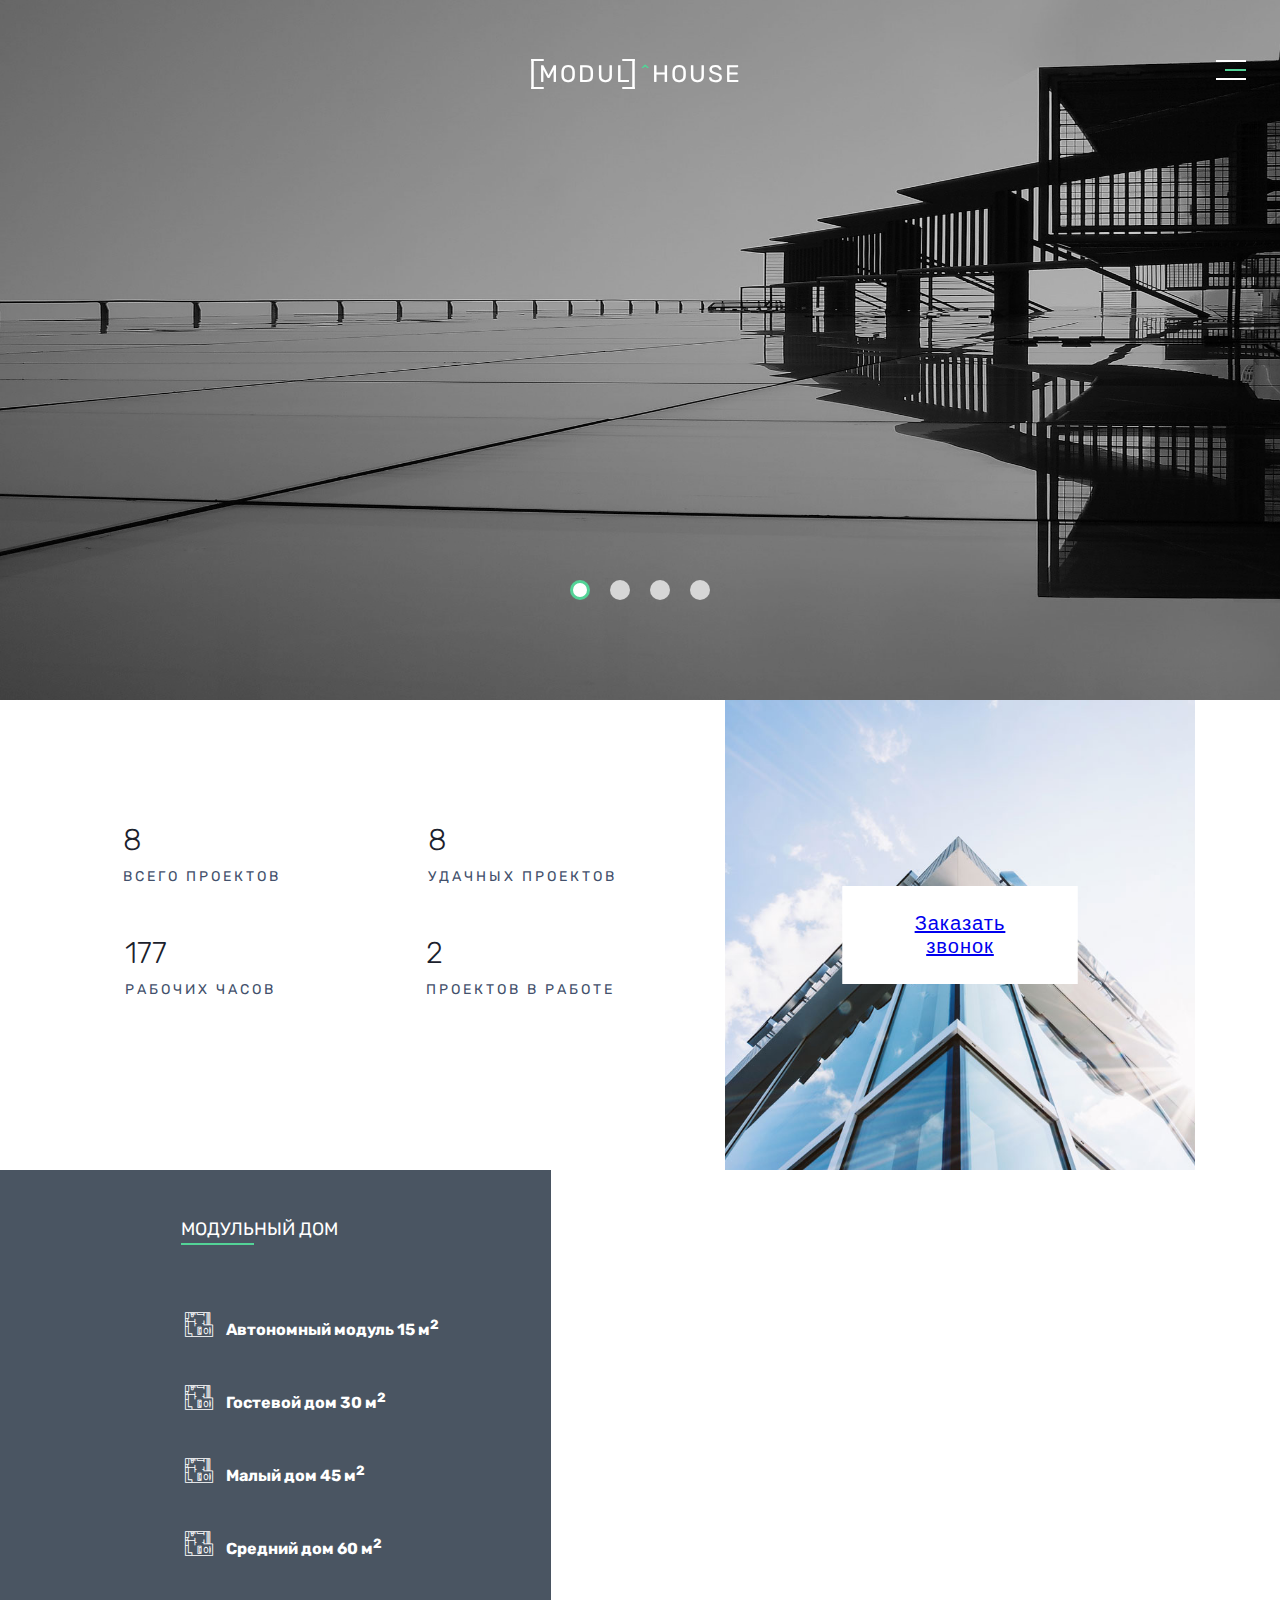
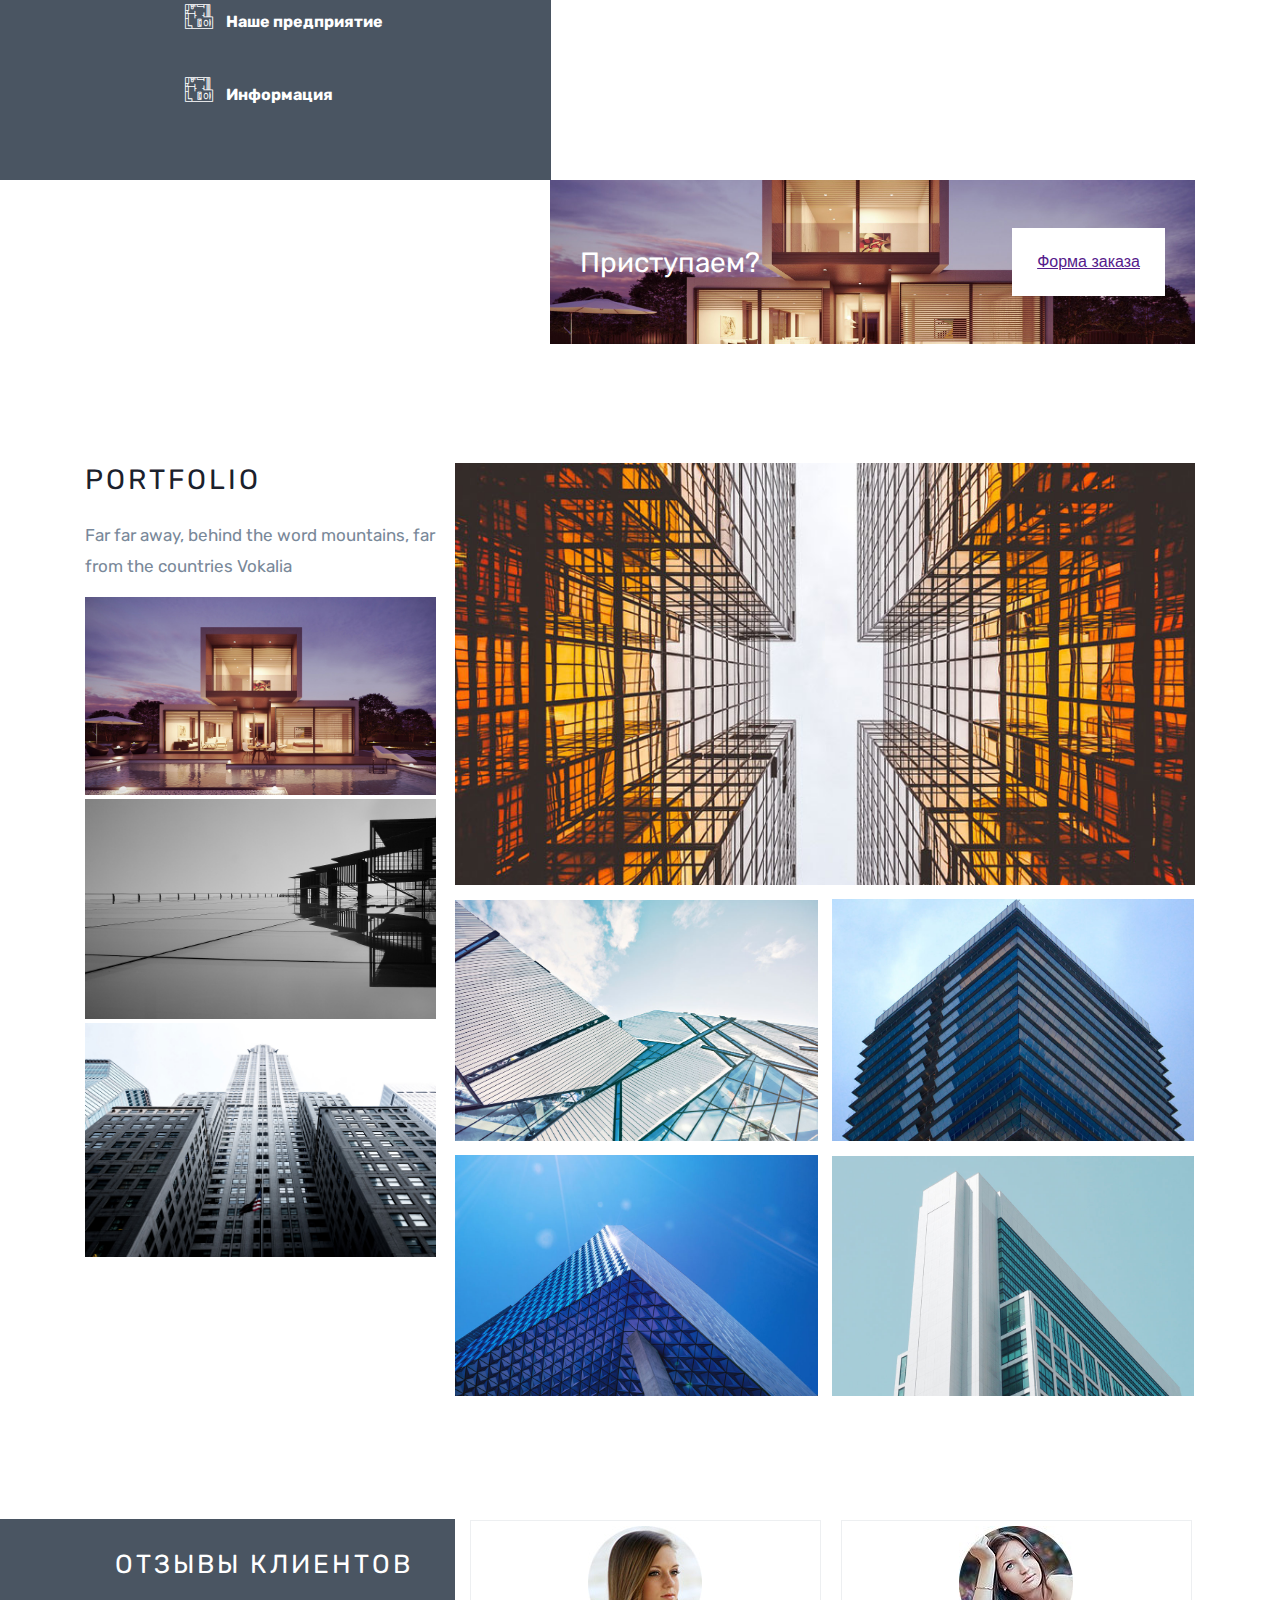
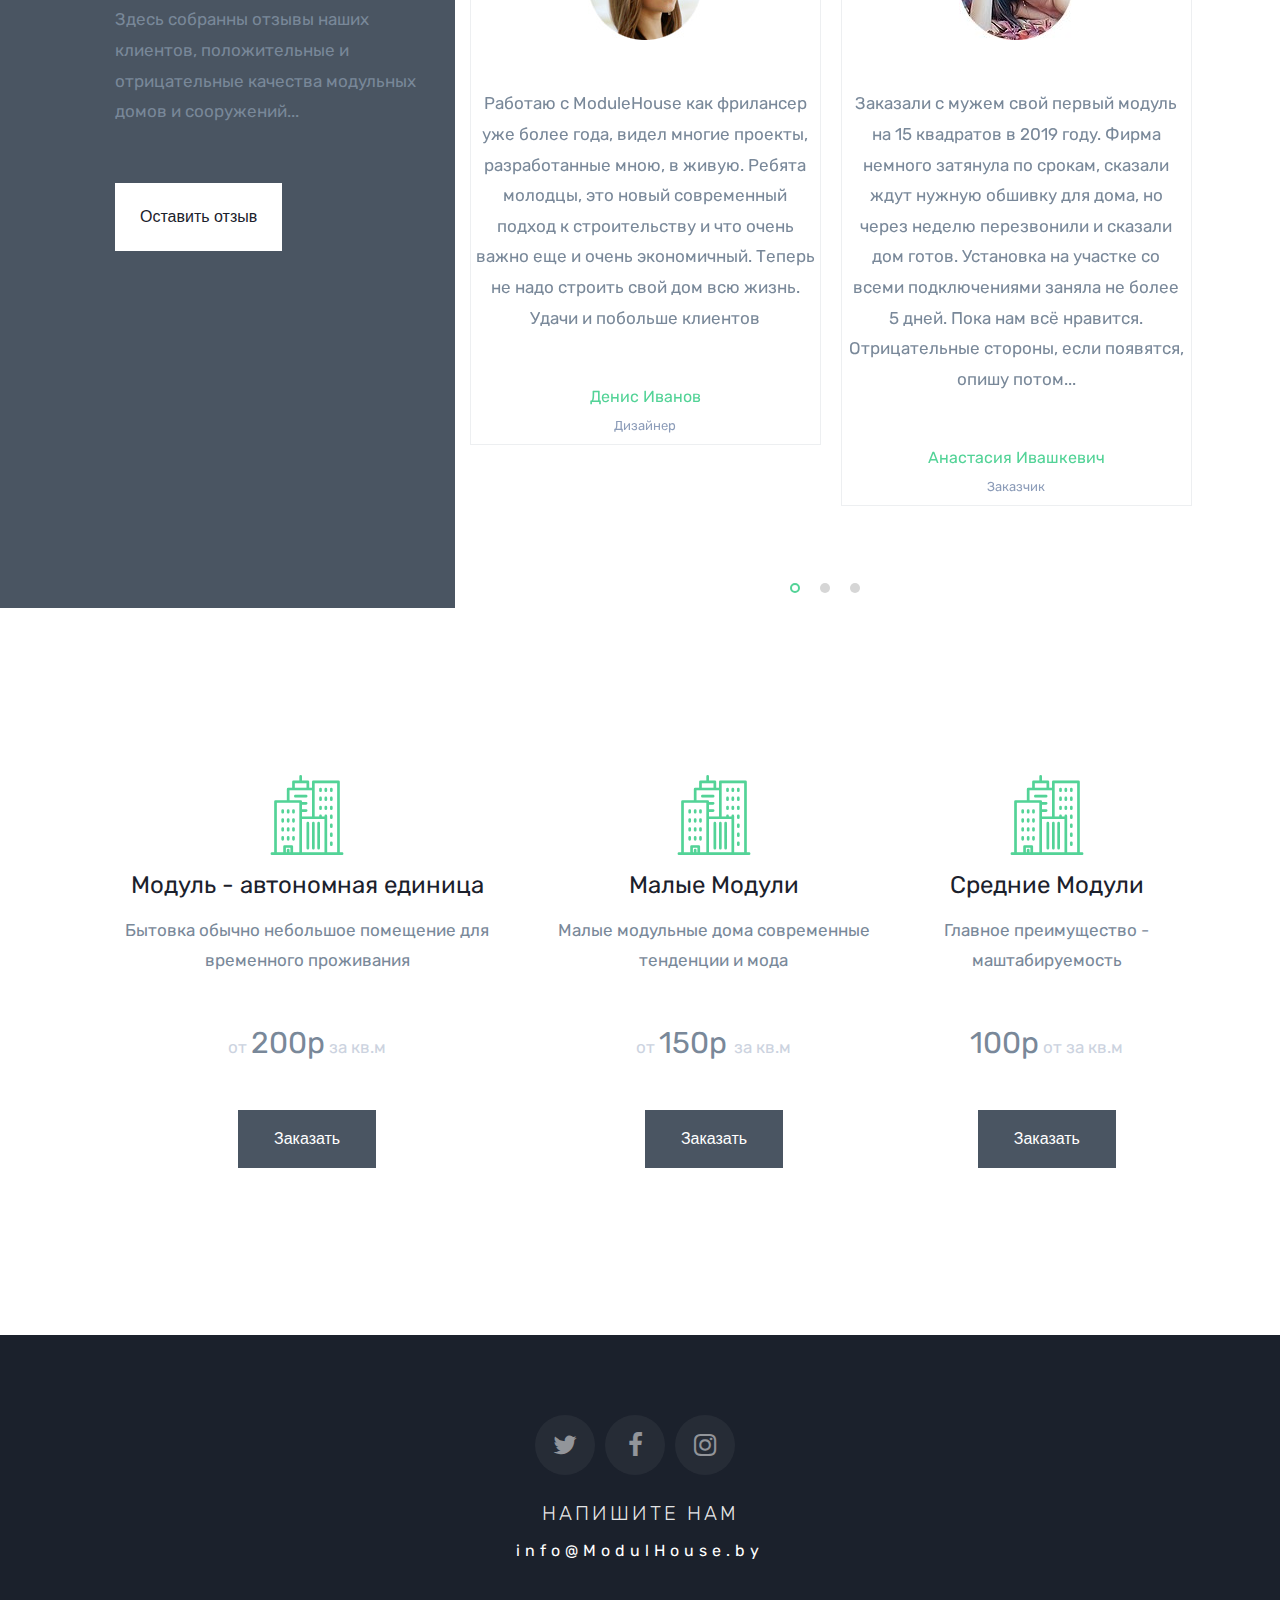
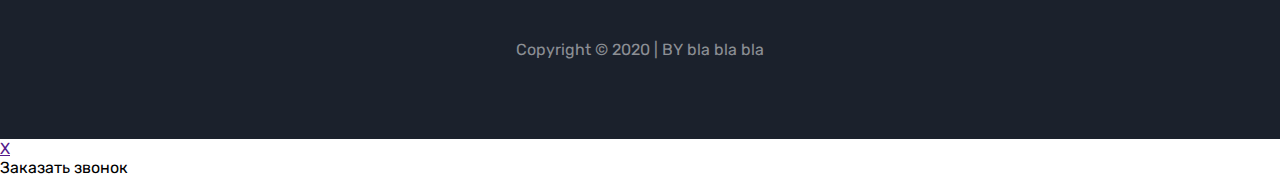
==== index.html @ 27354c73 "Add files via upload" ====
<!DOCTYPE html>
<html lang="ru">
<head>
    <meta charset="UTF-8">
    <meta name="viewport" content="width=device-width, initial-scale=1.0">
    <link href="https://fonts.googleapis.com/css2?family=Rubik:wght@300;400;700&display=swap" rel="stylesheet">
    <link rel="stylesheet" href="css/style.css">
    <link rel="stylesheet" href="css/flaticon.css">
    <link rel="stylesheet" href="css/icomoon.css">
    <title>Modul^House</title>
</head>
<body>
    <header class="index_header">
        <div class="logo">
            <a href="#"><h1 class="logo_text"><span>MODUL</span>  <span class="logo_roof">^</span>HOUSE</h1></a>
        </div>
        <div class="header_slider">
                <div class="slider_item">
                    <img src="img/slider/bg_2.jpg" alt="1">
                </div>
                <div class="slider_item">
                    <img src="img/slider/bg_3.jpg" alt="4">
                </div>
                <div class="slider_item">
                    <img src="img/slider/bg_4.jpg" alt="9">
                </div>
                <div class="slider_item">
                    <img src="img/slider/bg_1.jpg" alt="9">
                </div>
        </div>
        <div class="header_burger">
            <span></span>
        </div>
        <nav class="header_menu">
            <div class="menu_bg">
                <ul>
                    <li><a href="#" class="header_link"><h1 class="logo"><span>MODUL</span>  ^HOUSE</h1></a></li>
                    <li><a href="index.html" class="header_link">Главная</a></li>
                    <li><a href="about.html" class="header_link">О нас</a></li>
                    <li><a href="service.html" class="header_link">Модульные дома</a></li>
                    <li><a href="portfolio.html" class="header_link">Портфолио</a></li>
                    <li><a href="contact.html" class="header_link">Контакты</a></li>
                </ul>
            </div>
        </nav>
    </header>
    <!-- content -->
 <section class="content">
        <div class="content_container container">
            <div class="wrapper">
            <div class="content_wrapper">
                <div class="content_item">
                    <div class="counter1"></div>
                    <div class="subtitle">Всего проектов</div>
                </div>
                <div class="content_item">
                    <div class="counter2"></div>
                    <div class="subtitle">Удачных проектов</div>
                </div>
                <div class="content_item">
                    <div class="counter3"></div>
                    <div class="subtitle">Рабочих часов</div>
                </div>
                <div class="content_item">
                    <div class="counter4"></div>
                    <div class="subtitle">Проектов в работе</div>
                </div>
            </div>
            <div class="content_img_wrapper">
                <img src="img/bg/image_1.jpg" alt="house">
                <button class="content_btn"><a href="#popup" class="popup-link">Заказать звонок</a></button>
               
            </div>
        </div>
        </div>
    </section>
    <!-- service -->
<section class="service">
    <div class="service_container container">
        <div class="service_wrapper naccs">
            <div class="grid">
                <div class="gc gc--1-of-3">
                 <div class="menu service_nav">
                    <h3><span>Модуль</span>ный дом</h3>
                    <div><span class="flaticon-house-plans"></span> Автономный модуль 15 м<sup>2</sup></div>
                    <div><span class="flaticon-house-plans"></span> Гостевой дом 30 м<sup>2</sup></div>
                    <div><span class="flaticon-house-plans"></span> Малый дом 45 м<sup>2</sup></div>
                    <div><span class="flaticon-house-plans"></span> Средний дом 60 м<sup>2</sup></div>
                    <div><span class="flaticon-house-plans"></span> Наше предприятие</div>
                    <div><span class="flaticon-house-plans"></span> Информация</div>
                 </div>
                </div>
                <div class="gc gc--2-of-3">
                 <ul class="nacc">
                  <li сlass="active">
                   <div></div>
                  </li>
                  <li>
                   <div>
                        <h2>Автономный модуль <span>15</span></h2>
                        <img class="img_15" src="img/cxem/Modul15.jpg" alt="Modul15">
                        <div class="accord_subtitle">Модуль представляет собой строение с несущим металлическим или деревянным каркасом и перекрытий с утеплителем PIR или PUR или каменная вата.</div>
                        <button class="accord_btn"><a href="service.html">Больше информации</a></button>
                   </div>
                  </li>
                  <li>
                    <div>
                        <h2>Гостевой дом <span>30</span></h2>
                        <img class="img_30" src="img/cxem/Modul30.jpg" alt="Modul30">
                        <div class="accord_subtitle">Два модуля 15</div>
                        <button class="accord_btn"><a href="service.html">Больше информации</a></button>
                   </div>
                  </li>
                  <li>
                    <div>
                        <h2>Малый дом <span>45</span></h2>
                        <img class="img_45" src="img/cxem/Modul45.jpg" alt="Modul45">
                        <div class="accord_subtitle">Три модуля 15</div>
                        <button class="accord_btn"><a href="service.html">Больше информации</a></button>
                   </div>
                   </li>
                   <li>
                    <div>
                        <h2>Средний дом <span>60</span></h2>
                        <img class="img_60" src="img/cxem/Modul60.jpg" alt="Modul60">
                        <div class="accord_subtitle">четыре модуля 15 + терраса</div>
                        <button class="accord_btn"><a href="service.html">Больше информации</a></button>
                   </div>
                   </li>
                   <li>
                        <h2>Средний дом <span>60</span></h2>
                        <img class="img_60" src="img/cxem/Modul60.jpg" alt="Modul60">
                        <div class="accord_subtitle">четыре модуля 15 + терраса</div>
                        <button class="accord_btn"><a href="service.html">Больше информации</a></button>
                   </li>
                   <li>
                        <h2>Средний дом <span>60</span></h2>
                        <img class="img_60" src="img/cxem/Modul60.jpg" alt="Modul60">
                        <div class="accord_subtitle">четыре модуля 15 + терраса</div>
                        <button class="accord_btn"><a href="service.html">Больше информации</a></button>
                   </li>
                 </ul>
                </div>
               </div>
            </div>
        </div>
    </div>
</section>
<!-- started -->
<section class="started">
    <div class="started_container container">
        <div class="started_wrapper">
            <div class="started_title">Приступаем?</div>
            <button class="started_btn"><a href="">Форма заказа</a></button>
        </div>
    </div>
</section>
<!-- porfolio -->
<section class="porfolio">
    <div class="portfolio_container container">
        <div class="main_porfolio_wrapper">
        <div class="portfolio_wrapper">
            <div class="porfolio_content_wrapper">
                <div class="portfolio_title">Portfolio</div>
                <div class="portfolio_subtitle">Far far away, behind the word mountains, far from the countries Vokalia </div>
            </div>
            <div class="img_wrapper">
                <img src="img/bg/bg_1.jpg" alt="">
                <img src="img/bg/bg_2.jpg" alt="">
                <img src="img/bg/bg_3.jpg" alt="">
            </div>
        </div> 
        <div class="img_portfolio_wrapper">
            <img src="img/bg/image_9.jpg" alt="">
            <img src="img/bg/image_8.jpg" alt="">
            <img src="img/bg/image_5.jpg" alt="">
            <img src="img/bg/image_6.jpg" alt="">
            <img src="img/bg/image_7.jpg" alt="">
        </div>
        </div>
    </div>
</section>
<!-- reviews -->
<section class="about_reviews">
    <div class="reviews_container container">
        <div class="reviews_wrapper">
            <div class="reviews_static">
                <div class="static_title">Отзывы клиентов</div>
                <div class="reviews_subtitle">Здесь собранны отзывы наших клиентов, положительные и отрицательные качества модульных домов и сооружений...</div>
                <button class="reviews_left_btn">Оставить отзыв</button>
            </div>
            <div class="reviews_slider">
                    <div class="reviews_slider_item">
                        <div class="reviews_img_wrapper">
                            <img src="img/r_slider/1.jpg" alt="1">
                        </div>
                        <div class="reviews_content">Работаю с ModuleHouse как фрилансер уже более года, видел многие проекты, разработанные мною, в живую. Ребята молодцы, это новый современный подход к строительству и что очень важно еще и очень экономичный. Теперь не надо строить свой дом всю жизнь. Удачи и побольше клиентов</div>
                        <div class="author_name">Денис Иванов</div>
                        <div class="who_is">Дизайнер</div>
                    </div>
                    <div class="reviews_slider_item">
                        <div class="reviews_img_wrapper">
                            <img src="img/r_slider/2.jpg" alt="2">
                        </div>
                        <div class="reviews_content">Заказали с мужем свой первый модуль на 15 квадратов в 2019 году. Фирма немного затянула по срокам, сказали ждут нужную обшивку для дома, но через неделю перезвонили и сказали дом готов. Установка на участке со всеми подключениями заняла не более 5 дней. Пока нам всё нравится. Отрицательные стороны, если появятся, опишу потом...</div>
                        <div class="author_name">Анастасия Ивашкевич</div>
                        <div class="who_is">Заказчик</div>
                    </div>
                    <div class="reviews_slider_item">
                        <div class="reviews_img_wrapper">
                            <img src="img/r_slider/3.jpg" alt="3">
                        </div>
                        <div class="reviews_content">Добрый день, немного опасался всего этого нового, не понятного, но когда зимой приехал и посмотрел тестовый модуль, мне понравилось. При температуре на улице -15 градусов, в доме с одним лишь обогревателем температура была около 18 градусов. Изначально думал поставить как гостевой дом, но когда увидел всю суть и легкость пристройки и увеличения площади, понял, что это будет основное жилье.</div>
                        <div class="author_name"> Денис Иванов</div>
                        <div class="who_is">Заказчик</div>
                    </div>
            </div>
        </div>
    </div>
</section>
<!-- price -->
<section class="price">
    <div class="price_container container">
        <div class="price_wrapper">
            <div class="price_item">
                <span class="flaticon-skyline"></span>
                <div class="price_title">Модуль - автономная единица</div>
                <div class="price_subtitle">Бытовка обычно небольшое помещение для временного проживания</div>
                <div class="price_price">от <span>200р</span> за кв.м</div>
                <button class="price_btn">Заказать</button>
                <div class="price_gallery"></div>
            </div>
            <div class="price_item">
                <span class="flaticon-skyline"></span>
                <div class="price_title">Малые Модули</div>
                <div class="price_subtitle">Малые модульные дома современные тенденции и мода</div>
                <div class="price_price">от <span>150р </span> за кв.м</div>
                <button class="price_btn">Заказать</button>
                <div class="price_gallery"></div>
            </div>
            <div class="price_item">
                <span class="flaticon-skyline"></span>
                <div class="price_title">Средние Модули</div>
                <div class="price_subtitle">Главное преимущество - маштабируемость</div>
                <div class="price_price"><span>100р</span> от  за кв.м</div>
                <button class="price_btn">Заказать</button>
                <div class="price_gallery"></div>
            </div>
        </div>
    </div>
</section>
<!-- footer -->
<section class="footer">
    <div class="footer_container container">
        <div class="social_icon">
            <div class="twitter">
                <a href="twitter.com"><span class="icon-twitter"></span></a>
            </div>
            <div class="facebook">
                <a href="twitter.com"><span class="icon-facebook"></span></a>
            </div>
            <div class="instagram">
                <a href="twitter.com"><span class="icon-instagram"></span></a>
            </div>
        </div>
        <div class="contact_us">
            <div class="footer_title">НАПИШИТЕ НАМ</div>
            <div class="footer_mail">info@ModulHouse.by</div>
        </div>
        <div class="copyright">Copyright &copy; 2020 | BY bla bla bla
        </div>
    </div>
</section>
<!-- popup -->
<div id="popup" class="popup">
    <div class="popup_body">
        <div class="popup_content">
            <a href="" class="popup_close close-popup">X</a>
            <div class="popup_title">Заказать звонок</div>
            <div class="popup_text"></div>
        </div>
    </div>
</div>
<!-- scripts -->
    <script src="//code.jquery.com/jquery-3.5.1.min.js"></script>
    <script src="js/popup.js" ></script>
    <script src="js/slick.min.js"></script>
    <script src="js/slider.js"></script>
    <script src="js/burger.js"></script>
    <script src="js/anim.js"></script>
    <script></script>
</body>
</html>
---- css/style.css ----
*{
    padding: 0;
    margin: 0;
    box-sizing: border-box;
    outline: none;
}
body{
    font-family: 'Rubik', sans-serif;
}

body.active{
    overflow: hidden;
}
/* header */

h1{
    font-size: 24px;
    font-weight: 400;
    letter-spacing: 2px;
    color: #fff;
    position: absolute;
    z-index: 1;
    margin: 60px 0 0 0;
    right: 50%;
    transform: translate(50%, 0%); 
}

h1 span:before{
    position: absolute;
    content: '';
    top: -1px;
    left:-7px;
    height: 26px;
    width: 10px;
    background-color: transparent;
    border: 2px solid #fff;
    border-right: none;
}
h1 span:after{
    position: absolute;
    content: '';
    top: -1px;
    left: 84px;
    height: 26px;
    width: 10px;
    background-color: transparent;
    border: 2px solid #fff;
    border-left: none;
}
.logo .logo_roof{
    color:#53d397;
}
/* header burger */

.header_burger{
    display: block;
    position: absolute;
    width: 30px;
    height: 20px;
    left: 95%;
    top: 60px;
    z-index: 3;
    cursor: pointer;
}
.header_burger:hover span{
    width: 100%;
    transition: all 0.5s ease;
}
.header_burger span{
    position: absolute;
    width: 70%;
    background-color: #53d397;
    height: 2px;
    right: 0;
    top: 9px;
}
.header_burger:before,
.header_burger:after{
    content: '';
    background-color: #fff;
    position: absolute;
    width: 100%;
    height: 2px;
    left: 0;
}
.header_burger:before{
    top: 0;
}
.header_burger:after{
    bottom: 0;
}
.header_burger.active:before{
    transform: rotate(45deg);
    transition: all 0.5s ease;
    top: 9px;
}
.header_burger.active:after{
    transform: rotate(-45deg);
    transition: all 0.5s ease;
    bottom:9px;
}
.header_burger.active span{
    transform: scale(0);
}
.header_menu.active{
    opacity: 1;
    top: 0;
    position: absolute;
    width: 100%;
    height: 100%;
    transition: left 0.6s ease,
        height 0.6s ease,
        left 0.5s ease,
        opacity 1s ease;
}
/* slider */
.header_slider{
    position: relative;
    overflow: hidden;
}
.header_slider.slick-slider{
    background-color:rgb(0, 0, 0); 
}
/* Слайдер запущен */
.slick-slider.slick-initialized{}
/* Слайдер с точками */
.slick-slider.slick-dotted{}
/* Ограничивающая оболочка */
.header_slider .slick-list {
    height: 700px;
    width: 100%;
}

.header_slider img {
    width: 100%;
    height: 700px;
  }
/* Лента слайдов */
.header_slider .slick-track{
    display: flex;
    align-items: flex-start;
}
/* Слайд */
.header_slider .slick-slide{
    opacity: 0.4;
    overflow: hidden;

}
.header_slider .slick-slide:hover{
    opacity: 0.8;
    cursor: pointer;
    transition: all 0.5s ease 0s;
}

/* Слайд активный (показывается) */
.slick-slide.slick-active{}
/* Слайд основной */
.slick-slide.slick-current{}
/* Слайд по центру */
.slick-slide.slick-center{}
/* Точки (булиты) */
.header_slider .slick-dots{
    position: absolute;
    bottom: 100px;
    right: 50%;
    transform: translateX(50%);
    display: flex;
    align-items: flex-start;
    justify-content: center;
}
.header_slider .slick-dots li{
    list-style-type: none;
    margin: 0 10px;
    
}
/* Элемент точки */
.header_slider .slick-dots li button{
    font-size: 0;
    width: 20px;
    height: 20px;
    background-color: rgb(214, 214, 214);
    border-radius: 50%;
    border: none;
    cursor: pointer;
}
/* Активная точка */
.header_slider .slick-dots li.slick-active button{
    background-color:#fff;
    border: 3px solid #53d397;
}

/* nav */

.header_menu{
    opacity: 0;
    display: flex;
    position: absolute;
    width: 100%;
    height: 0;
    background-color: #1b212c;
    top: -100%;
    left: 0;
    z-index: 2;
}
.menu_bg{
    background: url('../img/slider/bg_2.jpg') center center/cover no-repeat;;
    width: 40%;
}
.header_menu ul{
    position: relative;
    top: 20%;
    left: 100%;
}
.header_menu ul li{
    margin: 50px;
    list-style-type: none;
}
.header_menu ul li a{
    font-size: 20px;
    font-weight: 400;
    text-decoration: none;
    color: #fff;
}
.header_menu ul li a:hover{
    color:#53d397;
}
.header_menu ul li a:hover:before{
    content: '';
    width: 15px;
    height: 15px;
    background-color: #1b212c;
    position: absolute;
    left: -8px;
    margin-top: 5px;
    transform: rotate(45deg);
    border-bottom: 1px solid #53d397;
    border-left: 1px solid #53d397;
}

.header_menu ul li .logo{
    font-size: 24px;
    font-weight: 400;
    letter-spacing: 2px;
    color: #fff;
    position: relative;
    top:-20px;
}
/* content */
.container{
    max-width: 1140px;
    padding-right: 15px;
    padding-left: 15px;
    margin: 0 auto;
}
.wrapper{
    display: flex;
    justify-content: space-between;
}
.content_wrapper{
    display: flex;
    flex-wrap: wrap;
    align-content: center;
    justify-content: space-around;
}
.counter1, .counter2, .counter3, .counter4{
    font-size: 30px;
    color: #1b212c;
    font-weight: 300;
}
.content_item{
    padding-bottom: 50px;
    margin-right: 70px;
}
.subtitle{
    font-size: 14px;
    color:#42506b;
    letter-spacing: 3px;
    text-transform: uppercase;
    margin-top: 10px;    
}
.content_img_wrapper{
    max-height: 470px;
    position: relative;
}
.wrapper .content_img_wrapper img{
    max-width: 470px;
    height:470px;
    object-fit: cover;
}
.content_img_wrapper .content_btn{
    position: absolute;
    top: 50%;
    left:50%;
    transform: translate(-50%, -50%);
    font-size: 20px;
    letter-spacing: 1px;
    color:#1b212c;
    border: 2px solid #fff;
    padding: 24px 40px;
    background-color: #fff;
    cursor: pointer;
}
.content_btn:hover{
    background-color: rgba(0, 0, 0, 0.305);
    color: #fff;
    transition: all 0.5s ease;
}
/* service */

.service_nav{
    padding: 48px 0;
    background-color: #4a5562;
}
.service_nav h3{
    margin: 0 0 54px 16px;
    font-size: 18px;
    text-transform: uppercase;
    color: #fff;
    font-weight: 400;
}
.nacc h2{
    margin-bottom: 70px;
    font-size: 24px;
    text-transform: uppercase;
    color: #4a5562;
    font-weight: 400;
}
.nacc h2 span{
    font-size: 24px;
    text-transform: uppercase;
    color:#53d397;
    font-weight: 400;
}
.service_nav:after{
    content: '';
    position: absolute;
    top: 0;
    right: 100%;
    bottom: 0;
    width: 360%;
    background: #4a5562;
}
li .flaticon-house-plans:before{
    content: '\f103';
    font-size: 26px;
    margin-right: 16px;
}


.service_nav h3 span{
    color: #fff;
    padding-bottom: 3px;
    border-bottom: 2px solid #53d397;
}
.service_nav h3{
    color: #fff;
}
.service_item_title span{
    font-size: 30px;
}
.accord_subtitle{
    margin-top: 30px;
}
.accord_btn {
    margin-top: 25px;
    background: #4a5562;
    border: 1px solid #fff;
    padding: 24px;
    cursor: pointer;
}
.accord_btn a{
    font-size: 16px;
    text-align: center;
    white-space: nowrap;
    font-weight: 400;
    color: #fff;
    vertical-align: middle;
}
.accord_btn:hover{
    background-color: #fff;
    color: #4a5562;
    border: 1px solid #4a5562;
}
.img_15{
    height: 100%;
    width: 100%;
}
.img_30, .img_45, .img_60{
    max-height: 60%;
    max-width: 60%;
}
/*  */
/* started */
.started_container{
    display: flex;
    justify-content: flex-end;
}
.started_wrapper{
    background: url('../img/bg/bg_1.jpg') center center/cover no-repeat;
    padding: 48px 30px;
    display: flex;
    justify-content: space-between;
    flex:0 0 58.1%;
}
.started_title{
    font-size: 28px;
    align-self: center;
    color: #fff;
}
.started_btn{
    align-self: center;
    background: #fff;
    border: 1px solid #fff;
    color: #1b212c;
    padding: 24px;
    font-weight: 400;
    text-align: center;
    white-space: nowrap;
    vertical-align: middle;
    font-size: 16px;
}
/* portfolio */

.main_porfolio_wrapper{
    display: flex;
    justify-content: space-between;
    flex-wrap: wrap;
}
.portfolio_wrapper{
    display: flex;
    flex-direction: column;
    padding: 119px 0;
    flex: 0 0 33.333%;
}
.portfolio_wrapper img{
    width:95%;
    height:auto;
}
.porfolio_content_wrapper{
    display: block;
}
.img_wrapper{
    width: 100%;
}
.img_portfolio_wrapper{
    padding: 119px 0;
    flex: 0 1 66.666%;
    overflow: hidden;
}
.img_portfolio_wrapper img{
    width: 100%;
}
.img_portfolio_wrapper img:nth-child(2),
.img_portfolio_wrapper img:nth-child(3),
.img_portfolio_wrapper img:nth-child(4),
.img_portfolio_wrapper img:nth-child(5){
    width: 49%;
}
.img_portfolio_wrapper img:nth-child(2),
.img_portfolio_wrapper img:nth-child(4){
    margin-right: 10px;
}
.img_portfolio_wrapper img:nth-child(3),
.img_portfolio_wrapper img:nth-child(4){
    margin-top: 10px;
}
.portfolio_subtitle{
    font-size: 17px;
    line-height: 1.8;
    font-weight: 400;
    color: #798899;
    margin-bottom: 16px;
}
.portfolio_title{
    font-weight: 400;
    font-size: 28px;
    text-transform: uppercase;
    letter-spacing: 3px;
    color: #1b212c;
    margin-bottom: 24px;
}
/* reviews */
.reviews_wrapper{
    display: flex;
    justify-content: space-between;
}
.reviews_static{
    position: relative;
    background: #4a5562;
    padding: 30px;
    flex: 0 0 33.333%;
}
.reviews_static:before{
    content: '';
    position: absolute;
    top: 0;
    right: 100%;
    bottom: 0;
    width: 360%;
    background: #4a5562;
}
.reviews_slider_item{
    padding: 5px;
    border: 1px solid #edeff1;
    margin: 1px 5px 40px 15px;
}
.static_title{
    font-weight: 400;
    font-size: 26px;
    text-transform: uppercase;
    letter-spacing: 3px;
    color: #fff;
    margin-bottom: 24px;
}
.reviews_subtitle{
    font-size: 17px;
    line-height: 1.8;
    font-weight: 400;
    color: #798899;
    margin-bottom: 16px;
}
.reviews_left_btn {
    margin-top: 40px;
    
    background: #fff;
    border: 1px solid #fff;
    color: #1b212c;
    padding: 24px;
    font-weight: 400;
    text-align: center;
    white-space: nowrap;
    vertical-align: middle;
    font-size: 16px;
    cursor: pointer;
}

.reviews_left_btn a{
    text-decoration: none;

}
.reviews_left_btn a:hover{
    color: #fff;

}
.reviews_left_btn:hover{
    background: transparent;
    color: #fff;
}
.reviews_img_wrapper{
    margin-bottom:48px;
    border-radius: 50%;
}
.reviews_img_wrapper img{
    display: block;
    margin: 0 auto;
}
.reviews_content{
    font-size: 17px;
    line-height: 1.8;
    font-weight: 400;
    color: #798899;
    margin-bottom: 48px;
    text-align: center;
}
.author_name{
    text-align: center;
    font-weight: 400;
    font-size: 16px;
    color: #53d397;
    line-height: 2;
}
.who_is{
    font-size: 13px;
    color: #8d9db9;
    text-align: center;
    line-height: 2;
}
/* reviews  */
/* slider */
.reviews_slider{
    position: relative;
    overflow: hidden;
}
.reviews_slider.slick-slider{ 
}
/* Слайдер запущен */
.slick-slider.slick-initialized{}
/* Слайдер с точками */
.slick-slider.slick-dotted{}
/* Ограничивающая оболочка */
.reviews_header_slider .slick-list {
}

.reviews_header_slider img {
}
/* Лента слайдов */
.reviews_slider .slick-track{
    display: flex;
    align-items: flex-start;
}
/* Слайд */
.reviews_slider .slick-slide{
    overflow: hidden;
}


/* Слайд активный (показывается) */
.slick-slide.slick-active{}
/* Слайд основной */
.slick-slide.slick-current{}
/* Слайд по центру */
.slick-slide.slick-center{}
/* Точки (булиты) */
.reviews_slider .slick-dots{
    position: absolute;
    bottom: 0;
    right: 50%;
    transform: translateX(50%);
    display: flex;
    align-items: flex-start;
    justify-content: center;
}
.reviews_slider .slick-dots li{
    list-style-type: none;
    margin: 0 10px;
}
/* Элемент точки */
.reviews_slider .slick-dots li button{
    font-size: 0;
    width: 10px;
    height: 10px;
    background-color: rgb(214, 214, 214);
    border-radius: 50%;
    border: none;
    cursor: pointer;
}
/* Активная точка */
.reviews_slider .slick-dots li.slick-active button{
    background-color:#fff;
    border: 2px solid #53d397;
}
/* Price */
.flaticon-skyline:before{
    content: '\f103';
    font-size: 80px;
    line-height: 1.3;
    color: #53d397;
}
.price_wrapper{
    display: flex;
    justify-content: space-between;
    padding: 119px 0;
}
.price_item{
    text-align: center;
    padding: 48px 24px;
}
.price_title{
    font-weight: 400;
    font-size: 24px;
    margin: 16px 0;
    color: #1b212c;
}
.price_subtitle{
    font-size: 17px;
    line-height: 1.8;
    font-weight: 400;
    color: #798899;
    margin-bottom: 24px;
}
.price_price{
    margin-bottom: 24px;
    padding: 16px 0;
    font-size: 17px;
    line-height: 1.8;
    font-weight: 400;
    color: #ccd3e0;
}
.price_price span{
    font-size: 30px;
    color: #798899;
}
.price_btn{
    background: #4a5562;
    border: 1px solid #4a5562;
    color: #fff;
    cursor: pointer;
    width: 138px;
    height: 58px;
    font-weight: 400;
    font-size: 16px;
}
.price_btn:hover{
    background-color: #fff;
    color: #4a5562;
    transition: all 0.3s ease;
}
/* footer */
.footer{
    background-color: #1b212c;
    padding: 80px 0;
}
.social_icon{
    display: flex;
    justify-content: center;
    margin-bottom: 16px;
}
.social_icon .twitter, .facebook, .instagram{
    width: 60px;
    height: 60px;
    border-radius: 50%;
    background-color: rgba(255, 255, 255, 0.05);
    margin: 0 10px 10px 0;
}
.contact_us .footer_title{
    font-weight: 300;
    font-size: 20px;
    text-transform: uppercase;
    letter-spacing: 3px;
    color: rgba(255, 255, 255, 0.9);
    text-align: center;
    margin-bottom: 16px;
}
.contact_us .footer_mail{
    font-size: 16px;
    letter-spacing: 5px;
    color:#fff;
    text-align: center;
    margin-bottom: 16px;
}
.copyright{
    font-size: 16px;
    font-weight: 400;
    color: rgba(255, 255, 255, 0.5);
    margin-top:80px;
    text-align: center;
}
.social_icon .twitter,
.social_icon .facebook,
.social_icon .instagram{
    position: relative;
}
.icon-twitter,
.icon-facebook,
.icon-instagram{
    position: absolute;
    font-size: 26px;
    top: 50%;
    left: 50%;  
    transform: translate(-50%, -50%);
    color: rgba(255, 255, 255, 0.5);
}
.icon-facebook:before{
    content: "\f09a";
    }
.icon-twitter:before{
    content: "\f099";
}
.icon-instagram:before{
    content: "\f16d";
}

/* html about */
.about_header{
    height: 500px;

    background: url('../img/bg/bg_2.jpg') center center/cover no-repeat;
}
.overlay{
    height: 500px;
    position: relative;   
    background-color:rgba(0, 0, 0, 0.5);
    display: flex;
    justify-content: center;
}
.about_us{
    color: #fff;
    line-height: 1.2;
    font-weight: 300;
    text-transform: uppercase;
    letter-spacing: 5px;
    font-size: 40px;
    margin-bottom: 48px;
}
.our_team_title{
    font-weight: 400;
    font-size: 28px;
    text-transform: uppercase;
    letter-spacing: 3px;
    color: #1b212c;
    margin-bottom: 24px;
    display: block;
}
.about_breadcrumbs{
    position: absolute;
    bottom: 25%;
    text-transform: uppercase;
    font-size: 13px;
    letter-spacing: 1px;
    line-height: 1.5;
    font-weight: 300;
    color: rgba(255, 255, 255, 0.8);
   
}
.about_breadcrumbs a{
    text-decoration: none;
    color:#fff;
    margin-right: 10px;
    border-bottom: 2px solid rgba(255, 255, 255, 0.1);
}
.about_us{
    align-self: flex-end;
}
.about_reviews .reviews_slider .slick-dots{
    bottom: 15px;
}

/* our team */
.our_team{
    padding: 119px 0;
}
.our_team_header{
    margin-bottom: 48px;
    padding-bottom: 48px;
}
.our_team_title{
    font-weight: 400;
    font-size: 28px;
    text-transform: uppercase;
    letter-spacing: 3px;
    color: #1b212c;
    margin-bottom: 24px;
    text-align: center;
}
.our_team_subtitle{
    font-size: 17px;
    line-height: 1.8;
    font-weight: 400;
    color: #798899;
    margin-bottom: 16px;
    text-align: center;
    max-width: 640px;
    margin: 0 auto;
}
.our_team_wrapper{
    display: flex;
    flex-wrap: wrap;
    justify-content: space-between;
}
.team_item{
    flex: 0 0 31.5%;
}
.team_img img{
    overflow: hidden;
    width: 100%;
    height: auto;
    margin-bottom: 16px;
}
.name{
    font-size: 20px;
    color: #1b212c;
    font-weight: 400;
    line-height: 1.8;
}
.prof{
    font-size: 14px;
    color: #798899;
    font-weight: 400;
    line-height: 1.8;
    margin-bottom: 20px;
}
.team_slogan{
    font-size: 17px;
    line-height: 1.8;
    font-weight: 400;
    color: #798899;
    margin-bottom: 16px;
}
/* contact */
.contact{
    padding: 119px 0;
}
.contact_title{
    line-height: 1.5;
    color: #1b212c;
    font-weight: 400;
    font-size: 24px;
    margin-bottom: 24px;
}
.contact_wrapper{
    display: flex;
    flex-wrap: wrap;
    justify-content: space-between;
}
.address, .phone, .mail, .web{
    font-size: 17px;
    line-height: 1.8;
    font-weight: 400;
    color: #798899;
}
.phone span, .web span, .mail span{
    color: #53d397;
    font-size: 17px;
    line-height: 1.8;
    font-weight: 400;
}
.form_wrapper{
    margin-top: 50px;
    display: flex;
    flex-wrap: wrap;
    justify-content: space-between;
}
form{
    flex: 0 1 49%;
}
form input{
    display: block;
    width: 100%;
    font-size: 15px;
    padding: 6px 12px;
    height: 52px;
    background: #fff;
    color: #7d8faf;
    border: 1px solid rgb(204, 211, 224);
    margin-bottom: 25px;
}
form textarea{
    width: 100%;
    font-size: 15px;
    padding: 6px 12px;
    background: #fff;
    font-weight: 400;
    color: #7d8faf;
    border: 1px solid rgb(204, 211, 224);
    margin-bottom: 25px;
}
.contact_submit{
    cursor: pointer;
    background: #4a5562;
    border: 1px solid #4a5562;
    color: #fff;
    font-weight: 400;
    text-align: center;
    white-space: nowrap;
    vertical-align: middle;
    width: 200px;
}
#map{
    margin: 0;
    background-color: rgba(80,80,80,1);
    flex: 0 1 49%;
    max-height: 370px;
}
/* work */
.work{
    padding: 119px 0;
}
.work_wrapper{
    display: flex;

    justify-content: space-between;
}
.work_item{
    flex: 0 0 33.3333%;
    margin: 0 5px 0 5px;
}
.work_title{
    font-weight: 400;
    font-size: 28px;
    text-transform: uppercase;
    letter-spacing: 3px;
    color: #1b212c;
    margin-bottom: 96px;
    text-align: center;
}
.work_item_title{
    font-size: 24px;
    color: #1b212c;
    font-weight: 400;
    margin-bottom: 8px;
}
.work_item_title span{
    color: #53d397;
}
.work_item_descr{
    font-size: 17px;
    line-height: 1.8;
    font-weight: 400;
    color: #798899;

}



.grid {
    list-style: none;
    margin-left: -40px;
  }
  
  .gc {
    box-sizing: border-box;
    display: inline-block;
    margin-right: -.25em;
    min-height: 1px;
    padding-left: 40px;
    vertical-align: top;
  }
  
  .gc--1-of-3 {
    width: 43%;
  }
  
  .gc--2-of-3 {
    width: 57%;
  }
  
  .naccs {
    position: relative;
    max-width: 950px;
    margin: 0 auto;
  }
  
  .naccs .menu div {
    padding: 15px 0 15px 20px;
    margin-bottom: 10px;
    color: #fff;
    cursor: pointer;
    position: relative;
    vertical-align: middle;
    font-weight: 700;
    -webkit-transition: 1s all cubic-bezier(0.075, 0.82, 0.165, 1);
    transition: 1s all cubic-bezier(0.075, 0.82, 0.165, 1);
  }
  .naccs .menu div span{
      margin-right: 10px;
      font-size: 28px;
  }
  .naccs .menu div.active {
    color: #53d397;
    padding: 15px 20px 15px 30px;
  }
  ul.nacc {
    position: relative;
    height: 0px;
    list-style: none;
    margin: 0;
    padding: 0;
    -webkit-transition: 0.5s all cubic-bezier(0.075, 0.82, 0.165, 1);
    transition: 0.5s all cubic-bezier(0.075, 0.82, 0.165, 1);
  }
  ul.nacc li {
    margin-top: 45px;
    opacity: 0;
    -webkit-transform: translateX(50px);
            transform: translateX(50px);
    position: absolute;
    list-style: none;
    -webkit-transition: 1s all cubic-bezier(0.075, 0.82, 0.165, 1);
    transition: 1s all cubic-bezier(0.075, 0.82, 0.165, 1);
  }
  
  ul.nacc li.active {
    -webkit-transition-delay: .3s;
            transition-delay: .3s;
    z-index: 1;
    opacity: 1;
    -webkit-transform: translateX(0px);
            transform: translateX(0px);
  }

@media (max-width: 550px){
    .img_portfolio_wrapper img:nth-child(2),
    .img_portfolio_wrapper img:nth-child(3),
    .img_portfolio_wrapper img:nth-child(4),
    .img_portfolio_wrapper img:nth-child(5){
        width: 100%;
    }
    .img_portfolio_wrapper{
        padding: 119px 0;
        flex: 0 1 100%;
        overflow: hidden;
    }
}

  @media (max-width: 1125px){
    .content_item{
        flex-wrap: wrap;
        margin-right: 10px;
   }
   .img_portfolio_wrapper img:nth-child(2),
.img_portfolio_wrapper img:nth-child(3),
.img_portfolio_wrapper img:nth-child(4),
.img_portfolio_wrapper img:nth-child(5){
    width: 48%;
}
   .wrapper{
        flex-wrap: wrap;
   }
   .price_item{
    flex: 0 0 100%;
   }
   .price_wrapper{
        flex-wrap: wrap;
   }
   .content_item{
       flex-wrap: wrap;
   }
   .wrapper{
       flex-wrap: wrap;
   }
   .grid{
       grid-auto-flow: column;
   }
.header_burger{
    left: 85%;
    top: 20px;
}
h1{
    font-size: 18px;
    margin: 80px 0 0 0;
}
h1 span:before{
    height: 20px;
    
}
h1 span:after{
    left: 64px;
    height: 20px;
}
.header_slider .slick-list {
    height: 100%;
    width: 100%;
}

.header_slider img {
    width: 100%;
    height: 350px;
}
.header_slider .slick-dots{
    bottom: 20px;
}
.header_slider .slick-dots li button{
    height: 12px;
    width: 12px;
}
.menu_bg{
   
    width: 0;
}
.header_menu ul{
    position: absolute;
    top: 10%;
    left: 0;
}
.header_menu ul li{
    margin: 20px;
}
.header_menu ul li a{
    font-size: 16px;
}
.header_menu ul li .logo{
    font-size: 18px;
}
.price_wrapper{
    padding: 20px 0;
}
.started_wrapper{
    margin-top: 10px;
    padding: 48px 10px;
    display: flex;
    flex-wrap: wrap;
    justify-content: center;
    flex:0 0 100%;
}
.started_title{
    margin-bottom: 15px;
}
.reviews_wrapper{
    flex-wrap: wrap;
}
.reviews_static{
    padding: 30px;
    flex: 0 0 100%;
    width: 100%;
    margin-bottom: 10px;
}
.reviews_static:before{
    display: none;
}
@media (max-width: 703px){
    .content_img_wrapper{
        max-height: 470px;
        position: relative;
        margin: 0 auto;
    }
    .img_portfolio_wrapper{
        padding: 10px 0;
    }
    .portfolio_wrapper{
        padding-bottom: 10px;
    }
    .content_wrapper{
        justify-content: flex-start;
        margin: 0 auto;
    }
    .team_item{
        flex: 0 0 100%;
    }
    form{
        flex: 0 1 100%;
    }
    #map{
        flex: 0 1 100%;
    }
    .work_wrapper{
        flex-wrap: wrap;
    }
    .work_item{
        margin-top: 20px;
        flex: 0 0 100%;
}
@media (max-width: 503px){
    .wrapper .content_img_wrapper img{
        max-width: 100%;
        height:270px;
    }
}
@media (max-width: 1050px){
    .gc--1-of-3 {
        width: 100%;
        padding-left: 15px;
      }
      .gc--2-of-3 {
        width: 90%;
        padding-left: 30px;
      }
      .service_nav:after{
        display: none;
    }
    .grid div{
        margin: 0 12px;
    }
    .accord_btn{
        margin-bottom: 45px;
    }
}
@media (max-width: 550px){
    .img_portfolio_wrapper img:nth-child(2),
    .img_portfolio_wrapper img:nth-child(3),
    .img_portfolio_wrapper img:nth-child(4),
    .img_portfolio_wrapper img:nth-child(5){
        width: 100%;
    }
    .img_portfolio_wrapper{
        flex: 0 1 100%;
    }
    .portfolio_wrapper{
        padding: 15px 0;
        flex: 0 0 100%;
    }
}
---- css/flaticon.css ----
/*
  	Flaticon icon font: Flaticon
  	Creation date: 19/08/2018 00:48
  	*/

@font-face {
  font-family: "Flaticon";
  src: url("../fonts/flaticon/font/Flaticon.eot");
  src: url("../fonts/flaticon/font/Flaticon.eot?#iefix") format("embedded-opentype"),
       url("../fonts/flaticon/font/Flaticon.woff") format("woff"),
       url("../fonts/flaticon/font/Flaticon.ttf") format("truetype"),
       url("../fonts/flaticon/font/Flaticon.svg#Flaticon") format("svg");
  font-weight: normal;
  font-style: normal;
}

@media screen and (-webkit-min-device-pixel-ratio:0) {
  @font-face {
    font-family: "Flaticon";
    src: url("../fonts/flaticon/font/Flaticon.svg#Flaticon") format("svg");
  }
}

[class^="flaticon-"]:before, [class*=" flaticon-"]:before,
[class^="flaticon-"]:after, [class*=" flaticon-"]:after {   
  font-family: Flaticon;
  font-style: normal;
  font-weight: normal;
  font-variant: normal;
  text-transform: none;
  line-height: 1;

  /* Better Font Rendering =========== */
  -webkit-font-smoothing: antialiased;
  -moz-osx-font-smoothing: grayscale;
}

.flaticon-house-plans:before { content: "\f100"; }
.flaticon-modern-house:before { content: "\f101"; }
.flaticon-ideas:before { content: "\f102"; }
.flaticon-skyline:before { content: "\f103"; }
---- css/icomoon.css ----
@font-face {
  font-family: 'icomoon';
  src:  url('../fonts/icomoon/icomoon.eot?6tt51o');
  src:  url('../fonts/icomoon/icomoon.eot?6tt51o#iefix') format('embedded-opentype'),
    url('../fonts/icomoon/icomoon.ttf?6tt51o') format('truetype'),
    url('../fonts/icomoon/icomoon.woff?6tt51o') format('woff'),
    url('../fonts/icomoon/icomoon.svg?6tt51o#icomoon') format('svg');
  font-weight: normal;
  font-style: normal;
}

[class^="icon-"], [class*=" icon-"] {
  /* use !important to prevent issues with browser extensions that change fonts */
  font-family: 'icomoon' !important;
  speak: none;
  font-style: normal;
  font-weight: normal;
  font-variant: normal;
  text-transform: none;
  line-height: 1;

  /* Better Font Rendering =========== */
  -webkit-font-smoothing: antialiased;
  -moz-osx-font-smoothing: grayscale;
}

.icon-asterisk:before {
  content: "\f069";
}
.icon-plus:before {
  content: "\f067";
}
.icon-question:before {
  content: "\f128";
}
.icon-minus:before {
  content: "\f068";
}
.icon-glass:before {
  content: "\f000";
}
.icon-music:before {
  content: "\f001";
}
.icon-search:before {
  content: "\f002";
}
.icon-envelope-o:before {
  content: "\f003";
}
.icon-heart:before {
  content: "\f004";
}
.icon-star:before {
  content: "\f005";
}
.icon-star-o:before {
  content: "\f006";
}
.icon-user:before {
  content: "\f007";
}
.icon-film:before {
  content: "\f008";
}
.icon-th-large:before {
  content: "\f009";
}
.icon-th:before {
  content: "\f00a";
}
.icon-th-list:before {
  content: "\f00b";
}
.icon-check:before {
  content: "\f00c";
}
.icon-close:before {
  content: "\f00d";
}
.icon-remove:before {
  content: "\f00d";
}
.icon-times:before {
  content: "\f00d";
}
.icon-search-plus:before {
  content: "\f00e";
}
.icon-search-minus:before {
  content: "\f010";
}
.icon-power-off:before {
  content: "\f011";
}
.icon-signal:before {
  content: "\f012";
}
.icon-cog:before {
  content: "\f013";
}
.icon-gear:before {
  content: "\f013";
}
.icon-trash-o:before {
  content: "\f014";
}
.icon-home:before {
  content: "\f015";
}
.icon-file-o:before {
  content: "\f016";
}
.icon-clock-o:before {
  content: "\f017";
}
.icon-road:before {
  content: "\f018";
}
.icon-download:before {
  content: "\f019";
}
.icon-arrow-circle-o-down:before {
  content: "\f01a";
}
.icon-arrow-circle-o-up:before {
  content: "\f01b";
}
.icon-inbox:before {
  content: "\f01c";
}
.icon-play-circle-o:before {
  content: "\f01d";
}
.icon-repeat:before {
  content: "\f01e";
}
.icon-rotate-right:before {
  content: "\f01e";
}
.icon-refresh:before {
  content: "\f021";
}
.icon-list-alt:before {
  content: "\f022";
}
.icon-lock:before {
  content: "\f023";
}
.icon-flag:before {
  content: "\f024";
}
.icon-headphones:before {
  content: "\f025";
}
.icon-volume-off:before {
  content: "\f026";
}
.icon-volume-down:before {
  content: "\f027";
}
.icon-volume-up:before {
  content: "\f028";
}
.icon-qrcode:before {
  content: "\f029";
}
.icon-barcode:before {
  content: "\f02a";
}
.icon-tag:before {
  content: "\f02b";
}
.icon-tags:before {
  content: "\f02c";
}
.icon-book:before {
  content: "\f02d";
}
.icon-bookmark:before {
  content: "\f02e";
}
.icon-print:before {
  content: "\f02f";
}
.icon-camera:before {
  content: "\f030";
}
.icon-font:before {
  content: "\f031";
}
.icon-bold:before {
  content: "\f032";
}
.icon-italic:before {
  content: "\f033";
}
.icon-text-height:before {
  content: "\f034";
}
.icon-text-width:before {
  content: "\f035";
}
.icon-align-left:before {
  content: "\f036";
}
.icon-align-center:before {
  content: "\f037";
}
.icon-align-right:before {
  content: "\f038";
}
.icon-align-justify:before {
  content: "\f039";
}
.icon-list:before {
  content: "\f03a";
}
.icon-dedent:before {
  content: "\f03b";
}
.icon-outdent:before {
  content: "\f03b";
}
.icon-indent:before {
  content: "\f03c";
}
.icon-video-camera:before {
  content: "\f03d";
}
.icon-image:before {
  content: "\f03e";
}
.icon-photo:before {
  content: "\f03e";
}
.icon-picture-o:before {
  content: "\f03e";
}
.icon-pencil:before {
  content: "\f040";
}
.icon-map-marker:before {
  content: "\f041";
}
.icon-adjust:before {
  content: "\f042";
}
.icon-tint:before {
  content: "\f043";
}
.icon-edit:before {
  content: "\f044";
}
.icon-pencil-square-o:before {
  content: "\f044";
}
.icon-share-square-o:before {
  content: "\f045";
}
.icon-check-square-o:before {
  content: "\f046";
}
.icon-arrows:before {
  content: "\f047";
}
.icon-step-backward:before {
  content: "\f048";
}
.icon-fast-backward:before {
  content: "\f049";
}
.icon-backward:before {
  content: "\f04a";
}
.icon-play:before {
  content: "\f04b";
}
.icon-pause:before {
  content: "\f04c";
}
.icon-stop:before {
  content: "\f04d";
}
.icon-forward:before {
  content: "\f04e";
}
.icon-fast-forward:before {
  content: "\f050";
}
.icon-step-forward:before {
  content: "\f051";
}
.icon-eject:before {
  content: "\f052";
}
.icon-chevron-left:before {
  content: "\f053";
}
.icon-chevron-right:before {
  content: "\f054";
}
.icon-plus-circle:before {
  content: "\f055";
}
.icon-minus-circle:before {
  content: "\f056";
}
.icon-times-circle:before {
  content: "\f057";
}
.icon-check-circle:before {
  content: "\f058";
}
.icon-question-circle:before {
  content: "\f059";
}
.icon-info-circle:before {
  content: "\f05a";
}
.icon-crosshairs:before {
  content: "\f05b";
}
.icon-times-circle-o:before {
  content: "\f05c";
}
.icon-check-circle-o:before {
  content: "\f05d";
}
.icon-ban:before {
  content: "\f05e";
}
.icon-arrow-left:before {
  content: "\f060";
}
.icon-arrow-right:before {
  content: "\f061";
}
.icon-arrow-up:before {
  content: "\f062";
}
.icon-arrow-down:before {
  content: "\f063";
}
.icon-mail-forward:before {
  content: "\f064";
}
.icon-share:before {
  content: "\f064";
}
.icon-expand:before {
  content: "\f065";
}
.icon-compress:before {
  content: "\f066";
}
.icon-exclamation-circle:before {
  content: "\f06a";
}
.icon-gift:before {
  content: "\f06b";
}
.icon-leaf:before {
  content: "\f06c";
}
.icon-fire:before {
  content: "\f06d";
}
.icon-eye:before {
  content: "\f06e";
}
.icon-eye-slash:before {
  content: "\f070";
}
.icon-exclamation-triangle:before {
  content: "\f071";
}
.icon-warning:before {
  content: "\f071";
}
.icon-plane:before {
  content: "\f072";
}
.icon-calendar:before {
  content: "\f073";
}
.icon-random:before {
  content: "\f074";
}
.icon-comment:before {
  content: "\f075";
}
.icon-magnet:before {
  content: "\f076";
}
.icon-chevron-up:before {
  content: "\f077";
}
.icon-chevron-down:before {
  content: "\f078";
}
.icon-retweet:before {
  content: "\f079";
}
.icon-shopping-cart:before {
  content: "\f07a";
}
.icon-folder:before {
  content: "\f07b";
}
.icon-folder-open:before {
  content: "\f07c";
}
.icon-arrows-v:before {
  content: "\f07d";
}
.icon-arrows-h:before {
  content: "\f07e";
}
.icon-bar-chart:before {
  content: "\f080";
}
.icon-bar-chart-o:before {
  content: "\f080";
}
.icon-twitter-square:before {
  content: "\f081";
}
.icon-facebook-square:before {
  content: "\f082";
}
.icon-camera-retro:before {
  content: "\f083";
}
.icon-key:before {
  content: "\f084";
}
.icon-cogs:before {
  content: "\f085";
}
.icon-gears:before {
  content: "\f085";
}
.icon-comments:before {
  content: "\f086";
}
.icon-thumbs-o-up:before {
  content: "\f087";
}
.icon-thumbs-o-down:before {
  content: "\f088";
}
.icon-star-half:before {
  content: "\f089";
}
.icon-heart-o:before {
  content: "\f08a";
}
.icon-sign-out:before {
  content: "\f08b";
}
.icon-linkedin-square:before {
  content: "\f08c";
}
.icon-thumb-tack:before {
  content: "\f08d";
}
.icon-external-link:before {
  content: "\f08e";
}
.icon-sign-in:before {
  content: "\f090";
}
.icon-trophy:before {
  content: "\f091";
}
.icon-github-square:before {
  content: "\f092";
}
.icon-upload:before {
  content: "\f093";
}
.icon-lemon-o:before {
  content: "\f094";
}
.icon-phone:before {
  content: "\f095";
}
.icon-square-o:before {
  content: "\f096";
}
.icon-bookmark-o:before {
  content: "\f097";
}
.icon-phone-square:before {
  content: "\f098";
}
.icon-twitter:before {
  content: "\f099";
}
.icon-facebook:before {
  content: "\f09a";
}
.icon-facebook-f:before {
  content: "\f09a";
}
.icon-github:before {
  content: "\f09b";
}
.icon-unlock:before {
  content: "\f09c";
}
.icon-credit-card:before {
  content: "\f09d";
}
.icon-feed:before {
  content: "\f09e";
}
.icon-rss:before {
  content: "\f09e";
}
.icon-hdd-o:before {
  content: "\f0a0";
}
.icon-bullhorn:before {
  content: "\f0a1";
}
.icon-bell-o:before {
  content: "\f0a2";
}
.icon-certificate:before {
  content: "\f0a3";
}
.icon-hand-o-right:before {
  content: "\f0a4";
}
.icon-hand-o-left:before {
  content: "\f0a5";
}
.icon-hand-o-up:before {
  content: "\f0a6";
}
.icon-hand-o-down:before {
  content: "\f0a7";
}
.icon-arrow-circle-left:before {
  content: "\f0a8";
}
.icon-arrow-circle-right:before {
  content: "\f0a9";
}
.icon-arrow-circle-up:before {
  content: "\f0aa";
}
.icon-arrow-circle-down:before {
  content: "\f0ab";
}
.icon-globe:before {
  content: "\f0ac";
}
.icon-wrench:before {
  content: "\f0ad";
}
.icon-tasks:before {
  content: "\f0ae";
}
.icon-filter:before {
  content: "\f0b0";
}
.icon-briefcase:before {
  content: "\f0b1";
}
.icon-arrows-alt:before {
  content: "\f0b2";
}
.icon-group:before {
  content: "\f0c0";
}
.icon-users:before {
  content: "\f0c0";
}
.icon-chain:before {
  content: "\f0c1";
}
.icon-link:before {
  content: "\f0c1";
}
.icon-cloud:before {
  content: "\f0c2";
}
.icon-flask:before {
  content: "\f0c3";
}
.icon-cut:before {
  content: "\f0c4";
}
.icon-scissors:before {
  content: "\f0c4";
}
.icon-copy:before {
  content: "\f0c5";
}
.icon-files-o:before {
  content: "\f0c5";
}
.icon-paperclip:before {
  content: "\f0c6";
}
.icon-floppy-o:before {
  content: "\f0c7";
}
.icon-save:before {
  content: "\f0c7";
}
.icon-square:before {
  content: "\f0c8";
}
.icon-bars:before {
  content: "\f0c9";
}
.icon-navicon:before {
  content: "\f0c9";
}
.icon-reorder:before {
  content: "\f0c9";
}
.icon-list-ul:before {
  content: "\f0ca";
}
.icon-list-ol:before {
  content: "\f0cb";
}
.icon-strikethrough:before {
  content: "\f0cc";
}
.icon-underline:before {
  content: "\f0cd";
}
.icon-table:before {
  content: "\f0ce";
}
.icon-magic:before {
  content: "\f0d0";
}
.icon-truck:before {
  content: "\f0d1";
}
.icon-pinterest:before {
  content: "\f0d2";
}
.icon-pinterest-square:before {
  content: "\f0d3";
}
.icon-google-plus-square:before {
  content: "\f0d4";
}
.icon-google-plus:before {
  content: "\f0d5";
}
.icon-money:before {
  content: "\f0d6";
}
.icon-caret-down:before {
  content: "\f0d7";
}
.icon-caret-up:before {
  content: "\f0d8";
}
.icon-caret-left:before {
  content: "\f0d9";
}
.icon-caret-right:before {
  content: "\f0da";
}
.icon-columns:before {
  content: "\f0db";
}
.icon-sort:before {
  content: "\f0dc";
}
.icon-unsorted:before {
  content: "\f0dc";
}
.icon-sort-desc:before {
  content: "\f0dd";
}
.icon-sort-down:before {
  content: "\f0dd";
}
.icon-sort-asc:before {
  content: "\f0de";
}
.icon-sort-up:before {
  content: "\f0de";
}
.icon-envelope:before {
  content: "\f0e0";
}
.icon-linkedin:before {
  content: "\f0e1";
}
.icon-rotate-left:before {
  content: "\f0e2";
}
.icon-undo:before {
  content: "\f0e2";
}
.icon-gavel:before {
  content: "\f0e3";
}
.icon-legal:before {
  content: "\f0e3";
}
.icon-dashboard:before {
  content: "\f0e4";
}
.icon-tachometer:before {
  content: "\f0e4";
}
.icon-comment-o:before {
  content: "\f0e5";
}
.icon-comments-o:before {
  content: "\f0e6";
}
.icon-bolt:before {
  content: "\f0e7";
}
.icon-flash:before {
  content: "\f0e7";
}
.icon-sitemap:before {
  content: "\f0e8";
}
.icon-umbrella:before {
  content: "\f0e9";
}
.icon-clipboard:before {
  content: "\f0ea";
}
.icon-paste:before {
  content: "\f0ea";
}
.icon-lightbulb-o:before {
  content: "\f0eb";
}
.icon-exchange:before {
  content: "\f0ec";
}
.icon-cloud-download:before {
  content: "\f0ed";
}
.icon-cloud-upload:before {
  content: "\f0ee";
}
.icon-user-md:before {
  content: "\f0f0";
}
.icon-stethoscope:before {
  content: "\f0f1";
}
.icon-suitcase:before {
  content: "\f0f2";
}
.icon-bell:before {
  content: "\f0f3";
}
.icon-coffee:before {
  content: "\f0f4";
}
.icon-cutlery:before {
  content: "\f0f5";
}
.icon-file-text-o:before {
  content: "\f0f6";
}
.icon-building-o:before {
  content: "\f0f7";
}
.icon-hospital-o:before {
  content: "\f0f8";
}
.icon-ambulance:before {
  content: "\f0f9";
}
.icon-medkit:before {
  content: "\f0fa";
}
.icon-fighter-jet:before {
  content: "\f0fb";
}
.icon-beer:before {
  content: "\f0fc";
}
.icon-h-square:before {
  content: "\f0fd";
}
.icon-plus-square:before {
  content: "\f0fe";
}
.icon-angle-double-left:before {
  content: "\f100";
}
.icon-angle-double-right:before {
  content: "\f101";
}
.icon-angle-double-up:before {
  content: "\f102";
}
.icon-angle-double-down:before {
  content: "\f103";
}
.icon-angle-left:before {
  content: "\f104";
}
.icon-angle-right:before {
  content: "\f105";
}
.icon-angle-up:before {
  content: "\f106";
}
.icon-angle-down:before {
  content: "\f107";
}
.icon-desktop:before {
  content: "\f108";
}
.icon-laptop:before {
  content: "\f109";
}
.icon-tablet:before {
  content: "\f10a";
}
.icon-mobile:before {
  content: "\f10b";
}
.icon-mobile-phone:before {
  content: "\f10b";
}
.icon-circle-o:before {
  content: "\f10c";
}
.icon-quote-left:before {
  content: "\f10d";
}
.icon-quote-right:before {
  content: "\f10e";
}
.icon-spinner:before {
  content: "\f110";
}
.icon-circle:before {
  content: "\f111";
}
.icon-mail-reply:before {
  content: "\f112";
}
.icon-reply:before {
  content: "\f112";
}
.icon-github-alt:before {
  content: "\f113";
}
.icon-folder-o:before {
  content: "\f114";
}
.icon-folder-open-o:before {
  content: "\f115";
}
.icon-smile-o:before {
  content: "\f118";
}
.icon-frown-o:before {
  content: "\f119";
}
.icon-meh-o:before {
  content: "\f11a";
}
.icon-gamepad:before {
  content: "\f11b";
}
.icon-keyboard-o:before {
  content: "\f11c";
}
.icon-flag-o:before {
  content: "\f11d";
}
.icon-flag-checkered:before {
  content: "\f11e";
}
.icon-terminal:before {
  content: "\f120";
}
.icon-code:before {
  content: "\f121";
}
.icon-mail-reply-all:before {
  content: "\f122";
}
.icon-reply-all:before {
  content: "\f122";
}
.icon-star-half-empty:before {
  content: "\f123";
}
.icon-star-half-full:before {
  content: "\f123";
}
.icon-star-half-o:before {
  content: "\f123";
}
.icon-location-arrow:before {
  content: "\f124";
}
.icon-crop:before {
  content: "\f125";
}
.icon-code-fork:before {
  content: "\f126";
}
.icon-chain-broken:before {
  content: "\f127";
}
.icon-unlink:before {
  content: "\f127";
}
.icon-info:before {
  content: "\f129";
}
.icon-exclamation:before {
  content: "\f12a";
}
.icon-superscript:before {
  content: "\f12b";
}
.icon-subscript:before {
  content: "\f12c";
}
.icon-eraser:before {
  content: "\f12d";
}
.icon-puzzle-piece:before {
  content: "\f12e";
}
.icon-microphone:before {
  content: "\f130";
}
.icon-microphone-slash:before {
  content: "\f131";
}
.icon-shield:before {
  content: "\f132";
}
.icon-calendar-o:before {
  content: "\f133";
}
.icon-fire-extinguisher:before {
  content: "\f134";
}
.icon-rocket:before {
  content: "\f135";
}
.icon-maxcdn:before {
  content: "\f136";
}
.icon-chevron-circle-left:before {
  content: "\f137";
}
.icon-chevron-circle-right:before {
  content: "\f138";
}
.icon-chevron-circle-up:before {
  content: "\f139";
}
.icon-chevron-circle-down:before {
  content: "\f13a";
}
.icon-html5:before {
  content: "\f13b";
}
.icon-css3:before {
  content: "\f13c";
}
.icon-anchor:before {
  content: "\f13d";
}
.icon-unlock-alt:before {
  content: "\f13e";
}
.icon-bullseye:before {
  content: "\f140";
}
.icon-ellipsis-h:before {
  content: "\f141";
}
.icon-ellipsis-v:before {
  content: "\f142";
}
.icon-rss-square:before {
  content: "\f143";
}
.icon-play-circle:before {
  content: "\f144";
}
.icon-ticket:before {
  content: "\f145";
}
.icon-minus-square:before {
  content: "\f146";
}
.icon-minus-square-o:before {
  content: "\f147";
}
.icon-level-up:before {
  content: "\f148";
}
.icon-level-down:before {
  content: "\f149";
}
.icon-check-square:before {
  content: "\f14a";
}
.icon-pencil-square:before {
  content: "\f14b";
}
.icon-external-link-square:before {
  content: "\f14c";
}
.icon-share-square:before {
  content: "\f14d";
}
.icon-compass:before {
  content: "\f14e";
}
.icon-caret-square-o-down:before {
  content: "\f150";
}
.icon-toggle-down:before {
  content: "\f150";
}
.icon-caret-square-o-up:before {
  content: "\f151";
}
.icon-toggle-up:before {
  content: "\f151";
}
.icon-caret-square-o-right:before {
  content: "\f152";
}
.icon-toggle-right:before {
  content: "\f152";
}
.icon-eur:before {
  content: "\f153";
}
.icon-euro:before {
  content: "\f153";
}
.icon-gbp:before {
  content: "\f154";
}
.icon-dollar:before {
  content: "\f155";
}
.icon-usd:before {
  content: "\f155";
}
.icon-inr:before {
  content: "\f156";
}
.icon-rupee:before {
  content: "\f156";
}
.icon-cny:before {
  content: "\f157";
}
.icon-jpy:before {
  content: "\f157";
}
.icon-rmb:before {
  content: "\f157";
}
.icon-yen:before {
  content: "\f157";
}
.icon-rouble:before {
  content: "\f158";
}
.icon-rub:before {
  content: "\f158";
}
.icon-ruble:before {
  content: "\f158";
}
.icon-krw:before {
  content: "\f159";
}
.icon-won:before {
  content: "\f159";
}
.icon-bitcoin:before {
  content: "\f15a";
}
.icon-btc:before {
  content: "\f15a";
}
.icon-file:before {
  content: "\f15b";
}
.icon-file-text:before {
  content: "\f15c";
}
.icon-sort-alpha-asc:before {
  content: "\f15d";
}
.icon-sort-alpha-desc:before {
  content: "\f15e";
}
.icon-sort-amount-asc:before {
  content: "\f160";
}
.icon-sort-amount-desc:before {
  content: "\f161";
}
.icon-sort-numeric-asc:before {
  content: "\f162";
}
.icon-sort-numeric-desc:before {
  content: "\f163";
}
.icon-thumbs-up:before {
  content: "\f164";
}
.icon-thumbs-down:before {
  content: "\f165";
}
.icon-youtube-square:before {
  content: "\f166";
}
.icon-youtube:before {
  content: "\f167";
}
.icon-xing:before {
  content: "\f168";
}
.icon-xing-square:before {
  content: "\f169";
}
.icon-youtube-play:before {
  content: "\f16a";
}
.icon-dropbox:before {
  content: "\f16b";
}
.icon-stack-overflow:before {
  content: "\f16c";
}
.icon-instagram:before {
  content: "\f16d";
}
.icon-flickr:before {
  content: "\f16e";
}
.icon-adn:before {
  content: "\f170";
}
.icon-bitbucket:before {
  content: "\f171";
}
.icon-bitbucket-square:before {
  content: "\f172";
}
.icon-tumblr:before {
  content: "\f173";
}
.icon-tumblr-square:before {
  content: "\f174";
}
.icon-long-arrow-down:before {
  content: "\f175";
}
.icon-long-arrow-up:before {
  content: "\f176";
}
.icon-long-arrow-left:before {
  content: "\f177";
}
.icon-long-arrow-right:before {
  content: "\f178";
}
.icon-apple:before {
  content: "\f179";
}
.icon-windows:before {
  content: "\f17a";
}
.icon-android:before {
  content: "\f17b";
}
.icon-linux:before {
  content: "\f17c";
}
.icon-dribbble:before {
  content: "\f17d";
}
.icon-skype:before {
  content: "\f17e";
}
.icon-foursquare:before {
  content: "\f180";
}
.icon-trello:before {
  content: "\f181";
}
.icon-female:before {
  content: "\f182";
}
.icon-male:before {
  content: "\f183";
}
.icon-gittip:before {
  content: "\f184";
}
.icon-gratipay:before {
  content: "\f184";
}
.icon-sun-o:before {
  content: "\f185";
}
.icon-moon-o:before {
  content: "\f186";
}
.icon-archive:before {
  content: "\f187";
}
.icon-bug:before {
  content: "\f188";
}
.icon-vk:before {
  content: "\f189";
}
.icon-weibo:before {
  content: "\f18a";
}
.icon-renren:before {
  content: "\f18b";
}
.icon-pagelines:before {
  content: "\f18c";
}
.icon-stack-exchange:before {
  content: "\f18d";
}
.icon-arrow-circle-o-right:before {
  content: "\f18e";
}
.icon-arrow-circle-o-left:before {
  content: "\f190";
}
.icon-caret-square-o-left:before {
  content: "\f191";
}
.icon-toggle-left:before {
  content: "\f191";
}
.icon-dot-circle-o:before {
  content: "\f192";
}
.icon-wheelchair:before {
  content: "\f193";
}
.icon-vimeo-square:before {
  content: "\f194";
}
.icon-try:before {
  content: "\f195";
}
.icon-turkish-lira:before {
  content: "\f195";
}
.icon-plus-square-o:before {
  content: "\f196";
}
.icon-space-shuttle:before {
  content: "\f197";
}
.icon-slack:before {
  content: "\f198";
}
.icon-envelope-square:before {
  content: "\f199";
}
.icon-wordpress:before {
  content: "\f19a";
}
.icon-openid:before {
  content: "\f19b";
}
.icon-bank:before {
  content: "\f19c";
}
.icon-institution:before {
  content: "\f19c";
}
.icon-university:before {
  content: "\f19c";
}
.icon-graduation-cap:before {
  content: "\f19d";
}
.icon-mortar-board:before {
  content: "\f19d";
}
.icon-yahoo:before {
  content: "\f19e";
}
.icon-google:before {
  content: "\f1a0";
}
.icon-reddit:before {
  content: "\f1a1";
}
.icon-reddit-square:before {
  content: "\f1a2";
}
.icon-stumbleupon-circle:before {
  content: "\f1a3";
}
.icon-stumbleupon:before {
  content: "\f1a4";
}
.icon-delicious:before {
  content: "\f1a5";
}
.icon-digg:before {
  content: "\f1a6";
}
.icon-pied-piper-pp:before {
  content: "\f1a7";
}
.icon-pied-piper-alt:before {
  content: "\f1a8";
}
.icon-drupal:before {
  content: "\f1a9";
}
.icon-joomla:before {
  content: "\f1aa";
}
.icon-language:before {
  content: "\f1ab";
}
.icon-fax:before {
  content: "\f1ac";
}
.icon-building:before {
  content: "\f1ad";
}
.icon-child:before {
  content: "\f1ae";
}
.icon-paw:before {
  content: "\f1b0";
}
.icon-spoon:before {
  content: "\f1b1";
}
.icon-cube:before {
  content: "\f1b2";
}
.icon-cubes:before {
  content: "\f1b3";
}
.icon-behance:before {
  content: "\f1b4";
}
.icon-behance-square:before {
  content: "\f1b5";
}
.icon-steam:before {
  content: "\f1b6";
}
.icon-steam-square:before {
  content: "\f1b7";
}
.icon-recycle:before {
  content: "\f1b8";
}
.icon-automobile:before {
  content: "\f1b9";
}
.icon-car:before {
  content: "\f1b9";
}
.icon-cab:before {
  content: "\f1ba";
}
.icon-taxi:before {
  content: "\f1ba";
}
.icon-tree:before {
  content: "\f1bb";
}
.icon-spotify:before {
  content: "\f1bc";
}
.icon-deviantart:before {
  content: "\f1bd";
}
.icon-soundcloud:before {
  content: "\f1be";
}
.icon-database:before {
  content: "\f1c0";
}
.icon-file-pdf-o:before {
  content: "\f1c1";
}
.icon-file-word-o:before {
  content: "\f1c2";
}
.icon-file-excel-o:before {
  content: "\f1c3";
}
.icon-file-powerpoint-o:before {
  content: "\f1c4";
}
.icon-file-image-o:before {
  content: "\f1c5";
}
.icon-file-photo-o:before {
  content: "\f1c5";
}
.icon-file-picture-o:before {
  content: "\f1c5";
}
.icon-file-archive-o:before {
  content: "\f1c6";
}
.icon-file-zip-o:before {
  content: "\f1c6";
}
.icon-file-audio-o:before {
  content: "\f1c7";
}
.icon-file-sound-o:before {
  content: "\f1c7";
}
.icon-file-movie-o:before {
  content: "\f1c8";
}
.icon-file-video-o:before {
  content: "\f1c8";
}
.icon-file-code-o:before {
  content: "\f1c9";
}
.icon-vine:before {
  content: "\f1ca";
}
.icon-codepen:before {
  content: "\f1cb";
}
.icon-jsfiddle:before {
  content: "\f1cc";
}
.icon-life-bouy:before {
  content: "\f1cd";
}
.icon-life-buoy:before {
  content: "\f1cd";
}
.icon-life-ring:before {
  content: "\f1cd";
}
.icon-life-saver:before {
  content: "\f1cd";
}
.icon-support:before {
  content: "\f1cd";
}
.icon-circle-o-notch:before {
  content: "\f1ce";
}
.icon-ra:before {
  content: "\f1d0";
}
.icon-rebel:before {
  content: "\f1d0";
}
.icon-resistance:before {
  content: "\f1d0";
}
.icon-empire:before {
  content: "\f1d1";
}
.icon-ge:before {
  content: "\f1d1";
}
.icon-git-square:before {
  content: "\f1d2";
}
.icon-git:before {
  content: "\f1d3";
}
.icon-hacker-news:before {
  content: "\f1d4";
}
.icon-y-combinator-square:before {
  content: "\f1d4";
}
.icon-yc-square:before {
  content: "\f1d4";
}
.icon-tencent-weibo:before {
  content: "\f1d5";
}
.icon-qq:before {
  content: "\f1d6";
}
.icon-wechat:before {
  content: "\f1d7";
}
.icon-weixin:before {
  content: "\f1d7";
}
.icon-paper-plane:before {
  content: "\f1d8";
}
.icon-send:before {
  content: "\f1d8";
}
.icon-paper-plane-o:before {
  content: "\f1d9";
}
.icon-send-o:before {
  content: "\f1d9";
}
.icon-history:before {
  content: "\f1da";
}
.icon-circle-thin:before {
  content: "\f1db";
}
.icon-header:before {
  content: "\f1dc";
}
.icon-paragraph:before {
  content: "\f1dd";
}
.icon-sliders:before {
  content: "\f1de";
}
.icon-share-alt:before {
  content: "\f1e0";
}
.icon-share-alt-square:before {
  content: "\f1e1";
}
.icon-bomb:before {
  content: "\f1e2";
}
.icon-futbol-o:before {
  content: "\f1e3";
}
.icon-soccer-ball-o:before {
  content: "\f1e3";
}
.icon-tty:before {
  content: "\f1e4";
}
.icon-binoculars:before {
  content: "\f1e5";
}
.icon-plug:before {
  content: "\f1e6";
}
.icon-slideshare:before {
  content: "\f1e7";
}
.icon-twitch:before {
  content: "\f1e8";
}
.icon-yelp:before {
  content: "\f1e9";
}
.icon-newspaper-o:before {
  content: "\f1ea";
}
.icon-wifi:before {
  content: "\f1eb";
}
.icon-calculator:before {
  content: "\f1ec";
}
.icon-paypal:before {
  content: "\f1ed";
}
.icon-google-wallet:before {
  content: "\f1ee";
}
.icon-cc-visa:before {
  content: "\f1f0";
}
.icon-cc-mastercard:before {
  content: "\f1f1";
}
.icon-cc-discover:before {
  content: "\f1f2";
}
.icon-cc-amex:before {
  content: "\f1f3";
}
.icon-cc-paypal:before {
  content: "\f1f4";
}
.icon-cc-stripe:before {
  content: "\f1f5";
}
.icon-bell-slash:before {
  content: "\f1f6";
}
.icon-bell-slash-o:before {
  content: "\f1f7";
}
.icon-trash:before {
  content: "\f1f8";
}
.icon-copyright:before {
  content: "\f1f9";
}
.icon-at:before {
  content: "\f1fa";
}
.icon-eyedropper:before {
  content: "\f1fb";
}
.icon-paint-brush:before {
  content: "\f1fc";
}
.icon-birthday-cake:before {
  content: "\f1fd";
}
.icon-area-chart:before {
  content: "\f1fe";
}
.icon-pie-chart:before {
  content: "\f200";
}
.icon-line-chart:before {
  content: "\f201";
}
.icon-lastfm:before {
  content: "\f202";
}
.icon-lastfm-square:before {
  content: "\f203";
}
.icon-toggle-off:before {
  content: "\f204";
}
.icon-toggle-on:before {
  content: "\f205";
}
.icon-bicycle:before {
  content: "\f206";
}
.icon-bus:before {
  content: "\f207";
}
.icon-ioxhost:before {
  content: "\f208";
}
.icon-angellist:before {
  content: "\f209";
}
.icon-cc:before {
  content: "\f20a";
}
.icon-ils:before {
  content: "\f20b";
}
.icon-shekel:before {
  content: "\f20b";
}
.icon-sheqel:before {
  content: "\f20b";
}
.icon-meanpath:before {
  content: "\f20c";
}
.icon-buysellads:before {
  content: "\f20d";
}
.icon-connectdevelop:before {
  content: "\f20e";
}
.icon-dashcube:before {
  content: "\f210";
}
.icon-forumbee:before {
  content: "\f211";
}
.icon-leanpub:before {
  content: "\f212";
}
.icon-sellsy:before {
  content: "\f213";
}
.icon-shirtsinbulk:before {
  content: "\f214";
}
.icon-simplybuilt:before {
  content: "\f215";
}
.icon-skyatlas:before {
  content: "\f216";
}
.icon-cart-plus:before {
  content: "\f217";
}
.icon-cart-arrow-down:before {
  content: "\f218";
}
.icon-diamond:before {
  content: "\f219";
}
.icon-ship:before {
  content: "\f21a";
}
.icon-user-secret:before {
  content: "\f21b";
}
.icon-motorcycle:before {
  content: "\f21c";
}
.icon-street-view:before {
  content: "\f21d";
}
.icon-heartbeat:before {
  content: "\f21e";
}
.icon-venus:before {
  content: "\f221";
}
.icon-mars:before {
  content: "\f222";
}
.icon-mercury:before {
  content: "\f223";
}
.icon-intersex:before {
  content: "\f224";
}
.icon-transgender:before {
  content: "\f224";
}
.icon-transgender-alt:before {
  content: "\f225";
}
.icon-venus-double:before {
  content: "\f226";
}
.icon-mars-double:before {
  content: "\f227";
}
.icon-venus-mars:before {
  content: "\f228";
}
.icon-mars-stroke:before {
  content: "\f229";
}
.icon-mars-stroke-v:before {
  content: "\f22a";
}
.icon-mars-stroke-h:before {
  content: "\f22b";
}
.icon-neuter:before {
  content: "\f22c";
}
.icon-genderless:before {
  content: "\f22d";
}
.icon-facebook-official:before {
  content: "\f230";
}
.icon-pinterest-p:before {
  content: "\f231";
}
.icon-whatsapp:before {
  content: "\f232";
}
.icon-server:before {
  content: "\f233";
}
.icon-user-plus:before {
  content: "\f234";
}
.icon-user-times:before {
  content: "\f235";
}
.icon-bed:before {
  content: "\f236";
}
.icon-hotel:before {
  content: "\f236";
}
.icon-viacoin:before {
  content: "\f237";
}
.icon-train:before {
  content: "\f238";
}
.icon-subway:before {
  content: "\f239";
}
.icon-medium:before {
  content: "\f23a";
}
.icon-y-combinator:before {
  content: "\f23b";
}
.icon-yc:before {
  content: "\f23b";
}
.icon-optin-monster:before {
  content: "\f23c";
}
.icon-opencart:before {
  content: "\f23d";
}
.icon-expeditedssl:before {
  content: "\f23e";
}
.icon-battery:before {
  content: "\f240";
}
.icon-battery-4:before {
  content: "\f240";
}
.icon-battery-full:before {
  content: "\f240";
}
.icon-battery-3:before {
  content: "\f241";
}
.icon-battery-three-quarters:before {
  content: "\f241";
}
.icon-battery-2:before {
  content: "\f242";
}
.icon-battery-half:before {
  content: "\f242";
}
.icon-battery-1:before {
  content: "\f243";
}
.icon-battery-quarter:before {
  content: "\f243";
}
.icon-battery-0:before {
  content: "\f244";
}
.icon-battery-empty:before {
  content: "\f244";
}
.icon-mouse-pointer:before {
  content: "\f245";
}
.icon-i-cursor:before {
  content: "\f246";
}
.icon-object-group:before {
  content: "\f247";
}
.icon-object-ungroup:before {
  content: "\f248";
}
.icon-sticky-note:before {
  content: "\f249";
}
.icon-sticky-note-o:before {
  content: "\f24a";
}
.icon-cc-jcb:before {
  content: "\f24b";
}
.icon-cc-diners-club:before {
  content: "\f24c";
}
.icon-clone:before {
  content: "\f24d";
}
.icon-balance-scale:before {
  content: "\f24e";
}
.icon-hourglass-o:before {
  content: "\f250";
}
.icon-hourglass-1:before {
  content: "\f251";
}
.icon-hourglass-start:before {
  content: "\f251";
}
.icon-hourglass-2:before {
  content: "\f252";
}
.icon-hourglass-half:before {
  content: "\f252";
}
.icon-hourglass-3:before {
  content: "\f253";
}
.icon-hourglass-end:before {
  content: "\f253";
}
.icon-hourglass:before {
  content: "\f254";
}
.icon-hand-grab-o:before {
  content: "\f255";
}
.icon-hand-rock-o:before {
  content: "\f255";
}
.icon-hand-paper-o:before {
  content: "\f256";
}
.icon-hand-stop-o:before {
  content: "\f256";
}
.icon-hand-scissors-o:before {
  content: "\f257";
}
.icon-hand-lizard-o:before {
  content: "\f258";
}
.icon-hand-spock-o:before {
  content: "\f259";
}
.icon-hand-pointer-o:before {
  content: "\f25a";
}
.icon-hand-peace-o:before {
  content: "\f25b";
}
.icon-trademark:before {
  content: "\f25c";
}
.icon-registered:before {
  content: "\f25d";
}
.icon-creative-commons:before {
  content: "\f25e";
}
.icon-gg:before {
  content: "\f260";
}
.icon-gg-circle:before {
  content: "\f261";
}
.icon-tripadvisor:before {
  content: "\f262";
}
.icon-odnoklassniki:before {
  content: "\f263";
}
.icon-odnoklassniki-square:before {
  content: "\f264";
}
.icon-get-pocket:before {
  content: "\f265";
}
.icon-wikipedia-w:before {
  content: "\f266";
}
.icon-safari:before {
  content: "\f267";
}
.icon-chrome:before {
  content: "\f268";
}
.icon-firefox:before {
  content: "\f269";
}
.icon-opera:before {
  content: "\f26a";
}
.icon-internet-explorer:before {
  content: "\f26b";
}
.icon-television:before {
  content: "\f26c";
}
.icon-tv:before {
  content: "\f26c";
}
.icon-contao:before {
  content: "\f26d";
}
.icon-500px:before {
  content: "\f26e";
}
.icon-amazon:before {
  content: "\f270";
}
.icon-calendar-plus-o:before {
  content: "\f271";
}
.icon-calendar-minus-o:before {
  content: "\f272";
}
.icon-calendar-times-o:before {
  content: "\f273";
}
.icon-calendar-check-o:before {
  content: "\f274";
}
.icon-industry:before {
  content: "\f275";
}
.icon-map-pin:before {
  content: "\f276";
}
.icon-map-signs:before {
  content: "\f277";
}
.icon-map-o:before {
  content: "\f278";
}
.icon-map:before {
  content: "\f279";
}
.icon-commenting:before {
  content: "\f27a";
}
.icon-commenting-o:before {
  content: "\f27b";
}
.icon-houzz:before {
  content: "\f27c";
}
.icon-vimeo:before {
  content: "\f27d";
}
.icon-black-tie:before {
  content: "\f27e";
}
.icon-fonticons:before {
  content: "\f280";
}
.icon-reddit-alien:before {
  content: "\f281";
}
.icon-edge:before {
  content: "\f282";
}
.icon-credit-card-alt:before {
  content: "\f283";
}
.icon-codiepie:before {
  content: "\f284";
}
.icon-modx:before {
  content: "\f285";
}
.icon-fort-awesome:before {
  content: "\f286";
}
.icon-usb:before {
  content: "\f287";
}
.icon-product-hunt:before {
  content: "\f288";
}
.icon-mixcloud:before {
  content: "\f289";
}
.icon-scribd:before {
  content: "\f28a";
}
.icon-pause-circle:before {
  content: "\f28b";
}
.icon-pause-circle-o:before {
  content: "\f28c";
}
.icon-stop-circle:before {
  content: "\f28d";
}
.icon-stop-circle-o:before {
  content: "\f28e";
}
.icon-shopping-bag:before {
  content: "\f290";
}
.icon-shopping-basket:before {
  content: "\f291";
}
.icon-hashtag:before {
  content: "\f292";
}
.icon-bluetooth:before {
  content: "\f293";
}
.icon-bluetooth-b:before {
  content: "\f294";
}
.icon-percent:before {
  content: "\f295";
}
.icon-gitlab:before {
  content: "\f296";
}
.icon-wpbeginner:before {
  content: "\f297";
}
.icon-wpforms:before {
  content: "\f298";
}
.icon-envira:before {
  content: "\f299";
}
.icon-universal-access:before {
  content: "\f29a";
}
.icon-wheelchair-alt:before {
  content: "\f29b";
}
.icon-question-circle-o:before {
  content: "\f29c";
}
.icon-blind:before {
  content: "\f29d";
}
.icon-audio-description:before {
  content: "\f29e";
}
.icon-volume-control-phone:before {
  content: "\f2a0";
}
.icon-braille:before {
  content: "\f2a1";
}
.icon-assistive-listening-systems:before {
  content: "\f2a2";
}
.icon-american-sign-language-interpreting:before {
  content: "\f2a3";
}
.icon-asl-interpreting:before {
  content: "\f2a3";
}
.icon-deaf:before {
  content: "\f2a4";
}
.icon-deafness:before {
  content: "\f2a4";
}
.icon-hard-of-hearing:before {
  content: "\f2a4";
}
.icon-glide:before {
  content: "\f2a5";
}
.icon-glide-g:before {
  content: "\f2a6";
}
.icon-sign-language:before {
  content: "\f2a7";
}
.icon-signing:before {
  content: "\f2a7";
}
.icon-low-vision:before {
  content: "\f2a8";
}
.icon-viadeo:before {
  content: "\f2a9";
}
.icon-viadeo-square:before {
  content: "\f2aa";
}
.icon-snapchat:before {
  content: "\f2ab";
}
.icon-snapchat-ghost:before {
  content: "\f2ac";
}
.icon-snapchat-square:before {
  content: "\f2ad";
}
.icon-pied-piper:before {
  content: "\f2ae";
}
.icon-first-order:before {
  content: "\f2b0";
}
.icon-yoast:before {
  content: "\f2b1";
}
.icon-themeisle:before {
  content: "\f2b2";
}
.icon-google-plus-circle:before {
  content: "\f2b3";
}
.icon-google-plus-official:before {
  content: "\f2b3";
}
.icon-fa:before {
  content: "\f2b4";
}
.icon-font-awesome:before {
  content: "\f2b4";
}
.icon-handshake-o:before {
  content: "\f2b5";
}
.icon-envelope-open:before {
  content: "\f2b6";
}
.icon-envelope-open-o:before {
  content: "\f2b7";
}
.icon-linode:before {
  content: "\f2b8";
}
.icon-address-book:before {
  content: "\f2b9";
}
.icon-address-book-o:before {
  content: "\f2ba";
}
.icon-address-card:before {
  content: "\f2bb";
}
.icon-vcard:before {
  content: "\f2bb";
}
.icon-address-card-o:before {
  content: "\f2bc";
}
.icon-vcard-o:before {
  content: "\f2bc";
}
.icon-user-circle:before {
  content: "\f2bd";
}
.icon-user-circle-o:before {
  content: "\f2be";
}
.icon-user-o:before {
  content: "\f2c0";
}
.icon-id-badge:before {
  content: "\f2c1";
}
.icon-drivers-license:before {
  content: "\f2c2";
}
.icon-id-card:before {
  content: "\f2c2";
}
.icon-drivers-license-o:before {
  content: "\f2c3";
}
.icon-id-card-o:before {
  content: "\f2c3";
}
.icon-quora:before {
  content: "\f2c4";
}
.icon-free-code-camp:before {
  content: "\f2c5";
}
.icon-telegram:before {
  content: "\f2c6";
}
.icon-thermometer:before {
  content: "\f2c7";
}
.icon-thermometer-4:before {
  content: "\f2c7";
}
.icon-thermometer-full:before {
  content: "\f2c7";
}
.icon-thermometer-3:before {
  content: "\f2c8";
}
.icon-thermometer-three-quarters:before {
  content: "\f2c8";
}
.icon-thermometer-2:before {
  content: "\f2c9";
}
.icon-thermometer-half:before {
  content: "\f2c9";
}
.icon-thermometer-1:before {
  content: "\f2ca";
}
.icon-thermometer-quarter:before {
  content: "\f2ca";
}
.icon-thermometer-0:before {
  content: "\f2cb";
}
.icon-thermometer-empty:before {
  content: "\f2cb";
}
.icon-shower:before {
  content: "\f2cc";
}
.icon-bath:before {
  content: "\f2cd";
}
.icon-bathtub:before {
  content: "\f2cd";
}
.icon-s15:before {
  content: "\f2cd";
}
.icon-podcast:before {
  content: "\f2ce";
}
.icon-window-maximize:before {
  content: "\f2d0";
}
.icon-window-minimize:before {
  content: "\f2d1";
}
.icon-window-restore:before {
  content: "\f2d2";
}
.icon-times-rectangle:before {
  content: "\f2d3";
}
.icon-window-close:before {
  content: "\f2d3";
}
.icon-times-rectangle-o:before {
  content: "\f2d4";
}
.icon-window-close-o:before {
  content: "\f2d4";
}
.icon-bandcamp:before {
  content: "\f2d5";
}
.icon-grav:before {
  content: "\f2d6";
}
.icon-etsy:before {
  content: "\f2d7";
}
.icon-imdb:before {
  content: "\f2d8";
}
.icon-ravelry:before {
  content: "\f2d9";
}
.icon-eercast:before {
  content: "\f2da";
}
.icon-microchip:before {
  content: "\f2db";
}
.icon-snowflake-o:before {
  content: "\f2dc";
}
.icon-superpowers:before {
  content: "\f2dd";
}
.icon-wpexplorer:before {
  content: "\f2de";
}
.icon-meetup:before {
  content: "\f2e0";
}
.icon-3d_rotation:before {
  content: "\e84d";
}
.icon-ac_unit:before {
  content: "\eb3b";
}
.icon-alarm:before {
  content: "\e855";
}
.icon-access_alarms:before {
  content: "\e191";
}
.icon-schedule:before {
  content: "\e8b5";
}
.icon-accessibility:before {
  content: "\e84e";
}
.icon-accessible:before {
  content: "\e914";
}
.icon-account_balance:before {
  content: "\e84f";
}
.icon-account_balance_wallet:before {
  content: "\e850";
}
.icon-account_box:before {
  content: "\e851";
}
.icon-account_circle:before {
  content: "\e853";
}
.icon-adb:before {
  content: "\e60e";
}
.icon-add:before {
  content: "\e145";
}
.icon-add_a_photo:before {
  content: "\e439";
}
.icon-alarm_add:before {
  content: "\e856";
}
.icon-add_alert:before {
  content: "\e003";
}
.icon-add_box:before {
  content: "\e146";
}
.icon-add_circle:before {
  content: "\e147";
}
.icon-control_point:before {
  content: "\e3ba";
}
.icon-add_location:before {
  content: "\e567";
}
.icon-add_shopping_cart:before {
  content: "\e854";
}
.icon-queue:before {
  content: "\e03c";
}
.icon-add_to_queue:before {
  content: "\e05c";
}
.icon-adjust2:before {
  content: "\e39e";
}
.icon-airline_seat_flat:before {
  content: "\e630";
}
.icon-airline_seat_flat_angled:before {
  content: "\e631";
}
.icon-airline_seat_individual_suite:before {
  content: "\e632";
}
.icon-airline_seat_legroom_extra:before {
  content: "\e633";
}
.icon-airline_seat_legroom_normal:before {
  content: "\e634";
}
.icon-airline_seat_legroom_reduced:before {
  content: "\e635";
}
.icon-airline_seat_recline_extra:before {
  content: "\e636";
}
.icon-airline_seat_recline_normal:before {
  content: "\e637";
}
.icon-flight:before {
  content: "\e539";
}
.icon-airplanemode_inactive:before {
  content: "\e194";
}
.icon-airplay:before {
  content: "\e055";
}
.icon-airport_shuttle:before {
  content: "\eb3c";
}
.icon-alarm_off:before {
  content: "\e857";
}
.icon-alarm_on:before {
  content: "\e858";
}
.icon-album:before {
  content: "\e019";
}
.icon-all_inclusive:before {
  content: "\eb3d";
}
.icon-all_out:before {
  content: "\e90b";
}
.icon-android2:before {
  content: "\e859";
}
.icon-announcement:before {
  content: "\e85a";
}
.icon-apps:before {
  content: "\e5c3";
}
.icon-archive2:before {
  content: "\e149";
}
.icon-arrow_back:before {
  content: "\e5c4";
}
.icon-arrow_downward:before {
  content: "\e5db";
}
.icon-arrow_drop_down:before {
  content: "\e5c5";
}
.icon-arrow_drop_down_circle:before {
  content: "\e5c6";
}
.icon-arrow_drop_up:before {
  content: "\e5c7";
}
.icon-arrow_forward:before {
  content: "\e5c8";
}
.icon-arrow_upward:before {
  content: "\e5d8";
}
.icon-art_track:before {
  content: "\e060";
}
.icon-aspect_ratio:before {
  content: "\e85b";
}
.icon-poll:before {
  content: "\e801";
}
.icon-assignment:before {
  content: "\e85d";
}
.icon-assignment_ind:before {
  content: "\e85e";
}
.icon-assignment_late:before {
  content: "\e85f";
}
.icon-assignment_return:before {
  content: "\e860";
}
.icon-assignment_returned:before {
  content: "\e861";
}
.icon-assignment_turned_in:before {
  content: "\e862";
}
.icon-assistant:before {
  content: "\e39f";
}
.icon-flag2:before {
  content: "\e153";
}
.icon-attach_file:before {
  content: "\e226";
}
.icon-attach_money:before {
  content: "\e227";
}
.icon-attachment:before {
  content: "\e2bc";
}
.icon-audiotrack:before {
  content: "\e3a1";
}
.icon-autorenew:before {
  content: "\e863";
}
.icon-av_timer:before {
  content: "\e01b";
}
.icon-backspace:before {
  content: "\e14a";
}
.icon-cloud_upload:before {
  content: "\e2c3";
}
.icon-battery_alert:before {
  content: "\e19c";
}
.icon-battery_charging_full:before {
  content: "\e1a3";
}
.icon-battery_std:before {
  content: "\e1a5";
}
.icon-battery_unknown:before {
  content: "\e1a6";
}
.icon-beach_access:before {
  content: "\eb3e";
}
.icon-beenhere:before {
  content: "\e52d";
}
.icon-block:before {
  content: "\e14b";
}
.icon-bluetooth2:before {
  content: "\e1a7";
}
.icon-bluetooth_searching:before {
  content: "\e1aa";
}
.icon-bluetooth_connected:before {
  content: "\e1a8";
}
.icon-bluetooth_disabled:before {
  content: "\e1a9";
}
.icon-blur_circular:before {
  content: "\e3a2";
}
.icon-blur_linear:before {
  content: "\e3a3";
}
.icon-blur_off:before {
  content: "\e3a4";
}
.icon-blur_on:before {
  content: "\e3a5";
}
.icon-class:before {
  content: "\e86e";
}
.icon-turned_in:before {
  content: "\e8e6";
}
.icon-turned_in_not:before {
  content: "\e8e7";
}
.icon-border_all:before {
  content: "\e228";
}
.icon-border_bottom:before {
  content: "\e229";
}
.icon-border_clear:before {
  content: "\e22a";
}
.icon-border_color:before {
  content: "\e22b";
}
.icon-border_horizontal:before {
  content: "\e22c";
}
.icon-border_inner:before {
  content: "\e22d";
}
.icon-border_left:before {
  content: "\e22e";
}
.icon-border_outer:before {
  content: "\e22f";
}
.icon-border_right:before {
  content: "\e230";
}
.icon-border_style:before {
  content: "\e231";
}
.icon-border_top:before {
  content: "\e232";
}
.icon-border_vertical:before {
  content: "\e233";
}
.icon-branding_watermark:before {
  content: "\e06b";
}
.icon-brightness_1:before {
  content: "\e3a6";
}
.icon-brightness_2:before {
  content: "\e3a7";
}
.icon-brightness_3:before {
  content: "\e3a8";
}
.icon-brightness_4:before {
  content: "\e3a9";
}
.icon-brightness_low:before {
  content: "\e1ad";
}
.icon-brightness_medium:before {
  content: "\e1ae";
}
.icon-brightness_high:before {
  content: "\e1ac";
}
.icon-brightness_auto:before {
  content: "\e1ab";
}
.icon-broken_image:before {
  content: "\e3ad";
}
.icon-brush:before {
  content: "\e3ae";
}
.icon-bubble_chart:before {
  content: "\e6dd";
}
.icon-bug_report:before {
  content: "\e868";
}
.icon-build:before {
  content: "\e869";
}
.icon-burst_mode:before {
  content: "\e43c";
}
.icon-domain:before {
  content: "\e7ee";
}
.icon-business_center:before {
  content: "\eb3f";
}
.icon-cached:before {
  content: "\e86a";
}
.icon-cake:before {
  content: "\e7e9";
}
.icon-phone2:before {
  content: "\e0cd";
}
.icon-call_end:before {
  content: "\e0b1";
}
.icon-call_made:before {
  content: "\e0b2";
}
.icon-merge_type:before {
  content: "\e252";
}
.icon-call_missed:before {
  content: "\e0b4";
}
.icon-call_missed_outgoing:before {
  content: "\e0e4";
}
.icon-call_received:before {
  content: "\e0b5";
}
.icon-call_split:before {
  content: "\e0b6";
}
.icon-call_to_action:before {
  content: "\e06c";
}
.icon-camera2:before {
  content: "\e3af";
}
.icon-photo_camera:before {
  content: "\e412";
}
.icon-camera_enhance:before {
  content: "\e8fc";
}
.icon-camera_front:before {
  content: "\e3b1";
}
.icon-camera_rear:before {
  content: "\e3b2";
}
.icon-camera_roll:before {
  content: "\e3b3";
}
.icon-cancel:before {
  content: "\e5c9";
}
.icon-redeem:before {
  content: "\e8b1";
}
.icon-card_membership:before {
  content: "\e8f7";
}
.icon-card_travel:before {
  content: "\e8f8";
}
.icon-casino:before {
  content: "\eb40";
}
.icon-cast:before {
  content: "\e307";
}
.icon-cast_connected:before {
  content: "\e308";
}
.icon-center_focus_strong:before {
  content: "\e3b4";
}
.icon-center_focus_weak:before {
  content: "\e3b5";
}
.icon-change_history:before {
  content: "\e86b";
}
.icon-chat:before {
  content: "\e0b7";
}
.icon-chat_bubble:before {
  content: "\e0ca";
}
.icon-chat_bubble_outline:before {
  content: "\e0cb";
}
.icon-check2:before {
  content: "\e5ca";
}
.icon-check_box:before {
  content: "\e834";
}
.icon-check_box_outline_blank:before {
  content: "\e835";
}
.icon-check_circle:before {
  content: "\e86c";
}
.icon-navigate_before:before {
  content: "\e408";
}
.icon-navigate_next:before {
  content: "\e409";
}
.icon-child_care:before {
  content: "\eb41";
}
.icon-child_friendly:before {
  content: "\eb42";
}
.icon-chrome_reader_mode:before {
  content: "\e86d";
}
.icon-close2:before {
  content: "\e5cd";
}
.icon-clear_all:before {
  content: "\e0b8";
}
.icon-closed_caption:before {
  content: "\e01c";
}
.icon-wb_cloudy:before {
  content: "\e42d";
}
.icon-cloud_circle:before {
  content: "\e2be";
}
.icon-cloud_done:before {
  content: "\e2bf";
}
.icon-cloud_download:before {
  content: "\e2c0";
}
.icon-cloud_off:before {
  content: "\e2c1";
}
.icon-cloud_queue:before {
  content: "\e2c2";
}
.icon-code2:before {
  content: "\e86f";
}
.icon-photo_library:before {
  content: "\e413";
}
.icon-collections_bookmark:before {
  content: "\e431";
}
.icon-palette:before {
  content: "\e40a";
}
.icon-colorize:before {
  content: "\e3b8";
}
.icon-comment2:before {
  content: "\e0b9";
}
.icon-compare:before {
  content: "\e3b9";
}
.icon-compare_arrows:before {
  content: "\e915";
}
.icon-laptop2:before {
  content: "\e31e";
}
.icon-confirmation_number:before {
  content: "\e638";
}
.icon-contact_mail:before {
  content: "\e0d0";
}
.icon-contact_phone:before {
  content: "\e0cf";
}
.icon-contacts:before {
  content: "\e0ba";
}
.icon-content_copy:before {
  content: "\e14d";
}
.icon-content_cut:before {
  content: "\e14e";
}
.icon-content_paste:before {
  content: "\e14f";
}
.icon-control_point_duplicate:before {
  content: "\e3bb";
}
.icon-copyright2:before {
  content: "\e90c";
}
.icon-mode_edit:before {
  content: "\e254";
}
.icon-create_new_folder:before {
  content: "\e2cc";
}
.icon-payment:before {
  content: "\e8a1";
}
.icon-crop2:before {
  content: "\e3be";
}
.icon-crop_16_9:before {
  content: "\e3bc";
}
.icon-crop_3_2:before {
  content: "\e3bd";
}
.icon-crop_landscape:before {
  content: "\e3c3";
}
.icon-crop_7_5:before {
  content: "\e3c0";
}
.icon-crop_din:before {
  content: "\e3c1";
}
.icon-crop_free:before {
  content: "\e3c2";
}
.icon-crop_original:before {
  content: "\e3c4";
}
.icon-crop_portrait:before {
  content: "\e3c5";
}
.icon-crop_rotate:before {
  content: "\e437";
}
.icon-crop_square:before {
  content: "\e3c6";
}
.icon-dashboard2:before {
  content: "\e871";
}
.icon-data_usage:before {
  content: "\e1af";
}
.icon-date_range:before {
  content: "\e916";
}
.icon-dehaze:before {
  content: "\e3c7";
}
.icon-delete:before {
  content: "\e872";
}
.icon-delete_forever:before {
  content: "\e92b";
}
.icon-delete_sweep:before {
  content: "\e16c";
}
.icon-description:before {
  content: "\e873";
}
.icon-desktop_mac:before {
  content: "\e30b";
}
.icon-desktop_windows:before {
  content: "\e30c";
}
.icon-details:before {
  content: "\e3c8";
}
.icon-developer_board:before {
  content: "\e30d";
}
.icon-developer_mode:before {
  content: "\e1b0";
}
.icon-device_hub:before {
  content: "\e335";
}
.icon-phonelink:before {
  content: "\e326";
}
.icon-devices_other:before {
  content: "\e337";
}
.icon-dialer_sip:before {
  content: "\e0bb";
}
.icon-dialpad:before {
  content: "\e0bc";
}
.icon-directions:before {
  content: "\e52e";
}
.icon-directions_bike:before {
  content: "\e52f";
}
.icon-directions_boat:before {
  content: "\e532";
}
.icon-directions_bus:before {
  content: "\e530";
}
.icon-directions_car:before {
  content: "\e531";
}
.icon-directions_railway:before {
  content: "\e534";
}
.icon-directions_run:before {
  content: "\e566";
}
.icon-directions_transit:before {
  content: "\e535";
}
.icon-directions_walk:before {
  content: "\e536";
}
.icon-disc_full:before {
  content: "\e610";
}
.icon-dns:before {
  content: "\e875";
}
.icon-not_interested:before {
  content: "\e033";
}
.icon-do_not_disturb_alt:before {
  content: "\e611";
}
.icon-do_not_disturb_off:before {
  content: "\e643";
}
.icon-remove_circle:before {
  content: "\e15c";
}
.icon-dock:before {
  content: "\e30e";
}
.icon-done:before {
  content: "\e876";
}
.icon-done_all:before {
  content: "\e877";
}
.icon-donut_large:before {
  content: "\e917";
}
.icon-donut_small:before {
  content: "\e918";
}
.icon-drafts:before {
  content: "\e151";
}
.icon-drag_handle:before {
  content: "\e25d";
}
.icon-time_to_leave:before {
  content: "\e62c";
}
.icon-dvr:before {
  content: "\e1b2";
}
.icon-edit_location:before {
  content: "\e568";
}
.icon-eject2:before {
  content: "\e8fb";
}
.icon-markunread:before {
  content: "\e159";
}
.icon-enhanced_encryption:before {
  content: "\e63f";
}
.icon-equalizer:before {
  content: "\e01d";
}
.icon-error:before {
  content: "\e000";
}
.icon-error_outline:before {
  content: "\e001";
}
.icon-euro_symbol:before {
  content: "\e926";
}
.icon-ev_station:before {
  content: "\e56d";
}
.icon-insert_invitation:before {
  content: "\e24f";
}
.icon-event_available:before {
  content: "\e614";
}
.icon-event_busy:before {
  content: "\e615";
}
.icon-event_note:before {
  content: "\e616";
}
.icon-event_seat:before {
  content: "\e903";
}
.icon-exit_to_app:before {
  content: "\e879";
}
.icon-expand_less:before {
  content: "\e5ce";
}
.icon-expand_more:before {
  content: "\e5cf";
}
.icon-explicit:before {
  content: "\e01e";
}
.icon-explore:before {
  content: "\e87a";
}
.icon-exposure:before {
  content: "\e3ca";
}
.icon-exposure_neg_1:before {
  content: "\e3cb";
}
.icon-exposure_neg_2:before {
  content: "\e3cc";
}
.icon-exposure_plus_1:before {
  content: "\e3cd";
}
.icon-exposure_plus_2:before {
  content: "\e3ce";
}
.icon-exposure_zero:before {
  content: "\e3cf";
}
.icon-extension:before {
  content: "\e87b";
}
.icon-face:before {
  content: "\e87c";
}
.icon-fast_forward:before {
  content: "\e01f";
}
.icon-fast_rewind:before {
  content: "\e020";
}
.icon-favorite:before {
  content: "\e87d";
}
.icon-favorite_border:before {
  content: "\e87e";
}
.icon-featured_play_list:before {
  content: "\e06d";
}
.icon-featured_video:before {
  content: "\e06e";
}
.icon-sms_failed:before {
  content: "\e626";
}
.icon-fiber_dvr:before {
  content: "\e05d";
}
.icon-fiber_manual_record:before {
  content: "\e061";
}
.icon-fiber_new:before {
  content: "\e05e";
}
.icon-fiber_pin:before {
  content: "\e06a";
}
.icon-fiber_smart_record:before {
  content: "\e062";
}
.icon-get_app:before {
  content: "\e884";
}
.icon-file_upload:before {
  content: "\e2c6";
}
.icon-filter2:before {
  content: "\e3d3";
}
.icon-filter_1:before {
  content: "\e3d0";
}
.icon-filter_2:before {
  content: "\e3d1";
}
.icon-filter_3:before {
  content: "\e3d2";
}
.icon-filter_4:before {
  content: "\e3d4";
}
.icon-filter_5:before {
  content: "\e3d5";
}
.icon-filter_6:before {
  content: "\e3d6";
}
.icon-filter_7:before {
  content: "\e3d7";
}
.icon-filter_8:before {
  content: "\e3d8";
}
.icon-filter_9:before {
  content: "\e3d9";
}
.icon-filter_9_plus:before {
  content: "\e3da";
}
.icon-filter_b_and_w:before {
  content: "\e3db";
}
.icon-filter_center_focus:before {
  content: "\e3dc";
}
.icon-filter_drama:before {
  content: "\e3dd";
}
.icon-filter_frames:before {
  content: "\e3de";
}
.icon-terrain:before {
  content: "\e564";
}
.icon-filter_list:before {
  content: "\e152";
}
.icon-filter_none:before {
  content: "\e3e0";
}
.icon-filter_tilt_shift:before {
  content: "\e3e2";
}
.icon-filter_vintage:before {
  content: "\e3e3";
}
.icon-find_in_page:before {
  content: "\e880";
}
.icon-find_replace:before {
  content: "\e881";
}
.icon-fingerprint:before {
  content: "\e90d";
}
.icon-first_page:before {
  content: "\e5dc";
}
.icon-fitness_center:before {
  content: "\eb43";
}
.icon-flare:before {
  content: "\e3e4";
}
.icon-flash_auto:before {
  content: "\e3e5";
}
.icon-flash_off:before {
  content: "\e3e6";
}
.icon-flash_on:before {
  content: "\e3e7";
}
.icon-flight_land:before {
  content: "\e904";
}
.icon-flight_takeoff:before {
  content: "\e905";
}
.icon-flip:before {
  content: "\e3e8";
}
.icon-flip_to_back:before {
  content: "\e882";
}
.icon-flip_to_front:before {
  content: "\e883";
}
.icon-folder2:before {
  content: "\e2c7";
}
.icon-folder_open:before {
  content: "\e2c8";
}
.icon-folder_shared:before {
  content: "\e2c9";
}
.icon-folder_special:before {
  content: "\e617";
}
.icon-font_download:before {
  content: "\e167";
}
.icon-format_align_center:before {
  content: "\e234";
}
.icon-format_align_justify:before {
  content: "\e235";
}
.icon-format_align_left:before {
  content: "\e236";
}
.icon-format_align_right:before {
  content: "\e237";
}
.icon-format_bold:before {
  content: "\e238";
}
.icon-format_clear:before {
  content: "\e239";
}
.icon-format_color_fill:before {
  content: "\e23a";
}
.icon-format_color_reset:before {
  content: "\e23b";
}
.icon-format_color_text:before {
  content: "\e23c";
}
.icon-format_indent_decrease:before {
  content: "\e23d";
}
.icon-format_indent_increase:before {
  content: "\e23e";
}
.icon-format_italic:before {
  content: "\e23f";
}
.icon-format_line_spacing:before {
  content: "\e240";
}
.icon-format_list_bulleted:before {
  content: "\e241";
}
.icon-format_list_numbered:before {
  content: "\e242";
}
.icon-format_paint:before {
  content: "\e243";
}
.icon-format_quote:before {
  content: "\e244";
}
.icon-format_shapes:before {
  content: "\e25e";
}
.icon-format_size:before {
  content: "\e245";
}
.icon-format_strikethrough:before {
  content: "\e246";
}
.icon-format_textdirection_l_to_r:before {
  content: "\e247";
}
.icon-format_textdirection_r_to_l:before {
  content: "\e248";
}
.icon-format_underlined:before {
  content: "\e249";
}
.icon-question_answer:before {
  content: "\e8af";
}
.icon-forward2:before {
  content: "\e154";
}
.icon-forward_10:before {
  content: "\e056";
}
.icon-forward_30:before {
  content: "\e057";
}
.icon-forward_5:before {
  content: "\e058";
}
.icon-free_breakfast:before {
  content: "\eb44";
}
.icon-fullscreen:before {
  content: "\e5d0";
}
.icon-fullscreen_exit:before {
  content: "\e5d1";
}
.icon-functions:before {
  content: "\e24a";
}
.icon-g_translate:before {
  content: "\e927";
}
.icon-games:before {
  content: "\e021";
}
.icon-gavel2:before {
  content: "\e90e";
}
.icon-gesture:before {
  content: "\e155";
}
.icon-gif:before {
  content: "\e908";
}
.icon-goat:before {
  content: "\e900";
}
.icon-golf_course:before {
  content: "\eb45";
}
.icon-my_location:before {
  content: "\e55c";
}
.icon-location_searching:before {
  content: "\e1b7";
}
.icon-location_disabled:before {
  content: "\e1b6";
}
.icon-star2:before {
  content: "\e838";
}
.icon-gradient:before {
  content: "\e3e9";
}
.icon-grain:before {
  content: "\e3ea";
}
.icon-graphic_eq:before {
  content: "\e1b8";
}
.icon-grid_off:before {
  content: "\e3eb";
}
.icon-grid_on:before {
  content: "\e3ec";
}
.icon-people:before {
  content: "\e7fb";
}
.icon-group_add:before {
  content: "\e7f0";
}
.icon-group_work:before {
  content: "\e886";
}
.icon-hd:before {
  content: "\e052";
}
.icon-hdr_off:before {
  content: "\e3ed";
}
.icon-hdr_on:before {
  content: "\e3ee";
}
.icon-hdr_strong:before {
  content: "\e3f1";
}
.icon-hdr_weak:before {
  content: "\e3f2";
}
.icon-headset:before {
  content: "\e310";
}
.icon-headset_mic:before {
  content: "\e311";
}
.icon-healing:before {
  content: "\e3f3";
}
.icon-hearing:before {
  content: "\e023";
}
.icon-help:before {
  content: "\e887";
}
.icon-help_outline:before {
  content: "\e8fd";
}
.icon-high_quality:before {
  content: "\e024";
}
.icon-highlight:before {
  content: "\e25f";
}
.icon-highlight_off:before {
  content: "\e888";
}
.icon-restore:before {
  content: "\e8b3";
}
.icon-home2:before {
  content: "\e88a";
}
.icon-hot_tub:before {
  content: "\eb46";
}
.icon-local_hotel:before {
  content: "\e549";
}
.icon-hourglass_empty:before {
  content: "\e88b";
}
.icon-hourglass_full:before {
  content: "\e88c";
}
.icon-http:before {
  content: "\e902";
}
.icon-lock2:before {
  content: "\e897";
}
.icon-photo2:before {
  content: "\e410";
}
.icon-image_aspect_ratio:before {
  content: "\e3f5";
}
.icon-import_contacts:before {
  content: "\e0e0";
}
.icon-import_export:before {
  content: "\e0c3";
}
.icon-important_devices:before {
  content: "\e912";
}
.icon-inbox2:before {
  content: "\e156";
}
.icon-indeterminate_check_box:before {
  content: "\e909";
}
.icon-info2:before {
  content: "\e88e";
}
.icon-info_outline:before {
  content: "\e88f";
}
.icon-input:before {
  content: "\e890";
}
.icon-insert_comment:before {
  content: "\e24c";
}
.icon-insert_drive_file:before {
  content: "\e24d";
}
.icon-tag_faces:before {
  content: "\e420";
}
.icon-link2:before {
  content: "\e157";
}
.icon-invert_colors:before {
  content: "\e891";
}
.icon-invert_colors_off:before {
  content: "\e0c4";
}
.icon-iso:before {
  content: "\e3f6";
}
.icon-keyboard:before {
  content: "\e312";
}
.icon-keyboard_arrow_down:before {
  content: "\e313";
}
.icon-keyboard_arrow_left:before {
  content: "\e314";
}
.icon-keyboard_arrow_right:before {
  content: "\e315";
}
.icon-keyboard_arrow_up:before {
  content: "\e316";
}
.icon-keyboard_backspace:before {
  content: "\e317";
}
.icon-keyboard_capslock:before {
  content: "\e318";
}
.icon-keyboard_hide:before {
  content: "\e31a";
}
.icon-keyboard_return:before {
  content: "\e31b";
}
.icon-keyboard_tab:before {
  content: "\e31c";
}
.icon-keyboard_voice:before {
  content: "\e31d";
}
.icon-kitchen:before {
  content: "\eb47";
}
.icon-label:before {
  content: "\e892";
}
.icon-label_outline:before {
  content: "\e893";
}
.icon-language2:before {
  content: "\e894";
}
.icon-laptop_chromebook:before {
  content: "\e31f";
}
.icon-laptop_mac:before {
  content: "\e320";
}
.icon-laptop_windows:before {
  content: "\e321";
}
.icon-last_page:before {
  content: "\e5dd";
}
.icon-open_in_new:before {
  content: "\e89e";
}
.icon-layers:before {
  content: "\e53b";
}
.icon-layers_clear:before {
  content: "\e53c";
}
.icon-leak_add:before {
  content: "\e3f8";
}
.icon-leak_remove:before {
  content: "\e3f9";
}
.icon-lens:before {
  content: "\e3fa";
}
.icon-library_books:before {
  content: "\e02f";
}
.icon-library_music:before {
  content: "\e030";
}
.icon-lightbulb_outline:before {
  content: "\e90f";
}
.icon-line_style:before {
  content: "\e919";
}
.icon-line_weight:before {
  content: "\e91a";
}
.icon-linear_scale:before {
  content: "\e260";
}
.icon-linked_camera:before {
  content: "\e438";
}
.icon-list2:before {
  content: "\e896";
}
.icon-live_help:before {
  content: "\e0c6";
}
.icon-live_tv:before {
  content: "\e639";
}
.icon-local_play:before {
  content: "\e553";
}
.icon-local_airport:before {
  content: "\e53d";
}
.icon-local_atm:before {
  content: "\e53e";
}
.icon-local_bar:before {
  content: "\e540";
}
.icon-local_cafe:before {
  content: "\e541";
}
.icon-local_car_wash:before {
  content: "\e542";
}
.icon-local_convenience_store:before {
  content: "\e543";
}
.icon-restaurant_menu:before {
  content: "\e561";
}
.icon-local_drink:before {
  content: "\e544";
}
.icon-local_florist:before {
  content: "\e545";
}
.icon-local_gas_station:before {
  content: "\e546";
}
.icon-shopping_cart:before {
  content: "\e8cc";
}
.icon-local_hospital:before {
  content: "\e548";
}
.icon-local_laundry_service:before {
  content: "\e54a";
}
.icon-local_library:before {
  content: "\e54b";
}
.icon-local_mall:before {
  content: "\e54c";
}
.icon-theaters:before {
  content: "\e8da";
}
.icon-local_offer:before {
  content: "\e54e";
}
.icon-local_parking:before {
  content: "\e54f";
}
.icon-local_pharmacy:before {
  content: "\e550";
}
.icon-local_pizza:before {
  content: "\e552";
}
.icon-print2:before {
  content: "\e8ad";
}
.icon-local_shipping:before {
  content: "\e558";
}
.icon-local_taxi:before {
  content: "\e559";
}
.icon-location_city:before {
  content: "\e7f1";
}
.icon-location_off:before {
  content: "\e0c7";
}
.icon-room:before {
  content: "\e8b4";
}
.icon-lock_open:before {
  content: "\e898";
}
.icon-lock_outline:before {
  content: "\e899";
}
.icon-looks:before {
  content: "\e3fc";
}
.icon-looks_3:before {
  content: "\e3fb";
}
.icon-looks_4:before {
  content: "\e3fd";
}
.icon-looks_5:before {
  content: "\e3fe";
}
.icon-looks_6:before {
  content: "\e3ff";
}
.icon-looks_one:before {
  content: "\e400";
}
.icon-looks_two:before {
  content: "\e401";
}
.icon-sync:before {
  content: "\e627";
}
.icon-loupe:before {
  content: "\e402";
}
.icon-low_priority:before {
  content: "\e16d";
}
.icon-loyalty:before {
  content: "\e89a";
}
.icon-mail_outline:before {
  content: "\e0e1";
}
.icon-map2:before {
  content: "\e55b";
}
.icon-markunread_mailbox:before {
  content: "\e89b";
}
.icon-memory:before {
  content: "\e322";
}
.icon-menu:before {
  content: "\e5d2";
}
.icon-message:before {
  content: "\e0c9";
}
.icon-mic:before {
  content: "\e029";
}
.icon-mic_none:before {
  content: "\e02a";
}
.icon-mic_off:before {
  content: "\e02b";
}
.icon-mms:before {
  content: "\e618";
}
.icon-mode_comment:before {
  content: "\e253";
}
.icon-monetization_on:before {
  content: "\e263";
}
.icon-money_off:before {
  content: "\e25c";
}
.icon-monochrome_photos:before {
  content: "\e403";
}
.icon-mood_bad:before {
  content: "\e7f3";
}
.icon-more:before {
  content: "\e619";
}
.icon-more_horiz:before {
  content: "\e5d3";
}
.icon-more_vert:before {
  content: "\e5d4";
}
.icon-motorcycle2:before {
  content: "\e91b";
}
.icon-mouse:before {
  content: "\e323";
}
.icon-move_to_inbox:before {
  content: "\e168";
}
.icon-movie_creation:before {
  content: "\e404";
}
.icon-movie_filter:before {
  content: "\e43a";
}
.icon-multiline_chart:before {
  content: "\e6df";
}
.icon-music_note:before {
  content: "\e405";
}
.icon-music_video:before {
  content: "\e063";
}
.icon-nature:before {
  content: "\e406";
}
.icon-nature_people:before {
  content: "\e407";
}
.icon-navigation:before {
  content: "\e55d";
}
.icon-near_me:before {
  content: "\e569";
}
.icon-network_cell:before {
  content: "\e1b9";
}
.icon-network_check:before {
  content: "\e640";
}
.icon-network_locked:before {
  content: "\e61a";
}
.icon-network_wifi:before {
  content: "\e1ba";
}
.icon-new_releases:before {
  content: "\e031";
}
.icon-next_week:before {
  content: "\e16a";
}
.icon-nfc:before {
  content: "\e1bb";
}
.icon-no_encryption:before {
  content: "\e641";
}
.icon-signal_cellular_no_sim:before {
  content: "\e1ce";
}
.icon-note:before {
  content: "\e06f";
}
.icon-note_add:before {
  content: "\e89c";
}
.icon-notifications:before {
  content: "\e7f4";
}
.icon-notifications_active:before {
  content: "\e7f7";
}
.icon-notifications_none:before {
  content: "\e7f5";
}
.icon-notifications_off:before {
  content: "\e7f6";
}
.icon-notifications_paused:before {
  content: "\e7f8";
}
.icon-offline_pin:before {
  content: "\e90a";
}
.icon-ondemand_video:before {
  content: "\e63a";
}
.icon-opacity:before {
  content: "\e91c";
}
.icon-open_in_browser:before {
  content: "\e89d";
}
.icon-open_with:before {
  content: "\e89f";
}
.icon-pages:before {
  content: "\e7f9";
}
.icon-pageview:before {
  content: "\e8a0";
}
.icon-pan_tool:before {
  content: "\e925";
}
.icon-panorama:before {
  content: "\e40b";
}
.icon-radio_button_unchecked:before {
  content: "\e836";
}
.icon-panorama_horizontal:before {
  content: "\e40d";
}
.icon-panorama_vertical:before {
  content: "\e40e";
}
.icon-panorama_wide_angle:before {
  content: "\e40f";
}
.icon-party_mode:before {
  content: "\e7fa";
}
.icon-pause2:before {
  content: "\e034";
}
.icon-pause_circle_filled:before {
  content: "\e035";
}
.icon-pause_circle_outline:before {
  content: "\e036";
}
.icon-people_outline:before {
  content: "\e7fc";
}
.icon-perm_camera_mic:before {
  content: "\e8a2";
}
.icon-perm_contact_calendar:before {
  content: "\e8a3";
}
.icon-perm_data_setting:before {
  content: "\e8a4";
}
.icon-perm_device_information:before {
  content: "\e8a5";
}
.icon-person_outline:before {
  content: "\e7ff";
}
.icon-perm_media:before {
  content: "\e8a7";
}
.icon-perm_phone_msg:before {
  content: "\e8a8";
}
.icon-perm_scan_wifi:before {
  content: "\e8a9";
}
.icon-person:before {
  content: "\e7fd";
}
.icon-person_add:before {
  content: "\e7fe";
}
.icon-person_pin:before {
  content: "\e55a";
}
.icon-person_pin_circle:before {
  content: "\e56a";
}
.icon-personal_video:before {
  content: "\e63b";
}
.icon-pets:before {
  content: "\e91d";
}
.icon-phone_android:before {
  content: "\e324";
}
.icon-phone_bluetooth_speaker:before {
  content: "\e61b";
}
.icon-phone_forwarded:before {
  content: "\e61c";
}
.icon-phone_in_talk:before {
  content: "\e61d";
}
.icon-phone_iphone:before {
  content: "\e325";
}
.icon-phone_locked:before {
  content: "\e61e";
}
.icon-phone_missed:before {
  content: "\e61f";
}
.icon-phone_paused:before {
  content: "\e620";
}
.icon-phonelink_erase:before {
  content: "\e0db";
}
.icon-phonelink_lock:before {
  content: "\e0dc";
}
.icon-phonelink_off:before {
  content: "\e327";
}
.icon-phonelink_ring:before {
  content: "\e0dd";
}
.icon-phonelink_setup:before {
  content: "\e0de";
}
.icon-photo_album:before {
  content: "\e411";
}
.icon-photo_filter:before {
  content: "\e43b";
}
.icon-photo_size_select_actual:before {
  content: "\e432";
}
.icon-photo_size_select_large:before {
  content: "\e433";
}
.icon-photo_size_select_small:before {
  content: "\e434";
}
.icon-picture_as_pdf:before {
  content: "\e415";
}
.icon-picture_in_picture:before {
  content: "\e8aa";
}
.icon-picture_in_picture_alt:before {
  content: "\e911";
}
.icon-pie_chart:before {
  content: "\e6c4";
}
.icon-pie_chart_outlined:before {
  content: "\e6c5";
}
.icon-pin_drop:before {
  content: "\e55e";
}
.icon-play_arrow:before {
  content: "\e037";
}
.icon-play_circle_filled:before {
  content: "\e038";
}
.icon-play_circle_outline:before {
  content: "\e039";
}
.icon-play_for_work:before {
  content: "\e906";
}
.icon-playlist_add:before {
  content: "\e03b";
}
.icon-playlist_add_check:before {
  content: "\e065";
}
.icon-playlist_play:before {
  content: "\e05f";
}
.icon-plus_one:before {
  content: "\e800";
}
.icon-polymer:before {
  content: "\e8ab";
}
.icon-pool:before {
  content: "\eb48";
}
.icon-portable_wifi_off:before {
  content: "\e0ce";
}
.icon-portrait:before {
  content: "\e416";
}
.icon-power:before {
  content: "\e63c";
}
.icon-power_input:before {
  content: "\e336";
}
.icon-power_settings_new:before {
  content: "\e8ac";
}
.icon-pregnant_woman:before {
  content: "\e91e";
}
.icon-present_to_all:before {
  content: "\e0df";
}
.icon-priority_high:before {
  content: "\e645";
}
.icon-public:before {
  content: "\e80b";
}
.icon-publish:before {
  content: "\e255";
}
.icon-queue_music:before {
  content: "\e03d";
}
.icon-queue_play_next:before {
  content: "\e066";
}
.icon-radio:before {
  content: "\e03e";
}
.icon-radio_button_checked:before {
  content: "\e837";
}
.icon-rate_review:before {
  content: "\e560";
}
.icon-receipt:before {
  content: "\e8b0";
}
.icon-recent_actors:before {
  content: "\e03f";
}
.icon-record_voice_over:before {
  content: "\e91f";
}
.icon-redo:before {
  content: "\e15a";
}
.icon-refresh2:before {
  content: "\e5d5";
}
.icon-remove2:before {
  content: "\e15b";
}
.icon-remove_circle_outline:before {
  content: "\e15d";
}
.icon-remove_from_queue:before {
  content: "\e067";
}
.icon-visibility:before {
  content: "\e8f4";
}
.icon-remove_shopping_cart:before {
  content: "\e928";
}
.icon-reorder2:before {
  content: "\e8fe";
}
.icon-repeat2:before {
  content: "\e040";
}
.icon-repeat_one:before {
  content: "\e041";
}
.icon-replay:before {
  content: "\e042";
}
.icon-replay_10:before {
  content: "\e059";
}
.icon-replay_30:before {
  content: "\e05a";
}
.icon-replay_5:before {
  content: "\e05b";
}
.icon-reply2:before {
  content: "\e15e";
}
.icon-reply_all:before {
  content: "\e15f";
}
.icon-report:before {
  content: "\e160";
}
.icon-warning2:before {
  content: "\e002";
}
.icon-restaurant:before {
  content: "\e56c";
}
.icon-restore_page:before {
  content: "\e929";
}
.icon-ring_volume:before {
  content: "\e0d1";
}
.icon-room_service:before {
  content: "\eb49";
}
.icon-rotate_90_degrees_ccw:before {
  content: "\e418";
}
.icon-rotate_left:before {
  content: "\e419";
}
.icon-rotate_right:before {
  content: "\e41a";
}
.icon-rounded_corner:before {
  content: "\e920";
}
.icon-router:before {
  content: "\e328";
}
.icon-rowing:before {
  content: "\e921";
}
.icon-rss_feed:before {
  content: "\e0e5";
}
.icon-rv_hookup:before {
  content: "\e642";
}
.icon-satellite:before {
  content: "\e562";
}
.icon-save2:before {
  content: "\e161";
}
.icon-scanner:before {
  content: "\e329";
}
.icon-school:before {
  content: "\e80c";
}
.icon-screen_lock_landscape:before {
  content: "\e1be";
}
.icon-screen_lock_portrait:before {
  content: "\e1bf";
}
.icon-screen_lock_rotation:before {
  content: "\e1c0";
}
.icon-screen_rotation:before {
  content: "\e1c1";
}
.icon-screen_share:before {
  content: "\e0e2";
}
.icon-sd_storage:before {
  content: "\e1c2";
}
.icon-search2:before {
  content: "\e8b6";
}
.icon-security:before {
  content: "\e32a";
}
.icon-select_all:before {
  content: "\e162";
}
.icon-send2:before {
  content: "\e163";
}
.icon-sentiment_dissatisfied:before {
  content: "\e811";
}
.icon-sentiment_neutral:before {
  content: "\e812";
}
.icon-sentiment_satisfied:before {
  content: "\e813";
}
.icon-sentiment_very_dissatisfied:before {
  content: "\e814";
}
.icon-sentiment_very_satisfied:before {
  content: "\e815";
}
.icon-settings:before {
  content: "\e8b8";
}
.icon-settings_applications:before {
  content: "\e8b9";
}
.icon-settings_backup_restore:before {
  content: "\e8ba";
}
.icon-settings_bluetooth:before {
  content: "\e8bb";
}
.icon-settings_brightness:before {
  content: "\e8bd";
}
.icon-settings_cell:before {
  content: "\e8bc";
}
.icon-settings_ethernet:before {
  content: "\e8be";
}
.icon-settings_input_antenna:before {
  content: "\e8bf";
}
.icon-settings_input_composite:before {
  content: "\e8c1";
}
.icon-settings_input_hdmi:before {
  content: "\e8c2";
}
.icon-settings_input_svideo:before {
  content: "\e8c3";
}
.icon-settings_overscan:before {
  content: "\e8c4";
}
.icon-settings_phone:before {
  content: "\e8c5";
}
.icon-settings_power:before {
  content: "\e8c6";
}
.icon-settings_remote:before {
  content: "\e8c7";
}
.icon-settings_system_daydream:before {
  content: "\e1c3";
}
.icon-settings_voice:before {
  content: "\e8c8";
}
.icon-share2:before {
  content: "\e80d";
}
.icon-shop:before {
  content: "\e8c9";
}
.icon-shop_two:before {
  content: "\e8ca";
}
.icon-shopping_basket:before {
  content: "\e8cb";
}
.icon-short_text:before {
  content: "\e261";
}
.icon-show_chart:before {
  content: "\e6e1";
}
.icon-shuffle:before {
  content: "\e043";
}
.icon-signal_cellular_4_bar:before {
  content: "\e1c8";
}
.icon-signal_cellular_connected_no_internet_4_bar:before {
  content: "\e1cd";
}
.icon-signal_cellular_null:before {
  content: "\e1cf";
}
.icon-signal_cellular_off:before {
  content: "\e1d0";
}
.icon-signal_wifi_4_bar:before {
  content: "\e1d8";
}
.icon-signal_wifi_4_bar_lock:before {
  content: "\e1d9";
}
.icon-signal_wifi_off:before {
  content: "\e1da";
}
.icon-sim_card:before {
  content: "\e32b";
}
.icon-sim_card_alert:before {
  content: "\e624";
}
.icon-skip_next:before {
  content: "\e044";
}
.icon-skip_previous:before {
  content: "\e045";
}
.icon-slideshow:before {
  content: "\e41b";
}
.icon-slow_motion_video:before {
  content: "\e068";
}
.icon-stay_primary_portrait:before {
  content: "\e0d6";
}
.icon-smoke_free:before {
  content: "\eb4a";
}
.icon-smoking_rooms:before {
  content: "\eb4b";
}
.icon-textsms:before {
  content: "\e0d8";
}
.icon-snooze:before {
  content: "\e046";
}
.icon-sort2:before {
  content: "\e164";
}
.icon-sort_by_alpha:before {
  content: "\e053";
}
.icon-spa:before {
  content: "\eb4c";
}
.icon-space_bar:before {
  content: "\e256";
}
.icon-speaker:before {
  content: "\e32d";
}
.icon-speaker_group:before {
  content: "\e32e";
}
.icon-speaker_notes:before {
  content: "\e8cd";
}
.icon-speaker_notes_off:before {
  content: "\e92a";
}
.icon-speaker_phone:before {
  content: "\e0d2";
}
.icon-spellcheck:before {
  content: "\e8ce";
}
.icon-star_border:before {
  content: "\e83a";
}
.icon-star_half:before {
  content: "\e839";
}
.icon-stars:before {
  content: "\e8d0";
}
.icon-stay_primary_landscape:before {
  content: "\e0d5";
}
.icon-stop2:before {
  content: "\e047";
}
.icon-stop_screen_share:before {
  content: "\e0e3";
}
.icon-storage:before {
  content: "\e1db";
}
.icon-store_mall_directory:before {
  content: "\e563";
}
.icon-straighten:before {
  content: "\e41c";
}
.icon-streetview:before {
  content: "\e56e";
}
.icon-strikethrough_s:before {
  content: "\e257";
}
.icon-style:before {
  content: "\e41d";
}
.icon-subdirectory_arrow_left:before {
  content: "\e5d9";
}
.icon-subdirectory_arrow_right:before {
  content: "\e5da";
}
.icon-subject:before {
  content: "\e8d2";
}
.icon-subscriptions:before {
  content: "\e064";
}
.icon-subtitles:before {
  content: "\e048";
}
.icon-subway2:before {
  content: "\e56f";
}
.icon-supervisor_account:before {
  content: "\e8d3";
}
.icon-surround_sound:before {
  content: "\e049";
}
.icon-swap_calls:before {
  content: "\e0d7";
}
.icon-swap_horiz:before {
  content: "\e8d4";
}
.icon-swap_vert:before {
  content: "\e8d5";
}
.icon-swap_vertical_circle:before {
  content: "\e8d6";
}
.icon-switch_camera:before {
  content: "\e41e";
}
.icon-switch_video:before {
  content: "\e41f";
}
.icon-sync_disabled:before {
  content: "\e628";
}
.icon-sync_problem:before {
  content: "\e629";
}
.icon-system_update:before {
  content: "\e62a";
}
.icon-system_update_alt:before {
  content: "\e8d7";
}
.icon-tab:before {
  content: "\e8d8";
}
.icon-tab_unselected:before {
  content: "\e8d9";
}
.icon-tablet2:before {
  content: "\e32f";
}
.icon-tablet_android:before {
  content: "\e330";
}
.icon-tablet_mac:before {
  content: "\e331";
}
.icon-tap_and_play:before {
  content: "\e62b";
}
.icon-text_fields:before {
  content: "\e262";
}
.icon-text_format:before {
  content: "\e165";
}
.icon-texture:before {
  content: "\e421";
}
.icon-thumb_down:before {
  content: "\e8db";
}
.icon-thumb_up:before {
  content: "\e8dc";
}
.icon-thumbs_up_down:before {
  content: "\e8dd";
}
.icon-timelapse:before {
  content: "\e422";
}
.icon-timeline:before {
  content: "\e922";
}
.icon-timer:before {
  content: "\e425";
}
.icon-timer_10:before {
  content: "\e423";
}
.icon-timer_3:before {
  content: "\e424";
}
.icon-timer_off:before {
  content: "\e426";
}
.icon-title:before {
  content: "\e264";
}
.icon-toc:before {
  content: "\e8de";
}
.icon-today:before {
  content: "\e8df";
}
.icon-toll:before {
  content: "\e8e0";
}
.icon-tonality:before {
  content: "\e427";
}
.icon-touch_app:before {
  content: "\e913";
}
.icon-toys:before {
  content: "\e332";
}
.icon-track_changes:before {
  content: "\e8e1";
}
.icon-traffic:before {
  content: "\e565";
}
.icon-train2:before {
  content: "\e570";
}
.icon-tram:before {
  content: "\e571";
}
.icon-transfer_within_a_station:before {
  content: "\e572";
}
.icon-transform:before {
  content: "\e428";
}
.icon-translate:before {
  content: "\e8e2";
}
.icon-trending_down:before {
  content: "\e8e3";
}
.icon-trending_flat:before {
  content: "\e8e4";
}
.icon-trending_up:before {
  content: "\e8e5";
}
.icon-tune:before {
  content: "\e429";
}
.icon-tv2:before {
  content: "\e333";
}
.icon-unarchive:before {
  content: "\e169";
}
.icon-undo2:before {
  content: "\e166";
}
.icon-unfold_less:before {
  content: "\e5d6";
}
.icon-unfold_more:before {
  content: "\e5d7";
}
.icon-update:before {
  content: "\e923";
}
.icon-usb2:before {
  content: "\e1e0";
}
.icon-verified_user:before {
  content: "\e8e8";
}
.icon-vertical_align_bottom:before {
  content: "\e258";
}
.icon-vertical_align_center:before {
  content: "\e259";
}
.icon-vertical_align_top:before {
  content: "\e25a";
}
.icon-vibration:before {
  content: "\e62d";
}
.icon-video_call:before {
  content: "\e070";
}
.icon-video_label:before {
  content: "\e071";
}
.icon-video_library:before {
  content: "\e04a";
}
.icon-videocam:before {
  content: "\e04b";
}
.icon-videocam_off:before {
  content: "\e04c";
}
.icon-videogame_asset:before {
  content: "\e338";
}
.icon-view_agenda:before {
  content: "\e8e9";
}
.icon-view_array:before {
  content: "\e8ea";
}
.icon-view_carousel:before {
  content: "\e8eb";
}
.icon-view_column:before {
  content: "\e8ec";
}
.icon-view_comfy:before {
  content: "\e42a";
}
.icon-view_compact:before {
  content: "\e42b";
}
.icon-view_day:before {
  content: "\e8ed";
}
.icon-view_headline:before {
  content: "\e8ee";
}
.icon-view_list:before {
  content: "\e8ef";
}
.icon-view_module:before {
  content: "\e8f0";
}
.icon-view_quilt:before {
  content: "\e8f1";
}
.icon-view_stream:before {
  content: "\e8f2";
}
.icon-view_week:before {
  content: "\e8f3";
}
.icon-vignette:before {
  content: "\e435";
}
.icon-visibility_off:before {
  content: "\e8f5";
}
.icon-voice_chat:before {
  content: "\e62e";
}
.icon-voicemail:before {
  content: "\e0d9";
}
.icon-volume_down:before {
  content: "\e04d";
}
.icon-volume_mute:before {
  content: "\e04e";
}
.icon-volume_off:before {
  content: "\e04f";
}
.icon-volume_up:before {
  content: "\e050";
}
.icon-vpn_key:before {
  content: "\e0da";
}
.icon-vpn_lock:before {
  content: "\e62f";
}
.icon-wallpaper:before {
  content: "\e1bc";
}
.icon-watch:before {
  content: "\e334";
}
.icon-watch_later:before {
  content: "\e924";
}
.icon-wb_auto:before {
  content: "\e42c";
}
.icon-wb_incandescent:before {
  content: "\e42e";
}
.icon-wb_iridescent:before {
  content: "\e436";
}
.icon-wb_sunny:before {
  content: "\e430";
}
.icon-wc:before {
  content: "\e63d";
}
.icon-web:before {
  content: "\e051";
}
.icon-web_asset:before {
  content: "\e069";
}
.icon-weekend:before {
  content: "\e16b";
}
.icon-whatshot:before {
  content: "\e80e";
}
.icon-widgets:before {
  content: "\e1bd";
}
.icon-wifi2:before {
  content: "\e63e";
}
.icon-wifi_lock:before {
  content: "\e1e1";
}
.icon-wifi_tethering:before {
  content: "\e1e2";
}
.icon-work:before {
  content: "\e8f9";
}
.icon-wrap_text:before {
  content: "\e25b";
}
.icon-youtube_searched_for:before {
  content: "\e8fa";
}
.icon-zoom_in:before {
  content: "\e8ff";
}
.icon-zoom_out:before {
  content: "\e901";
}
.icon-zoom_out_map:before {
  content: "\e56b";
}
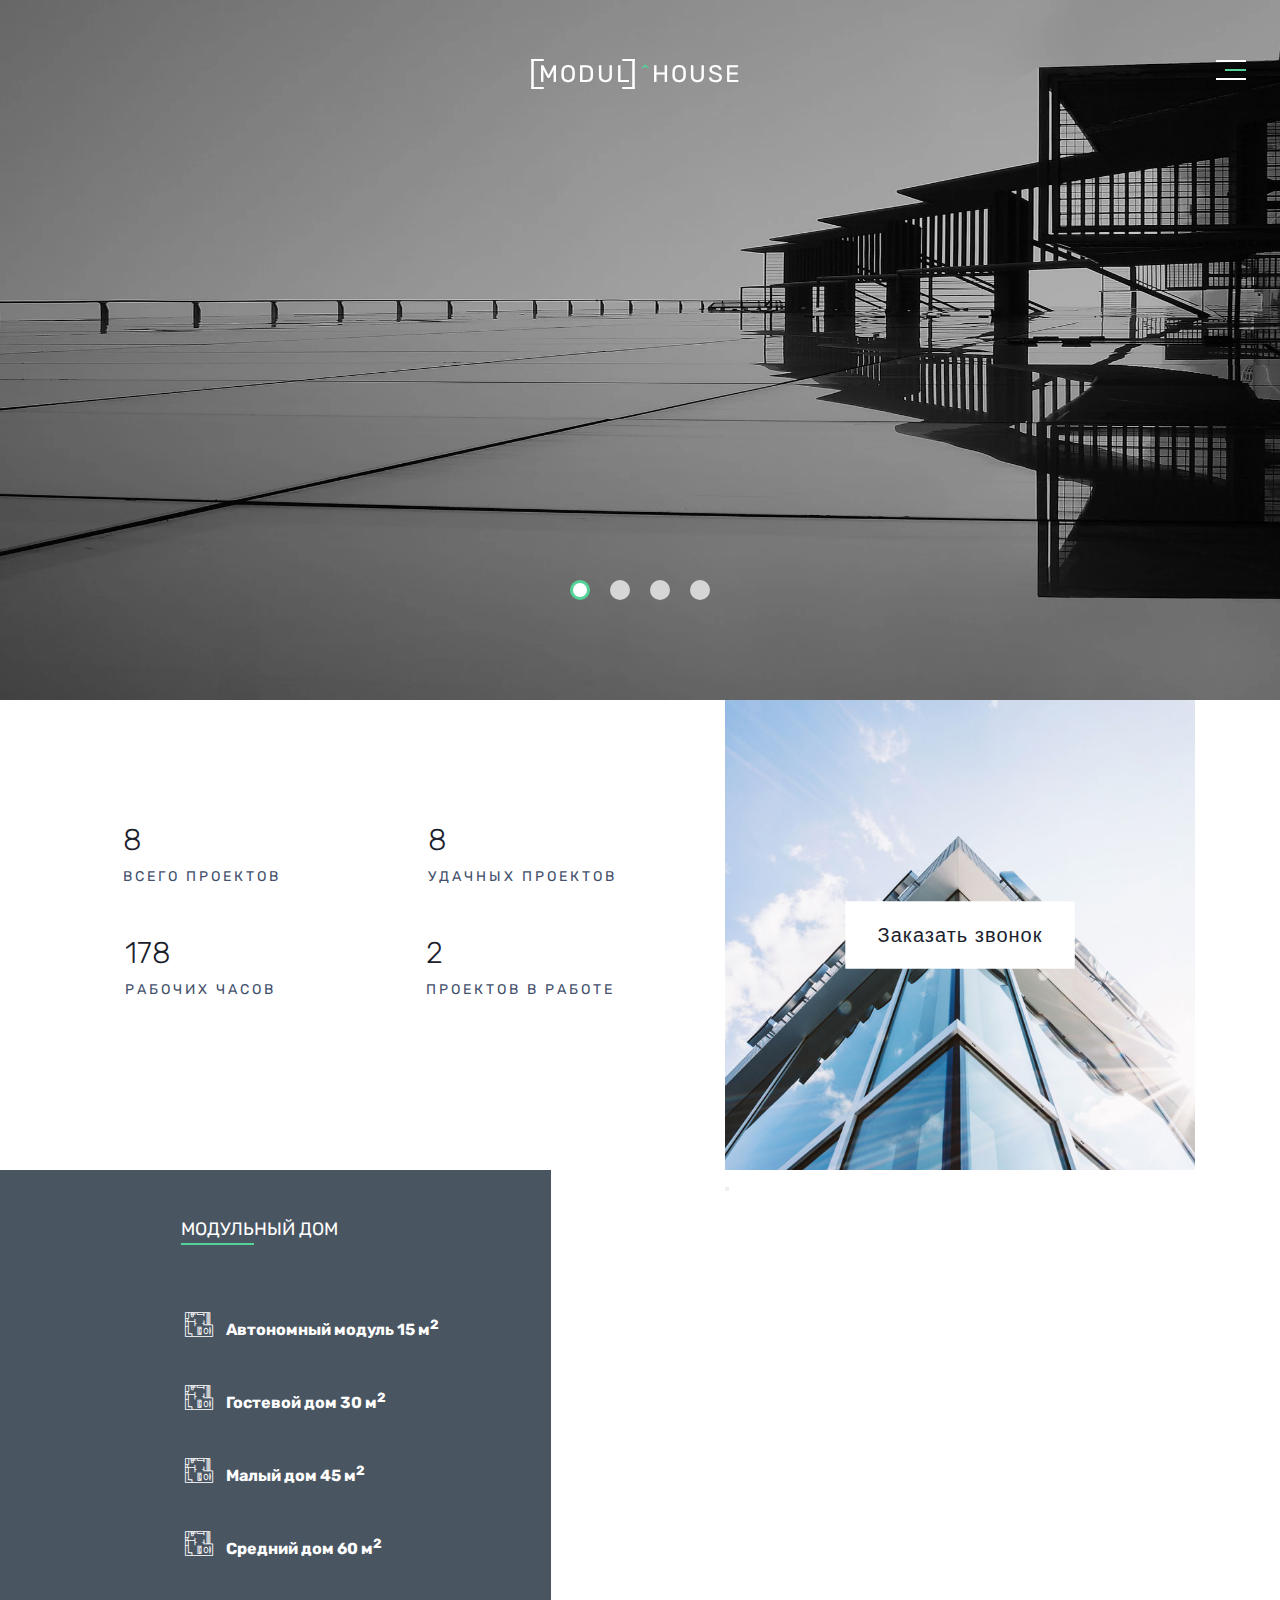
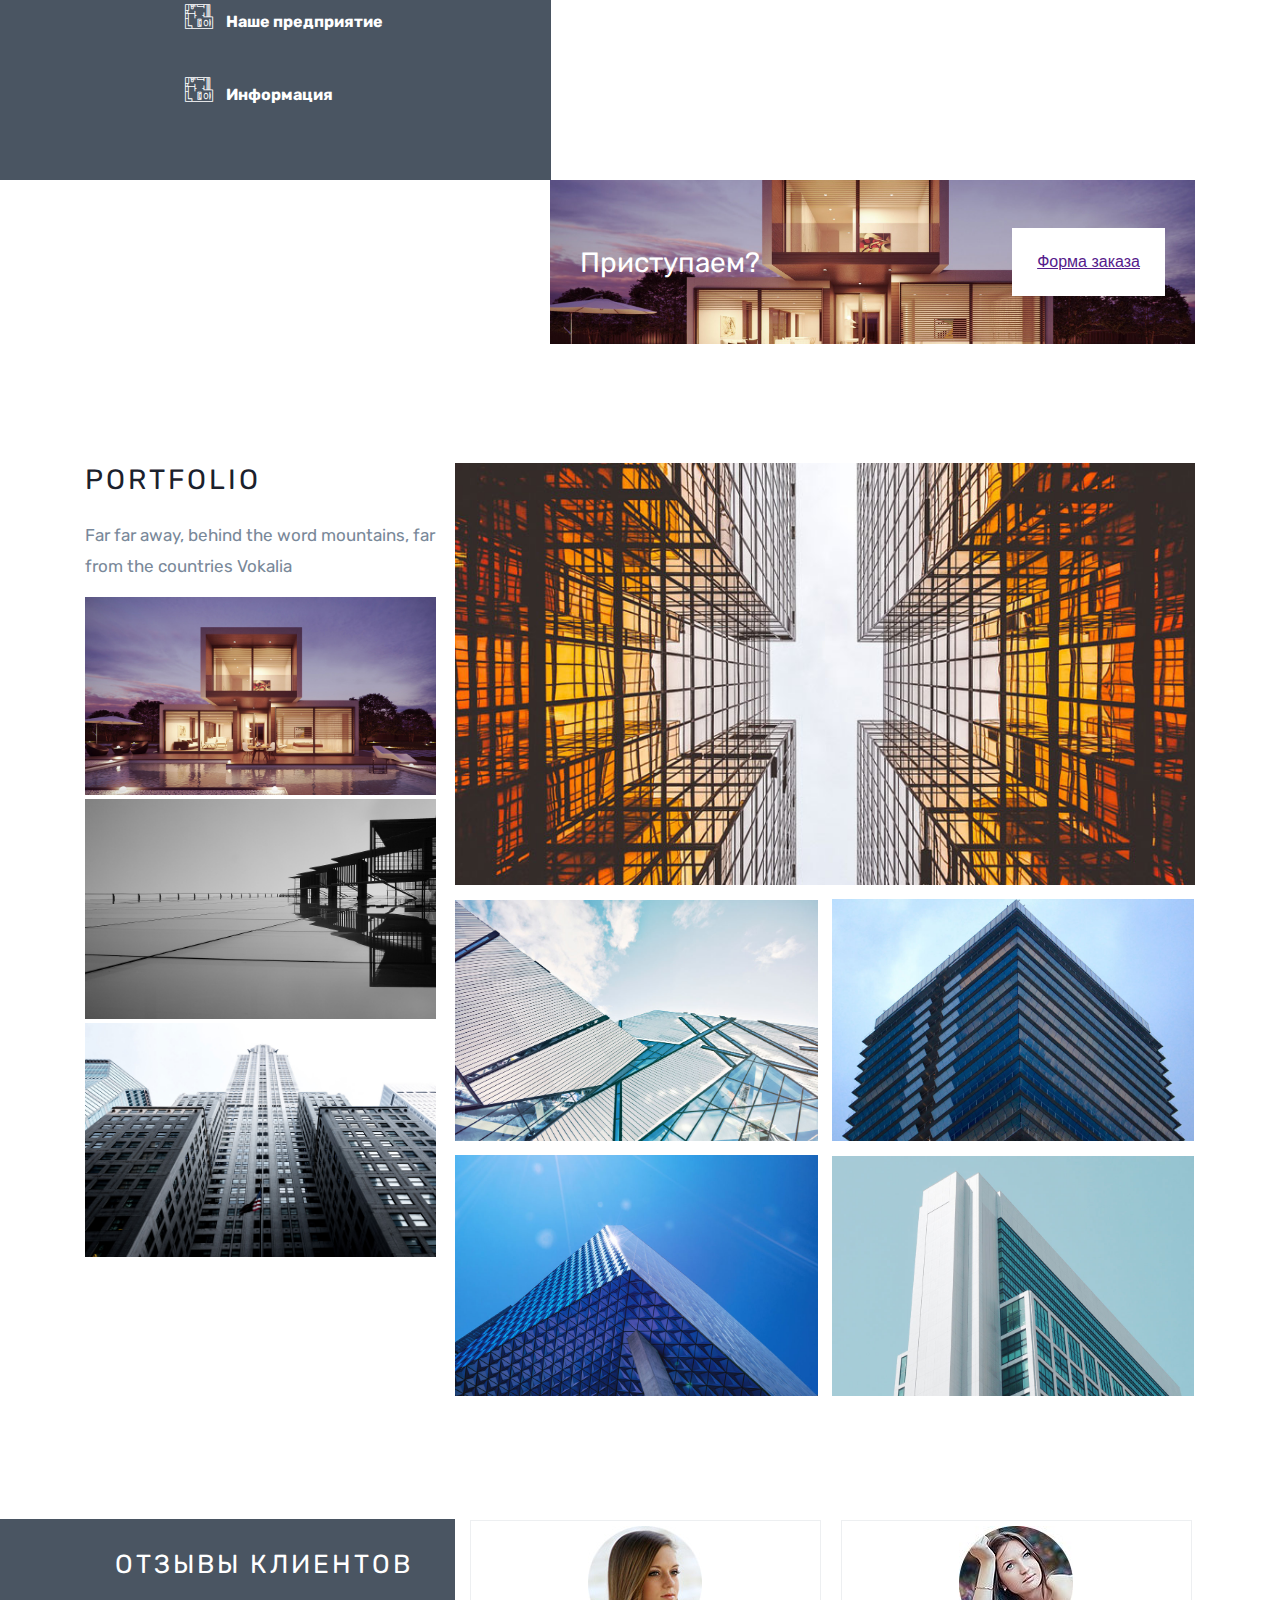
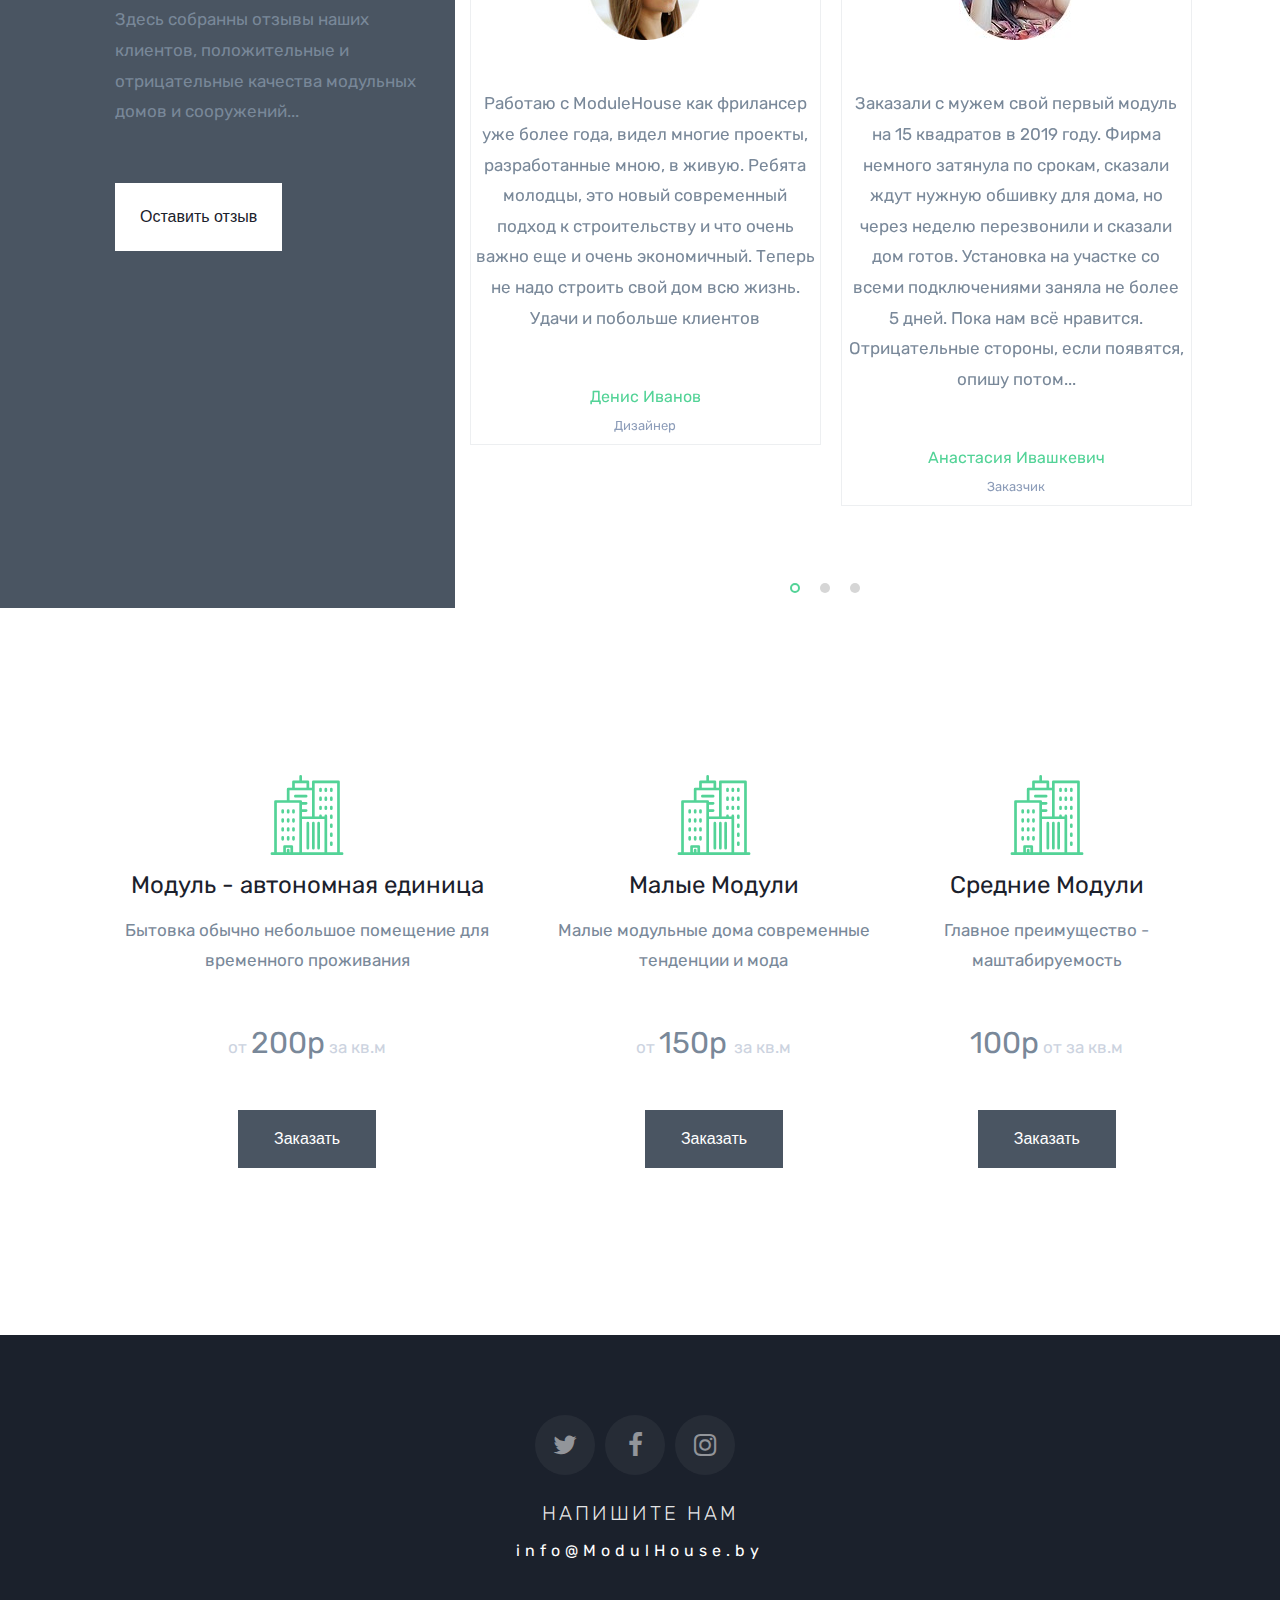
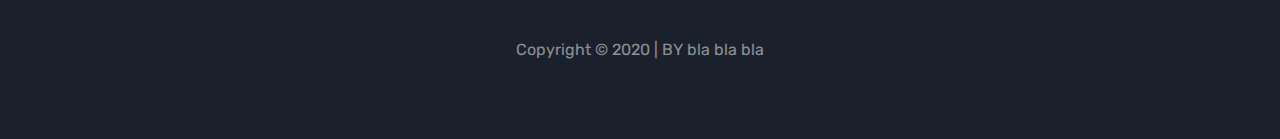
==== commit 6a014365: "Add files via upload" ====
--- a/index.html
+++ b/index.html
@@ -16,16 +16,28 @@
         </div>
         <div class="header_slider">
                 <div class="slider_item">
-                    <img src="img/slider/bg_2.jpg" alt="1">
+                    <picture>
+                        <source srcset="img/slider/webp/bg_2.webp" type="image/webp">
+                        <img src="img/slider/bg_2.jpg" alt="2">
+                    </picture>
                 </div>
                 <div class="slider_item">
-                    <img src="img/slider/bg_3.jpg" alt="4">
+                    <picture>
+                        <source srcset="img/slider/webp/bg_3.webp" type="image/webp">
+                        <img src="img/slider/bg_3.jpg" alt="3">
+                    </picture>
                 </div>
                 <div class="slider_item">
-                    <img src="img/slider/bg_4.jpg" alt="9">
+                    <picture>
+                        <source srcset="img/slider/webp/bg_4.webp" type="image/webp">
+                        <img src="img/slider/bg_4.jpg" alt="4">
+                    </picture>
                 </div>
                 <div class="slider_item">
-                    <img src="img/slider/bg_1.jpg" alt="9">
+                    <picture>
+                        <source srcset="img/slider/webp/bg_1.webp" type="image/webp">
+                        <img src="img/slider/bg_1.jpg" alt="1">
+                    </picture>
                 </div>
         </div>
         <div class="header_burger">
@@ -277,7 +289,14 @@
         <div class="popup_content">
             <a href="" class="popup_close close-popup">X</a>
             <div class="popup_title">Заказать звонок</div>
-            <div class="popup_text"></div>
+            <div class="popup_text">
+                <form action="">
+                    <input type="text" placeholder="Ваше Имя..." name="first_name">
+                    <input type="text" placeholder="Ваш город..." name="loc">
+                    <input type="text" placeholder="Ваш телефон..." name="tel">
+                    <input type="submit">
+                </form>
+            </div>
         </div>
     </div>
 </div>
--- a/css/style.css
+++ b/css/style.css
@@ -8,7 +8,7 @@
     font-family: 'Rubik', sans-serif;
 }
 
-body.active{
+body.lock{
     overflow: hidden;
 }
 /* header */
@@ -287,22 +287,25 @@
     height:470px;
     object-fit: cover;
 }
-.content_img_wrapper .content_btn{
+.content_img_wrapper .content_btn a{
     position: absolute;
     top: 50%;
     left:50%;
     transform: translate(-50%, -50%);
+    cursor: pointer;
+}
+.content_btn a{
+    text-decoration: none;
     font-size: 20px;
     letter-spacing: 1px;
     color:#1b212c;
+    padding: 20px 30px;
+    background: #fff;
     border: 2px solid #fff;
-    padding: 24px 40px;
-    background-color: #fff;
-    cursor: pointer;
-}
-.content_btn:hover{
-    background-color: rgba(0, 0, 0, 0.305);
-    color: #fff;
+}
+.content_btn a:hover{
+    color: #fff;
+    background-color:transparent;
     transition: all 0.5s ease;
 }
 /* service */
@@ -367,6 +370,7 @@
     border: 1px solid #fff;
     padding: 24px;
     cursor: pointer;
+    color: #fff;
 }
 .accord_btn a{
     font-size: 16px;
@@ -375,12 +379,18 @@
     font-weight: 400;
     color: #fff;
     vertical-align: middle;
+    text-decoration: none;
+    padding: 25px;
 }
 .accord_btn:hover{
     background-color: #fff;
     color: #4a5562;
     border: 1px solid #4a5562;
 }
+.accord_btn a:hover{
+    color: #4a5562;
+}
+
 .img_15{
     height: 100%;
     width: 100%;
@@ -763,7 +773,6 @@
 /* html about */
 .about_header{
     height: 500px;
-
     background: url('../img/bg/bg_2.jpg') center center/cover no-repeat;
 }
 .overlay{
@@ -989,14 +998,10 @@
     color: #798899;
 
 }
-
-
-
 .grid {
     list-style: none;
     margin-left: -40px;
   }
-  
   .gc {
     box-sizing: border-box;
     display: inline-block;
@@ -1067,7 +1072,58 @@
     -webkit-transform: translateX(0px);
             transform: translateX(0px);
   }
-
+/* popup */
+    .popup{
+        position: fixed;
+        width: 100%;
+        height: 100%;
+        background-color: rgba(0, 0, 0, 0.8);
+        top: 0;
+        left: 0;
+        color: #fff;
+        opacity: 0;
+        visibility: hidden;
+        overflow-y: auto;
+        overflow-x: hidden;
+        transition: all 0.8s ease 0s;
+    }
+    .popup.open{
+        opacity: 1;
+        visibility: visible;
+    }
+    .popup.open .popup_content{
+        transform: translate(0px, 0%);
+        opacity: 1;
+    }
+    .popup_body{
+        min-height: 100%;
+        display: flex;
+        align-items: center;
+        justify-content: center;
+        padding: 30px 10px;
+    }
+    .popup_content{
+        background-color: #fff;
+        color: #000;
+        max-width: 800px;
+        padding: 30px;
+        margin-bottom: 15px;
+        position: relative;
+        transition: all 0.8s ease 0s;
+        opacity: 0;
+        transform: translate(0px, -100%);
+    }
+    .popup_close{
+        position: absolute;
+        right: 10px;
+        top: 10px;
+        font-size: 18px;
+        color: #000;
+        text-decoration: none;
+    }
+    .popup_title{
+        font-size: 30px;
+    }
 @media (max-width: 550px){
     .img_portfolio_wrapper img:nth-child(2),
     .img_portfolio_wrapper img:nth-child(3),
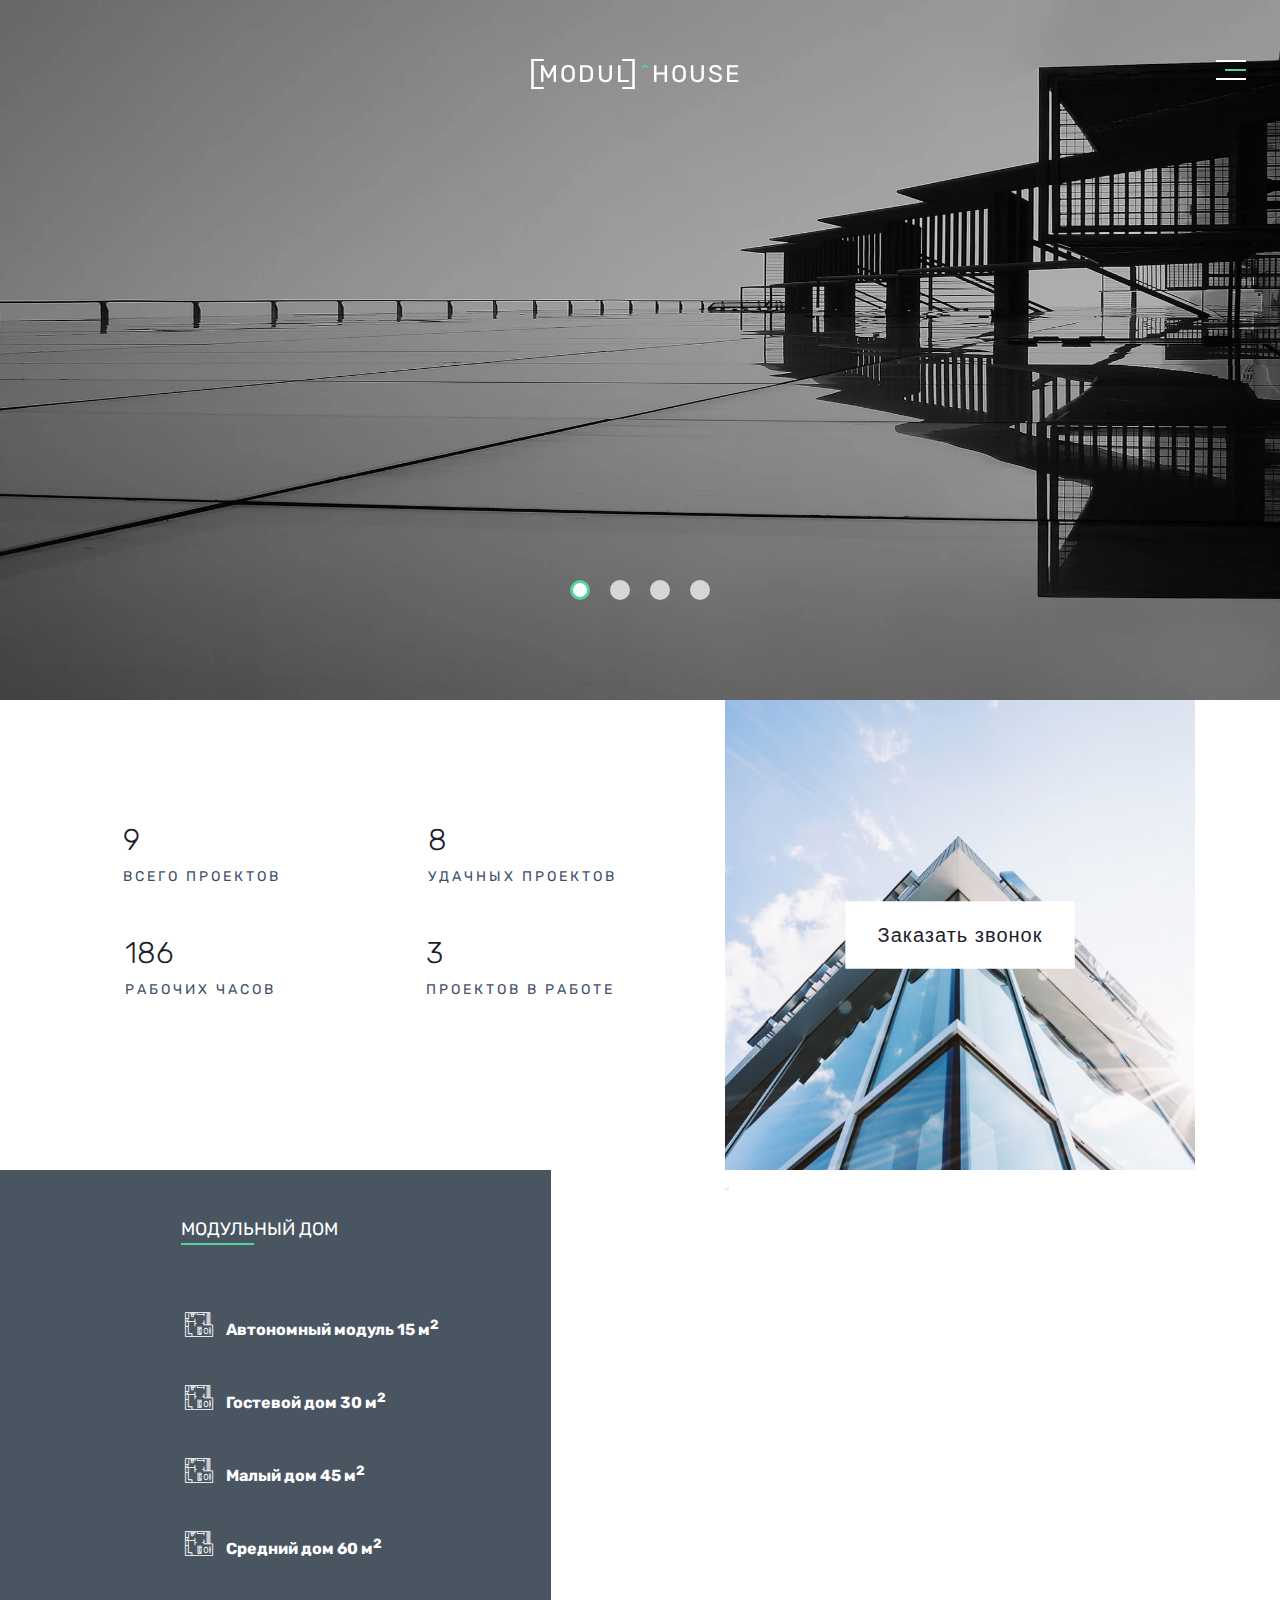
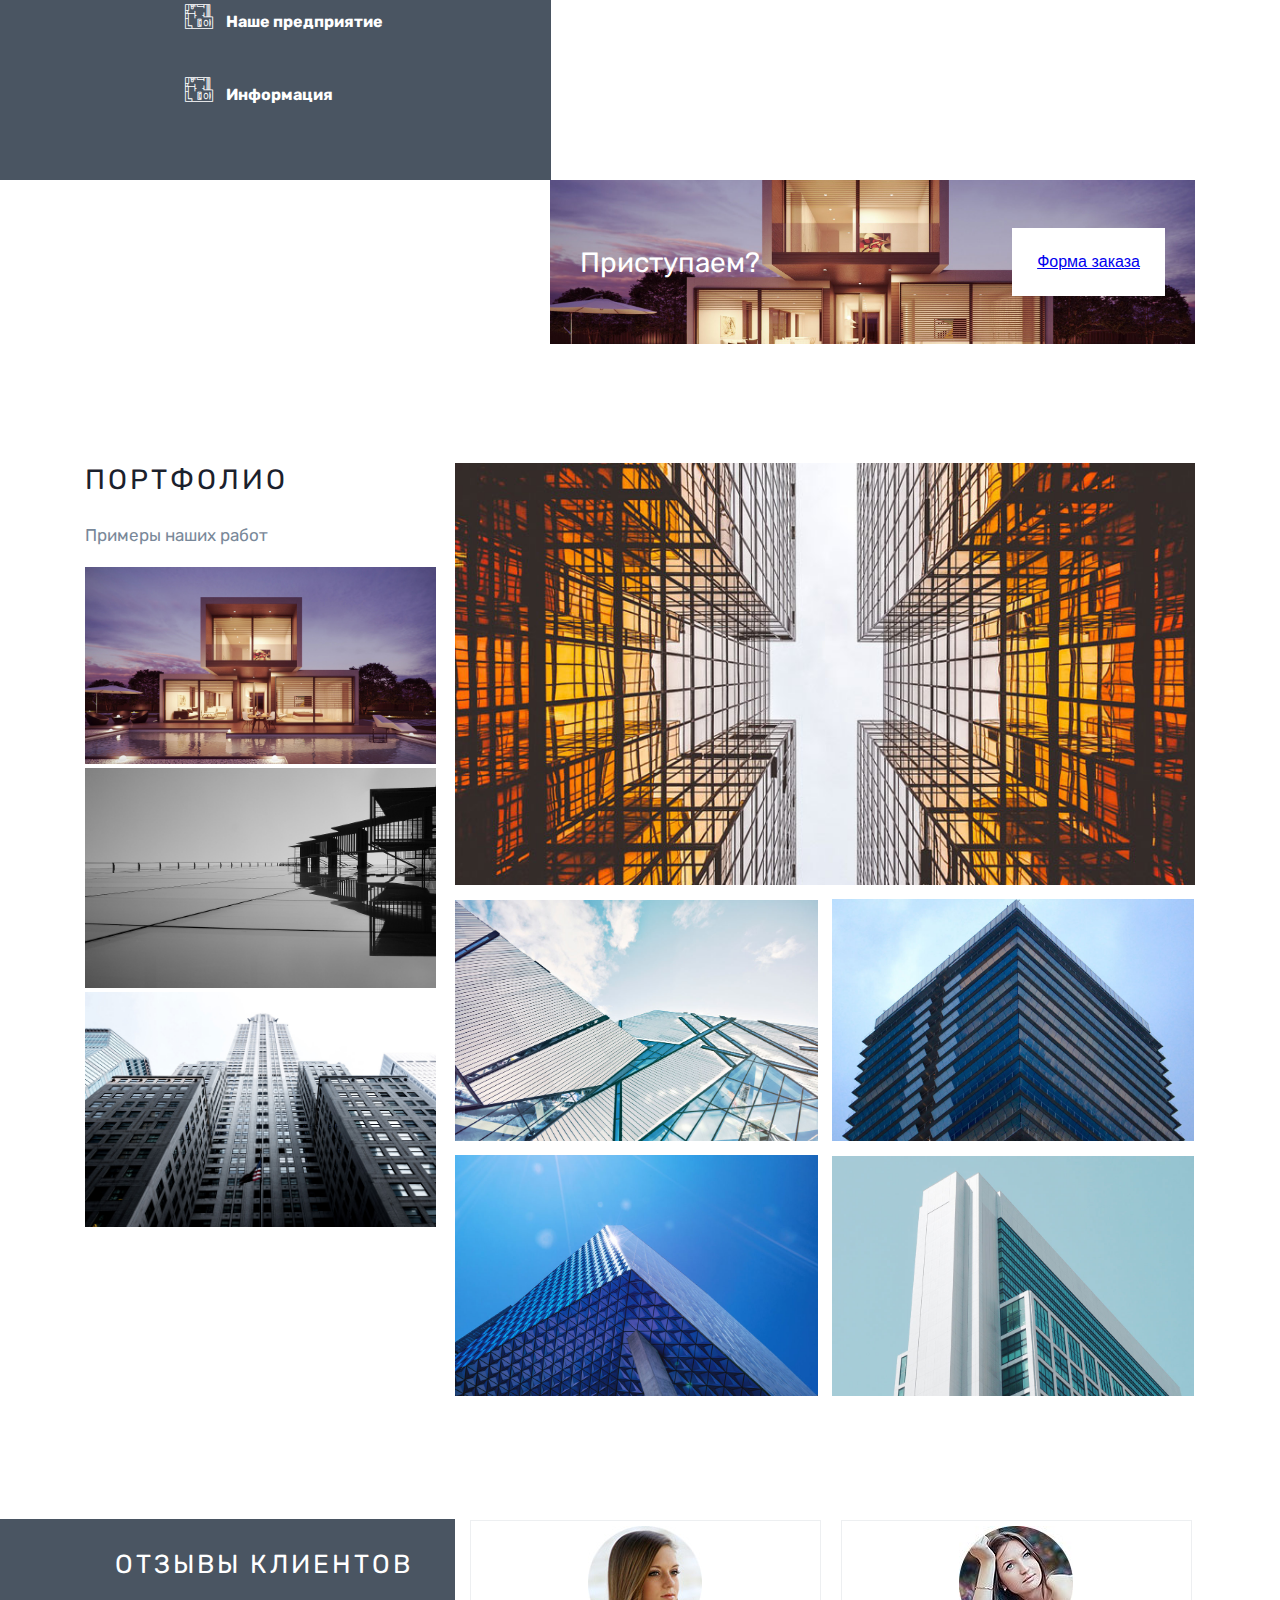
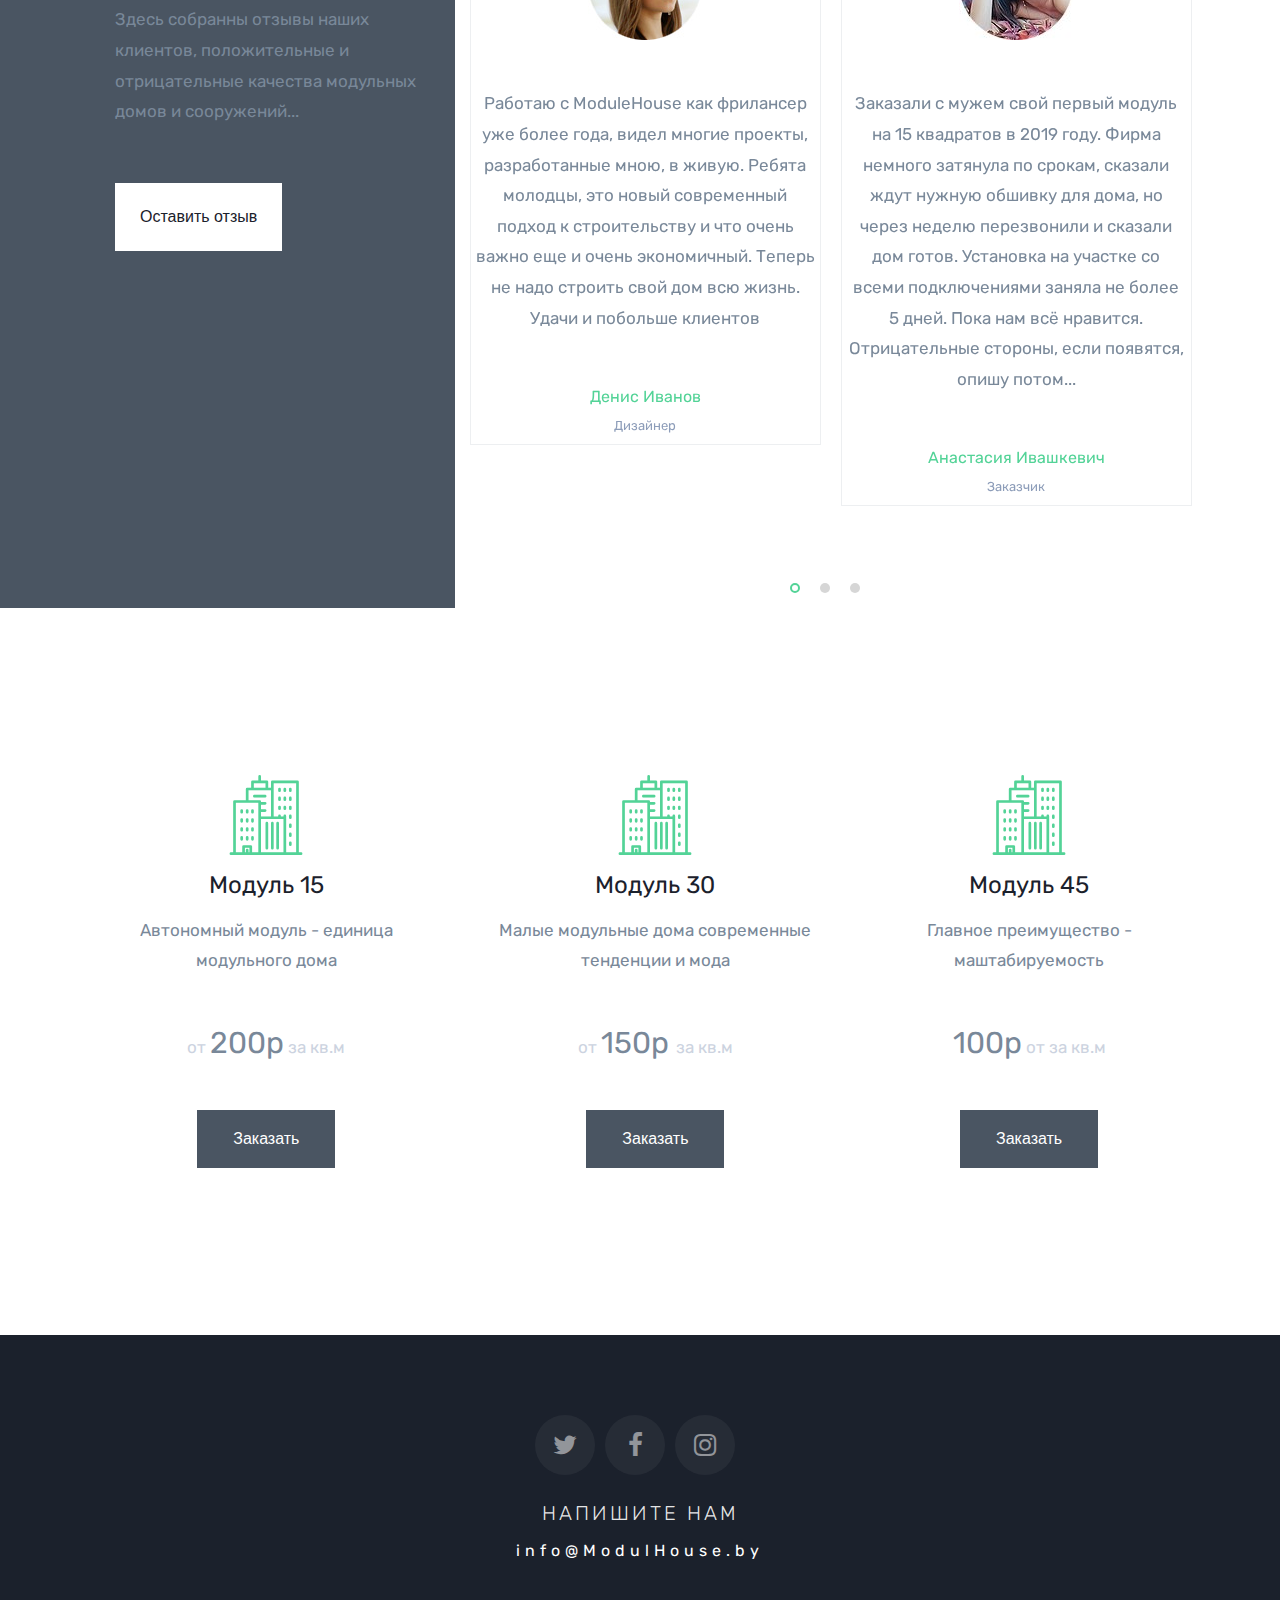
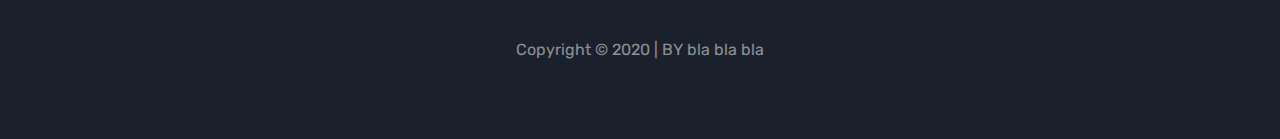
==== commit 89a52775: "Add files via upload" ====
--- a/index.html
+++ b/index.html
@@ -12,7 +12,7 @@
 <body>
     <header class="index_header">
         <div class="logo">
-            <a href="#"><h1 class="logo_text"><span>MODUL</span>  <span class="logo_roof">^</span>HOUSE</h1></a>
+            <a href="index.html"><h1 class="logo_text"><span>MODUL</span>  <span class="logo_roof">^</span>HOUSE</h1></a>
         </div>
         <div class="header_slider">
                 <div class="slider_item">
@@ -46,13 +46,19 @@
         <nav class="header_menu">
             <div class="menu_bg">
                 <ul>
-                    <li><a href="#" class="header_link"><h1 class="logo"><span>MODUL</span>  ^HOUSE</h1></a></li>
+                    <li><a href="index.html" class="header_link_logo"><h1 class="logo"><span>MODUL</span><span class="logo_roof"> ^</span>HOUSE</h1></a></li>
                     <li><a href="index.html" class="header_link">Главная</a></li>
                     <li><a href="about.html" class="header_link">О нас</a></li>
                     <li><a href="service.html" class="header_link">Модульные дома</a></li>
                     <li><a href="portfolio.html" class="header_link">Портфолио</a></li>
                     <li><a href="contact.html" class="header_link">Контакты</a></li>
                 </ul>
+                <div class="wrapper">
+                    <a href="contact.html" class="wave-btn">
+                        <span class="wave-btn_text">Позвонить</span>
+                        <span class="wave-btn_waves"></span>
+                    </a>
+                </div>
             </div>
         </nav>
     </header>
@@ -163,7 +169,7 @@
     <div class="started_container container">
         <div class="started_wrapper">
             <div class="started_title">Приступаем?</div>
-            <button class="started_btn"><a href="">Форма заказа</a></button>
+            <button class="started_btn"><a href="#popup" class="popup-link">Форма заказа</a></button>
         </div>
     </div>
 </section>
@@ -173,8 +179,8 @@
         <div class="main_porfolio_wrapper">
         <div class="portfolio_wrapper">
             <div class="porfolio_content_wrapper">
-                <div class="portfolio_title">Portfolio</div>
-                <div class="portfolio_subtitle">Far far away, behind the word mountains, far from the countries Vokalia </div>
+                <div class="portfolio_title">Портфолио</div>
+                <div class="portfolio_subtitle">Примеры наших работ </div>
             </div>
             <div class="img_wrapper">
                 <img src="img/bg/bg_1.jpg" alt="">
@@ -236,15 +242,15 @@
         <div class="price_wrapper">
             <div class="price_item">
                 <span class="flaticon-skyline"></span>
-                <div class="price_title">Модуль - автономная единица</div>
-                <div class="price_subtitle">Бытовка обычно небольшое помещение для временного проживания</div>
+                <div class="price_title">Модуль 15</div>
+                <div class="price_subtitle">Автономный модуль - единица модульного дома</div>
                 <div class="price_price">от <span>200р</span> за кв.м</div>
                 <button class="price_btn">Заказать</button>
                 <div class="price_gallery"></div>
             </div>
             <div class="price_item">
                 <span class="flaticon-skyline"></span>
-                <div class="price_title">Малые Модули</div>
+                <div class="price_title">Модуль 30</div>
                 <div class="price_subtitle">Малые модульные дома современные тенденции и мода</div>
                 <div class="price_price">от <span>150р </span> за кв.м</div>
                 <button class="price_btn">Заказать</button>
@@ -252,7 +258,7 @@
             </div>
             <div class="price_item">
                 <span class="flaticon-skyline"></span>
-                <div class="price_title">Средние Модули</div>
+                <div class="price_title">Модуль 45</div>
                 <div class="price_subtitle">Главное преимущество - маштабируемость</div>
                 <div class="price_price"><span>100р</span> от  за кв.м</div>
                 <button class="price_btn">Заказать</button>
@@ -307,6 +313,5 @@
     <script src="js/slider.js"></script>
     <script src="js/burger.js"></script>
     <script src="js/anim.js"></script>
-    <script></script>
 </body>
 </html>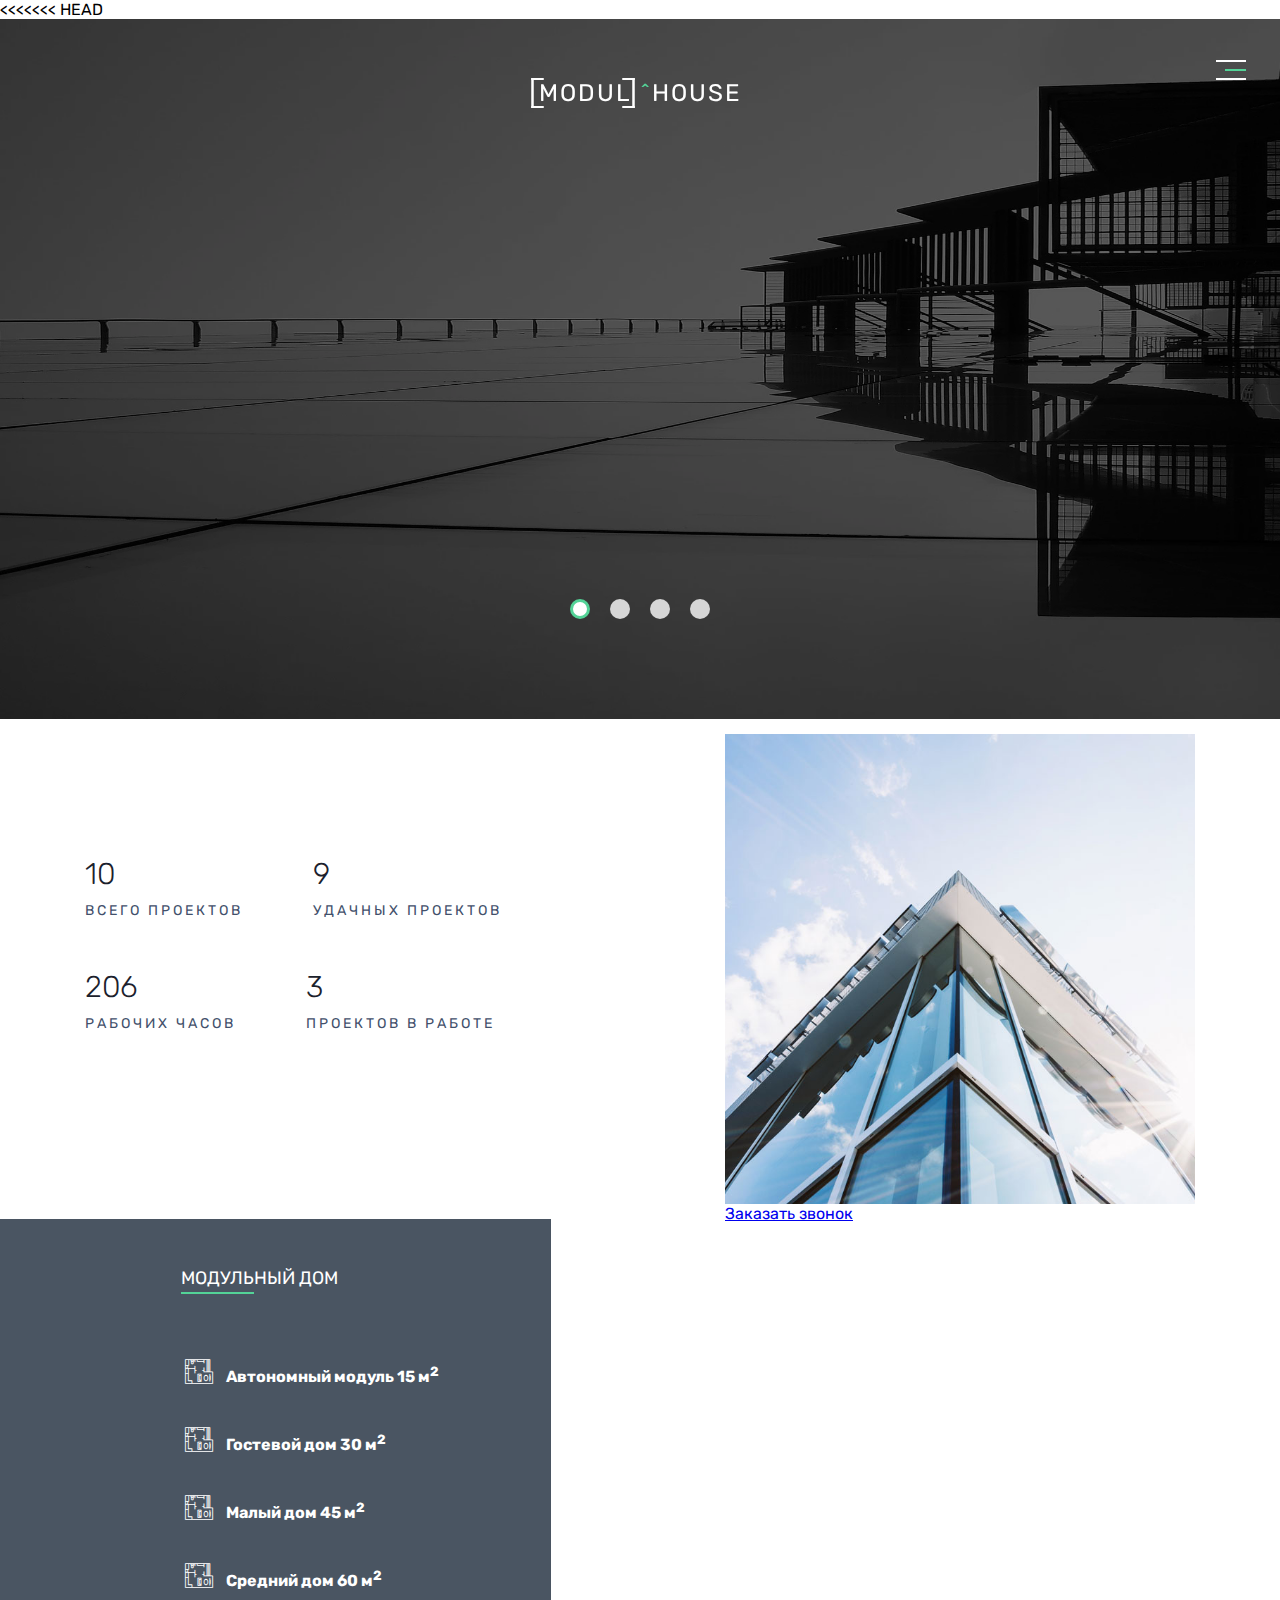
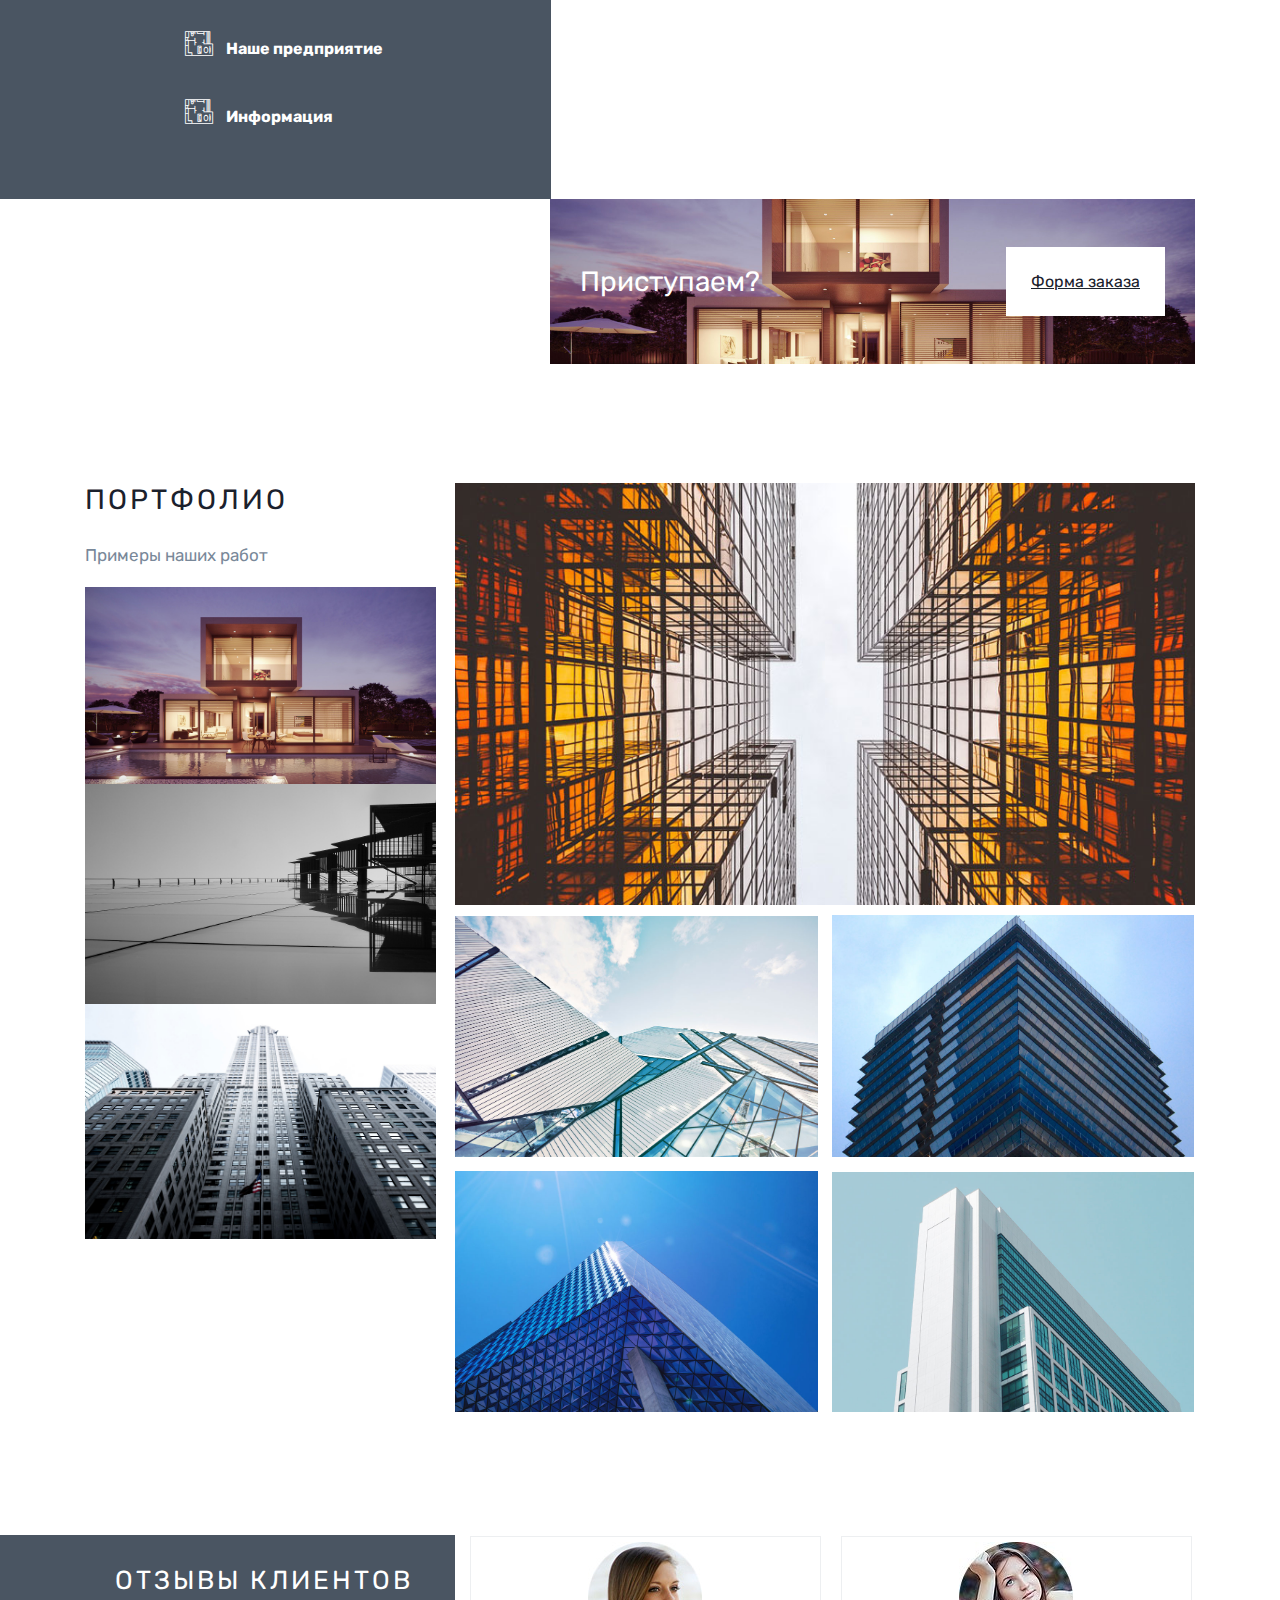
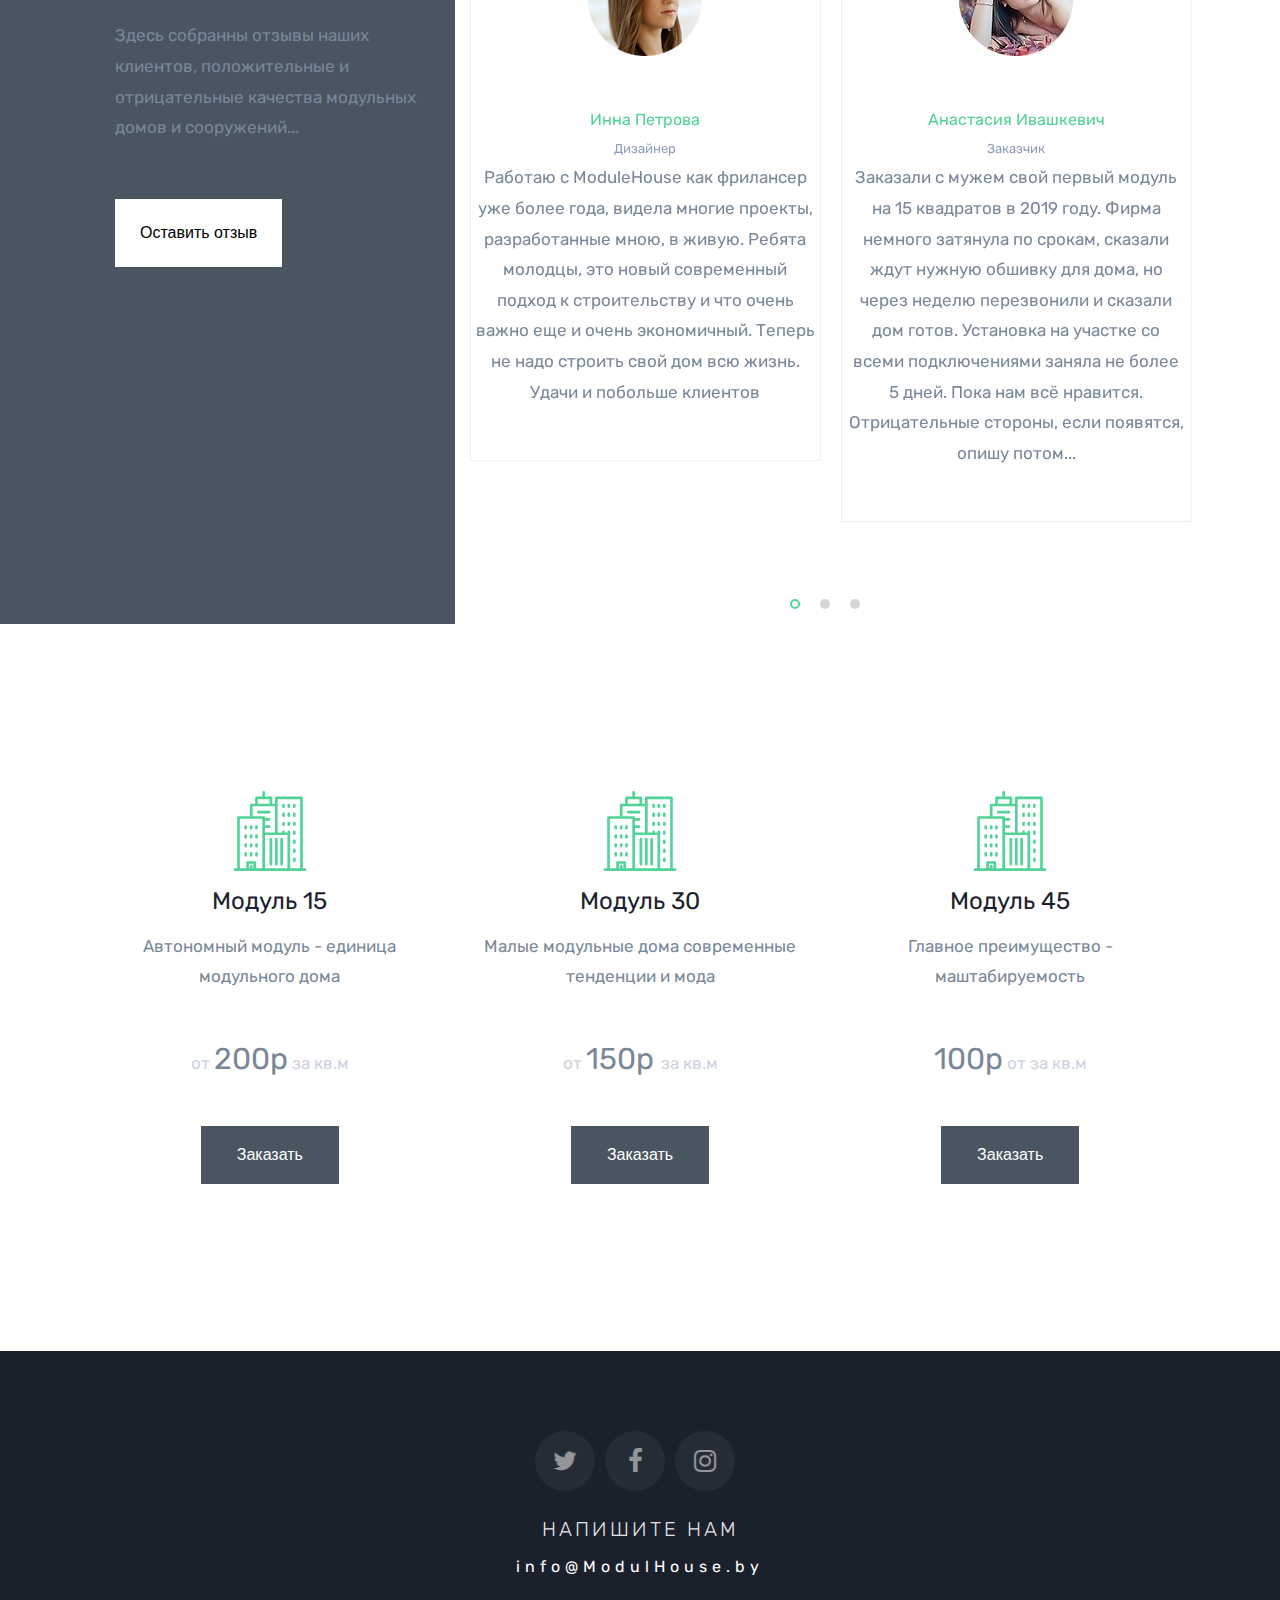
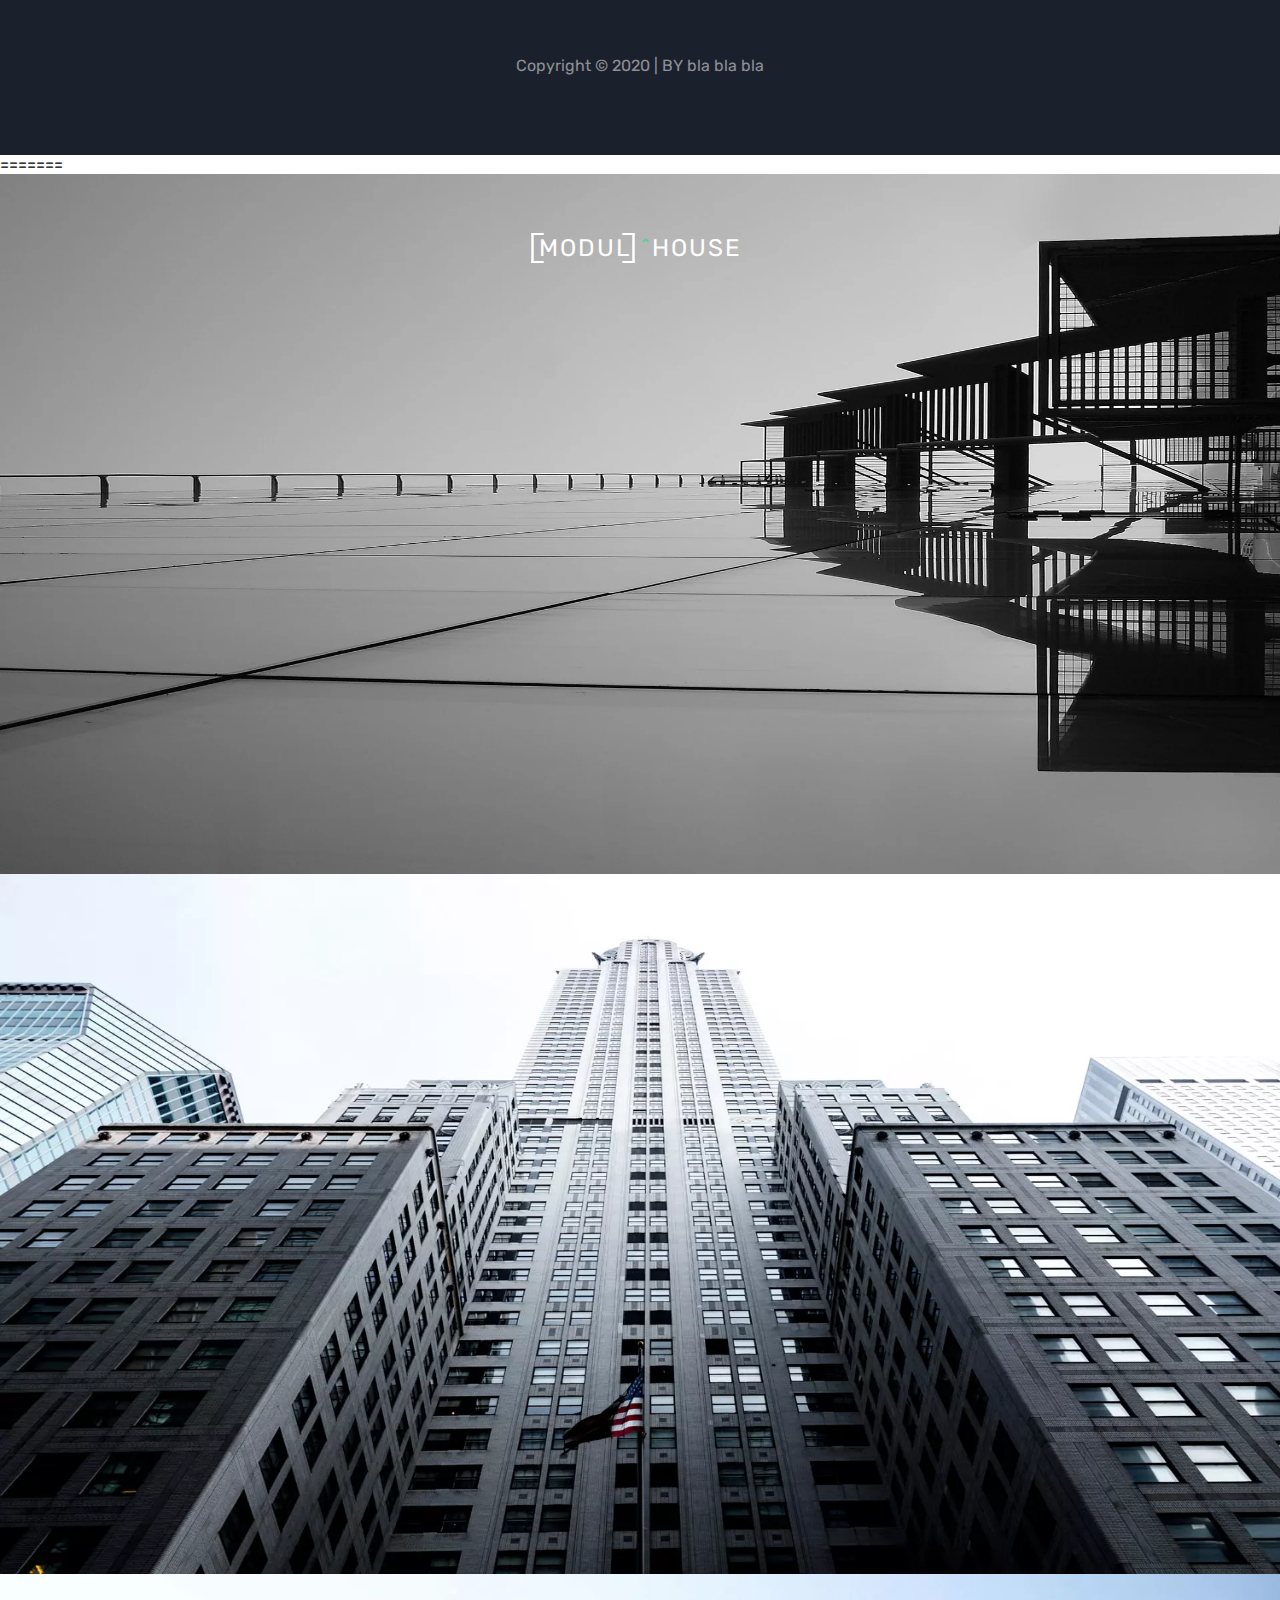
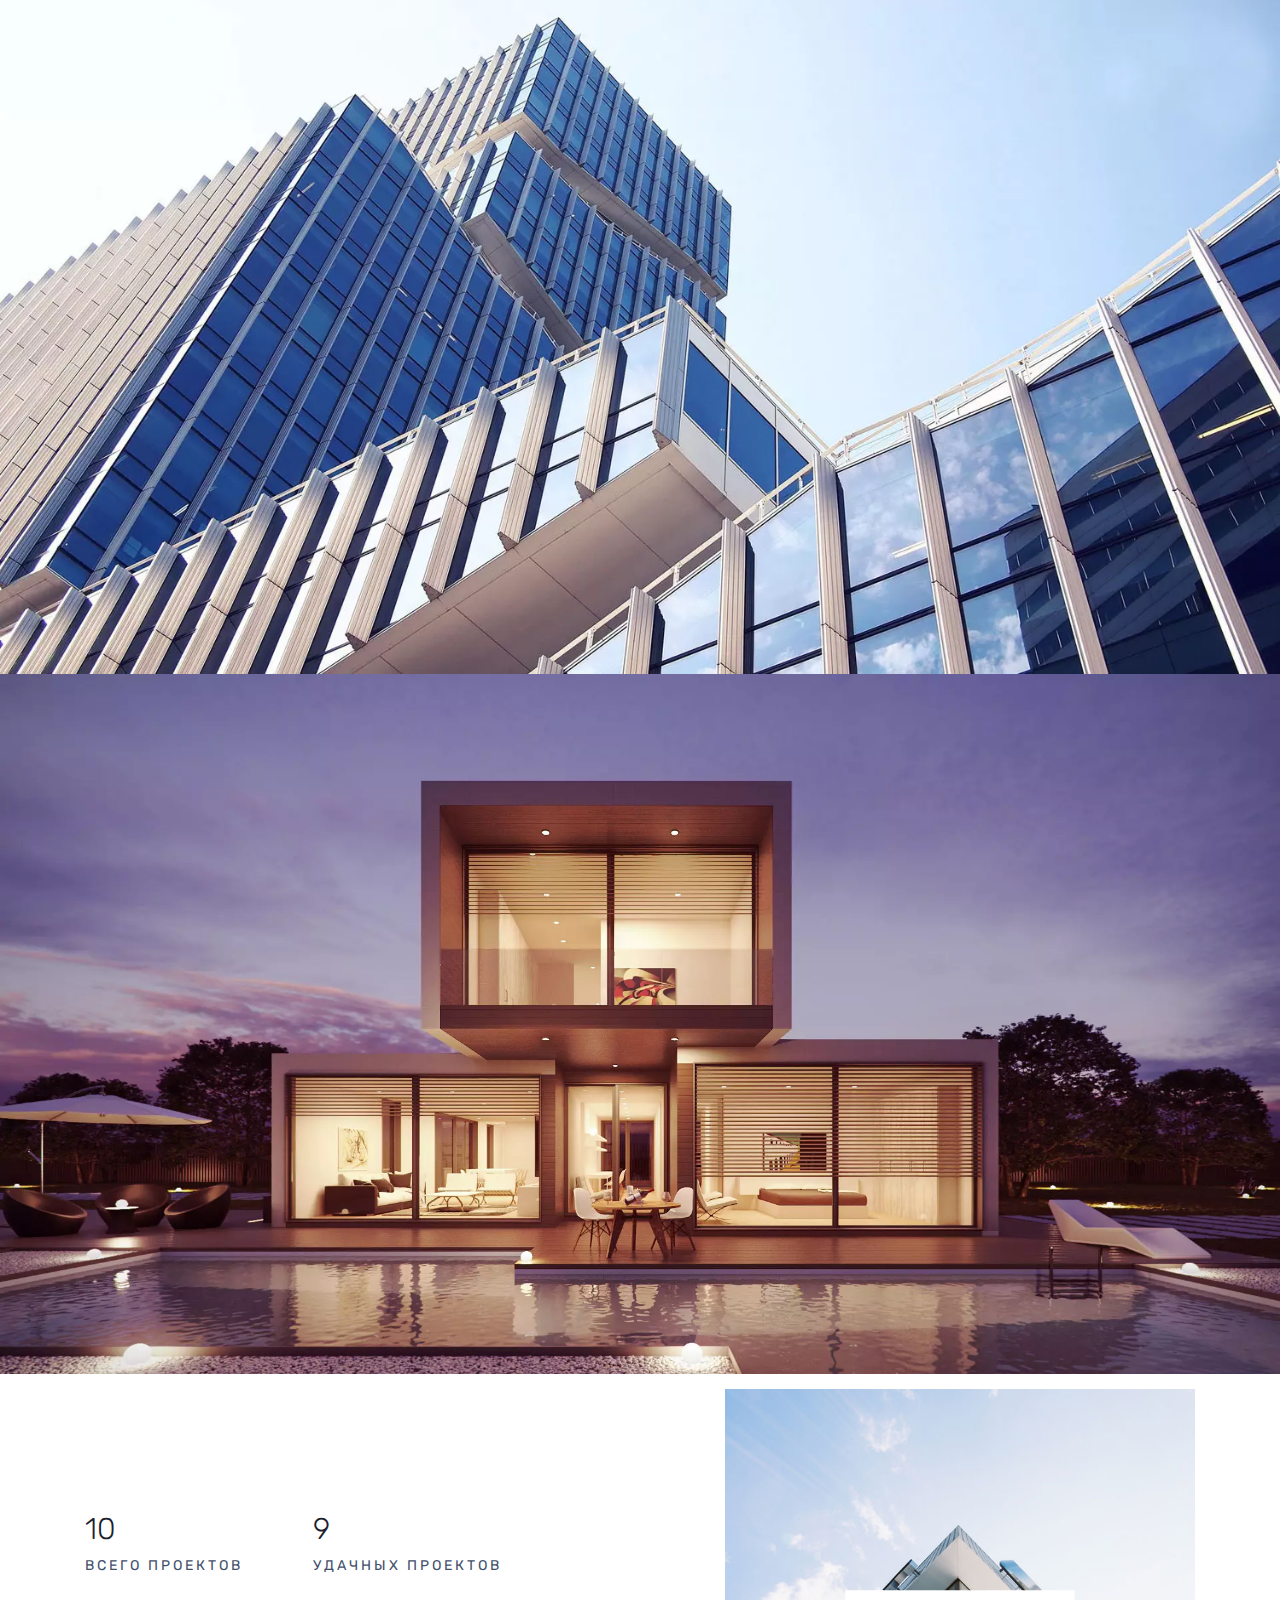
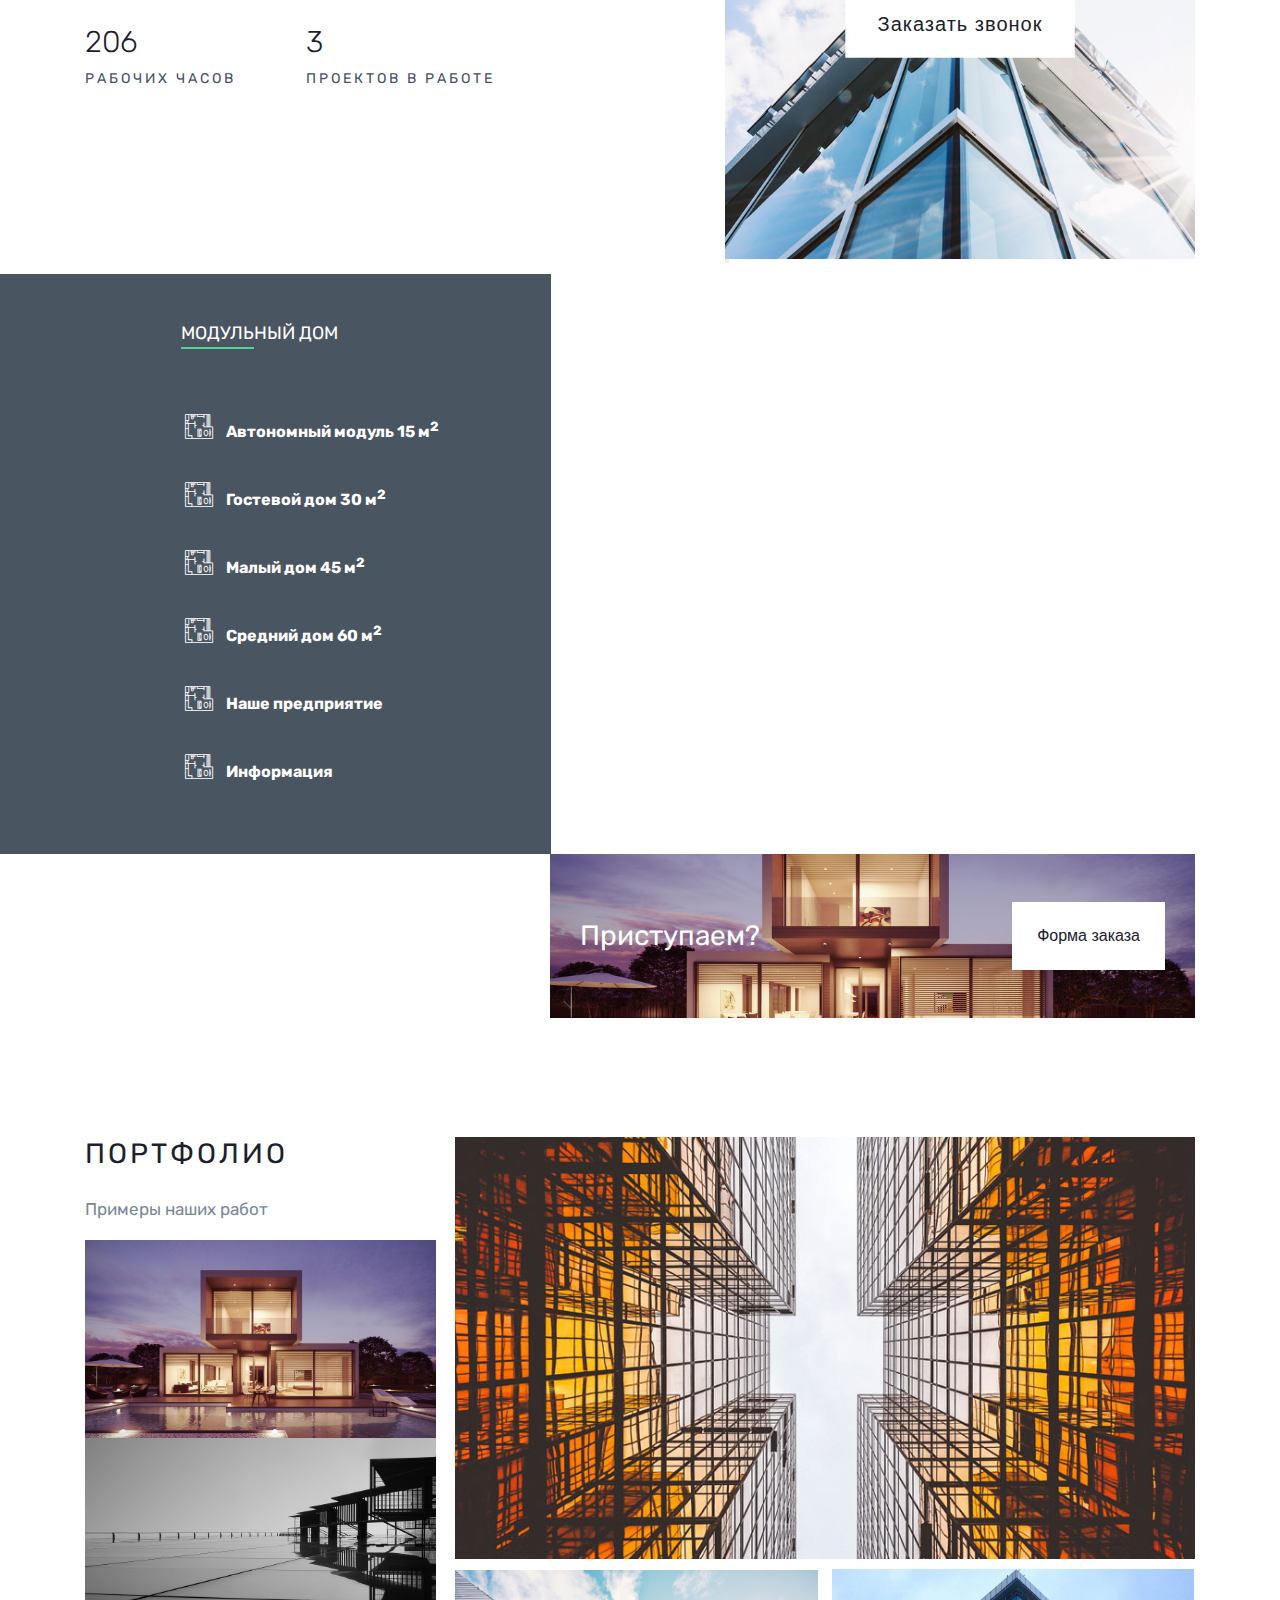
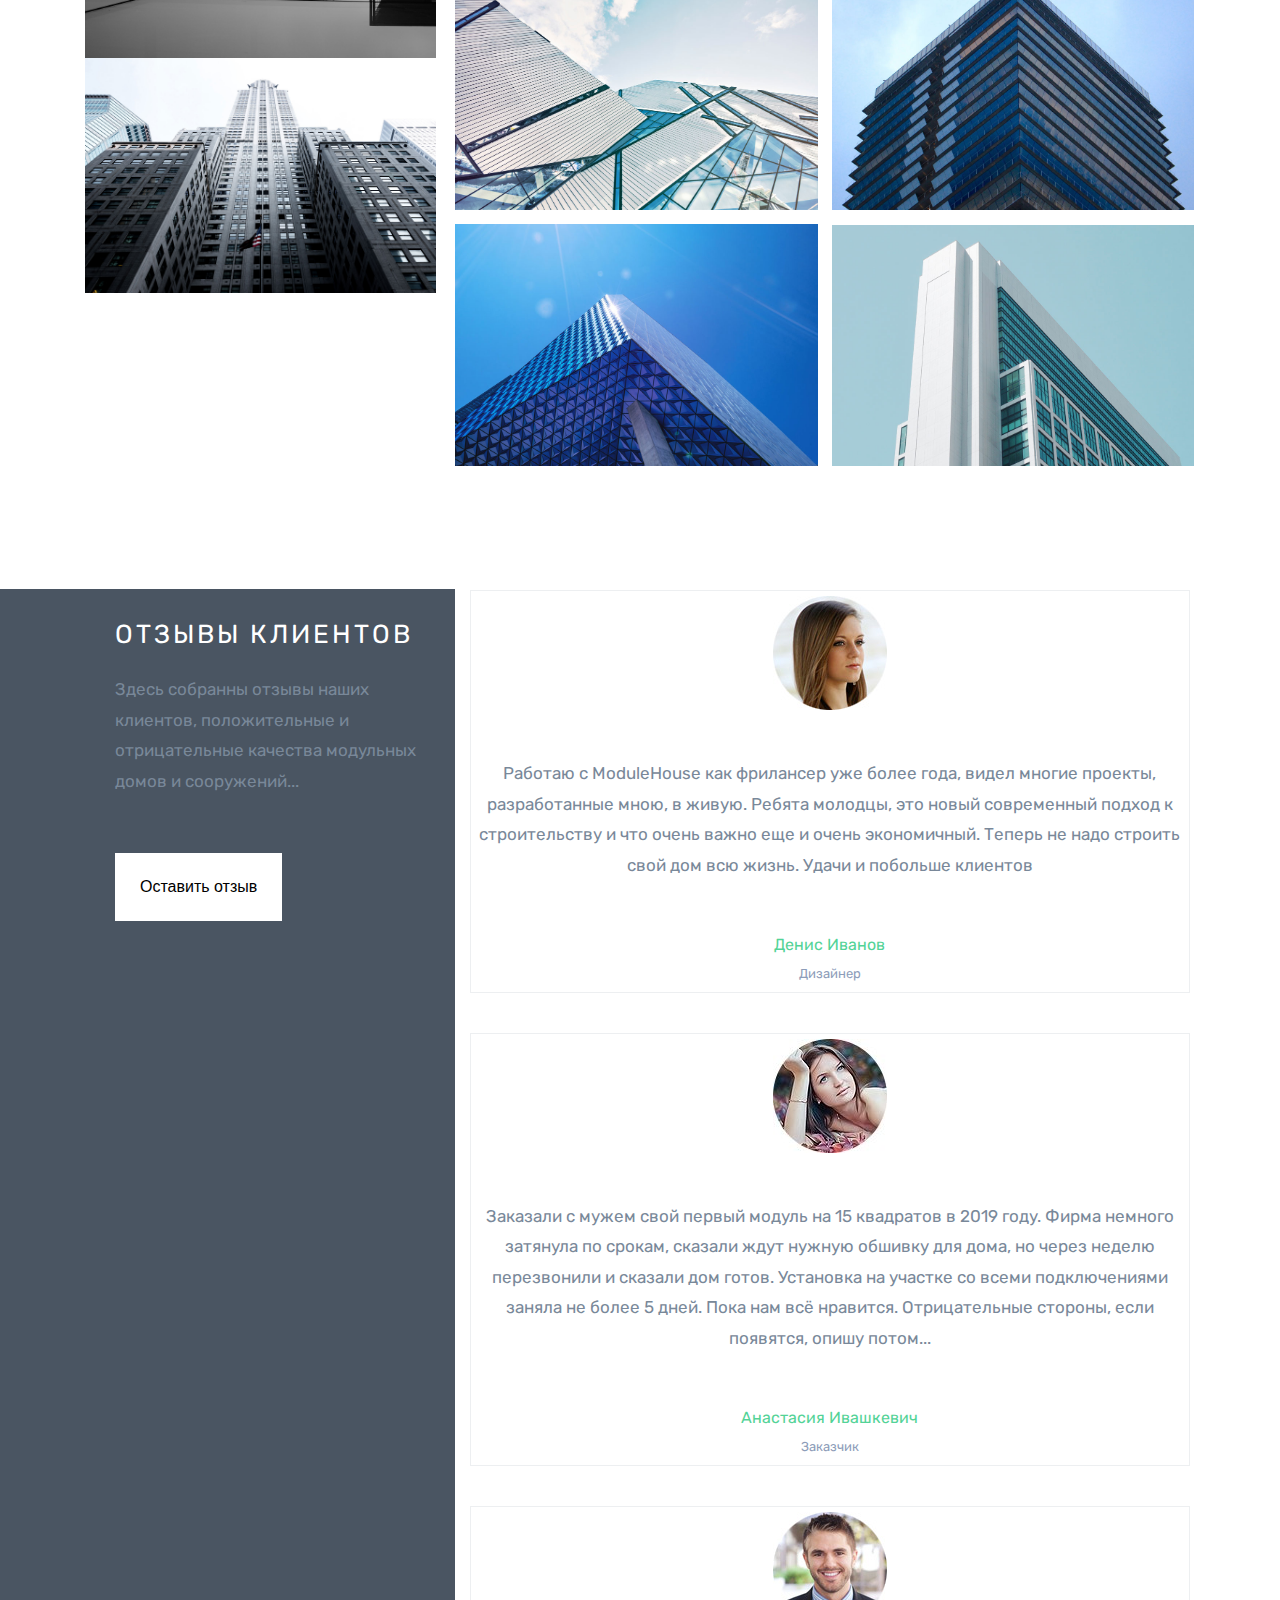
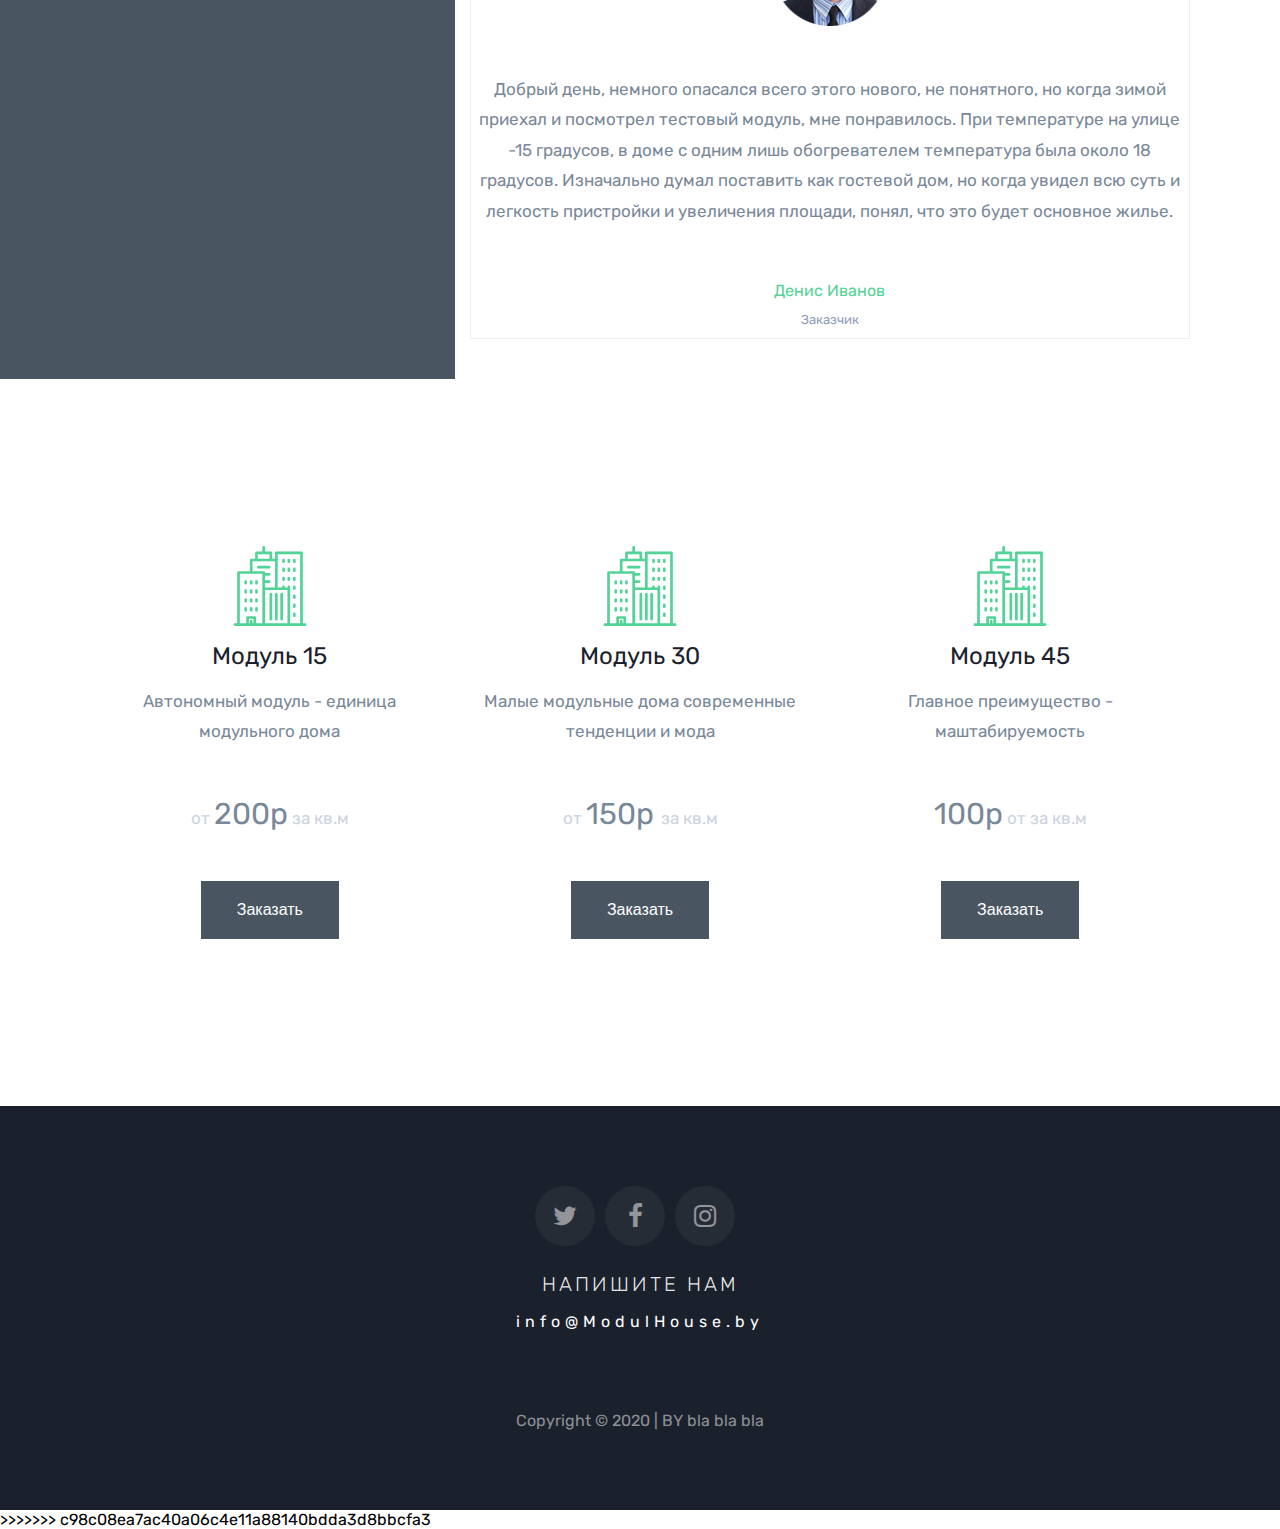
==== commit 831755e4: "Add files via upload" ====
--- a/index.html
+++ b/index.html
@@ -1,3 +1,318 @@
+<<<<<<< HEAD
+<!DOCTYPE html>
+<html lang="ru">
+<head>
+    <meta charset="UTF-8">
+    <meta name="viewport" content="width=device-width, initial-scale=1.0">
+    <link href="https://fonts.googleapis.com/css2?family=Rubik:wght@300;400;700&display=swap" rel="stylesheet">
+    <link rel="stylesheet" href="css/style.css">
+    <link rel="stylesheet" href="css/flaticon.css">
+    <link rel="stylesheet" href="css/icomoon.css">
+    <title>Modul^House</title>
+</head>
+<body>
+    <header class="index_header">
+        <div class="logo">
+            <a href="index.html"><h1 class="logo_text"><span>MODUL</span>  <span class="logo_roof">^</span>HOUSE</h1></a>
+        </div>
+        <div class="header_slider">
+                <div class="slider_item">
+                    <picture>
+                        <source srcset="img/slider/webp/bg_2.webp" type="image/webp">
+                        <img src="img/slider/bg_2.jpg" alt="2">
+                    </picture>
+                </div>
+                <div class="slider_item">
+                    <picture>
+                        <source srcset="img/slider/webp/bg_3.webp" type="image/webp">
+                        <img src="img/slider/bg_3.jpg" alt="3">
+                    </picture>
+                </div>
+                <div class="slider_item">
+                    <picture>
+                        <source srcset="img/slider/webp/bg_4.webp" type="image/webp">
+                        <img src="img/slider/bg_4.jpg" alt="4">
+                    </picture>
+                </div>
+                <div class="slider_item">
+                    <picture>
+                        <source srcset="img/slider/webp/bg_1.webp" type="image/webp">
+                        <img src="img/slider/bg_1.jpg" alt="1">
+                    </picture>
+                </div>
+        </div>
+        <div class="header_burger">
+            <span></span>
+        </div>
+        <nav class="header_menu">
+            <div class="menu_bg">
+                <ul>
+                    <li><a href="index.html" class="header_link_logo"><h1 class="logo"><span>MODUL</span><span class="logo_roof"> ^</span>HOUSE</h1></a></li>
+                    <li><a href="index.html" class="header_link">Главная</a></li>
+                    <li><a href="about.html" class="header_link">О нас</a></li>
+                    <li><a href="service.html" class="header_link">Модульные дома</a></li>
+                    <li><a href="portfolio.html" class="header_link">Портфолио</a></li>
+                    <li><a href="contact.html" class="header_link">Контакты</a></li>
+                </ul>
+                <div class="wrapper">
+                    <a href="contact.html" class="wave-btn">
+                        <span class="wave-btn_text">Позвонить</span>
+                        <span class="wave-btn_waves"></span>
+                    </a>
+                </div>
+            </div>
+        </nav>
+    </header>
+    <!-- content -->
+ <section class="content">
+        <div class="content_container container">
+            <div class="wrapper">
+                <div class="content_wrapper">
+                    <div class="content_item">
+                        <div class="counter1"></div>
+                        <div class="subtitle">Всего проектов</div>
+                    </div>
+                    <div class="content_item">
+                        <div class="counter2"></div>
+                        <div class="subtitle">Удачных проектов</div>
+                    </div>
+                    <div class="content_item">
+                        <div class="counter3"></div>
+                        <div class="subtitle">Рабочих часов</div>
+                    </div>
+                    <div class="content_item">
+                        <div class="counter4"></div>
+                        <div class="subtitle">Проектов в работе</div>
+                    </div>
+                </div>
+            <div class="content_img_wrapper">
+                <img src="img/bg/image_1.jpg" alt="house">
+                <a href="#popup" class="content_btn popup-link">Заказать звонок</a>
+            </div>
+        </div>
+        </div>
+    </section>
+    <!-- service -->
+<section class="service">
+    <div class="service_container container">
+        <div class="service_wrapper naccs">
+            <div class="grid">
+                <div class="gc gc--1-of-3">
+                 <div class="menu service_nav">
+                    <h3><span>Модуль</span>ный дом</h3>
+                    <div><span class="flaticon-house-plans"></span> Автономный модуль 15 м<sup>2</sup></div>
+                    <div><span class="flaticon-house-plans"></span> Гостевой дом 30 м<sup>2</sup></div>
+                    <div><span class="flaticon-house-plans"></span> Малый дом 45 м<sup>2</sup></div>
+                    <div><span class="flaticon-house-plans"></span> Средний дом 60 м<sup>2</sup></div>
+                    <div><span class="flaticon-house-plans"></span> Наше предприятие</div>
+                    <div><span class="flaticon-house-plans"></span> Информация</div>
+                 </div>
+                </div>
+                <div class="gc gc--2-of-3">
+                 <ul class="nacc">
+                     <li><div></div></li>
+                  <li>
+                   <div>
+                        <h2>Автономный модуль <span>15</span></h2>
+                        <img class="img_15" src="img/cxem/Modul15.jpg" alt="Modul15">
+                        <div class="accord_subtitle">Модуль представляет собой строение с несущим металлическим или деревянным каркасом и перекрытий с утеплителем PIR или PUR или каменная вата.</div>
+                        <a class="accord_btn" href="service.html">Больше информации</a>
+                   </div>
+                  </li>
+                  <li>
+                    <div>
+                        <h2>Гостевой дом <span>30</span></h2>
+                        <img class="img_30" src="img/cxem/Modul30.jpg" alt="Modul30">
+                        <div class="accord_subtitle">Два модуля 15</div>
+                        <a class="accord_btn" href="service.html">Больше информации</a>
+                   </div>
+                  </li>
+                  <li>
+                    <div>
+                        <h2>Малый дом <span>45</span></h2>
+                        <img class="img_45" src="img/cxem/Modul45.jpg" alt="Modul45">
+                        <div class="accord_subtitle">Три модуля 15</div>
+                        <a class="accord_btn" href="service.html">Больше информации</a>
+                   </div>
+                   </li>
+                   <li>
+                    <div>
+                        <h2>Средний дом <span>60</span></h2>
+                        <img class="img_60" src="img/cxem/Modul60.jpg" alt="Modul60">
+                        <div class="accord_subtitle">четыре модуля 15 + терраса</div>
+                        <a class="accord_btn" href="service.html">Больше информации</a>
+                   </div>
+                   </li>
+                   <li>
+                        <h2>Средний дом <span>60</span></h2>
+                        <img class="img_60" src="img/cxem/Modul60.jpg" alt="Modul60">
+                        <div class="accord_subtitle">четыре модуля 15 + терраса</div>
+                        <a class="accord_btn" href="service.html">Больше информации</a>
+                   </li>
+                   <li>
+                        <h2>Средний дом <span>60</span></h2>
+                        <img class="img_60" src="img/cxem/Modul60.jpg" alt="Modul60">
+                        <div class="accord_subtitle">четыре модуля 15 + терраса</div>
+                        <a class="accord_btn" href="service.html">Больше информации</a>
+                   </li>
+                 </ul>
+                </div>
+               </div>
+            </div>
+        </div>
+    </div>
+</section>
+<!-- started -->
+<section class="started">
+    <div class="started_container container">
+        <div class="started_wrapper">
+            <div class="started_title">Приступаем?</div>
+            <a href="#popup" class="started_btn popup-link">Форма заказа</a>
+        </div>
+    </div>
+</section>
+<!-- porfolio -->
+<section class="porfolio">
+    <div class="portfolio_container container">
+        <div class="main_porfolio_wrapper">
+        <div class="portfolio_wrapper">
+            <div class="porfolio_content_wrapper">
+                <div class="portfolio_title">Портфолио</div>
+                <div class="portfolio_subtitle">Примеры наших работ </div>
+            </div>
+            <div class="img_wrapper">
+                <img src="img/bg/bg_1.jpg" alt="">
+                <img src="img/bg/bg_2.jpg" alt="">
+                <img src="img/bg/bg_3.jpg" alt="">
+            </div>
+        </div> 
+        <div class="img_portfolio_wrapper">
+            <img src="img/bg/image_9.jpg" alt="">
+            <img src="img/bg/image_8.jpg" alt="">
+            <img src="img/bg/image_5.jpg" alt="">
+            <img src="img/bg/image_6.jpg" alt="">
+            <img src="img/bg/image_7.jpg" alt="">
+        </div>
+        </div>
+    </div>
+</section>
+<!-- reviews -->
+<section class="about_reviews">
+    <div class="reviews_container container">
+        <div class="reviews_wrapper">
+            <div class="reviews_static">
+                <div class="static_title">Отзывы клиентов</div>
+                <div class="reviews_subtitle">Здесь собранны отзывы наших клиентов, положительные и отрицательные качества модульных домов и сооружений...</div>
+                <button class="reviews_left_btn">Оставить отзыв</button>
+            </div>
+            <div class="reviews_slider">
+                    <div class="reviews_slider_item">
+                        <div class="reviews_img_wrapper">
+                            <img src="img/r_slider/1.jpg" alt="1">
+                        </div>
+                        <div class="author_name">Инна Петрова</div>
+                        <div class="who_is">Дизайнер</div>
+                        <div class="reviews_content">Работаю с ModuleHouse как фрилансер уже более года, видела многие проекты, разработанные мною, в живую. Ребята молодцы, это новый современный подход к строительству и что очень важно еще и очень экономичный. Теперь не надо строить свой дом всю жизнь. Удачи и побольше клиентов</div>
+                    </div>
+                    <div class="reviews_slider_item">
+                        <div class="reviews_img_wrapper">
+                            <img src="img/r_slider/2.jpg" alt="2">
+                        </div>
+                        <div class="author_name">Анастасия Ивашкевич</div>
+                        <div class="who_is">Заказчик</div>
+                        <div class="reviews_content">Заказали с мужем свой первый модуль на 15 квадратов в 2019 году. Фирма немного затянула по срокам, сказали ждут нужную обшивку для дома, но через неделю перезвонили и сказали дом готов. Установка на участке со всеми подключениями заняла не более 5 дней. Пока нам всё нравится. Отрицательные стороны, если появятся, опишу потом...</div>
+                    </div>
+                    <div class="reviews_slider_item">
+                        <div class="reviews_img_wrapper">
+                            <img src="img/r_slider/3.jpg" alt="3">
+                        </div>
+                        <div class="author_name"> Денис Иванов</div>
+                        <div class="who_is">Заказчик</div>
+                        <div class="reviews_content">Добрый день, немного опасался всего этого нового, не понятного, но когда зимой приехал и посмотрел тестовый модуль, мне понравилось. При температуре на улице -15 градусов, в доме с одним лишь обогревателем температура была около 18 градусов. Изначально думал поставить как гостевой дом, но когда увидел всю суть и легкость пристройки и увеличения площади, понял, что это будет основное жилье.</div>
+                    </div>
+            </div>
+        </div>
+    </div>
+</section>
+<!-- price -->
+<section class="price">
+    <div class="price_container container">
+        <div class="price_wrapper">
+            <div class="price_item">
+                <span class="flaticon-skyline"></span>
+                <div class="price_title">Модуль 15</div>
+                <div class="price_subtitle">Автономный модуль - единица модульного дома</div>
+                <div class="price_price">от <span>200р</span> за кв.м</div>
+                <button class="price_btn">Заказать</button>
+                <div class="price_gallery"></div>
+            </div>
+            <div class="price_item">
+                <span class="flaticon-skyline"></span>
+                <div class="price_title">Модуль 30</div>
+                <div class="price_subtitle">Малые модульные дома современные тенденции и мода</div>
+                <div class="price_price">от <span>150р </span> за кв.м</div>
+                <button class="price_btn">Заказать</button>
+                <div class="price_gallery"></div>
+            </div>
+            <div class="price_item">
+                <span class="flaticon-skyline"></span>
+                <div class="price_title">Модуль 45</div>
+                <div class="price_subtitle">Главное преимущество - маштабируемость</div>
+                <div class="price_price"><span>100р</span> от  за кв.м</div>
+                <button class="price_btn">Заказать</button>
+                <div class="price_gallery"></div>
+            </div>
+        </div>
+    </div>
+</section>
+<!-- footer -->
+<section class="footer">
+    <div class="footer_container container">
+        <div class="social_icon">
+            <div class="twitter">
+                <a href="twitter.com"><span class="icon-twitter"></span></a>
+            </div>
+            <div class="facebook">
+                <a href="twitter.com"><span class="icon-facebook"></span></a>
+            </div>
+            <div class="instagram">
+                <a href="twitter.com"><span class="icon-instagram"></span></a>
+            </div>
+        </div>
+        <div class="contact_us">
+            <div class="footer_title">НАПИШИТЕ НАМ</div>
+            <div class="footer_mail">info@ModulHouse.by</div>
+        </div>
+        <div class="copyright">Copyright &copy; 2020 | BY bla bla bla
+        </div>
+    </div>
+</section>
+<!-- popup -->
+<div id="popup" class="popup">
+    <div class="popup_body">
+        <div class="popup_content">
+            <a href="" class="popup_close close-popup">X</a>
+            <div class="popup_title">Заказать звонок</div>
+            <div class="popup_text">
+                <form action="">
+                    <input type="text" placeholder="Ваше Имя..." name="first_name">
+                    <input type="text" placeholder="Ваш город..." name="loc">
+                    <input type="text" placeholder="Ваш телефон..." name="tel">
+                    <input type="submit">
+                </form>
+            </div>
+        </div>
+    </div>
+</div>
+<!-- scripts -->
+    <script src="//code.jquery.com/jquery-3.5.1.min.js"></script>
+    <script src="js/popup.js" ></script>
+    <script src="js/slick.min.js"></script>
+    <script src="js/slider.js"></script>
+    <script src="js/burger.js"></script>
+    <script src="js/anim.js"></script>
+</body>
+=======
 <!DOCTYPE html>
 <html lang="ru">
 <head>
@@ -314,4 +629,5 @@
     <script src="js/burger.js"></script>
     <script src="js/anim.js"></script>
 </body>
+>>>>>>> c98c08ea7ac40a06c4e11a88140bdda3d8bbcfa3
 </html>--- a/css/style.css
+++ b/css/style.css
@@ -12,7 +12,6 @@
     overflow: hidden;
 }
 /* header */
-
 h1{
     font-size: 24px;
     font-weight: 400;
@@ -24,7 +23,6 @@
     right: 50%;
     transform: translate(50%, 0%); 
 }
-
 h1 span:before{
     position: absolute;
     content: '';
@@ -51,7 +49,6 @@
     color:#53d397;
 }
 /* header burger */
-
 .header_burger{
     display: block;
     position: absolute;
@@ -130,11 +127,10 @@
     height: 700px;
     width: 100%;
 }
-
 .header_slider img {
     width: 100%;
     height: 700px;
-  }
+}
 /* Лента слайдов */
 .header_slider .slick-track{
     display: flex;
@@ -144,14 +140,12 @@
 .header_slider .slick-slide{
     opacity: 0.4;
     overflow: hidden;
-
 }
 .header_slider .slick-slide:hover{
     opacity: 0.8;
     cursor: pointer;
     transition: all 0.5s ease 0s;
 }
-
 /* Слайд активный (показывается) */
 .slick-slide.slick-active{}
 /* Слайд основной */
@@ -171,7 +165,6 @@
 .header_slider .slick-dots li{
     list-style-type: none;
     margin: 0 10px;
-    
 }
 /* Элемент точки */
 .header_slider .slick-dots li button{
@@ -188,9 +181,7 @@
     background-color:#fff;
     border: 3px solid #53d397;
 }
-
 /* nav */
-
 .header_menu{
     opacity: 0;
     display: flex;
@@ -206,6 +197,76 @@
     background: url('../img/slider/bg_2.jpg') center center/cover no-repeat;;
     width: 40%;
 }
+.header_menu .wrapper{
+    position: absolute;
+    bottom: 50px;
+    right: 50px;
+} 
+.wave-btn{
+    width: 280px;
+    height: 60px;
+    display: flex;
+    border-radius: 0 0 10px 10px;
+    align-items: center;
+    justify-content: center;
+    transition: all 0.8s ease 0s;
+    text-decoration: none;
+    position: relative;
+    overflow: hidden;
+}
+.wave-btn:hover{
+    border-radius: 10px;
+    transition: all 0.8s ease 0.2s;
+    box-shadow: 0 0 15px #53d39760;
+}
+.wave-btn:hover .wave-btn_waves{
+    top:-50px;
+}
+.wave-btn_text{
+    font-family: Arial, sans-serif;
+    color: #fff;
+    letter-spacing: 6px;
+    position: relative;
+    z-index: 1;
+}
+.wave-btn_waves{
+    position: absolute;
+    top: 0;
+    left: 0;
+    width: 280px;
+    height: 280px;
+    background-color: #53d39775;
+    box-shadow: inset 0 0 50px rgba(0, 0, 0 , 0.5);
+    transition: all 0.9s ease 0s;
+}
+.wave-btn_waves:after,
+.wave-btn_waves:before{
+    content: '';
+    position: absolute;
+    top: 0;
+    left: 50%;
+    width: 250%;
+    height: 250%;
+    transform: translate3d(-50%, -96%, 0) rotate(0deg) scale(1);
+}
+.wave-btn_waves:before{
+    background-color: #1b212c;
+    border-radius: 48%;
+    animation: waves 5s infinite linear;
+}
+.wave-btn_waves:after{
+    background-color: #1b212c60;
+    border-radius: 44%;
+    animation: waves 10s infinite linear;
+}
+@keyframes waves {
+    0%{
+        transform: translate3d(-50%, -96%, 0) rotate(0deg) scale(1);
+    }
+    100%{
+        transform: translate3d(-50%, -96%, 0) rotate(360deg) scale(1);
+    }
+}
 .header_menu ul{
     position: relative;
     top: 20%;
@@ -236,7 +297,9 @@
     border-bottom: 1px solid #53d397;
     border-left: 1px solid #53d397;
 }
-
+.header_link_logo:before{
+    display: none;
+}
 .header_menu ul li .logo{
     font-size: 24px;
     font-weight: 400;
@@ -348,8 +411,6 @@
     font-size: 26px;
     margin-right: 16px;
 }
-
-
 .service_nav h3 span{
     color: #fff;
     padding-bottom: 3px;
@@ -390,7 +451,6 @@
 .accord_btn a:hover{
     color: #4a5562;
 }
-
 .img_15{
     height: 100%;
     width: 100%;
@@ -399,7 +459,6 @@
     max-height: 60%;
     max-width: 60%;
 }
-/*  */
 /* started */
 .started_container{
     display: flex;
@@ -429,8 +488,17 @@
     vertical-align: middle;
     font-size: 16px;
 }
+.started_btn a{
+    text-decoration: none;
+    color:#1b212c;
+}
+.started_btn:hover{
+    background-color: transparent;
+}
+.started_btn:hover a{
+    color: #fff;
+}
 /* portfolio */
-
 .main_porfolio_wrapper{
     display: flex;
     justify-content: space-between;
@@ -531,10 +599,8 @@
 }
 .reviews_left_btn {
     margin-top: 40px;
-    
     background: #fff;
     border: 1px solid #fff;
-    color: #1b212c;
     padding: 24px;
     font-weight: 400;
     text-align: center;
@@ -543,14 +609,12 @@
     font-size: 16px;
     cursor: pointer;
 }
-
 .reviews_left_btn a{
     text-decoration: none;
-
-}
-.reviews_left_btn a:hover{
-    color: #fff;
-
+    color: #1b212c;
+}
+.reviews_left_btn:hover a{
+    color: #fff;
 }
 .reviews_left_btn:hover{
     background: transparent;
@@ -612,8 +676,6 @@
 .reviews_slider .slick-slide{
     overflow: hidden;
 }
-
-
 /* Слайд активный (показывается) */
 .slick-slide.slick-active{}
 /* Слайд основной */
@@ -664,6 +726,7 @@
 .price_item{
     text-align: center;
     padding: 48px 24px;
+    flex: 0 0 33.3%;
 }
 .price_title{
     font-weight: 400;
@@ -823,7 +886,6 @@
 .about_reviews .reviews_slider .slick-dots{
     bottom: 15px;
 }
-
 /* our team */
 .our_team{
     padding: 119px 0;
@@ -996,7 +1058,6 @@
     line-height: 1.8;
     font-weight: 400;
     color: #798899;
-
 }
 .grid {
     list-style: none;
@@ -1010,21 +1071,17 @@
     padding-left: 40px;
     vertical-align: top;
   }
-  
   .gc--1-of-3 {
     width: 43%;
   }
-  
   .gc--2-of-3 {
     width: 57%;
   }
-  
   .naccs {
     position: relative;
     max-width: 950px;
     margin: 0 auto;
   }
-  
   .naccs .menu div {
     padding: 15px 0 15px 20px;
     margin-bottom: 10px;
@@ -1103,10 +1160,10 @@
         padding: 30px 10px;
     }
     .popup_content{
-        background-color: #fff;
+        background-color: #4a5562;
         color: #000;
         max-width: 800px;
-        padding: 30px;
+        padding: 30px 80px;
         margin-bottom: 15px;
         position: relative;
         transition: all 0.8s ease 0s;
@@ -1115,15 +1172,53 @@
     }
     .popup_close{
         position: absolute;
-        right: 10px;
+        right: 15px;
         top: 10px;
-        font-size: 18px;
-        color: #000;
+        font-size: 20px;
+        color: #fff;
         text-decoration: none;
     }
     .popup_title{
-        font-size: 30px;
-    }
+        font-size: 26px;
+        color:#fff;
+        margin-bottom: 30px;
+        text-align: center;
+    }
+    .popup input {
+        background-color: rgba(216, 216, 216, 0.849);
+    }
+/* blog */
+.content_wrapper{
+    display: flex;
+    justify-content: flex-start;
+}
+.content{
+    padding: 15px;
+    flex: 0 0 70%;
+}
+.content h2{
+    color: #1b212c;
+}
+.content h2, p{
+    margin-bottom: 20px;
+}
+.content p{
+    margin-top: 20px;
+    color: #798899;
+}
+.side_menu{
+    padding: 15px;
+}
+.side_menu h3{
+    margin-top: 30px;
+}
+.side_menu ul{
+    list-style-type: none;
+    padding: 15px 0px 15px 10px;
+}
+.side_menu ul li{
+    padding: 10px 0;
+}
 @media (max-width: 550px){
     .img_portfolio_wrapper img:nth-child(2),
     .img_portfolio_wrapper img:nth-child(3),
@@ -1136,8 +1231,11 @@
         flex: 0 1 100%;
         overflow: hidden;
     }
-}
-
+    .header_menu .wrapper{
+        bottom: 30px;
+        right: 20px;
+    } 
+}
   @media (max-width: 1125px){
     .content_item{
         flex-wrap: wrap;
@@ -1200,7 +1298,6 @@
     width: 12px;
 }
 .menu_bg{
-   
     width: 0;
 }
 .header_menu ul{
--- a/css/style.css
+++ b/css/style.css
@@ -12,7 +12,6 @@
     overflow: hidden;
 }
 /* header */
-
 h1{
     font-size: 24px;
     font-weight: 400;
@@ -24,7 +23,6 @@
     right: 50%;
     transform: translate(50%, 0%); 
 }
-
 h1 span:before{
     position: absolute;
     content: '';
@@ -51,7 +49,6 @@
     color:#53d397;
 }
 /* header burger */
-
 .header_burger{
     display: block;
     position: absolute;
@@ -130,11 +127,10 @@
     height: 700px;
     width: 100%;
 }
-
 .header_slider img {
     width: 100%;
     height: 700px;
-  }
+}
 /* Лента слайдов */
 .header_slider .slick-track{
     display: flex;
@@ -144,14 +140,12 @@
 .header_slider .slick-slide{
     opacity: 0.4;
     overflow: hidden;
-
 }
 .header_slider .slick-slide:hover{
     opacity: 0.8;
     cursor: pointer;
     transition: all 0.5s ease 0s;
 }
-
 /* Слайд активный (показывается) */
 .slick-slide.slick-active{}
 /* Слайд основной */
@@ -171,7 +165,6 @@
 .header_slider .slick-dots li{
     list-style-type: none;
     margin: 0 10px;
-    
 }
 /* Элемент точки */
 .header_slider .slick-dots li button{
@@ -188,9 +181,7 @@
     background-color:#fff;
     border: 3px solid #53d397;
 }
-
 /* nav */
-
 .header_menu{
     opacity: 0;
     display: flex;
@@ -206,6 +197,76 @@
     background: url('../img/slider/bg_2.jpg') center center/cover no-repeat;;
     width: 40%;
 }
+.header_menu .wrapper{
+    position: absolute;
+    bottom: 50px;
+    right: 50px;
+} 
+.wave-btn{
+    width: 280px;
+    height: 60px;
+    display: flex;
+    border-radius: 0 0 10px 10px;
+    align-items: center;
+    justify-content: center;
+    transition: all 0.8s ease 0s;
+    text-decoration: none;
+    position: relative;
+    overflow: hidden;
+}
+.wave-btn:hover{
+    border-radius: 10px;
+    transition: all 0.8s ease 0.2s;
+    box-shadow: 0 0 15px #53d39760;
+}
+.wave-btn:hover .wave-btn_waves{
+    top:-50px;
+}
+.wave-btn_text{
+    font-family: Arial, sans-serif;
+    color: #fff;
+    letter-spacing: 6px;
+    position: relative;
+    z-index: 1;
+}
+.wave-btn_waves{
+    position: absolute;
+    top: 0;
+    left: 0;
+    width: 280px;
+    height: 280px;
+    background-color: #53d39775;
+    box-shadow: inset 0 0 50px rgba(0, 0, 0 , 0.5);
+    transition: all 0.9s ease 0s;
+}
+.wave-btn_waves:after,
+.wave-btn_waves:before{
+    content: '';
+    position: absolute;
+    top: 0;
+    left: 50%;
+    width: 250%;
+    height: 250%;
+    transform: translate3d(-50%, -96%, 0) rotate(0deg) scale(1);
+}
+.wave-btn_waves:before{
+    background-color: #1b212c;
+    border-radius: 48%;
+    animation: waves 5s infinite linear;
+}
+.wave-btn_waves:after{
+    background-color: #1b212c60;
+    border-radius: 44%;
+    animation: waves 10s infinite linear;
+}
+@keyframes waves {
+    0%{
+        transform: translate3d(-50%, -96%, 0) rotate(0deg) scale(1);
+    }
+    100%{
+        transform: translate3d(-50%, -96%, 0) rotate(360deg) scale(1);
+    }
+}
 .header_menu ul{
     position: relative;
     top: 20%;
@@ -236,7 +297,9 @@
     border-bottom: 1px solid #53d397;
     border-left: 1px solid #53d397;
 }
-
+.header_link_logo:before{
+    display: none;
+}
 .header_menu ul li .logo{
     font-size: 24px;
     font-weight: 400;
@@ -348,8 +411,6 @@
     font-size: 26px;
     margin-right: 16px;
 }
-
-
 .service_nav h3 span{
     color: #fff;
     padding-bottom: 3px;
@@ -390,7 +451,6 @@
 .accord_btn a:hover{
     color: #4a5562;
 }
-
 .img_15{
     height: 100%;
     width: 100%;
@@ -399,7 +459,6 @@
     max-height: 60%;
     max-width: 60%;
 }
-/*  */
 /* started */
 .started_container{
     display: flex;
@@ -429,8 +488,17 @@
     vertical-align: middle;
     font-size: 16px;
 }
+.started_btn a{
+    text-decoration: none;
+    color:#1b212c;
+}
+.started_btn:hover{
+    background-color: transparent;
+}
+.started_btn:hover a{
+    color: #fff;
+}
 /* portfolio */
-
 .main_porfolio_wrapper{
     display: flex;
     justify-content: space-between;
@@ -531,10 +599,8 @@
 }
 .reviews_left_btn {
     margin-top: 40px;
-    
     background: #fff;
     border: 1px solid #fff;
-    color: #1b212c;
     padding: 24px;
     font-weight: 400;
     text-align: center;
@@ -543,14 +609,12 @@
     font-size: 16px;
     cursor: pointer;
 }
-
 .reviews_left_btn a{
     text-decoration: none;
-
-}
-.reviews_left_btn a:hover{
-    color: #fff;
-
+    color: #1b212c;
+}
+.reviews_left_btn:hover a{
+    color: #fff;
 }
 .reviews_left_btn:hover{
     background: transparent;
@@ -612,8 +676,6 @@
 .reviews_slider .slick-slide{
     overflow: hidden;
 }
-
-
 /* Слайд активный (показывается) */
 .slick-slide.slick-active{}
 /* Слайд основной */
@@ -664,6 +726,7 @@
 .price_item{
     text-align: center;
     padding: 48px 24px;
+    flex: 0 0 33.3%;
 }
 .price_title{
     font-weight: 400;
@@ -823,7 +886,6 @@
 .about_reviews .reviews_slider .slick-dots{
     bottom: 15px;
 }
-
 /* our team */
 .our_team{
     padding: 119px 0;
@@ -996,7 +1058,6 @@
     line-height: 1.8;
     font-weight: 400;
     color: #798899;
-
 }
 .grid {
     list-style: none;
@@ -1010,21 +1071,17 @@
     padding-left: 40px;
     vertical-align: top;
   }
-  
   .gc--1-of-3 {
     width: 43%;
   }
-  
   .gc--2-of-3 {
     width: 57%;
   }
-  
   .naccs {
     position: relative;
     max-width: 950px;
     margin: 0 auto;
   }
-  
   .naccs .menu div {
     padding: 15px 0 15px 20px;
     margin-bottom: 10px;
@@ -1103,10 +1160,10 @@
         padding: 30px 10px;
     }
     .popup_content{
-        background-color: #fff;
+        background-color: #4a5562;
         color: #000;
         max-width: 800px;
-        padding: 30px;
+        padding: 30px 80px;
         margin-bottom: 15px;
         position: relative;
         transition: all 0.8s ease 0s;
@@ -1115,15 +1172,53 @@
     }
     .popup_close{
         position: absolute;
-        right: 10px;
+        right: 15px;
         top: 10px;
-        font-size: 18px;
-        color: #000;
+        font-size: 20px;
+        color: #fff;
         text-decoration: none;
     }
     .popup_title{
-        font-size: 30px;
-    }
+        font-size: 26px;
+        color:#fff;
+        margin-bottom: 30px;
+        text-align: center;
+    }
+    .popup input {
+        background-color: rgba(216, 216, 216, 0.849);
+    }
+/* blog */
+.content_wrapper{
+    display: flex;
+    justify-content: flex-start;
+}
+.content{
+    padding: 15px;
+    flex: 0 0 70%;
+}
+.content h2{
+    color: #1b212c;
+}
+.content h2, p{
+    margin-bottom: 20px;
+}
+.content p{
+    margin-top: 20px;
+    color: #798899;
+}
+.side_menu{
+    padding: 15px;
+}
+.side_menu h3{
+    margin-top: 30px;
+}
+.side_menu ul{
+    list-style-type: none;
+    padding: 15px 0px 15px 10px;
+}
+.side_menu ul li{
+    padding: 10px 0;
+}
 @media (max-width: 550px){
     .img_portfolio_wrapper img:nth-child(2),
     .img_portfolio_wrapper img:nth-child(3),
@@ -1136,8 +1231,11 @@
         flex: 0 1 100%;
         overflow: hidden;
     }
-}
-
+    .header_menu .wrapper{
+        bottom: 30px;
+        right: 20px;
+    } 
+}
   @media (max-width: 1125px){
     .content_item{
         flex-wrap: wrap;
@@ -1200,7 +1298,6 @@
     width: 12px;
 }
 .menu_bg{
-   
     width: 0;
 }
 .header_menu ul{
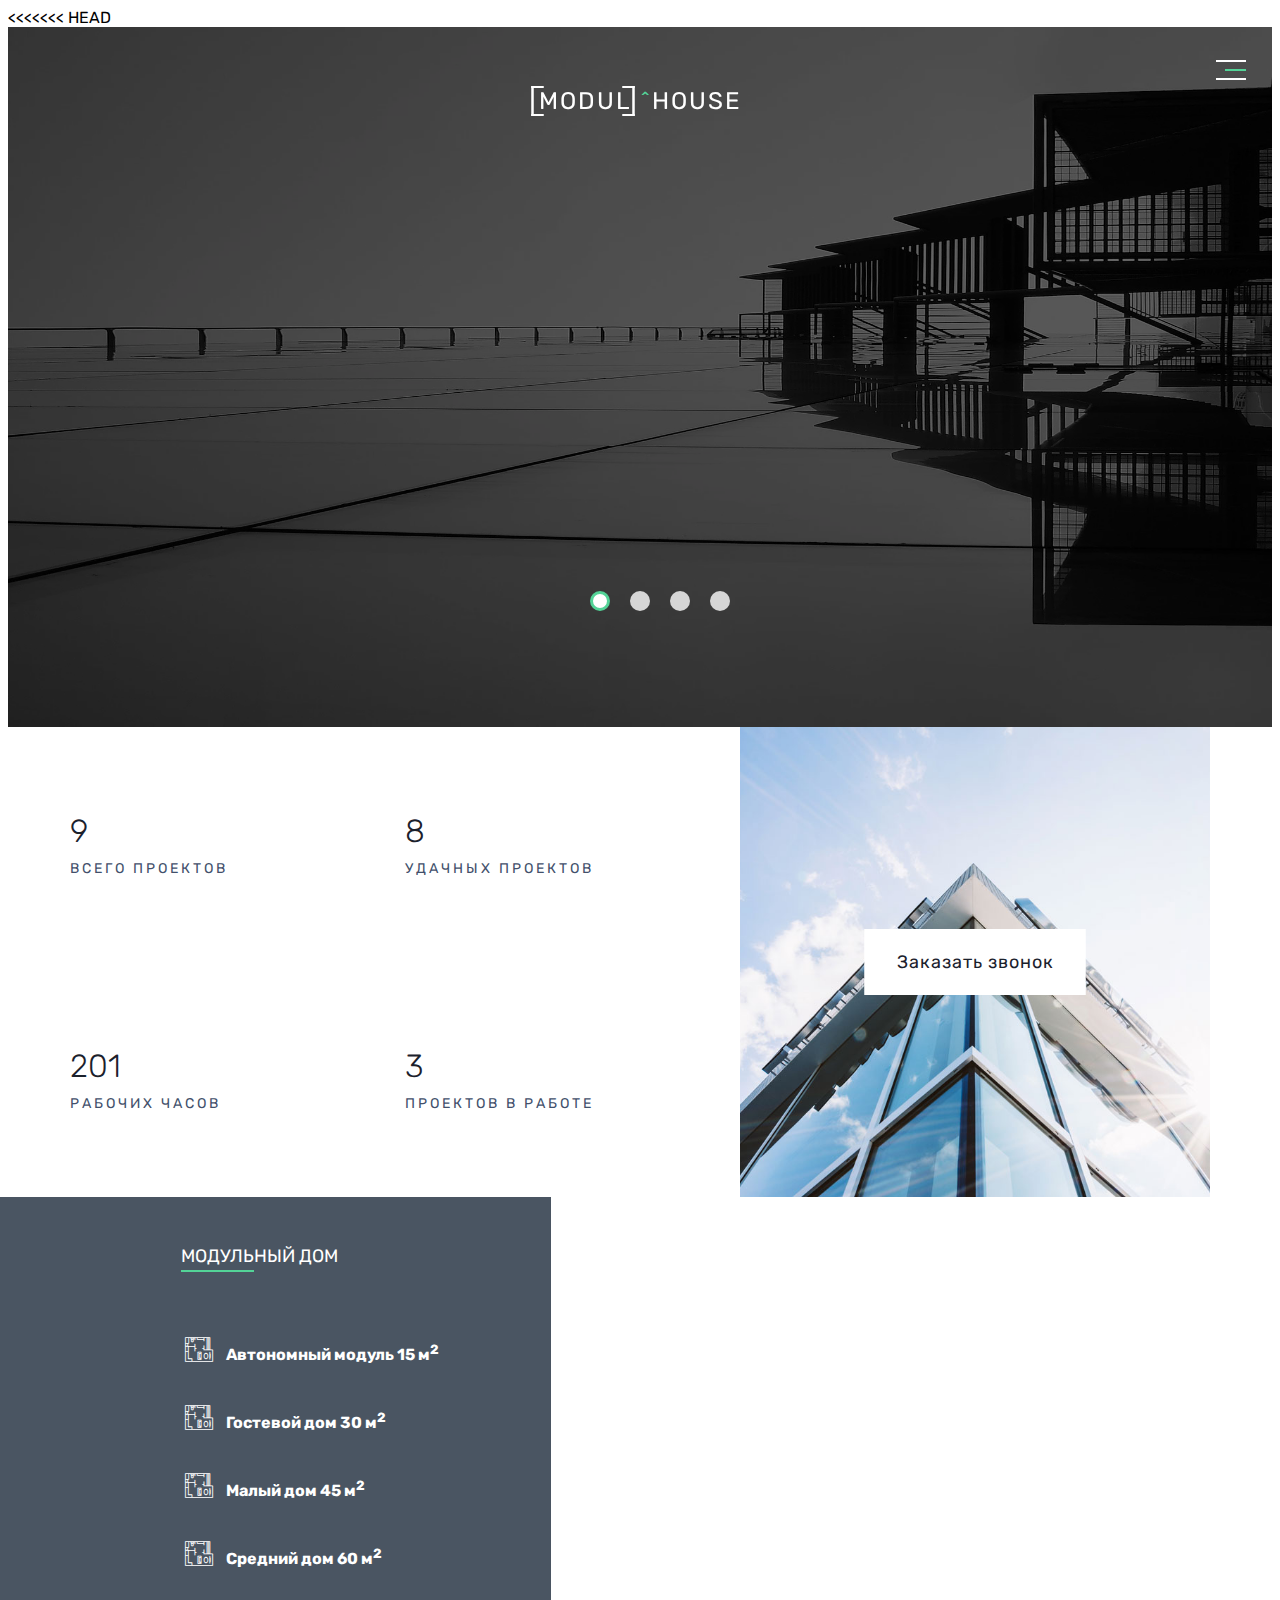
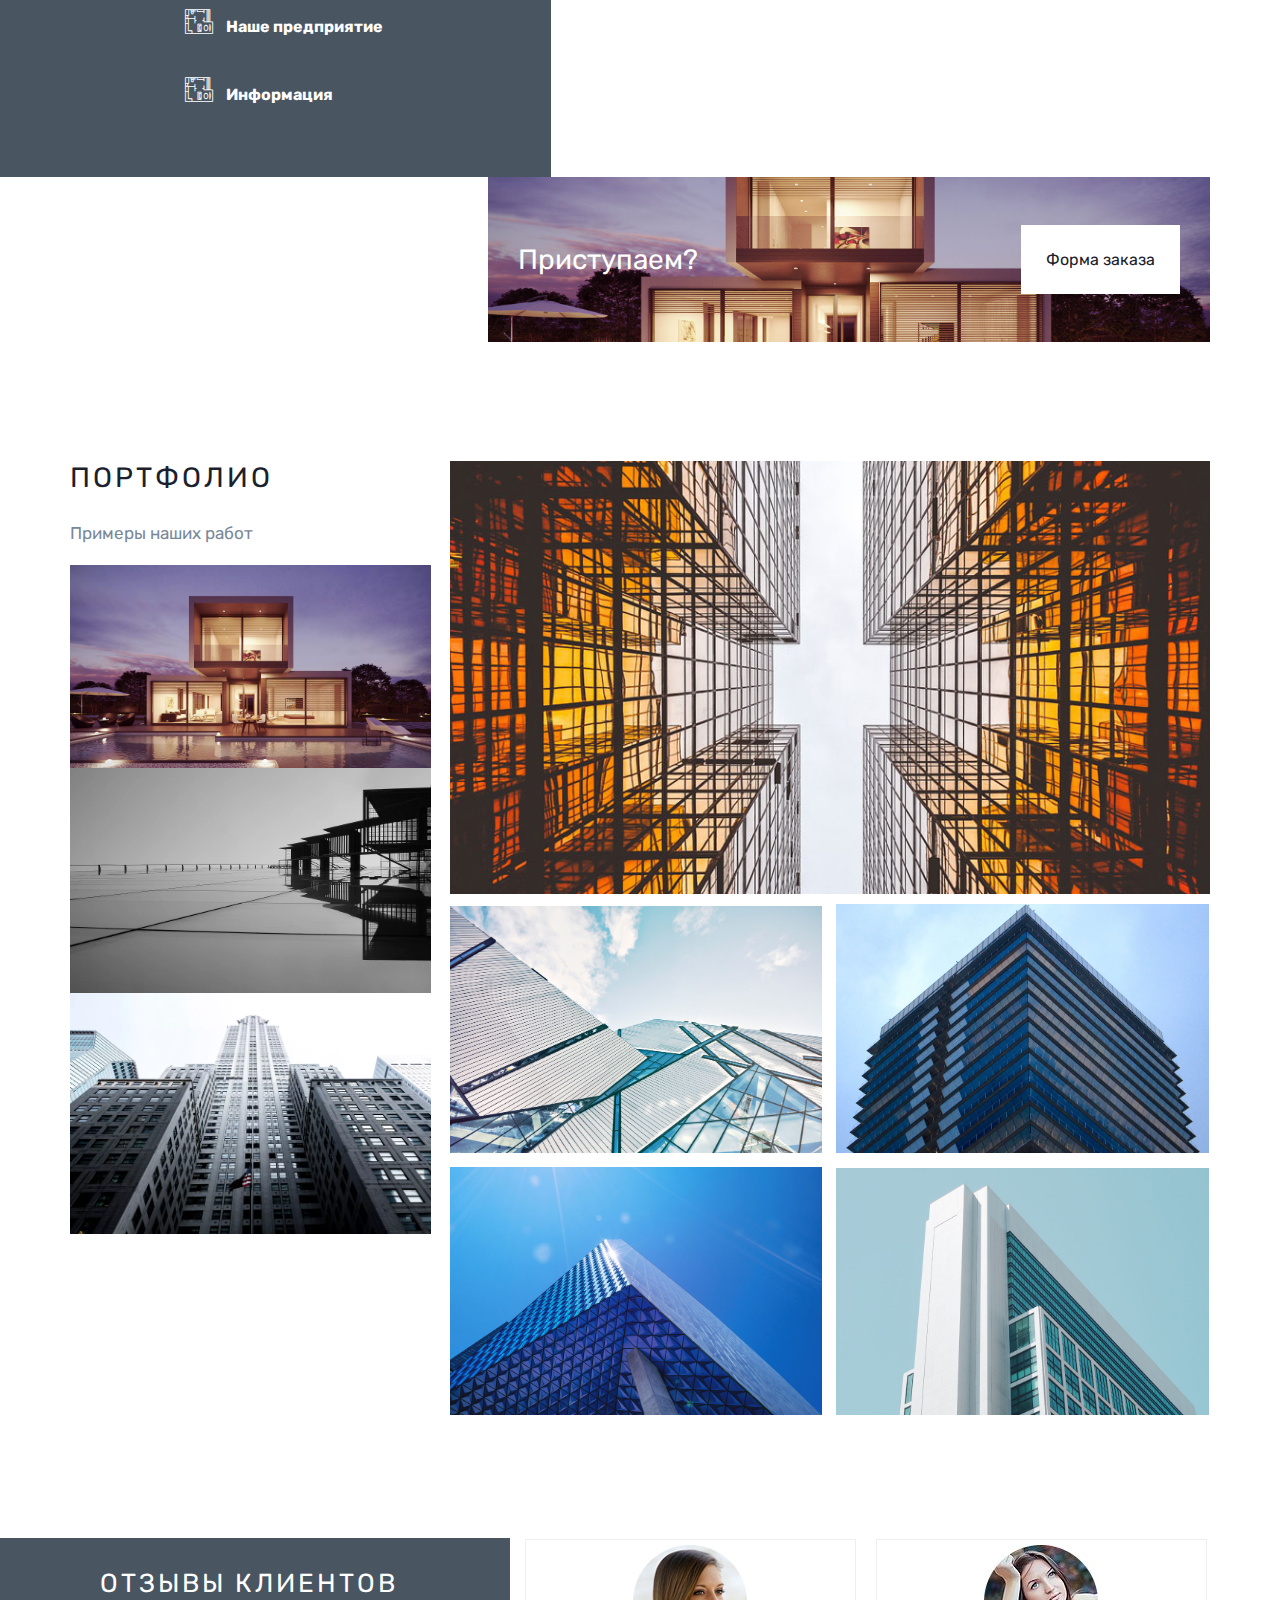
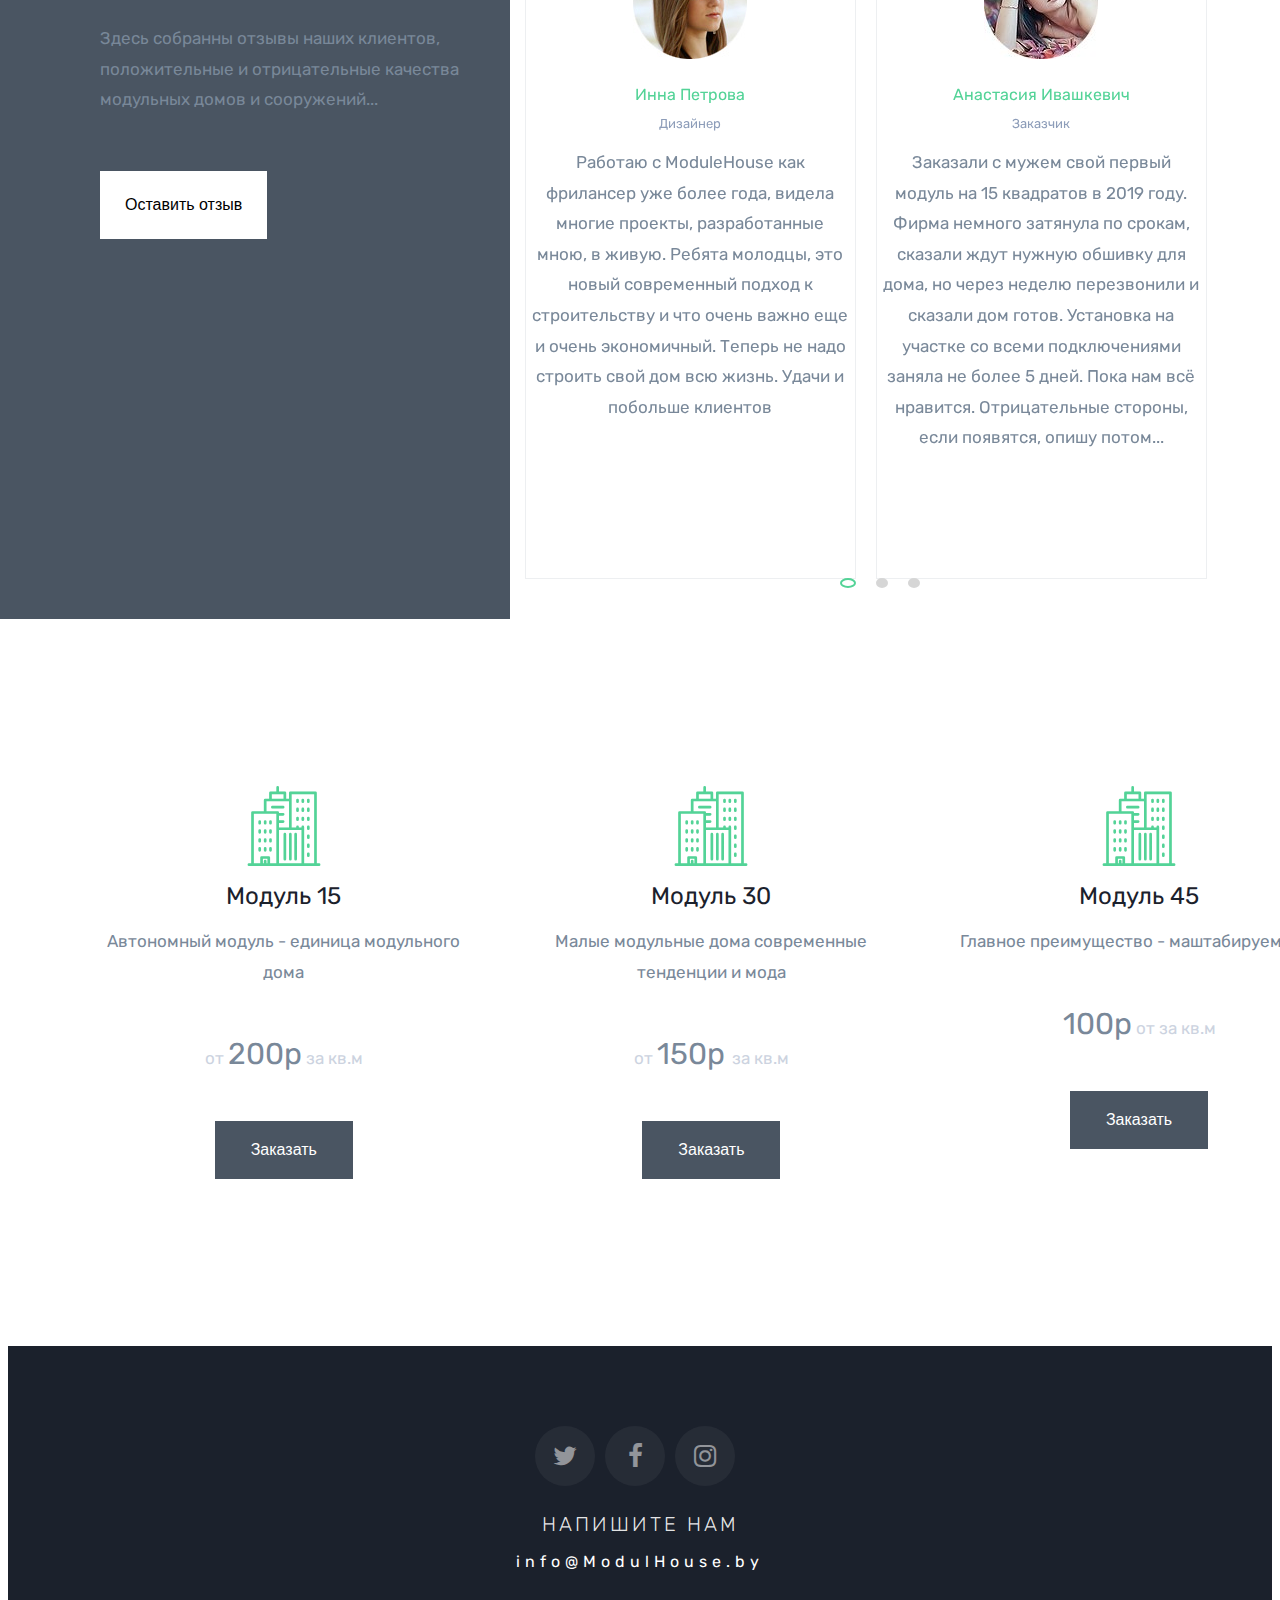
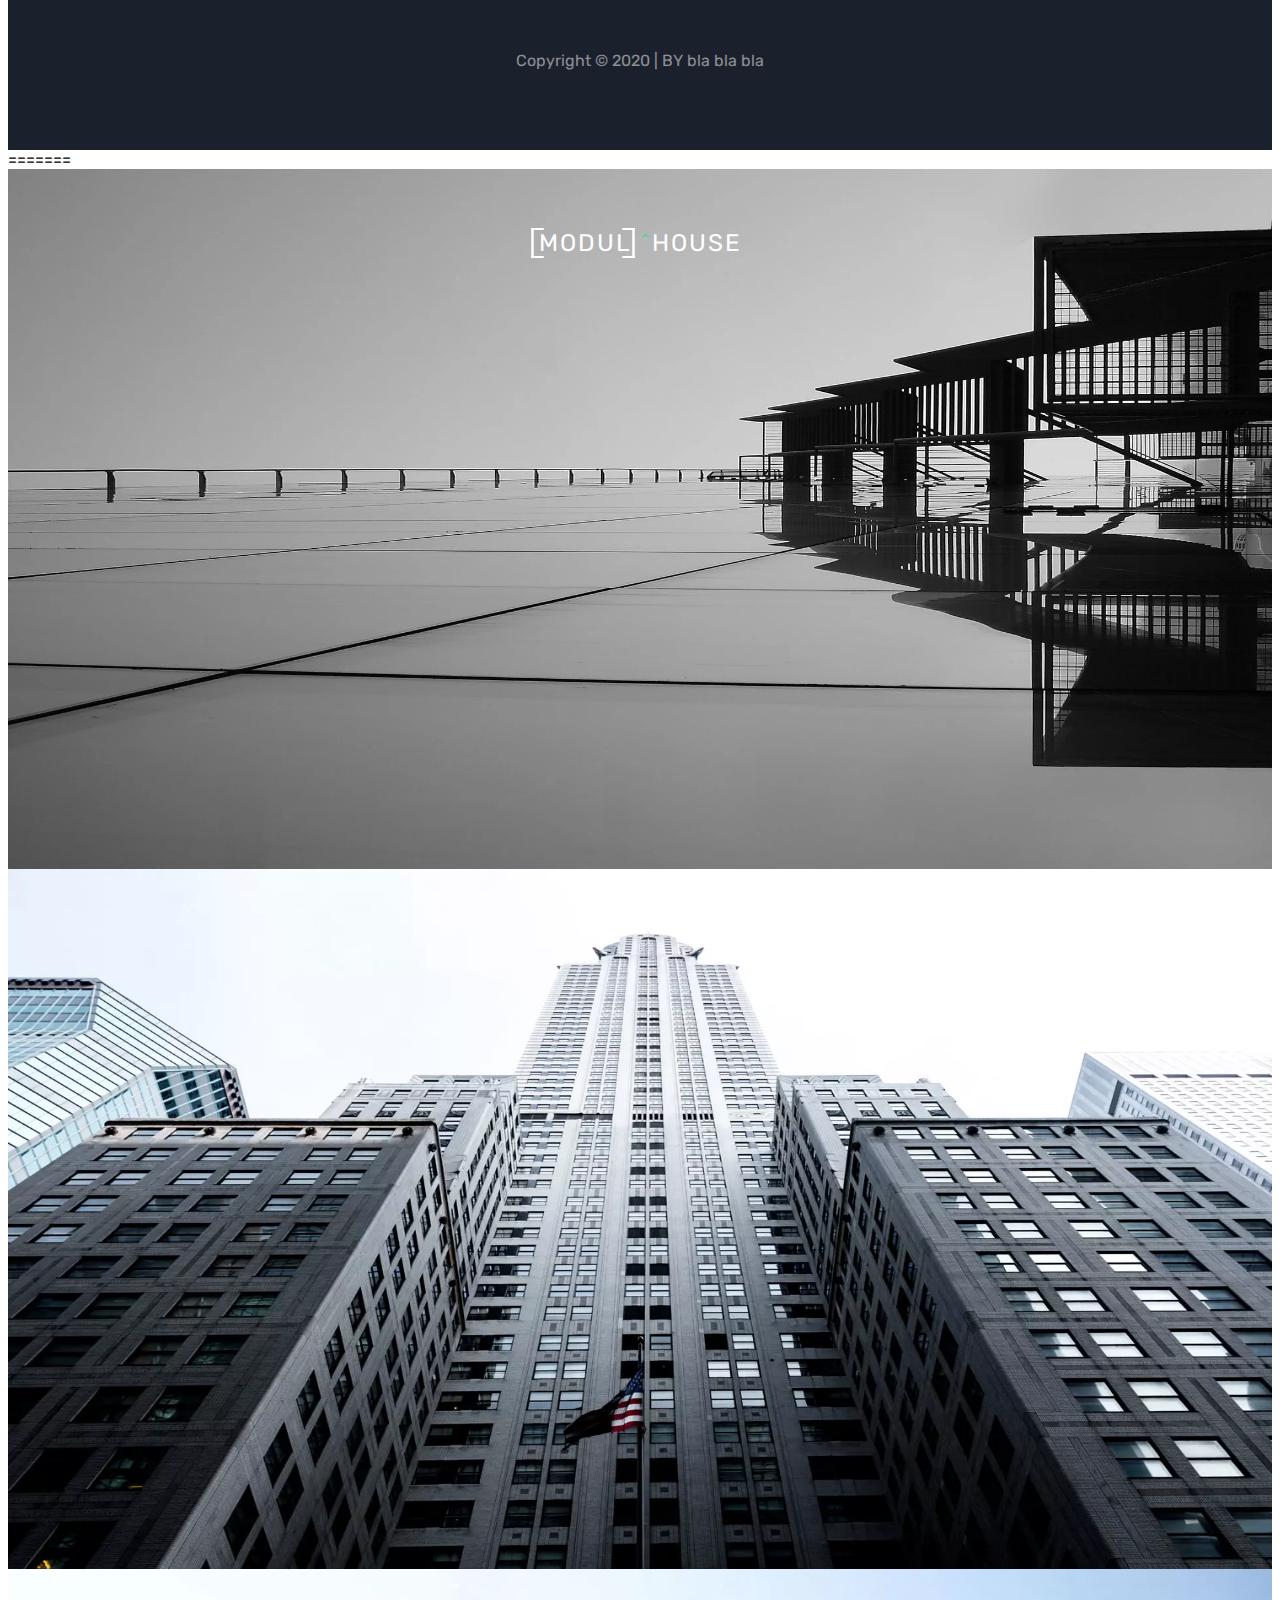
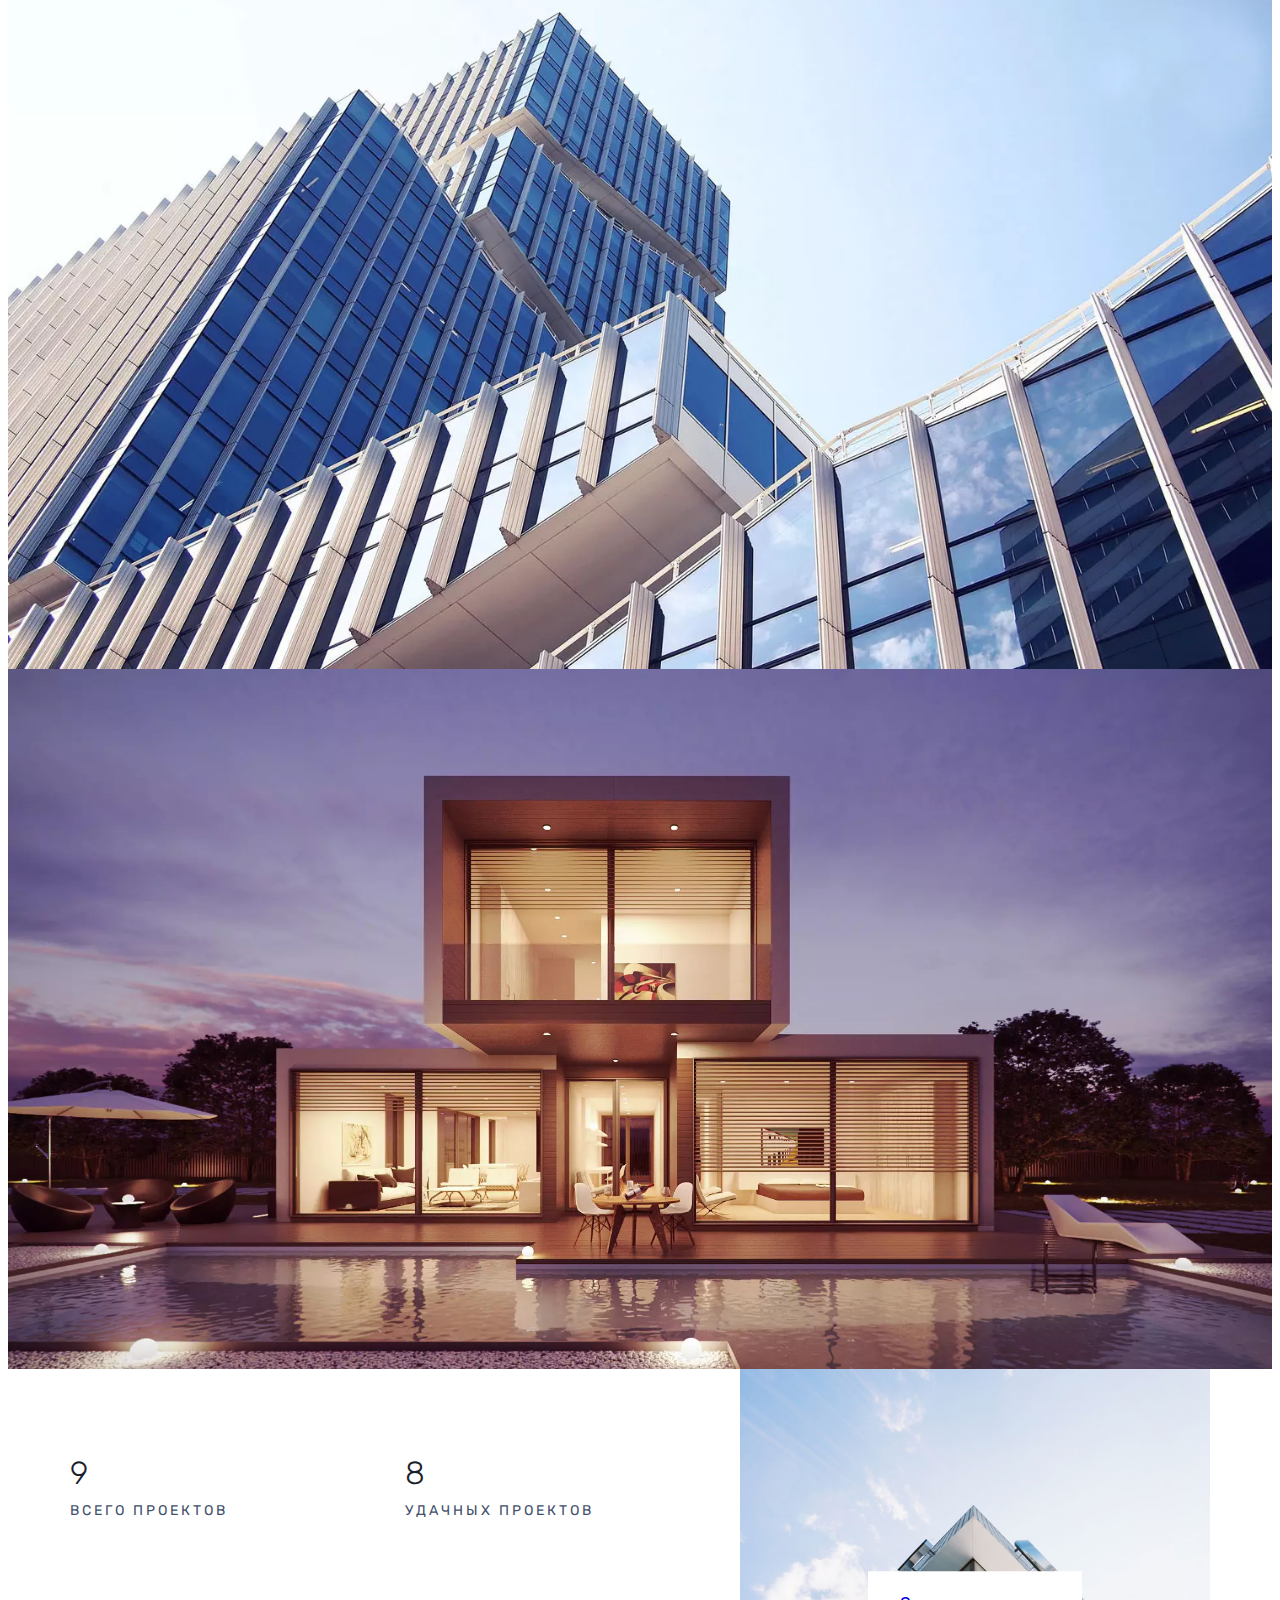
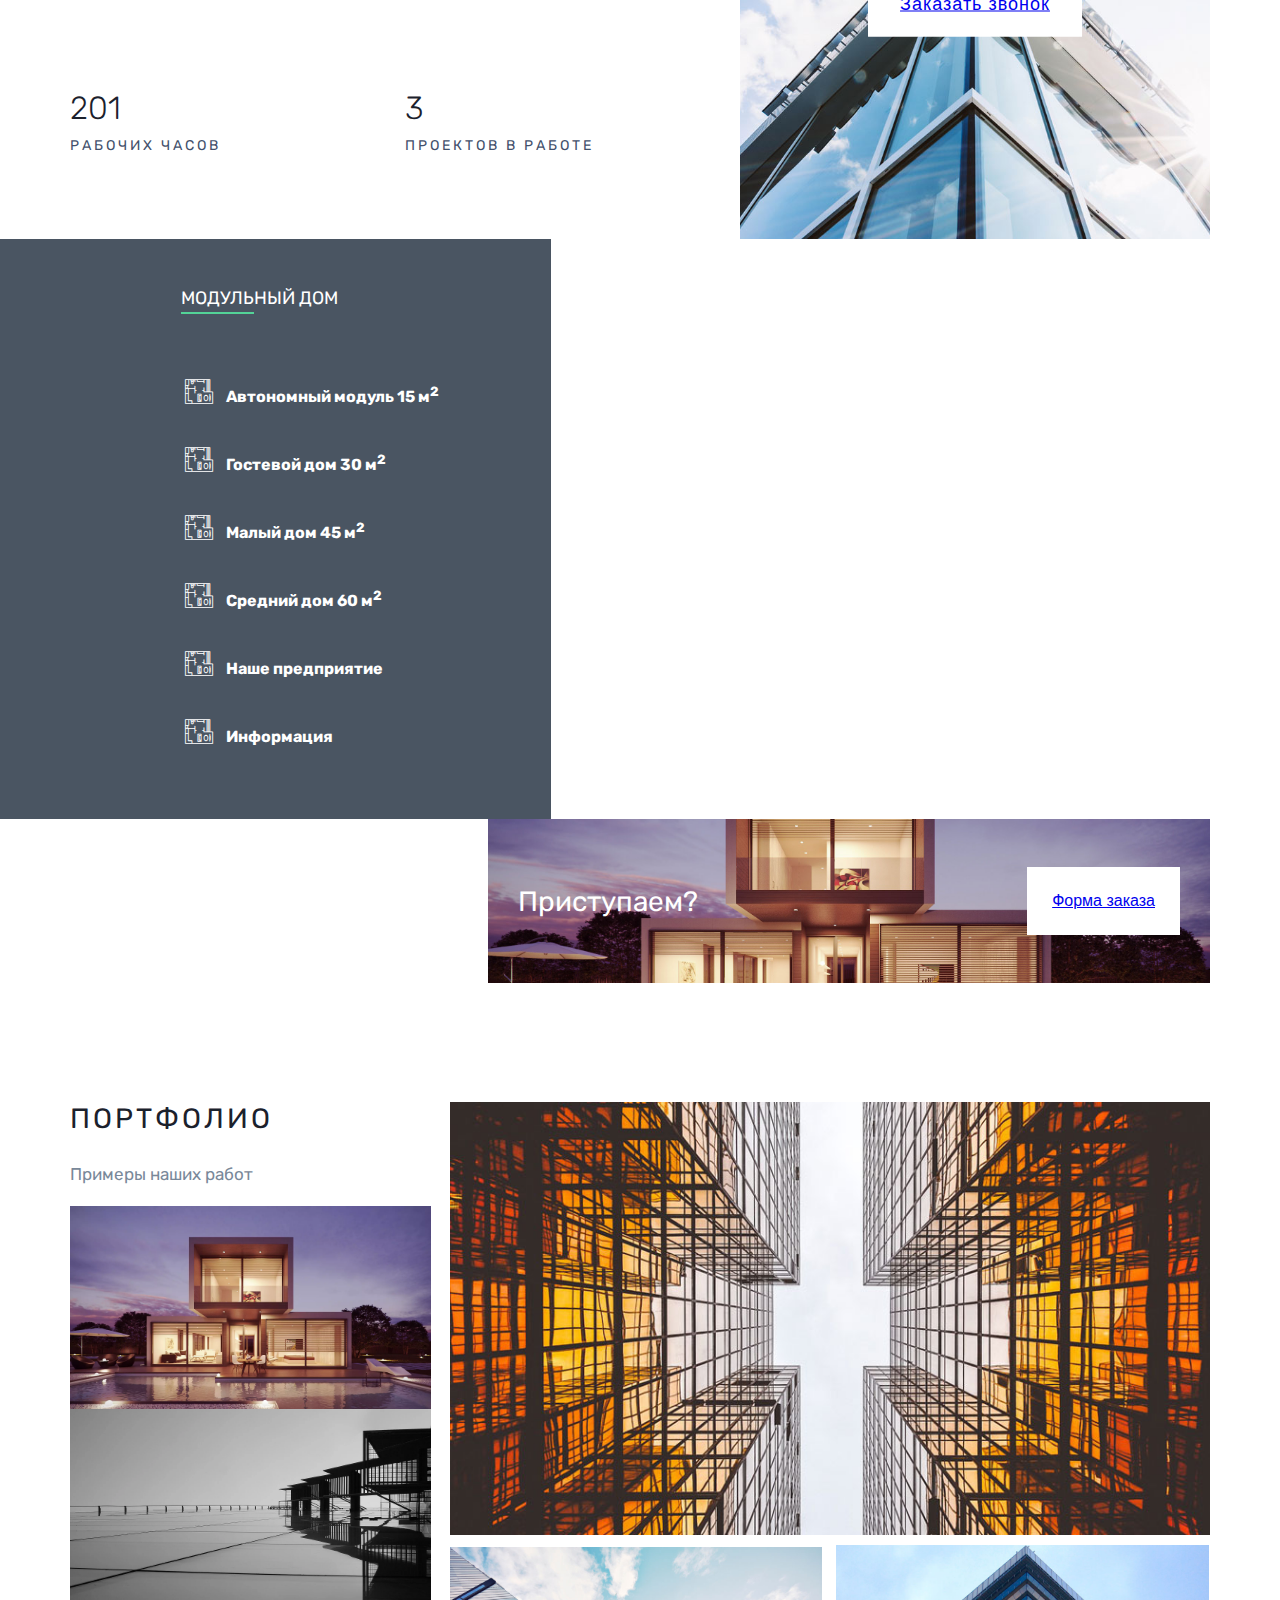
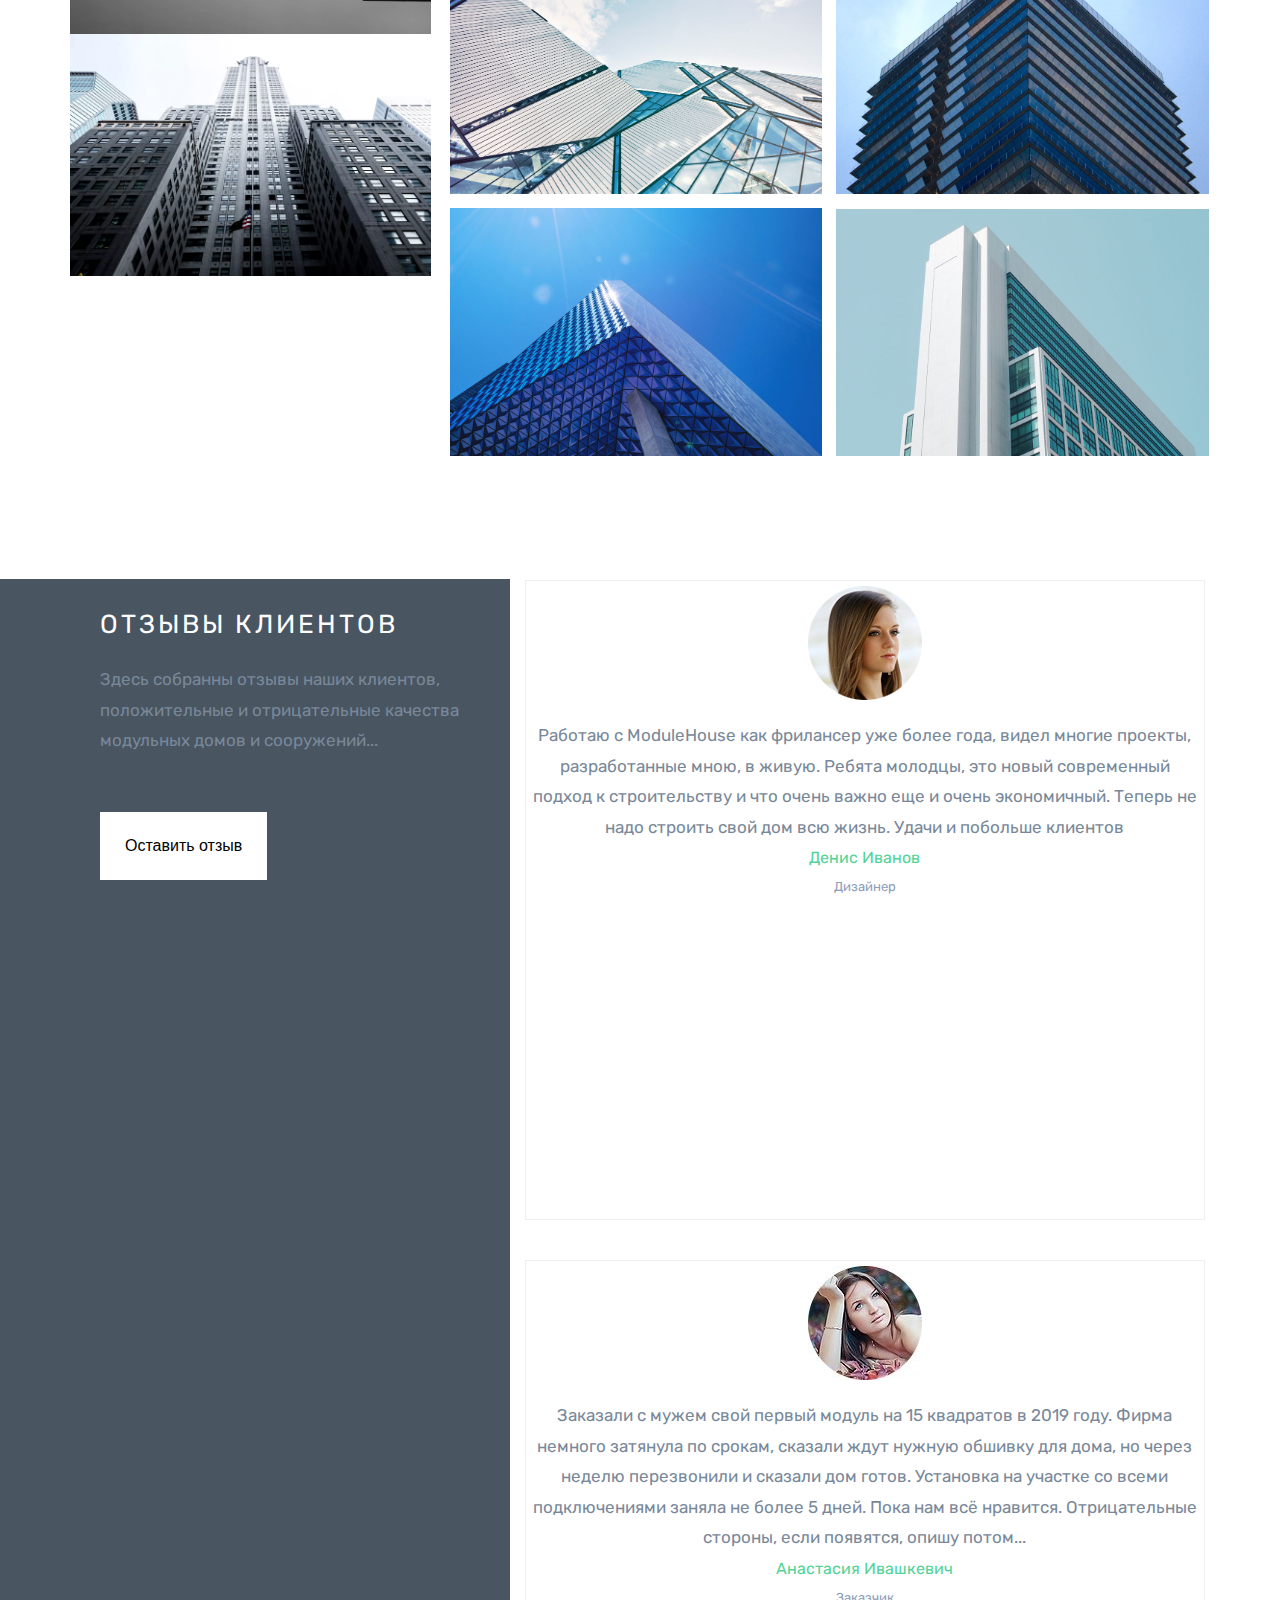
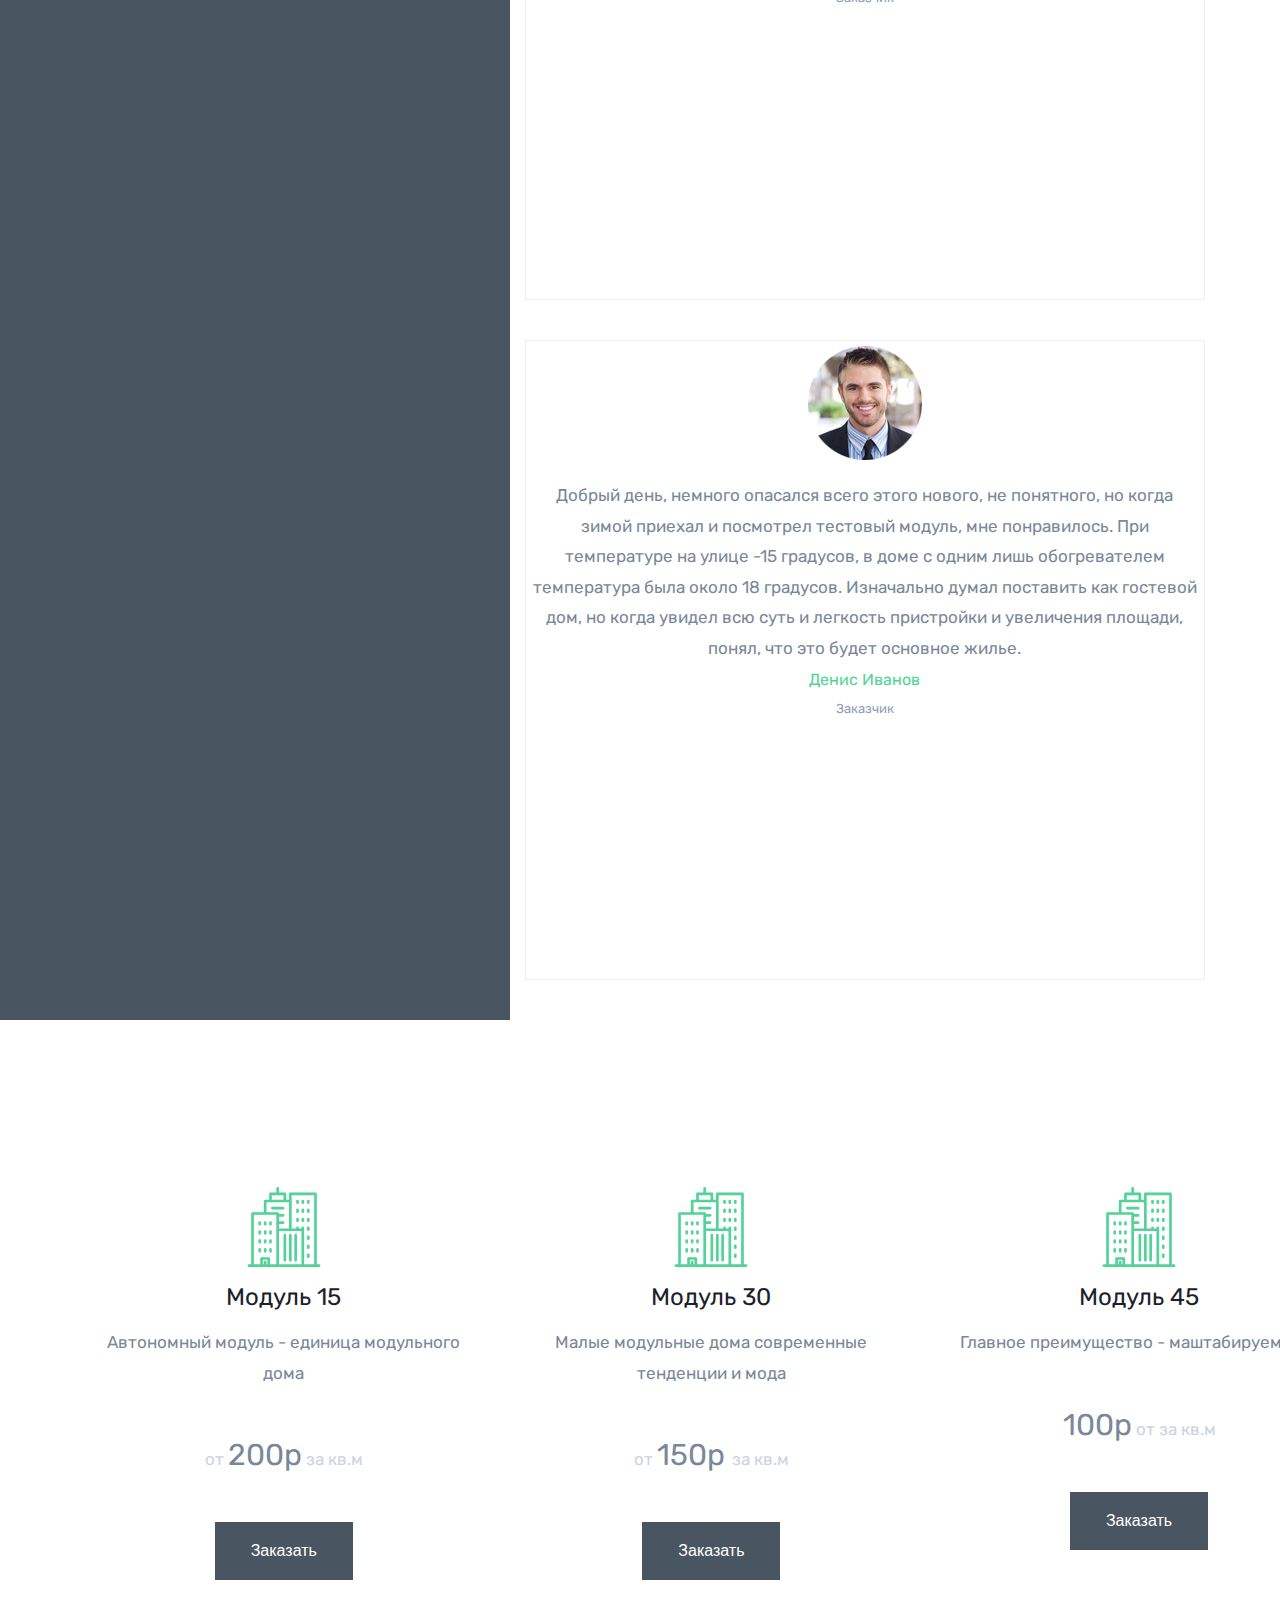
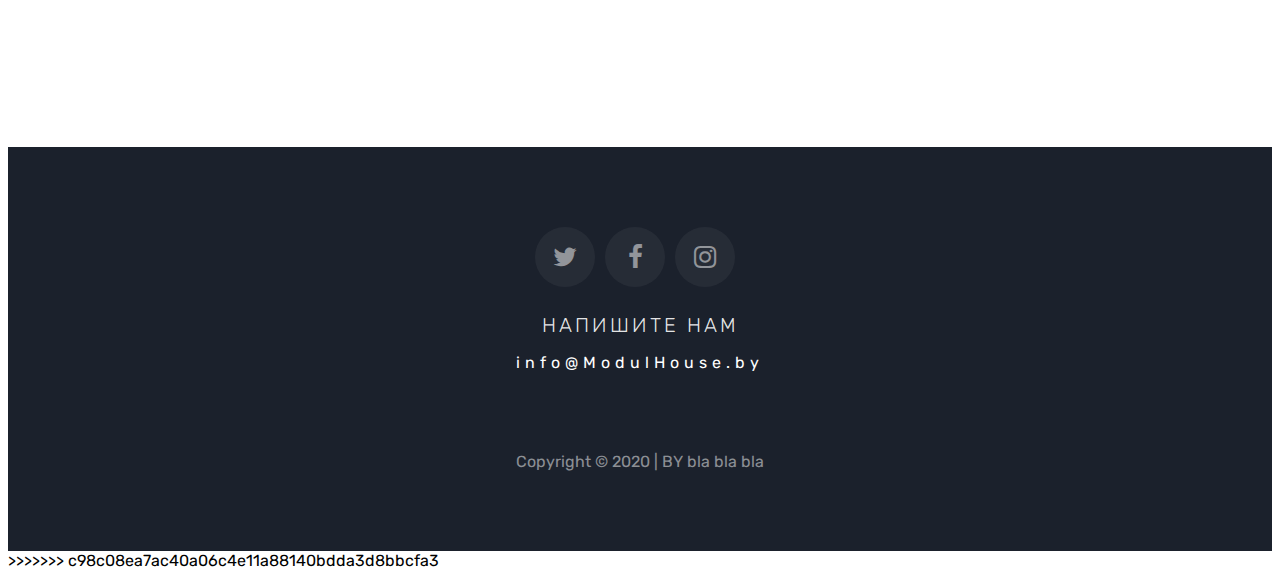
==== commit 7f0b215e: "Add files via upload" ====
--- a/index.html
+++ b/index.html
@@ -181,9 +181,18 @@
                 <div class="portfolio_subtitle">Примеры наших работ </div>
             </div>
             <div class="img_wrapper">
-                <img src="img/bg/bg_1.jpg" alt="">
-                <img src="img/bg/bg_2.jpg" alt="">
-                <img src="img/bg/bg_3.jpg" alt="">
+                <picture>
+                    <source srcset="img/slider/webp/bg_1.webp" type="image/webp">
+                    <img src="img/slider/bg_1.jpg" alt="1">
+                </picture>
+                <picture>
+                    <source srcset="img/slider/webp/bg_2.webp" type="image/webp">
+                    <img src="img/slider/bg_2.jpg" alt="2">
+                </picture>
+                <picture>
+                    <source srcset="img/slider/webp/bg_3.webp" type="image/webp">
+                    <img src="img/slider/bg_3.jpg" alt="3">
+                </picture>
             </div>
         </div> 
         <div class="img_portfolio_wrapper">
@@ -313,321 +322,330 @@
     <script src="js/anim.js"></script>
 </body>
 =======
-<!DOCTYPE html>
-<html lang="ru">
-<head>
-    <meta charset="UTF-8">
-    <meta name="viewport" content="width=device-width, initial-scale=1.0">
-    <link href="https://fonts.googleapis.com/css2?family=Rubik:wght@300;400;700&display=swap" rel="stylesheet">
-    <link rel="stylesheet" href="css/style.css">
-    <link rel="stylesheet" href="css/flaticon.css">
-    <link rel="stylesheet" href="css/icomoon.css">
-    <title>Modul^House</title>
-</head>
-<body>
-    <header class="index_header">
-        <div class="logo">
-            <a href="index.html"><h1 class="logo_text"><span>MODUL</span>  <span class="logo_roof">^</span>HOUSE</h1></a>
-        </div>
-        <div class="header_slider">
-                <div class="slider_item">
-                    <picture>
-                        <source srcset="img/slider/webp/bg_2.webp" type="image/webp">
-                        <img src="img/slider/bg_2.jpg" alt="2">
-                    </picture>
-                </div>
-                <div class="slider_item">
-                    <picture>
-                        <source srcset="img/slider/webp/bg_3.webp" type="image/webp">
-                        <img src="img/slider/bg_3.jpg" alt="3">
-                    </picture>
-                </div>
-                <div class="slider_item">
-                    <picture>
-                        <source srcset="img/slider/webp/bg_4.webp" type="image/webp">
-                        <img src="img/slider/bg_4.jpg" alt="4">
-                    </picture>
-                </div>
-                <div class="slider_item">
-                    <picture>
-                        <source srcset="img/slider/webp/bg_1.webp" type="image/webp">
-                        <img src="img/slider/bg_1.jpg" alt="1">
-                    </picture>
-                </div>
-        </div>
-        <div class="header_burger">
-            <span></span>
-        </div>
-        <nav class="header_menu">
-            <div class="menu_bg">
-                <ul>
-                    <li><a href="index.html" class="header_link_logo"><h1 class="logo"><span>MODUL</span><span class="logo_roof"> ^</span>HOUSE</h1></a></li>
-                    <li><a href="index.html" class="header_link">Главная</a></li>
-                    <li><a href="about.html" class="header_link">О нас</a></li>
-                    <li><a href="service.html" class="header_link">Модульные дома</a></li>
-                    <li><a href="portfolio.html" class="header_link">Портфолио</a></li>
-                    <li><a href="contact.html" class="header_link">Контакты</a></li>
-                </ul>
-                <div class="wrapper">
-                    <a href="contact.html" class="wave-btn">
-                        <span class="wave-btn_text">Позвонить</span>
-                        <span class="wave-btn_waves"></span>
-                    </a>
-                </div>
-            </div>
-        </nav>
-    </header>
-    <!-- content -->
- <section class="content">
-        <div class="content_container container">
-            <div class="wrapper">
-            <div class="content_wrapper">
-                <div class="content_item">
-                    <div class="counter1"></div>
-                    <div class="subtitle">Всего проектов</div>
-                </div>
-                <div class="content_item">
-                    <div class="counter2"></div>
-                    <div class="subtitle">Удачных проектов</div>
-                </div>
-                <div class="content_item">
-                    <div class="counter3"></div>
-                    <div class="subtitle">Рабочих часов</div>
-                </div>
-                <div class="content_item">
-                    <div class="counter4"></div>
-                    <div class="subtitle">Проектов в работе</div>
-                </div>
-            </div>
-            <div class="content_img_wrapper">
-                <img src="img/bg/image_1.jpg" alt="house">
-                <button class="content_btn"><a href="#popup" class="popup-link">Заказать звонок</a></button>
-               
-            </div>
-        </div>
-        </div>
-    </section>
-    <!-- service -->
-<section class="service">
-    <div class="service_container container">
-        <div class="service_wrapper naccs">
-            <div class="grid">
-                <div class="gc gc--1-of-3">
-                 <div class="menu service_nav">
-                    <h3><span>Модуль</span>ный дом</h3>
-                    <div><span class="flaticon-house-plans"></span> Автономный модуль 15 м<sup>2</sup></div>
-                    <div><span class="flaticon-house-plans"></span> Гостевой дом 30 м<sup>2</sup></div>
-                    <div><span class="flaticon-house-plans"></span> Малый дом 45 м<sup>2</sup></div>
-                    <div><span class="flaticon-house-plans"></span> Средний дом 60 м<sup>2</sup></div>
-                    <div><span class="flaticon-house-plans"></span> Наше предприятие</div>
-                    <div><span class="flaticon-house-plans"></span> Информация</div>
-                 </div>
-                </div>
-                <div class="gc gc--2-of-3">
-                 <ul class="nacc">
-                  <li сlass="active">
-                   <div></div>
-                  </li>
-                  <li>
-                   <div>
-                        <h2>Автономный модуль <span>15</span></h2>
-                        <img class="img_15" src="img/cxem/Modul15.jpg" alt="Modul15">
-                        <div class="accord_subtitle">Модуль представляет собой строение с несущим металлическим или деревянным каркасом и перекрытий с утеплителем PIR или PUR или каменная вата.</div>
-                        <button class="accord_btn"><a href="service.html">Больше информации</a></button>
-                   </div>
-                  </li>
-                  <li>
-                    <div>
-                        <h2>Гостевой дом <span>30</span></h2>
-                        <img class="img_30" src="img/cxem/Modul30.jpg" alt="Modul30">
-                        <div class="accord_subtitle">Два модуля 15</div>
-                        <button class="accord_btn"><a href="service.html">Больше информации</a></button>
-                   </div>
-                  </li>
-                  <li>
-                    <div>
-                        <h2>Малый дом <span>45</span></h2>
-                        <img class="img_45" src="img/cxem/Modul45.jpg" alt="Modul45">
-                        <div class="accord_subtitle">Три модуля 15</div>
-                        <button class="accord_btn"><a href="service.html">Больше информации</a></button>
-                   </div>
-                   </li>
-                   <li>
-                    <div>
-                        <h2>Средний дом <span>60</span></h2>
-                        <img class="img_60" src="img/cxem/Modul60.jpg" alt="Modul60">
-                        <div class="accord_subtitle">четыре модуля 15 + терраса</div>
-                        <button class="accord_btn"><a href="service.html">Больше информации</a></button>
-                   </div>
-                   </li>
-                   <li>
-                        <h2>Средний дом <span>60</span></h2>
-                        <img class="img_60" src="img/cxem/Modul60.jpg" alt="Modul60">
-                        <div class="accord_subtitle">четыре модуля 15 + терраса</div>
-                        <button class="accord_btn"><a href="service.html">Больше информации</a></button>
-                   </li>
-                   <li>
-                        <h2>Средний дом <span>60</span></h2>
-                        <img class="img_60" src="img/cxem/Modul60.jpg" alt="Modul60">
-                        <div class="accord_subtitle">четыре модуля 15 + терраса</div>
-                        <button class="accord_btn"><a href="service.html">Больше информации</a></button>
-                   </li>
-                 </ul>
-                </div>
-               </div>
-            </div>
-        </div>
-    </div>
-</section>
-<!-- started -->
-<section class="started">
-    <div class="started_container container">
-        <div class="started_wrapper">
-            <div class="started_title">Приступаем?</div>
-            <button class="started_btn"><a href="#popup" class="popup-link">Форма заказа</a></button>
-        </div>
-    </div>
-</section>
-<!-- porfolio -->
-<section class="porfolio">
-    <div class="portfolio_container container">
-        <div class="main_porfolio_wrapper">
-        <div class="portfolio_wrapper">
-            <div class="porfolio_content_wrapper">
-                <div class="portfolio_title">Портфолио</div>
-                <div class="portfolio_subtitle">Примеры наших работ </div>
-            </div>
-            <div class="img_wrapper">
-                <img src="img/bg/bg_1.jpg" alt="">
-                <img src="img/bg/bg_2.jpg" alt="">
-                <img src="img/bg/bg_3.jpg" alt="">
-            </div>
-        </div> 
-        <div class="img_portfolio_wrapper">
-            <img src="img/bg/image_9.jpg" alt="">
-            <img src="img/bg/image_8.jpg" alt="">
-            <img src="img/bg/image_5.jpg" alt="">
-            <img src="img/bg/image_6.jpg" alt="">
-            <img src="img/bg/image_7.jpg" alt="">
-        </div>
-        </div>
-    </div>
-</section>
-<!-- reviews -->
-<section class="about_reviews">
-    <div class="reviews_container container">
-        <div class="reviews_wrapper">
-            <div class="reviews_static">
-                <div class="static_title">Отзывы клиентов</div>
-                <div class="reviews_subtitle">Здесь собранны отзывы наших клиентов, положительные и отрицательные качества модульных домов и сооружений...</div>
-                <button class="reviews_left_btn">Оставить отзыв</button>
-            </div>
-            <div class="reviews_slider">
-                    <div class="reviews_slider_item">
-                        <div class="reviews_img_wrapper">
-                            <img src="img/r_slider/1.jpg" alt="1">
-                        </div>
-                        <div class="reviews_content">Работаю с ModuleHouse как фрилансер уже более года, видел многие проекты, разработанные мною, в живую. Ребята молодцы, это новый современный подход к строительству и что очень важно еще и очень экономичный. Теперь не надо строить свой дом всю жизнь. Удачи и побольше клиентов</div>
-                        <div class="author_name">Денис Иванов</div>
-                        <div class="who_is">Дизайнер</div>
-                    </div>
-                    <div class="reviews_slider_item">
-                        <div class="reviews_img_wrapper">
-                            <img src="img/r_slider/2.jpg" alt="2">
-                        </div>
-                        <div class="reviews_content">Заказали с мужем свой первый модуль на 15 квадратов в 2019 году. Фирма немного затянула по срокам, сказали ждут нужную обшивку для дома, но через неделю перезвонили и сказали дом готов. Установка на участке со всеми подключениями заняла не более 5 дней. Пока нам всё нравится. Отрицательные стороны, если появятся, опишу потом...</div>
-                        <div class="author_name">Анастасия Ивашкевич</div>
-                        <div class="who_is">Заказчик</div>
-                    </div>
-                    <div class="reviews_slider_item">
-                        <div class="reviews_img_wrapper">
-                            <img src="img/r_slider/3.jpg" alt="3">
-                        </div>
-                        <div class="reviews_content">Добрый день, немного опасался всего этого нового, не понятного, но когда зимой приехал и посмотрел тестовый модуль, мне понравилось. При температуре на улице -15 градусов, в доме с одним лишь обогревателем температура была около 18 градусов. Изначально думал поставить как гостевой дом, но когда увидел всю суть и легкость пристройки и увеличения площади, понял, что это будет основное жилье.</div>
-                        <div class="author_name"> Денис Иванов</div>
-                        <div class="who_is">Заказчик</div>
-                    </div>
-            </div>
-        </div>
-    </div>
-</section>
-<!-- price -->
-<section class="price">
-    <div class="price_container container">
-        <div class="price_wrapper">
-            <div class="price_item">
-                <span class="flaticon-skyline"></span>
-                <div class="price_title">Модуль 15</div>
-                <div class="price_subtitle">Автономный модуль - единица модульного дома</div>
-                <div class="price_price">от <span>200р</span> за кв.м</div>
-                <button class="price_btn">Заказать</button>
-                <div class="price_gallery"></div>
-            </div>
-            <div class="price_item">
-                <span class="flaticon-skyline"></span>
-                <div class="price_title">Модуль 30</div>
-                <div class="price_subtitle">Малые модульные дома современные тенденции и мода</div>
-                <div class="price_price">от <span>150р </span> за кв.м</div>
-                <button class="price_btn">Заказать</button>
-                <div class="price_gallery"></div>
-            </div>
-            <div class="price_item">
-                <span class="flaticon-skyline"></span>
-                <div class="price_title">Модуль 45</div>
-                <div class="price_subtitle">Главное преимущество - маштабируемость</div>
-                <div class="price_price"><span>100р</span> от  за кв.м</div>
-                <button class="price_btn">Заказать</button>
-                <div class="price_gallery"></div>
-            </div>
-        </div>
-    </div>
-</section>
-<!-- footer -->
-<section class="footer">
-    <div class="footer_container container">
-        <div class="social_icon">
-            <div class="twitter">
-                <a href="twitter.com"><span class="icon-twitter"></span></a>
-            </div>
-            <div class="facebook">
-                <a href="twitter.com"><span class="icon-facebook"></span></a>
-            </div>
-            <div class="instagram">
-                <a href="twitter.com"><span class="icon-instagram"></span></a>
-            </div>
-        </div>
-        <div class="contact_us">
-            <div class="footer_title">НАПИШИТЕ НАМ</div>
-            <div class="footer_mail">info@ModulHouse.by</div>
-        </div>
-        <div class="copyright">Copyright &copy; 2020 | BY bla bla bla
-        </div>
-    </div>
-</section>
-<!-- popup -->
-<div id="popup" class="popup">
-    <div class="popup_body">
-        <div class="popup_content">
-            <a href="" class="popup_close close-popup">X</a>
-            <div class="popup_title">Заказать звонок</div>
-            <div class="popup_text">
-                <form action="">
-                    <input type="text" placeholder="Ваше Имя..." name="first_name">
-                    <input type="text" placeholder="Ваш город..." name="loc">
-                    <input type="text" placeholder="Ваш телефон..." name="tel">
-                    <input type="submit">
-                </form>
-            </div>
-        </div>
-    </div>
-</div>
-<!-- scripts -->
-    <script src="//code.jquery.com/jquery-3.5.1.min.js"></script>
-    <script src="js/popup.js" ></script>
-    <script src="js/slick.min.js"></script>
-    <script src="js/slider.js"></script>
-    <script src="js/burger.js"></script>
-    <script src="js/anim.js"></script>
-</body>
+<!DOCTYPE html>
+<html lang="ru">
+<head>
+    <meta charset="UTF-8">
+    <meta name="viewport" content="width=device-width, initial-scale=1.0">
+    <link href="https://fonts.googleapis.com/css2?family=Rubik:wght@300;400;700&display=swap" rel="stylesheet">
+    <link rel="stylesheet" href="css/style.css">
+    <link rel="stylesheet" href="css/flaticon.css">
+    <link rel="stylesheet" href="css/icomoon.css">
+    <title>Modul^House</title>
+</head>
+<body>
+    <header class="index_header">
+        <div class="logo">
+            <a href="index.html"><h1 class="logo_text"><span>MODUL</span>  <span class="logo_roof">^</span>HOUSE</h1></a>
+        </div>
+        <div class="header_slider">
+                <div class="slider_item">
+                    <picture>
+                        <source srcset="img/slider/webp/bg_2.webp" type="image/webp">
+                        <img src="img/slider/bg_2.jpg" alt="2">
+                    </picture>
+                </div>
+                <div class="slider_item">
+                    <picture>
+                        <source srcset="img/slider/webp/bg_3.webp" type="image/webp">
+                        <img src="img/slider/bg_3.jpg" alt="3">
+                    </picture>
+                </div>
+                <div class="slider_item">
+                    <picture>
+                        <source srcset="img/slider/webp/bg_4.webp" type="image/webp">
+                        <img src="img/slider/bg_4.jpg" alt="4">
+                    </picture>
+                </div>
+                <div class="slider_item">
+                    <picture>
+                        <source srcset="img/slider/webp/bg_1.webp" type="image/webp">
+                        <img src="img/slider/bg_1.jpg" alt="1">
+                    </picture>
+                </div>
+        </div>
+        <div class="header_burger">
+            <span></span>
+        </div>
+        <nav class="header_menu">
+            <div class="menu_bg">
+                <ul>
+                    <li><a href="index.html" class="header_link_logo"><h1 class="logo"><span>MODUL</span><span class="logo_roof"> ^</span>HOUSE</h1></a></li>
+                    <li><a href="index.html" class="header_link">Главная</a></li>
+                    <li><a href="about.html" class="header_link">О нас</a></li>
+                    <li><a href="service.html" class="header_link">Модульные дома</a></li>
+                    <li><a href="portfolio.html" class="header_link">Портфолио</a></li>
+                    <li><a href="contact.html" class="header_link">Контакты</a></li>
+                </ul>
+                <div class="wrapper">
+                    <a href="contact.html" class="wave-btn">
+                        <span class="wave-btn_text">Позвонить</span>
+                        <span class="wave-btn_waves"></span>
+                    </a>
+                </div>
+            </div>
+        </nav>
+    </header>
+    <!-- content -->
+ <section class="content">
+        <div class="content_container container">
+            <div class="wrapper">
+            <div class="content_wrapper">
+                <div class="content_item">
+                    <div class="counter1"></div>
+                    <div class="subtitle">Всего проектов</div>
+                </div>
+                <div class="content_item">
+                    <div class="counter2"></div>
+                    <div class="subtitle">Удачных проектов</div>
+                </div>
+                <div class="content_item">
+                    <div class="counter3"></div>
+                    <div class="subtitle">Рабочих часов</div>
+                </div>
+                <div class="content_item">
+                    <div class="counter4"></div>
+                    <div class="subtitle">Проектов в работе</div>
+                </div>
+            </div>
+            <div class="content_img_wrapper">
+                <img src="img/bg/image_1.jpg" alt="house">
+                <button class="content_btn"><a href="#popup" class="popup-link">Заказать звонок</a></button>
+               
+            </div>
+        </div>
+        </div>
+    </section>
+    <!-- service -->
+<section class="service">
+    <div class="service_container container">
+        <div class="service_wrapper naccs">
+            <div class="grid">
+                <div class="gc gc--1-of-3">
+                 <div class="menu service_nav">
+                    <h3><span>Модуль</span>ный дом</h3>
+                    <div><span class="flaticon-house-plans"></span> Автономный модуль 15 м<sup>2</sup></div>
+                    <div><span class="flaticon-house-plans"></span> Гостевой дом 30 м<sup>2</sup></div>
+                    <div><span class="flaticon-house-plans"></span> Малый дом 45 м<sup>2</sup></div>
+                    <div><span class="flaticon-house-plans"></span> Средний дом 60 м<sup>2</sup></div>
+                    <div><span class="flaticon-house-plans"></span> Наше предприятие</div>
+                    <div><span class="flaticon-house-plans"></span> Информация</div>
+                 </div>
+                </div>
+                <div class="gc gc--2-of-3">
+                 <ul class="nacc">
+                  <li сlass="active">
+                   <div></div>
+                  </li>
+                  <li>
+                   <div>
+                        <h2>Автономный модуль <span>15</span></h2>
+                        <img class="img_15" src="img/cxem/Modul15.jpg" alt="Modul15">
+                        <div class="accord_subtitle">Модуль представляет собой строение с несущим металлическим или деревянным каркасом и перекрытий с утеплителем PIR или PUR или каменная вата.</div>
+                        <button class="accord_btn"><a href="service.html">Больше информации</a></button>
+                   </div>
+                  </li>
+                  <li>
+                    <div>
+                        <h2>Гостевой дом <span>30</span></h2>
+                        <img class="img_30" src="img/cxem/Modul30.jpg" alt="Modul30">
+                        <div class="accord_subtitle">Два модуля 15</div>
+                        <button class="accord_btn"><a href="service.html">Больше информации</a></button>
+                   </div>
+                  </li>
+                  <li>
+                    <div>
+                        <h2>Малый дом <span>45</span></h2>
+                        <img class="img_45" src="img/cxem/Modul45.jpg" alt="Modul45">
+                        <div class="accord_subtitle">Три модуля 15</div>
+                        <button class="accord_btn"><a href="service.html">Больше информации</a></button>
+                   </div>
+                   </li>
+                   <li>
+                    <div>
+                        <h2>Средний дом <span>60</span></h2>
+                        <img class="img_60" src="img/cxem/Modul60.jpg" alt="Modul60">
+                        <div class="accord_subtitle">четыре модуля 15 + терраса</div>
+                        <button class="accord_btn"><a href="service.html">Больше информации</a></button>
+                   </div>
+                   </li>
+                   <li>
+                        <h2>Средний дом <span>60</span></h2>
+                        <img class="img_60" src="img/cxem/Modul60.jpg" alt="Modul60">
+                        <div class="accord_subtitle">четыре модуля 15 + терраса</div>
+                        <button class="accord_btn"><a href="service.html">Больше информации</a></button>
+                   </li>
+                   <li>
+                        <h2>Средний дом <span>60</span></h2>
+                        <img class="img_60" src="img/cxem/Modul60.jpg" alt="Modul60">
+                        <div class="accord_subtitle">четыре модуля 15 + терраса</div>
+                        <button class="accord_btn"><a href="service.html">Больше информации</a></button>
+                   </li>
+                 </ul>
+                </div>
+               </div>
+            </div>
+        </div>
+    </div>
+</section>
+<!-- started -->
+<section class="started">
+    <div class="started_container container">
+        <div class="started_wrapper">
+            <div class="started_title">Приступаем?</div>
+            <button class="started_btn"><a href="#popup" class="popup-link">Форма заказа</a></button>
+        </div>
+    </div>
+</section>
+<!-- porfolio -->
+<section class="porfolio">
+    <div class="portfolio_container container">
+        <div class="main_porfolio_wrapper">
+        <div class="portfolio_wrapper">
+            <div class="porfolio_content_wrapper">
+                <div class="portfolio_title">Портфолио</div>
+                <div class="portfolio_subtitle">Примеры наших работ </div>
+            </div>
+            <div class="img_wrapper">
+                <picture>
+                    <source srcset="img/slider/webp/bg_1.webp" type="image/webp">
+                    <img src="img/slider/bg_1.jpg" alt="1">
+                </picture>
+                <picture>
+                    <source srcset="img/slider/webp/bg_2.webp" type="image/webp">
+                    <img src="img/slider/bg_2.jpg" alt="2">
+                </picture>
+                <picture>
+                    <source srcset="img/slider/webp/bg_3.webp" type="image/webp">
+                    <img src="img/slider/bg_3.jpg" alt="3">
+                </picture>
+            </div>
+        </div> 
+        <div class="img_portfolio_wrapper">
+            <img src="img/bg/image_9.jpg" alt="">
+            <img src="img/bg/image_8.jpg" alt="">
+            <img src="img/bg/image_5.jpg" alt="">
+            <img src="img/bg/image_6.jpg" alt="">
+            <img src="img/bg/image_7.jpg" alt="">
+        </div>
+        </div>
+    </div>
+</section>
+<!-- reviews -->
+<section class="about_reviews">
+    <div class="reviews_container container">
+        <div class="reviews_wrapper">
+            <div class="reviews_static">
+                <div class="static_title">Отзывы клиентов</div>
+                <div class="reviews_subtitle">Здесь собранны отзывы наших клиентов, положительные и отрицательные качества модульных домов и сооружений...</div>
+                <button class="reviews_left_btn">Оставить отзыв</button>
+            </div>
+            <div class="reviews_slider">
+                    <div class="reviews_slider_item">
+                        <div class="reviews_img_wrapper">
+                            <img src="img/r_slider/1.jpg" alt="1">
+                        </div>
+                        <div class="reviews_content">Работаю с ModuleHouse как фрилансер уже более года, видел многие проекты, разработанные мною, в живую. Ребята молодцы, это новый современный подход к строительству и что очень важно еще и очень экономичный. Теперь не надо строить свой дом всю жизнь. Удачи и побольше клиентов</div>
+                        <div class="author_name">Денис Иванов</div>
+                        <div class="who_is">Дизайнер</div>
+                    </div>
+                    <div class="reviews_slider_item">
+                        <div class="reviews_img_wrapper">
+                            <img src="img/r_slider/2.jpg" alt="2">
+                        </div>
+                        <div class="reviews_content">Заказали с мужем свой первый модуль на 15 квадратов в 2019 году. Фирма немного затянула по срокам, сказали ждут нужную обшивку для дома, но через неделю перезвонили и сказали дом готов. Установка на участке со всеми подключениями заняла не более 5 дней. Пока нам всё нравится. Отрицательные стороны, если появятся, опишу потом...</div>
+                        <div class="author_name">Анастасия Ивашкевич</div>
+                        <div class="who_is">Заказчик</div>
+                    </div>
+                    <div class="reviews_slider_item">
+                        <div class="reviews_img_wrapper">
+                            <img src="img/r_slider/3.jpg" alt="3">
+                        </div>
+                        <div class="reviews_content">Добрый день, немного опасался всего этого нового, не понятного, но когда зимой приехал и посмотрел тестовый модуль, мне понравилось. При температуре на улице -15 градусов, в доме с одним лишь обогревателем температура была около 18 градусов. Изначально думал поставить как гостевой дом, но когда увидел всю суть и легкость пристройки и увеличения площади, понял, что это будет основное жилье.</div>
+                        <div class="author_name"> Денис Иванов</div>
+                        <div class="who_is">Заказчик</div>
+                    </div>
+            </div>
+        </div>
+    </div>
+</section>
+<!-- price -->
+<section class="price">
+    <div class="price_container container">
+        <div class="price_wrapper">
+            <div class="price_item">
+                <span class="flaticon-skyline"></span>
+                <div class="price_title">Модуль 15</div>
+                <div class="price_subtitle">Автономный модуль - единица модульного дома</div>
+                <div class="price_price">от <span>200р</span> за кв.м</div>
+                <button class="price_btn">Заказать</button>
+                <div class="price_gallery"></div>
+            </div>
+            <div class="price_item">
+                <span class="flaticon-skyline"></span>
+                <div class="price_title">Модуль 30</div>
+                <div class="price_subtitle">Малые модульные дома современные тенденции и мода</div>
+                <div class="price_price">от <span>150р </span> за кв.м</div>
+                <button class="price_btn">Заказать</button>
+                <div class="price_gallery"></div>
+            </div>
+            <div class="price_item">
+                <span class="flaticon-skyline"></span>
+                <div class="price_title">Модуль 45</div>
+                <div class="price_subtitle">Главное преимущество - маштабируемость</div>
+                <div class="price_price"><span>100р</span> от  за кв.м</div>
+                <button class="price_btn">Заказать</button>
+                <div class="price_gallery"></div>
+            </div>
+        </div>
+    </div>
+</section>
+<!-- footer -->
+<section class="footer">
+    <div class="footer_container container">
+        <div class="social_icon">
+            <div class="twitter">
+                <a href="twitter.com"><span class="icon-twitter"></span></a>
+            </div>
+            <div class="facebook">
+                <a href="twitter.com"><span class="icon-facebook"></span></a>
+            </div>
+            <div class="instagram">
+                <a href="twitter.com"><span class="icon-instagram"></span></a>
+            </div>
+        </div>
+        <div class="contact_us">
+            <div class="footer_title">НАПИШИТЕ НАМ</div>
+            <div class="footer_mail">info@ModulHouse.by</div>
+        </div>
+        <div class="copyright">Copyright &copy; 2020 | BY bla bla bla
+        </div>
+    </div>
+</section>
+<!-- popup -->
+<div id="popup" class="popup">
+    <div class="popup_body">
+        <div class="popup_content">
+            <a href="" class="popup_close close-popup">X</a>
+            <div class="popup_title">Заказать звонок</div>
+            <div class="popup_text">
+                <form action="">
+                    <input type="text" placeholder="Ваше Имя..." name="first_name">
+                    <input type="text" placeholder="Ваш город..." name="loc">
+                    <input type="text" placeholder="Ваш телефон..." name="tel">
+                    <input type="submit">
+                </form>
+            </div>
+        </div>
+    </div>
+</div>
+<!-- scripts -->
+    <script src="//code.jquery.com/jquery-3.5.1.min.js"></script>
+    <script src="js/popup.js" ></script>
+    <script src="js/slick.min.js"></script>
+    <script src="js/slider.js"></script>
+    <script src="js/burger.js"></script>
+    <script src="js/anim.js"></script>
+</body>
 >>>>>>> c98c08ea7ac40a06c4e11a88140bdda3d8bbcfa3
 </html>--- a/css/style.css
+++ b/css/style.css
@@ -1,3 +1,1427 @@
+<<<<<<< HEAD
+*{
+    padding: 0;
+    margin: 0;
+    box-sizing: border-box;
+    outline: none;
+}
+body{
+    font-family: 'Rubik', sans-serif;
+}
+
+body.lock{
+    overflow: hidden;
+}
+/* header */
+h1{
+    font-size: 24px;
+    font-weight: 400;
+    letter-spacing: 2px;
+    color: #fff;
+    position: absolute;
+    z-index: 1;
+    margin: 60px 0 0 0;
+    right: 50%;
+    transform: translate(50%, 0%); 
+}
+h1 span:before{
+    position: absolute;
+    content: '';
+    top: -1px;
+    left:-7px;
+    height: 26px;
+    width: 10px;
+    background-color: transparent;
+    border: 2px solid #fff;
+    border-right: none;
+}
+h1 span:after{
+    position: absolute;
+    content: '';
+    top: -1px;
+    left: 84px;
+    height: 26px;
+    width: 10px;
+    background-color: transparent;
+    border: 2px solid #fff;
+    border-left: none;
+}
+.logo .logo_roof{
+    color:#53d397;
+}
+/* header burger */
+.header_burger{
+    display: block;
+    position: absolute;
+    width: 30px;
+    height: 20px;
+    left: 95%;
+    top: 60px;
+    z-index: 3;
+    cursor: pointer;
+}
+.header_burger:hover span{
+    width: 100%;
+    transition: all 0.5s ease;
+}
+.header_burger span{
+    position: absolute;
+    width: 70%;
+    background-color: #53d397;
+    height: 2px;
+    right: 0;
+    top: 9px;
+}
+.header_burger:before,
+.header_burger:after{
+    content: '';
+    background-color: #fff;
+    position: absolute;
+    width: 100%;
+    height: 2px;
+    left: 0;
+}
+.header_burger:before{
+    top: 0;
+}
+.header_burger:after{
+    bottom: 0;
+}
+.header_burger.active:before{
+    transform: rotate(45deg);
+    transition: all 0.5s ease;
+    top: 9px;
+}
+.header_burger.active:after{
+    transform: rotate(-45deg);
+    transition: all 0.5s ease;
+    bottom:9px;
+}
+.header_burger.active span{
+    transform: scale(0);
+}
+.header_menu.active{
+    opacity: 1;
+    top: 0;
+    position: absolute;
+    width: 100%;
+    height: 100%;
+    transition: left 0.6s ease,
+        height 0.6s ease,
+        left 0.5s ease,
+        opacity 1s ease;
+}
+/* slider */
+.header_slider{
+    position: relative;
+    overflow: hidden;
+}
+.header_slider.slick-slider{
+    background-color:rgb(0, 0, 0); 
+}
+/* Слайдер запущен */
+.slick-slider.slick-initialized{}
+/* Слайдер с точками */
+.slick-slider.slick-dotted{}
+/* Ограничивающая оболочка */
+.header_slider .slick-list {
+    height: 700px;
+    width: 100%;
+}
+.header_slider img {
+    width: 100%;
+    height: 700px;
+}
+/* Лента слайдов */
+.header_slider .slick-track{
+    display: flex;
+    align-items: flex-start;
+}
+/* Слайд */
+.header_slider .slick-slide{
+    opacity: 0.4;
+    overflow: hidden;
+}
+.header_slider .slick-slide:hover{
+    opacity: 0.8;
+    cursor: pointer;
+    transition: all 0.5s ease 0s;
+}
+/* Слайд активный (показывается) */
+.slick-slide.slick-active{}
+/* Слайд основной */
+.slick-slide.slick-current{}
+/* Слайд по центру */
+.slick-slide.slick-center{}
+/* Точки (булиты) */
+.header_slider .slick-dots{
+    position: absolute;
+    bottom: 100px;
+    right: 50%;
+    transform: translateX(50%);
+    display: flex;
+    align-items: flex-start;
+    justify-content: center;
+}
+.header_slider .slick-dots li{
+    list-style-type: none;
+    margin: 0 10px;
+}
+/* Элемент точки */
+.header_slider .slick-dots li button{
+    font-size: 0;
+    width: 20px;
+    height: 20px;
+    background-color: rgb(214, 214, 214);
+    border-radius: 50%;
+    border: none;
+    cursor: pointer;
+}
+/* Активная точка */
+.header_slider .slick-dots li.slick-active button{
+    background-color:#fff;
+    border: 3px solid #53d397;
+}
+/* nav */
+.header_menu{
+    opacity: 0;
+    display: flex;
+    position: absolute;
+    width: 100%;
+    height: 0;
+    background-color: #1b212c;
+    top: -100%;
+    left: 0;
+    z-index: 2;
+}
+.menu_bg{
+    background: url('../img/slider/bg_2.jpg') center center/cover no-repeat;;
+    width: 40%;
+}
+.header_menu .wrapper{
+    position: absolute;
+    bottom: 50px;
+    right: 50px;
+} 
+.wave-btn{
+    width: 280px;
+    height: 60px;
+    display: flex;
+    border-radius: 0 0 10px 10px;
+    align-items: center;
+    justify-content: center;
+    transition: all 0.8s ease 0s;
+    text-decoration: none;
+    position: relative;
+    overflow: hidden;
+}
+.wave-btn:hover{
+    border-radius: 10px;
+    transition: all 0.8s ease 0.2s;
+    box-shadow: 0 0 15px #53d39760;
+}
+.wave-btn:hover .wave-btn_waves{
+    top:-50px;
+}
+.wave-btn_text{
+    font-family: Arial, sans-serif;
+    color: #fff;
+    letter-spacing: 6px;
+    position: relative;
+    z-index: 1;
+}
+.wave-btn_waves{
+    position: absolute;
+    top: 0;
+    left: 0;
+    width: 280px;
+    height: 280px;
+    background-color: #53d39775;
+    box-shadow: inset 0 0 50px rgba(0, 0, 0 , 0.5);
+    transition: all 0.9s ease 0s;
+}
+.wave-btn_waves:after,
+.wave-btn_waves:before{
+    content: '';
+    position: absolute;
+    top: 0;
+    left: 50%;
+    width: 250%;
+    height: 250%;
+    transform: translate3d(-50%, -96%, 0) rotate(0deg) scale(1);
+}
+.wave-btn_waves:before{
+    background-color: #1b212c;
+    border-radius: 48%;
+    animation: waves 5s infinite linear;
+}
+.wave-btn_waves:after{
+    background-color: #1b212c60;
+    border-radius: 44%;
+    animation: waves 10s infinite linear;
+}
+@keyframes waves {
+    0%{
+        transform: translate3d(-50%, -96%, 0) rotate(0deg) scale(1);
+    }
+    100%{
+        transform: translate3d(-50%, -96%, 0) rotate(360deg) scale(1);
+    }
+}
+.header_menu ul{
+    position: relative;
+    top: 20%;
+    left: 100%;
+}
+.header_menu ul li{
+    margin: 50px;
+    list-style-type: none;
+}
+.header_menu ul li a{
+    font-size: 20px;
+    text-decoration: none;
+    color: #fff;
+}
+.header_menu ul li a:hover{
+    color:#53d397;
+}
+.header_menu ul li a:hover:before{
+    content: '';
+    width: 15px;
+    height: 15px;
+    background-color: #1b212c;
+    position: absolute;
+    left: -8px;
+    margin-top: 5px;
+    transform: rotate(45deg);
+    border-bottom: 1px solid #53d397;
+    border-left: 1px solid #53d397;
+}
+.header_link_logo:before{
+    display: none;
+}
+.header_menu ul li .logo{
+    font-size: 24px;
+    letter-spacing: 2px;
+    color: #fff;
+    position: relative;
+    top:-20px;
+}
+/* content */
+.container{
+    max-width: 1140px;
+    padding: 0 15px;
+    margin: 0 auto;
+}
+.wrapper{
+    display: flex;
+    justify-content: space-between;
+}
+.content_wrapper{
+    display: flex;
+    flex-wrap: wrap;
+    justify-content: space-between;
+}
+.counter1, .counter2, .counter3, .counter4{
+    font-size: 32px;
+    color: #1b212c;
+    font-weight: 300;
+}
+.content_item{
+   align-self: center;
+   flex: 0 1 50%;
+}
+.subtitle{
+    font-size: 14px;
+    color:#42506b;
+    letter-spacing: 3px;
+    text-transform: uppercase;
+    margin-top: 10px;    
+}
+.content_img_wrapper{
+    max-height: 470px;
+    position: relative;
+}
+.wrapper .content_img_wrapper img{
+    max-width: 470px;
+    height:470px;
+    object-fit: cover;
+}
+.content_img_wrapper .content_btn{
+    position: absolute;
+    top: 50%;
+    left:50%;
+    transform: translate(-50%, -50%);
+    cursor: pointer;
+    text-decoration: none;
+    font-size: 18px;
+    letter-spacing: 1px;
+    color:#1b212c;
+    padding: 20px 30px;
+    background: #fff;
+    border: 2px solid #fff;
+   
+}
+.content_btn:hover{
+    color: #fff;
+    background: rgba(51, 51, 51, 0.25);
+    transition: all 0.5s ease;
+}
+/* service */
+
+.service_nav{
+    padding: 48px 0;
+    background-color: #4a5562;
+}
+.service_nav h3{
+    margin: 0 0 54px 16px;
+    font-size: 18px;
+    text-transform: uppercase;
+    color: #fff;
+    font-weight: 400;
+}
+.nacc h2{
+    margin-bottom: 70px;
+    font-size: 24px;
+    text-transform: uppercase;
+    color: #4a5562;
+    font-weight: 400;
+}
+.nacc h2 span{
+    font-size: 24px;
+    text-transform: uppercase;
+    color:#53d397;
+    font-weight: 400;
+}
+.service_nav:after{
+    content: '';
+    position: absolute;
+    top: 0;
+    right: 100%;
+    bottom: 0;
+    width: 360%;
+    background: #4a5562;
+}
+li .flaticon-house-plans:before{
+    content: '\f103';
+    font-size: 26px;
+    margin-right: 16px;
+}
+.service_nav h3 span{
+    color: #fff;
+    padding-bottom: 3px;
+    border-bottom: 2px solid #53d397;
+}
+.service_nav h3{
+    color: #fff;
+}
+.service_item_title span{
+    font-size: 30px;
+}
+.accord_subtitle{
+    margin-top: 30px;
+}
+.accord_btn{
+    display: inline-block;
+    margin-top: 25px;
+    background: #4a5562;
+    border: 1px solid #fff;
+    cursor: pointer;
+    color: #fff;
+    font-size: 16px;
+    text-align: center;
+    white-space: nowrap;
+    vertical-align: middle;
+    text-decoration: none;
+    padding: 25px;
+}
+.accord_btn:hover{
+    background-color: #fff;
+    color: #4a5562;
+    border: 1px solid #4a5562;
+}
+.accord_btn:hover{
+    color: #4a5562;
+}
+.img_15{
+    height: 100%;
+    width: 100%;
+}
+.img_30, .img_45, .img_60{
+    max-height: 60%;
+    max-width: 60%;
+}
+/* started */
+.started_container{
+    display: flex;
+    justify-content: flex-end;
+}
+.started_wrapper{
+    background: url('../img/bg/bg_1.jpg') center center/cover no-repeat;
+    padding: 48px 30px;
+    display: flex;
+    justify-content: space-between;
+    flex:0 0 58.1%;
+}
+.started_title{
+    font-size: 28px;
+    align-self: center;
+    color: #fff;
+}
+.started_btn{
+    background: #fff;
+    border: 1px solid #fff;
+    color: #1b212c;
+    padding: 24px;
+    white-space: nowrap;
+    font-size: 16px;
+    text-decoration: none;
+    color:#1b212c;
+}
+.started_btn:hover{
+    background-color: transparent;
+    color:#fff;
+}
+.started_btn:hover a{
+    color: #fff;
+}
+/* portfolio */
+.main_porfolio_wrapper{
+    display: flex;
+    justify-content: space-between;
+    flex-wrap: wrap;
+}
+.portfolio_wrapper{
+    display: flex;
+    flex-direction: column;
+    padding: 119px 0;
+    flex: 0 0 33.333%;
+}
+.portfolio_wrapper img{
+    width:95%;
+    height:auto;
+}
+.porfolio_content_wrapper{
+    display: block;
+}
+.img_wrapper{
+    width: 100%;
+}
+.img_portfolio_wrapper{
+    padding: 119px 0;
+    flex: 0 1 66.666%;
+    overflow: hidden;
+}
+.img_portfolio_wrapper img{
+    width: 100%;
+}
+.img_portfolio_wrapper img:nth-child(2),
+.img_portfolio_wrapper img:nth-child(3),
+.img_portfolio_wrapper img:nth-child(4),
+.img_portfolio_wrapper img:nth-child(5){
+    width: 49%;
+}
+.img_portfolio_wrapper img:nth-child(2),
+.img_portfolio_wrapper img:nth-child(4){
+    margin-right: 10px;
+}
+.img_portfolio_wrapper img:nth-child(3),
+.img_portfolio_wrapper img:nth-child(4){
+    margin-top: 10px;
+}
+.portfolio_subtitle{
+    font-size: 17px;
+    line-height: 1.8;
+    font-weight: 400;
+    color: #798899;
+    margin-bottom: 16px;
+}
+.portfolio_title{
+    font-weight: 400;
+    font-size: 28px;
+    text-transform: uppercase;
+    letter-spacing: 3px;
+    color: #1b212c;
+    margin-bottom: 24px;
+}
+/* reviews */
+.reviews_wrapper{
+    display: flex;
+    justify-content: space-between;
+}
+.reviews_static{
+    position: relative;
+    background: #4a5562;
+    padding: 30px;
+    flex: 0 0 33.333%;
+}
+.reviews_static:before{
+    content: '';
+    position: absolute;
+    top: 0;
+    right: 100%;
+    bottom: 0;
+    width: 360%;
+    background: #4a5562;
+}
+.reviews_slider_item{
+    overflow: hidden;
+    padding: 5px;
+    height: 628px;
+    border: 1px solid #edeff1;
+    margin: 1px 5px 40px 15px;
+}
+.static_title{
+    font-weight: 400;
+    font-size: 26px;
+    text-transform: uppercase;
+    letter-spacing: 3px;
+    color: #fff;
+    margin-bottom: 24px;
+}
+.reviews_subtitle{
+    font-size: 17px;
+    line-height: 1.8;
+    font-weight: 400;
+    color: #798899;
+    margin-bottom: 16px;
+}
+.reviews_left_btn {
+    margin-top: 40px;
+    background: #fff;
+    border: 1px solid #fff;
+    padding: 24px;
+    font-weight: 400;
+    text-align: center;
+    white-space: nowrap;
+    vertical-align: middle;
+    font-size: 16px;
+    cursor: pointer;
+}
+.reviews_left_btn a{
+    text-decoration: none;
+    color: #1b212c;
+}
+.reviews_left_btn:hover a{
+    color: #fff;
+}
+.reviews_left_btn:hover{
+    background: transparent;
+    color: #fff;
+}
+.reviews_img_wrapper{
+    margin-bottom: 20px;
+    border-radius: 50%;
+}
+.reviews_img_wrapper img{
+    display: block;
+    margin: 0 auto;
+}
+.reviews_content{
+    font-size: 17px;
+    line-height: 1.8;
+    color: #798899;
+    text-align: center;
+}
+.author_name{
+    text-align: center;
+    font-size: 16px;
+    color: #53d397;
+    line-height: 2;
+}
+.who_is{
+    font-size: 13px;
+    color: #8d9db9;
+    text-align: center;
+    line-height: 2;
+    margin-bottom: 10px;
+}
+/* reviews  */
+/* slider */
+.reviews_slider{
+    position: relative;
+    overflow: hidden;
+}
+.reviews_slider.slick-slider{ 
+}
+/* Слайдер запущен */
+.slick-slider.slick-initialized{}
+/* Слайдер с точками */
+.slick-slider.slick-dotted{}
+/* Ограничивающая оболочка */
+.reviews_header_slider .slick-list {
+}
+
+.reviews_header_slider img {
+}
+/* Лента слайдов */
+.reviews_slider .slick-track{
+    display: flex;
+    align-items: flex-start;
+}
+/* Слайд */
+.reviews_slider .slick-slide{
+    overflow: hidden;
+}
+/* Слайд активный (показывается) */
+.slick-slide.slick-active{}
+/* Слайд основной */
+.slick-slide.slick-current{}
+/* Слайд по центру */
+.slick-slide.slick-center{}
+/* Точки (булиты) */
+.reviews_slider .slick-dots{
+    position: absolute;
+    bottom: 0;
+    right: 50%;
+    transform: translateX(50%);
+    display: flex;
+    align-items: flex-start;
+    justify-content: center;
+}
+.reviews_slider .slick-dots li{
+    list-style-type: none;
+    margin: 0 10px;
+}
+/* Элемент точки */
+.reviews_slider .slick-dots li button{
+    font-size: 0;
+    width: 10px;
+    height: 10px;
+    background-color: rgb(214, 214, 214);
+    border-radius: 50%;
+    border: none;
+    cursor: pointer;
+}
+/* Активная точка */
+.reviews_slider .slick-dots li.slick-active button{
+    background-color:#fff;
+    border: 2px solid #53d397;
+}
+/* Price */
+.flaticon-skyline:before{
+    content: '\f103';
+    font-size: 80px;
+    line-height: 1.3;
+    color: #53d397;
+}
+.price_wrapper{
+    display: flex;
+    justify-content: space-between;
+    padding: 119px 0;
+}
+.price_item{
+    text-align: center;
+    padding: 48px 24px;
+    flex: 0 0 33.3%;
+}
+.price_title{
+    font-weight: 400;
+    font-size: 24px;
+    margin: 16px 0;
+    color: #1b212c;
+}
+.price_subtitle{
+    font-size: 17px;
+    line-height: 1.8;
+    font-weight: 400;
+    color: #798899;
+    margin-bottom: 24px;
+}
+.price_price{
+    margin-bottom: 24px;
+    padding: 16px 0;
+    font-size: 17px;
+    line-height: 1.8;
+    font-weight: 400;
+    color: #ccd3e0;
+}
+.price_price span{
+    font-size: 30px;
+    color: #798899;
+}
+.price_btn{
+    background: #4a5562;
+    border: 1px solid #4a5562;
+    color: #fff;
+    cursor: pointer;
+    width: 138px;
+    height: 58px;
+    font-weight: 400;
+    font-size: 16px;
+}
+.price_btn:hover{
+    background-color: #fff;
+    color: #4a5562;
+    transition: all 0.3s ease;
+}
+/* footer */
+.footer{
+    background-color: #1b212c;
+    padding: 80px 0;
+}
+.social_icon{
+    display: flex;
+    justify-content: center;
+    margin-bottom: 16px;
+}
+.social_icon .twitter, .facebook, .instagram{
+    width: 60px;
+    height: 60px;
+    border-radius: 50%;
+    background-color: rgba(255, 255, 255, 0.05);
+    margin: 0 10px 10px 0;
+}
+.contact_us .footer_title{
+    font-weight: 300;
+    font-size: 20px;
+    text-transform: uppercase;
+    letter-spacing: 3px;
+    color: rgba(255, 255, 255, 0.9);
+    text-align: center;
+    margin-bottom: 16px;
+}
+.contact_us .footer_mail{
+    font-size: 16px;
+    letter-spacing: 5px;
+    color:#fff;
+    text-align: center;
+    margin-bottom: 16px;
+}
+.copyright{
+    font-size: 16px;
+    font-weight: 400;
+    color: rgba(255, 255, 255, 0.5);
+    margin-top:80px;
+    text-align: center;
+}
+.social_icon .twitter,
+.social_icon .facebook,
+.social_icon .instagram{
+    position: relative;
+}
+.icon-twitter,
+.icon-facebook,
+.icon-instagram{
+    position: absolute;
+    font-size: 26px;
+    top: 50%;
+    left: 50%;  
+    transform: translate(-50%, -50%);
+    color: rgba(255, 255, 255, 0.5);
+}
+.icon-facebook:before{
+    content: "\f09a";
+    }
+.icon-twitter:before{
+    content: "\f099";
+}
+.icon-instagram:before{
+    content: "\f16d";
+}
+
+/* html about */
+.about_header{
+    height: 500px;
+    background: url('../img/bg/bg_2.jpg') center center/cover no-repeat;
+}
+.overlay{
+    height: 500px;
+    position: relative;   
+    background-color:rgba(0, 0, 0, 0.5);
+    display: flex;
+    justify-content: center;
+}
+.about_us{
+    color: #fff;
+    line-height: 1.2;
+    font-weight: 300;
+    text-transform: uppercase;
+    letter-spacing: 5px;
+    font-size: 40px;
+    margin-bottom: 48px;
+}
+.our_team_title{
+    font-weight: 400;
+    font-size: 28px;
+    text-transform: uppercase;
+    letter-spacing: 3px;
+    color: #1b212c;
+    margin-bottom: 24px;
+    display: block;
+}
+.about_breadcrumbs{
+    position: absolute;
+    bottom: 25%;
+    text-transform: uppercase;
+    font-size: 13px;
+    letter-spacing: 1px;
+    line-height: 1.5;
+    font-weight: 300;
+    color: rgba(255, 255, 255, 0.8);
+   
+}
+.about_breadcrumbs a{
+    text-decoration: none;
+    color:#fff;
+    margin-right: 10px;
+    border-bottom: 2px solid rgba(255, 255, 255, 0.1);
+}
+.about_us{
+    align-self: flex-end;
+}
+.about_reviews .reviews_slider .slick-dots{
+    bottom: 15px;
+}
+/* our team */
+.our_team{
+    padding: 119px 0;
+}
+.our_team_header{
+    margin-bottom: 48px;
+    padding-bottom: 48px;
+}
+.our_team_title{
+    font-weight: 400;
+    font-size: 28px;
+    text-transform: uppercase;
+    letter-spacing: 3px;
+    color: #1b212c;
+    margin-bottom: 24px;
+    text-align: center;
+}
+.our_team_subtitle{
+    font-size: 17px;
+    line-height: 1.8;
+    font-weight: 400;
+    color: #798899;
+    margin-bottom: 16px;
+    text-align: center;
+    max-width: 640px;
+    margin: 0 auto;
+}
+.our_team_wrapper{
+    display: flex;
+    flex-wrap: wrap;
+    justify-content: space-between;
+}
+.team_item{
+    flex: 0 0 31.5%;
+}
+.team_img img{
+    overflow: hidden;
+    width: 100%;
+    height: auto;
+    margin-bottom: 16px;
+    opacity: 0.8;
+}
+.team_img img:hover{
+    width: 99.5%;
+    opacity: 1;
+    transition: all 0.3s ease 0s;
+}
+.name{
+    font-size: 20px;
+    color: #1b212c;
+    font-weight: 400;
+    line-height: 1.8;
+}
+.prof{
+    font-size: 14px;
+    color: #798899;
+    font-weight: 400;
+    line-height: 1.8;
+    margin-bottom: 20px;
+}
+.team_slogan{
+    font-size: 17px;
+    line-height: 1.8;
+    font-weight: 400;
+    color: #798899;
+    margin-bottom: 16px;
+}
+/* contact */
+.contact{
+    padding: 119px 0;
+}
+.contact_title{
+    line-height: 1.5;
+    color: #1b212c;
+    font-weight: 400;
+    font-size: 24px;
+    margin-bottom: 24px;
+}
+.contact_wrapper{
+    display: flex;
+    flex-wrap: wrap;
+    justify-content: space-between;
+}
+.address, .phone, .mail, .web{
+    font-size: 17px;
+    line-height: 1.8;
+    font-weight: 400;
+    color: #798899;
+}
+.phone span, .web span, .mail span{
+    color: #53d397;
+    font-size: 17px;
+    line-height: 1.8;
+    font-weight: 400;
+}
+.form_wrapper{
+    margin-top: 50px;
+    display: flex;
+    flex-wrap: wrap;
+    justify-content: space-between;
+}
+form{
+    flex: 0 1 49%;
+}
+form input{
+    display: block;
+    width: 100%;
+    font-size: 15px;
+    padding: 6px 12px;
+    height: 52px;
+    background: #fff;
+    color: #7d8faf;
+    border: 1px solid rgb(204, 211, 224);
+    margin-bottom: 25px;
+}
+form textarea{
+    width: 100%;
+    font-size: 15px;
+    padding: 6px 12px;
+    background: #fff;
+    font-weight: 400;
+    color: #7d8faf;
+    border: 1px solid rgb(204, 211, 224);
+    margin-bottom: 25px;
+}
+.contact_submit{
+    cursor: pointer;
+    background: #4a5562;
+    border: 1px solid #4a5562;
+    color: #fff;
+    font-weight: 400;
+    text-align: center;
+    white-space: nowrap;
+    vertical-align: middle;
+    width: 200px;
+}
+#map{
+    margin: 0;
+    background-color: rgba(80,80,80,1);
+    flex: 0 1 49%;
+    max-height: 370px;
+}
+/* work */
+.work{
+    padding: 119px 0;
+}
+.work_wrapper{
+    display: flex;
+
+    justify-content: space-between;
+}
+.work_item{
+    flex: 0 0 33.3333%;
+    margin: 0 5px 0 5px;
+}
+.work_title{
+    font-weight: 400;
+    font-size: 28px;
+    text-transform: uppercase;
+    letter-spacing: 3px;
+    color: #1b212c;
+    margin-bottom: 96px;
+    text-align: center;
+}
+.work_item_title{
+    font-size: 24px;
+    color: #1b212c;
+    font-weight: 400;
+    margin-bottom: 8px;
+}
+.work_item_title span{
+    color: #53d397;
+}
+.work_item_descr{
+    font-size: 17px;
+    line-height: 1.8;
+    font-weight: 400;
+    color: #798899;
+}
+.grid {
+    list-style: none;
+    margin-left: -40px;
+  }
+  .gc {
+    box-sizing: border-box;
+    display: inline-block;
+    margin-right: -.25em;
+    min-height: 1px;
+    padding-left: 40px;
+    vertical-align: top;
+  }
+  .gc--1-of-3 {
+    width: 43%;
+  }
+  .gc--2-of-3 {
+    width: 57%;
+  }
+  .naccs {
+    position: relative;
+    max-width: 950px;
+    margin: 0 auto;
+  }
+  .naccs .menu div {
+    padding: 15px 0 15px 20px;
+    margin-bottom: 10px;
+    color: #fff;
+    cursor: pointer;
+    position: relative;
+    vertical-align: middle;
+    font-weight: 700;
+    -webkit-transition: 1s all cubic-bezier(0.075, 0.82, 0.165, 1);
+    transition: 1s all cubic-bezier(0.075, 0.82, 0.165, 1);
+  }
+  .naccs .menu div span{
+      margin-right: 10px;
+      font-size: 28px;
+  }
+  .naccs .menu div.active {
+    color: #53d397;
+    padding: 15px 20px 15px 30px;
+  }
+  ul.nacc {
+    position: relative;
+    height: 0px;
+    list-style: none;
+    margin: 0;
+    padding: 0;
+    -webkit-transition: 0.5s all cubic-bezier(0.075, 0.82, 0.165, 1);
+    transition: 0.5s all cubic-bezier(0.075, 0.82, 0.165, 1);
+  }
+  ul.nacc li {
+    margin-top: 45px;
+    opacity: 0;
+    -webkit-transform: translateX(50px);
+            transform: translateX(50px);
+    position: absolute;
+    list-style: none;
+    -webkit-transition: 1s all cubic-bezier(0.075, 0.82, 0.165, 1);
+    transition: 1s all cubic-bezier(0.075, 0.82, 0.165, 1);
+  }
+  
+  ul.nacc li.active {
+    -webkit-transition-delay: .3s;
+            transition-delay: .3s;
+    z-index: 1;
+    opacity: 1;
+    -webkit-transform: translateX(0px);
+            transform: translateX(0px);
+  }
+/* popup */
+    .popup{
+        position: fixed;
+        width: 100%;
+        height: 100%;
+        background-color: rgba(0, 0, 0, 0.8);
+        top: 0;
+        left: 0;
+        color: #fff;
+        opacity: 0;
+        visibility: hidden;
+        overflow-y: auto;
+        overflow-x: hidden;
+        transition: all 0.8s ease 0s;
+    }
+    .popup.open{
+        opacity: 1;
+        visibility: visible;
+    }
+    .popup.open .popup_content{
+        transform: translate(0px, 0%);
+        opacity: 1;
+    }
+    .popup_body{
+        min-height: 100%;
+        display: flex;
+        align-items: center;
+        justify-content: center;
+        padding: 30px 10px;
+    }
+    .popup_content{
+        background-color: #4a5562;
+        color: #000;
+        max-width: 800px;
+        padding: 30px 80px;
+        margin-bottom: 15px;
+        position: relative;
+        transition: all 0.8s ease 0s;
+        opacity: 0;
+        transform: translate(0px, -100%);
+    }
+    .popup_close{
+        position: absolute;
+        right: 15px;
+        top: 10px;
+        font-size: 20px;
+        color: #fff;
+        text-decoration: none;
+    }
+    .popup_title{
+        font-size: 26px;
+        color:#fff;
+        margin-bottom: 30px;
+        text-align: center;
+    }
+    .popup input {
+        background-color: rgba(216, 216, 216, 0.849);
+    }
+/* blog */
+.content_blog_wrapper{
+    display: flex;
+    justify-content: flex-start;
+}
+.content_blog{
+    padding: 15px;
+    flex: 0 0 70%;
+}
+.content h2{
+    color: #1b212c;
+}
+.content h2, p{
+    margin-bottom: 20px;
+}
+.content p{
+    margin-top: 20px;
+    color: #798899;
+}
+.side_menu{
+    padding: 15px;
+}
+.side_menu h3{
+    margin-top: 30px;
+}
+.side_menu ul{
+    list-style-type: none;
+    padding: 15px 0px 15px 10px;
+}
+.side_menu ul li{
+    padding: 10px 0;
+}
+@media (max-width: 550px){
+    .img_portfolio_wrapper img:nth-child(2),
+    .img_portfolio_wrapper img:nth-child(3),
+    .img_portfolio_wrapper img:nth-child(4),
+    .img_portfolio_wrapper img:nth-child(5){
+        width: 100%;
+    }
+    .img_portfolio_wrapper{
+        padding: 119px 0;
+        flex: 0 1 100%;
+        overflow: hidden;
+    }
+    .header_menu .wrapper{
+        bottom: 30px;
+        right: 20px;
+    } 
+}
+  @media (max-width: 1125px){
+    .content_item{
+        padding: 10px 10px;
+   }
+   .img_portfolio_wrapper img:nth-child(2),
+.img_portfolio_wrapper img:nth-child(3),
+.img_portfolio_wrapper img:nth-child(4),
+.img_portfolio_wrapper img:nth-child(5){
+    width: 48%;
+}
+   .price_item{
+        padding: 10px 15px;
+   }
+   .grid{
+       grid-auto-flow: column;
+   }
+.header_burger{
+    left: 85%;
+    top: 20px;
+}
+h1{
+    font-size: 18px;
+    margin: 80px 0 0 0;
+}
+h1 span:before{
+    height: 20px;
+    
+}
+h1 span:after{
+    left: 64px;
+    height: 20px;
+}
+.header_slider .slick-list {
+    height: 100%;
+    width: 100%;
+}
+.header_slider img {
+    width: 100%;
+    height: 350px;
+}
+.header_slider .slick-dots{
+    bottom: 20px;
+}
+.header_slider .slick-dots li button{
+    height: 12px;
+    width: 12px;
+}
+.menu_bg{
+    width: 0;
+}
+.header_menu ul{
+    position: absolute;
+    top: 10%;
+    left: 0;
+}
+.header_menu ul li{
+    margin: 20px;
+}
+.header_menu ul li a{
+    font-size: 16px;
+}
+.header_menu ul li .logo{
+    font-size: 18px;
+}
+.price_wrapper{
+    padding: 20px 0;
+}
+.started_wrapper{
+    margin-top: 10px;
+    padding: 48px 10px;
+    display: flex;
+    flex-wrap: wrap;
+    justify-content: center;
+    flex:0 0 100%;
+}
+.started_title{
+    margin-bottom: 15px;
+}
+.reviews_wrapper{
+    flex-wrap: wrap;
+}
+.reviews_static{
+    padding: 30px;
+    flex: 0 0 100%;
+    width: 100%;
+    margin-bottom: 10px;
+}
+.reviews_static:before{
+    display: none;
+}
+@media (max-width: 703px){
+    .reviews_slider_item{
+        height: auto;
+    }
+    .content_img_wrapper{
+        max-height: 470px;
+        position: relative;
+        margin: 0 auto;
+    }
+    .img_portfolio_wrapper{
+        padding: 10px 0;
+    }
+    .portfolio_wrapper{
+        padding-bottom: 10px;
+    }
+    .wrapper{
+        flex-wrap: wrap;
+    }
+    .content_wrapper{
+        padding-left: 30px;
+    }
+    .team_item{
+        flex: 0 0 100%;
+    }
+    form{
+        flex: 0 1 100%;
+    }
+    #map{
+        flex: 0 1 100%;
+    }
+    .work_wrapper{
+        flex-wrap: wrap;
+    }
+    .work_item{
+        margin-top: 20px;
+        flex: 0 0 100%;
+}
+}
+@media (max-width: 503px){
+    .wrapper .content_img_wrapper img{
+        max-width: 100%;
+        height:270px;
+    }
+}
+@media (max-width: 1050px){
+    .gc--1-of-3 {
+        width: 100%;
+        padding-left: 15px;
+      }
+      .gc--2-of-3 {
+        width: 90%;
+        padding-left: 30px;
+      }
+      .service_nav:after{
+        display: none;
+    }
+    .grid div{
+        margin: 0 12px;
+    }
+    .accord_btn{
+        margin-bottom: 45px;
+    }
+}
+@media (max-width: 550px){
+    .portfolio_wrapper img{
+        width: 100%;
+    }
+    .img_portfolio_wrapper img:nth-child(2),
+    .img_portfolio_wrapper img:nth-child(3),
+    .img_portfolio_wrapper img:nth-child(4),
+    .img_portfolio_wrapper img:nth-child(5){
+        width: 100%;
+    }
+    .img_portfolio_wrapper{
+        flex: 0 0 100%;
+        padding: 0;
+    }
+    .portfolio_wrapper{
+        padding: 0;
+        flex: 0 0 100%;
+    }
+    .img_portfolio_wrapper img:nth-child(3),
+    .img_portfolio_wrapper img:nth-child(4){
+    margin-top: 0px;
+    }
+}
+@media (max-width: 840px){
+    .price_wrapper{
+        padding: 0 0 10px 0;
+        flex-wrap: wrap;
+        justify-content: center;
+    }
+    .price_item{
+        flex: 0 0 100%;
+    }
+    .our_team{
+        padding: 15px;
+    }
+    .our_team_header{
+        padding: 0;
+        margin-bottom: 20px;
+    }
+=======
 *{
     padding: 0;
     margin: 0;
@@ -1411,4 +2835,5 @@
         padding: 15px 0;
         flex: 0 0 100%;
     }
+>>>>>>> c98c08ea7ac40a06c4e11a88140bdda3d8bbcfa3
 }--- a/css/style.css
+++ b/css/style.css
@@ -1,3 +1,1427 @@
+<<<<<<< HEAD
+*{
+    padding: 0;
+    margin: 0;
+    box-sizing: border-box;
+    outline: none;
+}
+body{
+    font-family: 'Rubik', sans-serif;
+}
+
+body.lock{
+    overflow: hidden;
+}
+/* header */
+h1{
+    font-size: 24px;
+    font-weight: 400;
+    letter-spacing: 2px;
+    color: #fff;
+    position: absolute;
+    z-index: 1;
+    margin: 60px 0 0 0;
+    right: 50%;
+    transform: translate(50%, 0%); 
+}
+h1 span:before{
+    position: absolute;
+    content: '';
+    top: -1px;
+    left:-7px;
+    height: 26px;
+    width: 10px;
+    background-color: transparent;
+    border: 2px solid #fff;
+    border-right: none;
+}
+h1 span:after{
+    position: absolute;
+    content: '';
+    top: -1px;
+    left: 84px;
+    height: 26px;
+    width: 10px;
+    background-color: transparent;
+    border: 2px solid #fff;
+    border-left: none;
+}
+.logo .logo_roof{
+    color:#53d397;
+}
+/* header burger */
+.header_burger{
+    display: block;
+    position: absolute;
+    width: 30px;
+    height: 20px;
+    left: 95%;
+    top: 60px;
+    z-index: 3;
+    cursor: pointer;
+}
+.header_burger:hover span{
+    width: 100%;
+    transition: all 0.5s ease;
+}
+.header_burger span{
+    position: absolute;
+    width: 70%;
+    background-color: #53d397;
+    height: 2px;
+    right: 0;
+    top: 9px;
+}
+.header_burger:before,
+.header_burger:after{
+    content: '';
+    background-color: #fff;
+    position: absolute;
+    width: 100%;
+    height: 2px;
+    left: 0;
+}
+.header_burger:before{
+    top: 0;
+}
+.header_burger:after{
+    bottom: 0;
+}
+.header_burger.active:before{
+    transform: rotate(45deg);
+    transition: all 0.5s ease;
+    top: 9px;
+}
+.header_burger.active:after{
+    transform: rotate(-45deg);
+    transition: all 0.5s ease;
+    bottom:9px;
+}
+.header_burger.active span{
+    transform: scale(0);
+}
+.header_menu.active{
+    opacity: 1;
+    top: 0;
+    position: absolute;
+    width: 100%;
+    height: 100%;
+    transition: left 0.6s ease,
+        height 0.6s ease,
+        left 0.5s ease,
+        opacity 1s ease;
+}
+/* slider */
+.header_slider{
+    position: relative;
+    overflow: hidden;
+}
+.header_slider.slick-slider{
+    background-color:rgb(0, 0, 0); 
+}
+/* Слайдер запущен */
+.slick-slider.slick-initialized{}
+/* Слайдер с точками */
+.slick-slider.slick-dotted{}
+/* Ограничивающая оболочка */
+.header_slider .slick-list {
+    height: 700px;
+    width: 100%;
+}
+.header_slider img {
+    width: 100%;
+    height: 700px;
+}
+/* Лента слайдов */
+.header_slider .slick-track{
+    display: flex;
+    align-items: flex-start;
+}
+/* Слайд */
+.header_slider .slick-slide{
+    opacity: 0.4;
+    overflow: hidden;
+}
+.header_slider .slick-slide:hover{
+    opacity: 0.8;
+    cursor: pointer;
+    transition: all 0.5s ease 0s;
+}
+/* Слайд активный (показывается) */
+.slick-slide.slick-active{}
+/* Слайд основной */
+.slick-slide.slick-current{}
+/* Слайд по центру */
+.slick-slide.slick-center{}
+/* Точки (булиты) */
+.header_slider .slick-dots{
+    position: absolute;
+    bottom: 100px;
+    right: 50%;
+    transform: translateX(50%);
+    display: flex;
+    align-items: flex-start;
+    justify-content: center;
+}
+.header_slider .slick-dots li{
+    list-style-type: none;
+    margin: 0 10px;
+}
+/* Элемент точки */
+.header_slider .slick-dots li button{
+    font-size: 0;
+    width: 20px;
+    height: 20px;
+    background-color: rgb(214, 214, 214);
+    border-radius: 50%;
+    border: none;
+    cursor: pointer;
+}
+/* Активная точка */
+.header_slider .slick-dots li.slick-active button{
+    background-color:#fff;
+    border: 3px solid #53d397;
+}
+/* nav */
+.header_menu{
+    opacity: 0;
+    display: flex;
+    position: absolute;
+    width: 100%;
+    height: 0;
+    background-color: #1b212c;
+    top: -100%;
+    left: 0;
+    z-index: 2;
+}
+.menu_bg{
+    background: url('../img/slider/bg_2.jpg') center center/cover no-repeat;;
+    width: 40%;
+}
+.header_menu .wrapper{
+    position: absolute;
+    bottom: 50px;
+    right: 50px;
+} 
+.wave-btn{
+    width: 280px;
+    height: 60px;
+    display: flex;
+    border-radius: 0 0 10px 10px;
+    align-items: center;
+    justify-content: center;
+    transition: all 0.8s ease 0s;
+    text-decoration: none;
+    position: relative;
+    overflow: hidden;
+}
+.wave-btn:hover{
+    border-radius: 10px;
+    transition: all 0.8s ease 0.2s;
+    box-shadow: 0 0 15px #53d39760;
+}
+.wave-btn:hover .wave-btn_waves{
+    top:-50px;
+}
+.wave-btn_text{
+    font-family: Arial, sans-serif;
+    color: #fff;
+    letter-spacing: 6px;
+    position: relative;
+    z-index: 1;
+}
+.wave-btn_waves{
+    position: absolute;
+    top: 0;
+    left: 0;
+    width: 280px;
+    height: 280px;
+    background-color: #53d39775;
+    box-shadow: inset 0 0 50px rgba(0, 0, 0 , 0.5);
+    transition: all 0.9s ease 0s;
+}
+.wave-btn_waves:after,
+.wave-btn_waves:before{
+    content: '';
+    position: absolute;
+    top: 0;
+    left: 50%;
+    width: 250%;
+    height: 250%;
+    transform: translate3d(-50%, -96%, 0) rotate(0deg) scale(1);
+}
+.wave-btn_waves:before{
+    background-color: #1b212c;
+    border-radius: 48%;
+    animation: waves 5s infinite linear;
+}
+.wave-btn_waves:after{
+    background-color: #1b212c60;
+    border-radius: 44%;
+    animation: waves 10s infinite linear;
+}
+@keyframes waves {
+    0%{
+        transform: translate3d(-50%, -96%, 0) rotate(0deg) scale(1);
+    }
+    100%{
+        transform: translate3d(-50%, -96%, 0) rotate(360deg) scale(1);
+    }
+}
+.header_menu ul{
+    position: relative;
+    top: 20%;
+    left: 100%;
+}
+.header_menu ul li{
+    margin: 50px;
+    list-style-type: none;
+}
+.header_menu ul li a{
+    font-size: 20px;
+    text-decoration: none;
+    color: #fff;
+}
+.header_menu ul li a:hover{
+    color:#53d397;
+}
+.header_menu ul li a:hover:before{
+    content: '';
+    width: 15px;
+    height: 15px;
+    background-color: #1b212c;
+    position: absolute;
+    left: -8px;
+    margin-top: 5px;
+    transform: rotate(45deg);
+    border-bottom: 1px solid #53d397;
+    border-left: 1px solid #53d397;
+}
+.header_link_logo:before{
+    display: none;
+}
+.header_menu ul li .logo{
+    font-size: 24px;
+    letter-spacing: 2px;
+    color: #fff;
+    position: relative;
+    top:-20px;
+}
+/* content */
+.container{
+    max-width: 1140px;
+    padding: 0 15px;
+    margin: 0 auto;
+}
+.wrapper{
+    display: flex;
+    justify-content: space-between;
+}
+.content_wrapper{
+    display: flex;
+    flex-wrap: wrap;
+    justify-content: space-between;
+}
+.counter1, .counter2, .counter3, .counter4{
+    font-size: 32px;
+    color: #1b212c;
+    font-weight: 300;
+}
+.content_item{
+   align-self: center;
+   flex: 0 1 50%;
+}
+.subtitle{
+    font-size: 14px;
+    color:#42506b;
+    letter-spacing: 3px;
+    text-transform: uppercase;
+    margin-top: 10px;    
+}
+.content_img_wrapper{
+    max-height: 470px;
+    position: relative;
+}
+.wrapper .content_img_wrapper img{
+    max-width: 470px;
+    height:470px;
+    object-fit: cover;
+}
+.content_img_wrapper .content_btn{
+    position: absolute;
+    top: 50%;
+    left:50%;
+    transform: translate(-50%, -50%);
+    cursor: pointer;
+    text-decoration: none;
+    font-size: 18px;
+    letter-spacing: 1px;
+    color:#1b212c;
+    padding: 20px 30px;
+    background: #fff;
+    border: 2px solid #fff;
+   
+}
+.content_btn:hover{
+    color: #fff;
+    background: rgba(51, 51, 51, 0.25);
+    transition: all 0.5s ease;
+}
+/* service */
+
+.service_nav{
+    padding: 48px 0;
+    background-color: #4a5562;
+}
+.service_nav h3{
+    margin: 0 0 54px 16px;
+    font-size: 18px;
+    text-transform: uppercase;
+    color: #fff;
+    font-weight: 400;
+}
+.nacc h2{
+    margin-bottom: 70px;
+    font-size: 24px;
+    text-transform: uppercase;
+    color: #4a5562;
+    font-weight: 400;
+}
+.nacc h2 span{
+    font-size: 24px;
+    text-transform: uppercase;
+    color:#53d397;
+    font-weight: 400;
+}
+.service_nav:after{
+    content: '';
+    position: absolute;
+    top: 0;
+    right: 100%;
+    bottom: 0;
+    width: 360%;
+    background: #4a5562;
+}
+li .flaticon-house-plans:before{
+    content: '\f103';
+    font-size: 26px;
+    margin-right: 16px;
+}
+.service_nav h3 span{
+    color: #fff;
+    padding-bottom: 3px;
+    border-bottom: 2px solid #53d397;
+}
+.service_nav h3{
+    color: #fff;
+}
+.service_item_title span{
+    font-size: 30px;
+}
+.accord_subtitle{
+    margin-top: 30px;
+}
+.accord_btn{
+    display: inline-block;
+    margin-top: 25px;
+    background: #4a5562;
+    border: 1px solid #fff;
+    cursor: pointer;
+    color: #fff;
+    font-size: 16px;
+    text-align: center;
+    white-space: nowrap;
+    vertical-align: middle;
+    text-decoration: none;
+    padding: 25px;
+}
+.accord_btn:hover{
+    background-color: #fff;
+    color: #4a5562;
+    border: 1px solid #4a5562;
+}
+.accord_btn:hover{
+    color: #4a5562;
+}
+.img_15{
+    height: 100%;
+    width: 100%;
+}
+.img_30, .img_45, .img_60{
+    max-height: 60%;
+    max-width: 60%;
+}
+/* started */
+.started_container{
+    display: flex;
+    justify-content: flex-end;
+}
+.started_wrapper{
+    background: url('../img/bg/bg_1.jpg') center center/cover no-repeat;
+    padding: 48px 30px;
+    display: flex;
+    justify-content: space-between;
+    flex:0 0 58.1%;
+}
+.started_title{
+    font-size: 28px;
+    align-self: center;
+    color: #fff;
+}
+.started_btn{
+    background: #fff;
+    border: 1px solid #fff;
+    color: #1b212c;
+    padding: 24px;
+    white-space: nowrap;
+    font-size: 16px;
+    text-decoration: none;
+    color:#1b212c;
+}
+.started_btn:hover{
+    background-color: transparent;
+    color:#fff;
+}
+.started_btn:hover a{
+    color: #fff;
+}
+/* portfolio */
+.main_porfolio_wrapper{
+    display: flex;
+    justify-content: space-between;
+    flex-wrap: wrap;
+}
+.portfolio_wrapper{
+    display: flex;
+    flex-direction: column;
+    padding: 119px 0;
+    flex: 0 0 33.333%;
+}
+.portfolio_wrapper img{
+    width:95%;
+    height:auto;
+}
+.porfolio_content_wrapper{
+    display: block;
+}
+.img_wrapper{
+    width: 100%;
+}
+.img_portfolio_wrapper{
+    padding: 119px 0;
+    flex: 0 1 66.666%;
+    overflow: hidden;
+}
+.img_portfolio_wrapper img{
+    width: 100%;
+}
+.img_portfolio_wrapper img:nth-child(2),
+.img_portfolio_wrapper img:nth-child(3),
+.img_portfolio_wrapper img:nth-child(4),
+.img_portfolio_wrapper img:nth-child(5){
+    width: 49%;
+}
+.img_portfolio_wrapper img:nth-child(2),
+.img_portfolio_wrapper img:nth-child(4){
+    margin-right: 10px;
+}
+.img_portfolio_wrapper img:nth-child(3),
+.img_portfolio_wrapper img:nth-child(4){
+    margin-top: 10px;
+}
+.portfolio_subtitle{
+    font-size: 17px;
+    line-height: 1.8;
+    font-weight: 400;
+    color: #798899;
+    margin-bottom: 16px;
+}
+.portfolio_title{
+    font-weight: 400;
+    font-size: 28px;
+    text-transform: uppercase;
+    letter-spacing: 3px;
+    color: #1b212c;
+    margin-bottom: 24px;
+}
+/* reviews */
+.reviews_wrapper{
+    display: flex;
+    justify-content: space-between;
+}
+.reviews_static{
+    position: relative;
+    background: #4a5562;
+    padding: 30px;
+    flex: 0 0 33.333%;
+}
+.reviews_static:before{
+    content: '';
+    position: absolute;
+    top: 0;
+    right: 100%;
+    bottom: 0;
+    width: 360%;
+    background: #4a5562;
+}
+.reviews_slider_item{
+    overflow: hidden;
+    padding: 5px;
+    height: 628px;
+    border: 1px solid #edeff1;
+    margin: 1px 5px 40px 15px;
+}
+.static_title{
+    font-weight: 400;
+    font-size: 26px;
+    text-transform: uppercase;
+    letter-spacing: 3px;
+    color: #fff;
+    margin-bottom: 24px;
+}
+.reviews_subtitle{
+    font-size: 17px;
+    line-height: 1.8;
+    font-weight: 400;
+    color: #798899;
+    margin-bottom: 16px;
+}
+.reviews_left_btn {
+    margin-top: 40px;
+    background: #fff;
+    border: 1px solid #fff;
+    padding: 24px;
+    font-weight: 400;
+    text-align: center;
+    white-space: nowrap;
+    vertical-align: middle;
+    font-size: 16px;
+    cursor: pointer;
+}
+.reviews_left_btn a{
+    text-decoration: none;
+    color: #1b212c;
+}
+.reviews_left_btn:hover a{
+    color: #fff;
+}
+.reviews_left_btn:hover{
+    background: transparent;
+    color: #fff;
+}
+.reviews_img_wrapper{
+    margin-bottom: 20px;
+    border-radius: 50%;
+}
+.reviews_img_wrapper img{
+    display: block;
+    margin: 0 auto;
+}
+.reviews_content{
+    font-size: 17px;
+    line-height: 1.8;
+    color: #798899;
+    text-align: center;
+}
+.author_name{
+    text-align: center;
+    font-size: 16px;
+    color: #53d397;
+    line-height: 2;
+}
+.who_is{
+    font-size: 13px;
+    color: #8d9db9;
+    text-align: center;
+    line-height: 2;
+    margin-bottom: 10px;
+}
+/* reviews  */
+/* slider */
+.reviews_slider{
+    position: relative;
+    overflow: hidden;
+}
+.reviews_slider.slick-slider{ 
+}
+/* Слайдер запущен */
+.slick-slider.slick-initialized{}
+/* Слайдер с точками */
+.slick-slider.slick-dotted{}
+/* Ограничивающая оболочка */
+.reviews_header_slider .slick-list {
+}
+
+.reviews_header_slider img {
+}
+/* Лента слайдов */
+.reviews_slider .slick-track{
+    display: flex;
+    align-items: flex-start;
+}
+/* Слайд */
+.reviews_slider .slick-slide{
+    overflow: hidden;
+}
+/* Слайд активный (показывается) */
+.slick-slide.slick-active{}
+/* Слайд основной */
+.slick-slide.slick-current{}
+/* Слайд по центру */
+.slick-slide.slick-center{}
+/* Точки (булиты) */
+.reviews_slider .slick-dots{
+    position: absolute;
+    bottom: 0;
+    right: 50%;
+    transform: translateX(50%);
+    display: flex;
+    align-items: flex-start;
+    justify-content: center;
+}
+.reviews_slider .slick-dots li{
+    list-style-type: none;
+    margin: 0 10px;
+}
+/* Элемент точки */
+.reviews_slider .slick-dots li button{
+    font-size: 0;
+    width: 10px;
+    height: 10px;
+    background-color: rgb(214, 214, 214);
+    border-radius: 50%;
+    border: none;
+    cursor: pointer;
+}
+/* Активная точка */
+.reviews_slider .slick-dots li.slick-active button{
+    background-color:#fff;
+    border: 2px solid #53d397;
+}
+/* Price */
+.flaticon-skyline:before{
+    content: '\f103';
+    font-size: 80px;
+    line-height: 1.3;
+    color: #53d397;
+}
+.price_wrapper{
+    display: flex;
+    justify-content: space-between;
+    padding: 119px 0;
+}
+.price_item{
+    text-align: center;
+    padding: 48px 24px;
+    flex: 0 0 33.3%;
+}
+.price_title{
+    font-weight: 400;
+    font-size: 24px;
+    margin: 16px 0;
+    color: #1b212c;
+}
+.price_subtitle{
+    font-size: 17px;
+    line-height: 1.8;
+    font-weight: 400;
+    color: #798899;
+    margin-bottom: 24px;
+}
+.price_price{
+    margin-bottom: 24px;
+    padding: 16px 0;
+    font-size: 17px;
+    line-height: 1.8;
+    font-weight: 400;
+    color: #ccd3e0;
+}
+.price_price span{
+    font-size: 30px;
+    color: #798899;
+}
+.price_btn{
+    background: #4a5562;
+    border: 1px solid #4a5562;
+    color: #fff;
+    cursor: pointer;
+    width: 138px;
+    height: 58px;
+    font-weight: 400;
+    font-size: 16px;
+}
+.price_btn:hover{
+    background-color: #fff;
+    color: #4a5562;
+    transition: all 0.3s ease;
+}
+/* footer */
+.footer{
+    background-color: #1b212c;
+    padding: 80px 0;
+}
+.social_icon{
+    display: flex;
+    justify-content: center;
+    margin-bottom: 16px;
+}
+.social_icon .twitter, .facebook, .instagram{
+    width: 60px;
+    height: 60px;
+    border-radius: 50%;
+    background-color: rgba(255, 255, 255, 0.05);
+    margin: 0 10px 10px 0;
+}
+.contact_us .footer_title{
+    font-weight: 300;
+    font-size: 20px;
+    text-transform: uppercase;
+    letter-spacing: 3px;
+    color: rgba(255, 255, 255, 0.9);
+    text-align: center;
+    margin-bottom: 16px;
+}
+.contact_us .footer_mail{
+    font-size: 16px;
+    letter-spacing: 5px;
+    color:#fff;
+    text-align: center;
+    margin-bottom: 16px;
+}
+.copyright{
+    font-size: 16px;
+    font-weight: 400;
+    color: rgba(255, 255, 255, 0.5);
+    margin-top:80px;
+    text-align: center;
+}
+.social_icon .twitter,
+.social_icon .facebook,
+.social_icon .instagram{
+    position: relative;
+}
+.icon-twitter,
+.icon-facebook,
+.icon-instagram{
+    position: absolute;
+    font-size: 26px;
+    top: 50%;
+    left: 50%;  
+    transform: translate(-50%, -50%);
+    color: rgba(255, 255, 255, 0.5);
+}
+.icon-facebook:before{
+    content: "\f09a";
+    }
+.icon-twitter:before{
+    content: "\f099";
+}
+.icon-instagram:before{
+    content: "\f16d";
+}
+
+/* html about */
+.about_header{
+    height: 500px;
+    background: url('../img/bg/bg_2.jpg') center center/cover no-repeat;
+}
+.overlay{
+    height: 500px;
+    position: relative;   
+    background-color:rgba(0, 0, 0, 0.5);
+    display: flex;
+    justify-content: center;
+}
+.about_us{
+    color: #fff;
+    line-height: 1.2;
+    font-weight: 300;
+    text-transform: uppercase;
+    letter-spacing: 5px;
+    font-size: 40px;
+    margin-bottom: 48px;
+}
+.our_team_title{
+    font-weight: 400;
+    font-size: 28px;
+    text-transform: uppercase;
+    letter-spacing: 3px;
+    color: #1b212c;
+    margin-bottom: 24px;
+    display: block;
+}
+.about_breadcrumbs{
+    position: absolute;
+    bottom: 25%;
+    text-transform: uppercase;
+    font-size: 13px;
+    letter-spacing: 1px;
+    line-height: 1.5;
+    font-weight: 300;
+    color: rgba(255, 255, 255, 0.8);
+   
+}
+.about_breadcrumbs a{
+    text-decoration: none;
+    color:#fff;
+    margin-right: 10px;
+    border-bottom: 2px solid rgba(255, 255, 255, 0.1);
+}
+.about_us{
+    align-self: flex-end;
+}
+.about_reviews .reviews_slider .slick-dots{
+    bottom: 15px;
+}
+/* our team */
+.our_team{
+    padding: 119px 0;
+}
+.our_team_header{
+    margin-bottom: 48px;
+    padding-bottom: 48px;
+}
+.our_team_title{
+    font-weight: 400;
+    font-size: 28px;
+    text-transform: uppercase;
+    letter-spacing: 3px;
+    color: #1b212c;
+    margin-bottom: 24px;
+    text-align: center;
+}
+.our_team_subtitle{
+    font-size: 17px;
+    line-height: 1.8;
+    font-weight: 400;
+    color: #798899;
+    margin-bottom: 16px;
+    text-align: center;
+    max-width: 640px;
+    margin: 0 auto;
+}
+.our_team_wrapper{
+    display: flex;
+    flex-wrap: wrap;
+    justify-content: space-between;
+}
+.team_item{
+    flex: 0 0 31.5%;
+}
+.team_img img{
+    overflow: hidden;
+    width: 100%;
+    height: auto;
+    margin-bottom: 16px;
+    opacity: 0.8;
+}
+.team_img img:hover{
+    width: 99.5%;
+    opacity: 1;
+    transition: all 0.3s ease 0s;
+}
+.name{
+    font-size: 20px;
+    color: #1b212c;
+    font-weight: 400;
+    line-height: 1.8;
+}
+.prof{
+    font-size: 14px;
+    color: #798899;
+    font-weight: 400;
+    line-height: 1.8;
+    margin-bottom: 20px;
+}
+.team_slogan{
+    font-size: 17px;
+    line-height: 1.8;
+    font-weight: 400;
+    color: #798899;
+    margin-bottom: 16px;
+}
+/* contact */
+.contact{
+    padding: 119px 0;
+}
+.contact_title{
+    line-height: 1.5;
+    color: #1b212c;
+    font-weight: 400;
+    font-size: 24px;
+    margin-bottom: 24px;
+}
+.contact_wrapper{
+    display: flex;
+    flex-wrap: wrap;
+    justify-content: space-between;
+}
+.address, .phone, .mail, .web{
+    font-size: 17px;
+    line-height: 1.8;
+    font-weight: 400;
+    color: #798899;
+}
+.phone span, .web span, .mail span{
+    color: #53d397;
+    font-size: 17px;
+    line-height: 1.8;
+    font-weight: 400;
+}
+.form_wrapper{
+    margin-top: 50px;
+    display: flex;
+    flex-wrap: wrap;
+    justify-content: space-between;
+}
+form{
+    flex: 0 1 49%;
+}
+form input{
+    display: block;
+    width: 100%;
+    font-size: 15px;
+    padding: 6px 12px;
+    height: 52px;
+    background: #fff;
+    color: #7d8faf;
+    border: 1px solid rgb(204, 211, 224);
+    margin-bottom: 25px;
+}
+form textarea{
+    width: 100%;
+    font-size: 15px;
+    padding: 6px 12px;
+    background: #fff;
+    font-weight: 400;
+    color: #7d8faf;
+    border: 1px solid rgb(204, 211, 224);
+    margin-bottom: 25px;
+}
+.contact_submit{
+    cursor: pointer;
+    background: #4a5562;
+    border: 1px solid #4a5562;
+    color: #fff;
+    font-weight: 400;
+    text-align: center;
+    white-space: nowrap;
+    vertical-align: middle;
+    width: 200px;
+}
+#map{
+    margin: 0;
+    background-color: rgba(80,80,80,1);
+    flex: 0 1 49%;
+    max-height: 370px;
+}
+/* work */
+.work{
+    padding: 119px 0;
+}
+.work_wrapper{
+    display: flex;
+
+    justify-content: space-between;
+}
+.work_item{
+    flex: 0 0 33.3333%;
+    margin: 0 5px 0 5px;
+}
+.work_title{
+    font-weight: 400;
+    font-size: 28px;
+    text-transform: uppercase;
+    letter-spacing: 3px;
+    color: #1b212c;
+    margin-bottom: 96px;
+    text-align: center;
+}
+.work_item_title{
+    font-size: 24px;
+    color: #1b212c;
+    font-weight: 400;
+    margin-bottom: 8px;
+}
+.work_item_title span{
+    color: #53d397;
+}
+.work_item_descr{
+    font-size: 17px;
+    line-height: 1.8;
+    font-weight: 400;
+    color: #798899;
+}
+.grid {
+    list-style: none;
+    margin-left: -40px;
+  }
+  .gc {
+    box-sizing: border-box;
+    display: inline-block;
+    margin-right: -.25em;
+    min-height: 1px;
+    padding-left: 40px;
+    vertical-align: top;
+  }
+  .gc--1-of-3 {
+    width: 43%;
+  }
+  .gc--2-of-3 {
+    width: 57%;
+  }
+  .naccs {
+    position: relative;
+    max-width: 950px;
+    margin: 0 auto;
+  }
+  .naccs .menu div {
+    padding: 15px 0 15px 20px;
+    margin-bottom: 10px;
+    color: #fff;
+    cursor: pointer;
+    position: relative;
+    vertical-align: middle;
+    font-weight: 700;
+    -webkit-transition: 1s all cubic-bezier(0.075, 0.82, 0.165, 1);
+    transition: 1s all cubic-bezier(0.075, 0.82, 0.165, 1);
+  }
+  .naccs .menu div span{
+      margin-right: 10px;
+      font-size: 28px;
+  }
+  .naccs .menu div.active {
+    color: #53d397;
+    padding: 15px 20px 15px 30px;
+  }
+  ul.nacc {
+    position: relative;
+    height: 0px;
+    list-style: none;
+    margin: 0;
+    padding: 0;
+    -webkit-transition: 0.5s all cubic-bezier(0.075, 0.82, 0.165, 1);
+    transition: 0.5s all cubic-bezier(0.075, 0.82, 0.165, 1);
+  }
+  ul.nacc li {
+    margin-top: 45px;
+    opacity: 0;
+    -webkit-transform: translateX(50px);
+            transform: translateX(50px);
+    position: absolute;
+    list-style: none;
+    -webkit-transition: 1s all cubic-bezier(0.075, 0.82, 0.165, 1);
+    transition: 1s all cubic-bezier(0.075, 0.82, 0.165, 1);
+  }
+  
+  ul.nacc li.active {
+    -webkit-transition-delay: .3s;
+            transition-delay: .3s;
+    z-index: 1;
+    opacity: 1;
+    -webkit-transform: translateX(0px);
+            transform: translateX(0px);
+  }
+/* popup */
+    .popup{
+        position: fixed;
+        width: 100%;
+        height: 100%;
+        background-color: rgba(0, 0, 0, 0.8);
+        top: 0;
+        left: 0;
+        color: #fff;
+        opacity: 0;
+        visibility: hidden;
+        overflow-y: auto;
+        overflow-x: hidden;
+        transition: all 0.8s ease 0s;
+    }
+    .popup.open{
+        opacity: 1;
+        visibility: visible;
+    }
+    .popup.open .popup_content{
+        transform: translate(0px, 0%);
+        opacity: 1;
+    }
+    .popup_body{
+        min-height: 100%;
+        display: flex;
+        align-items: center;
+        justify-content: center;
+        padding: 30px 10px;
+    }
+    .popup_content{
+        background-color: #4a5562;
+        color: #000;
+        max-width: 800px;
+        padding: 30px 80px;
+        margin-bottom: 15px;
+        position: relative;
+        transition: all 0.8s ease 0s;
+        opacity: 0;
+        transform: translate(0px, -100%);
+    }
+    .popup_close{
+        position: absolute;
+        right: 15px;
+        top: 10px;
+        font-size: 20px;
+        color: #fff;
+        text-decoration: none;
+    }
+    .popup_title{
+        font-size: 26px;
+        color:#fff;
+        margin-bottom: 30px;
+        text-align: center;
+    }
+    .popup input {
+        background-color: rgba(216, 216, 216, 0.849);
+    }
+/* blog */
+.content_blog_wrapper{
+    display: flex;
+    justify-content: flex-start;
+}
+.content_blog{
+    padding: 15px;
+    flex: 0 0 70%;
+}
+.content h2{
+    color: #1b212c;
+}
+.content h2, p{
+    margin-bottom: 20px;
+}
+.content p{
+    margin-top: 20px;
+    color: #798899;
+}
+.side_menu{
+    padding: 15px;
+}
+.side_menu h3{
+    margin-top: 30px;
+}
+.side_menu ul{
+    list-style-type: none;
+    padding: 15px 0px 15px 10px;
+}
+.side_menu ul li{
+    padding: 10px 0;
+}
+@media (max-width: 550px){
+    .img_portfolio_wrapper img:nth-child(2),
+    .img_portfolio_wrapper img:nth-child(3),
+    .img_portfolio_wrapper img:nth-child(4),
+    .img_portfolio_wrapper img:nth-child(5){
+        width: 100%;
+    }
+    .img_portfolio_wrapper{
+        padding: 119px 0;
+        flex: 0 1 100%;
+        overflow: hidden;
+    }
+    .header_menu .wrapper{
+        bottom: 30px;
+        right: 20px;
+    } 
+}
+  @media (max-width: 1125px){
+    .content_item{
+        padding: 10px 10px;
+   }
+   .img_portfolio_wrapper img:nth-child(2),
+.img_portfolio_wrapper img:nth-child(3),
+.img_portfolio_wrapper img:nth-child(4),
+.img_portfolio_wrapper img:nth-child(5){
+    width: 48%;
+}
+   .price_item{
+        padding: 10px 15px;
+   }
+   .grid{
+       grid-auto-flow: column;
+   }
+.header_burger{
+    left: 85%;
+    top: 20px;
+}
+h1{
+    font-size: 18px;
+    margin: 80px 0 0 0;
+}
+h1 span:before{
+    height: 20px;
+    
+}
+h1 span:after{
+    left: 64px;
+    height: 20px;
+}
+.header_slider .slick-list {
+    height: 100%;
+    width: 100%;
+}
+.header_slider img {
+    width: 100%;
+    height: 350px;
+}
+.header_slider .slick-dots{
+    bottom: 20px;
+}
+.header_slider .slick-dots li button{
+    height: 12px;
+    width: 12px;
+}
+.menu_bg{
+    width: 0;
+}
+.header_menu ul{
+    position: absolute;
+    top: 10%;
+    left: 0;
+}
+.header_menu ul li{
+    margin: 20px;
+}
+.header_menu ul li a{
+    font-size: 16px;
+}
+.header_menu ul li .logo{
+    font-size: 18px;
+}
+.price_wrapper{
+    padding: 20px 0;
+}
+.started_wrapper{
+    margin-top: 10px;
+    padding: 48px 10px;
+    display: flex;
+    flex-wrap: wrap;
+    justify-content: center;
+    flex:0 0 100%;
+}
+.started_title{
+    margin-bottom: 15px;
+}
+.reviews_wrapper{
+    flex-wrap: wrap;
+}
+.reviews_static{
+    padding: 30px;
+    flex: 0 0 100%;
+    width: 100%;
+    margin-bottom: 10px;
+}
+.reviews_static:before{
+    display: none;
+}
+@media (max-width: 703px){
+    .reviews_slider_item{
+        height: auto;
+    }
+    .content_img_wrapper{
+        max-height: 470px;
+        position: relative;
+        margin: 0 auto;
+    }
+    .img_portfolio_wrapper{
+        padding: 10px 0;
+    }
+    .portfolio_wrapper{
+        padding-bottom: 10px;
+    }
+    .wrapper{
+        flex-wrap: wrap;
+    }
+    .content_wrapper{
+        padding-left: 30px;
+    }
+    .team_item{
+        flex: 0 0 100%;
+    }
+    form{
+        flex: 0 1 100%;
+    }
+    #map{
+        flex: 0 1 100%;
+    }
+    .work_wrapper{
+        flex-wrap: wrap;
+    }
+    .work_item{
+        margin-top: 20px;
+        flex: 0 0 100%;
+}
+}
+@media (max-width: 503px){
+    .wrapper .content_img_wrapper img{
+        max-width: 100%;
+        height:270px;
+    }
+}
+@media (max-width: 1050px){
+    .gc--1-of-3 {
+        width: 100%;
+        padding-left: 15px;
+      }
+      .gc--2-of-3 {
+        width: 90%;
+        padding-left: 30px;
+      }
+      .service_nav:after{
+        display: none;
+    }
+    .grid div{
+        margin: 0 12px;
+    }
+    .accord_btn{
+        margin-bottom: 45px;
+    }
+}
+@media (max-width: 550px){
+    .portfolio_wrapper img{
+        width: 100%;
+    }
+    .img_portfolio_wrapper img:nth-child(2),
+    .img_portfolio_wrapper img:nth-child(3),
+    .img_portfolio_wrapper img:nth-child(4),
+    .img_portfolio_wrapper img:nth-child(5){
+        width: 100%;
+    }
+    .img_portfolio_wrapper{
+        flex: 0 0 100%;
+        padding: 0;
+    }
+    .portfolio_wrapper{
+        padding: 0;
+        flex: 0 0 100%;
+    }
+    .img_portfolio_wrapper img:nth-child(3),
+    .img_portfolio_wrapper img:nth-child(4){
+    margin-top: 0px;
+    }
+}
+@media (max-width: 840px){
+    .price_wrapper{
+        padding: 0 0 10px 0;
+        flex-wrap: wrap;
+        justify-content: center;
+    }
+    .price_item{
+        flex: 0 0 100%;
+    }
+    .our_team{
+        padding: 15px;
+    }
+    .our_team_header{
+        padding: 0;
+        margin-bottom: 20px;
+    }
+=======
 *{
     padding: 0;
     margin: 0;
@@ -1411,4 +2835,5 @@
         padding: 15px 0;
         flex: 0 0 100%;
     }
+>>>>>>> c98c08ea7ac40a06c4e11a88140bdda3d8bbcfa3
 }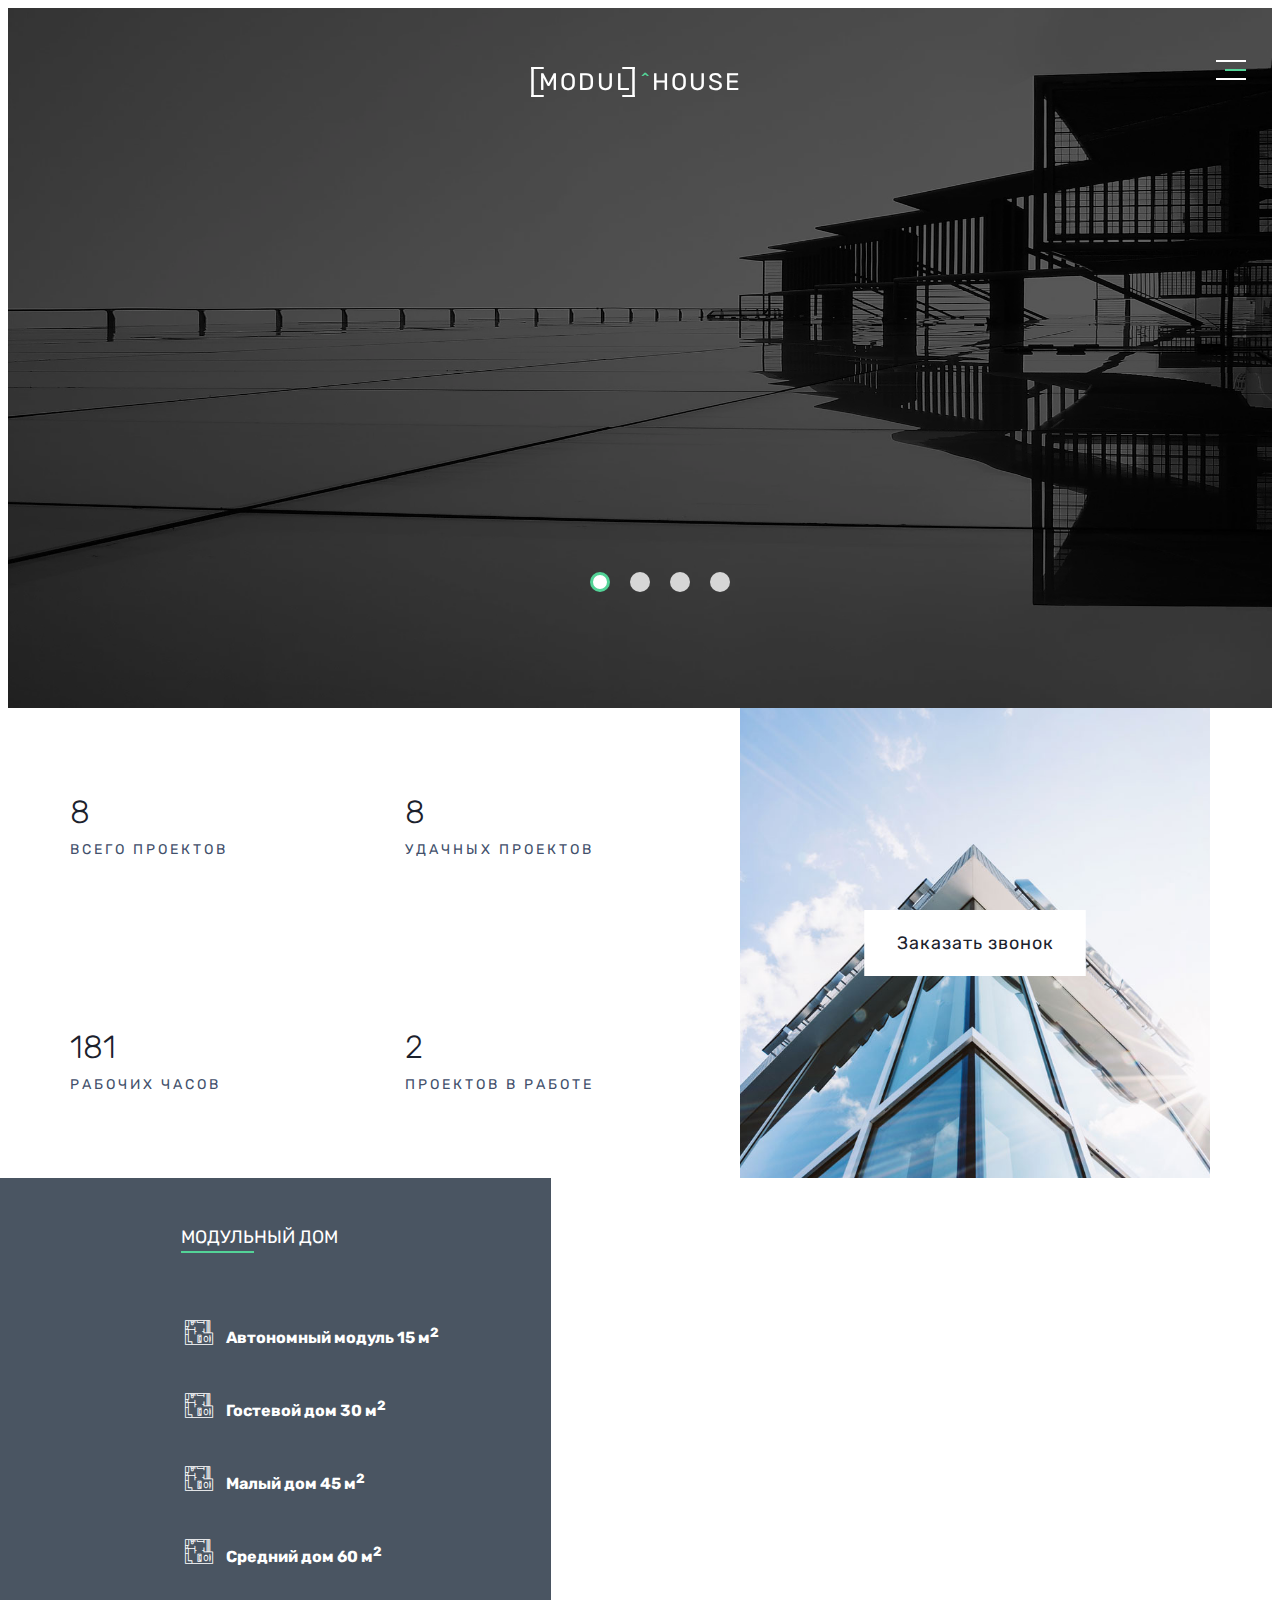
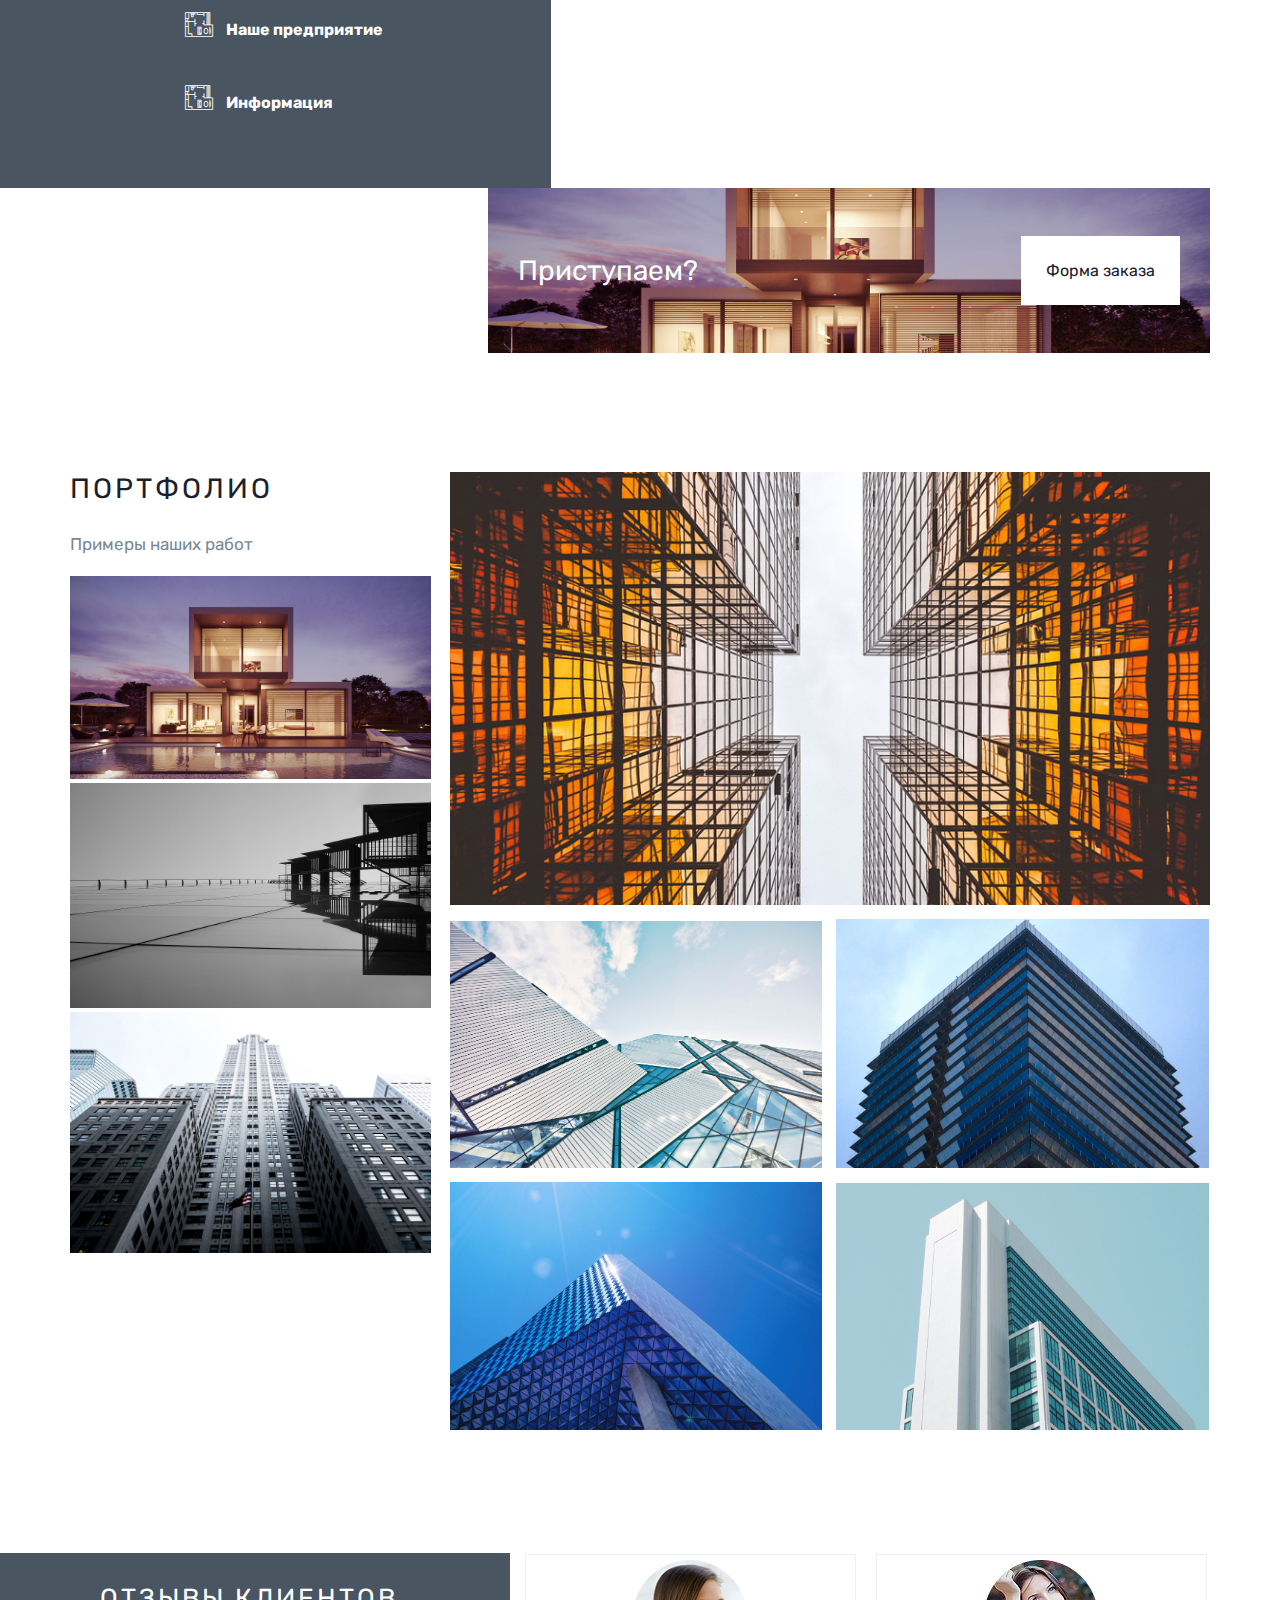
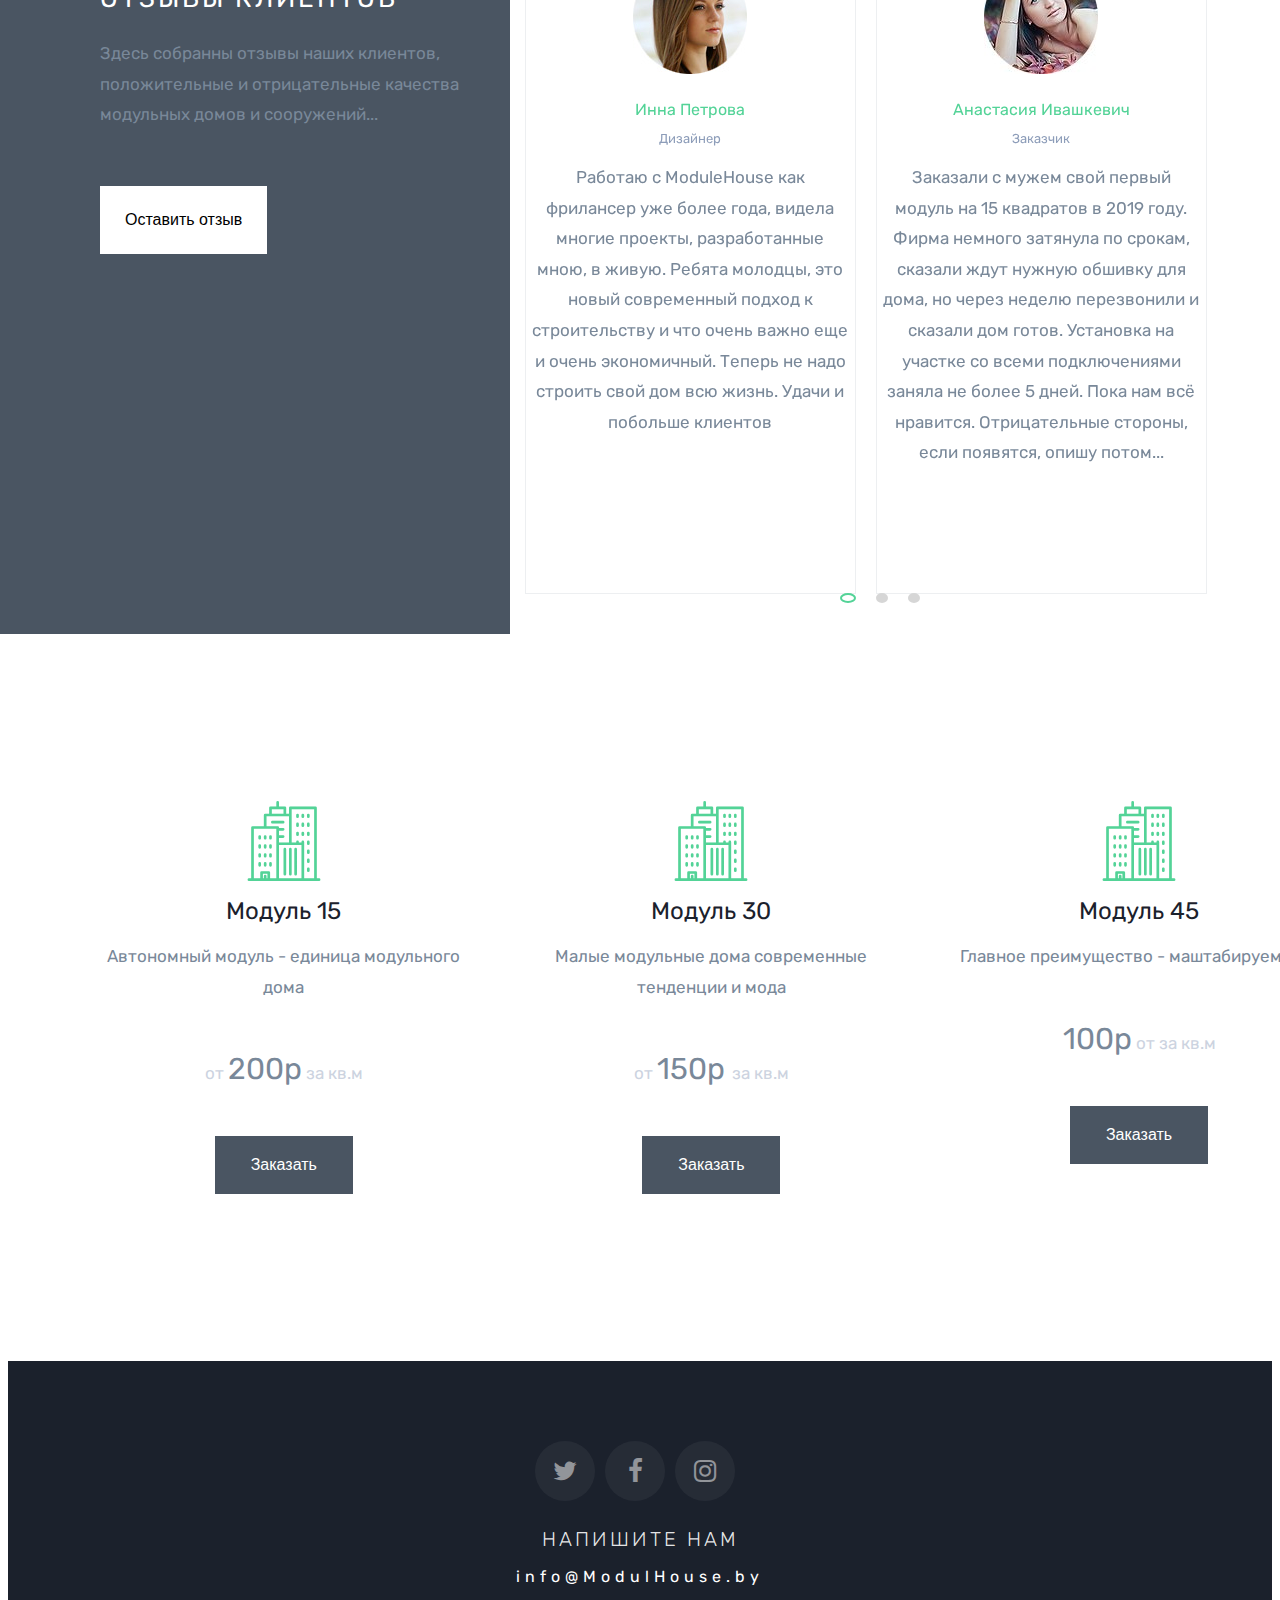
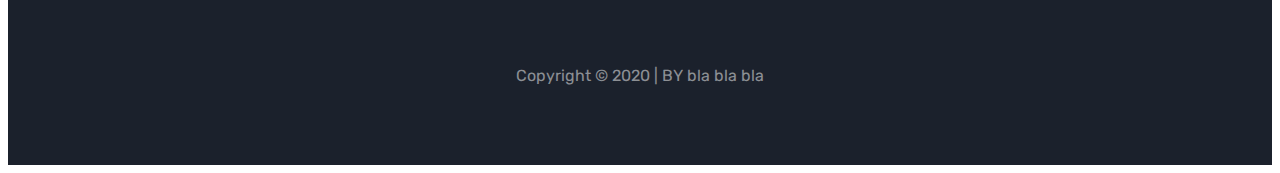
==== commit 6b148739: "Add files via upload" ====
--- a/index.html
+++ b/index.html
@@ -1,651 +1,314 @@
-<<<<<<< HEAD
-<!DOCTYPE html>
-<html lang="ru">
-<head>
-    <meta charset="UTF-8">
-    <meta name="viewport" content="width=device-width, initial-scale=1.0">
-    <link href="https://fonts.googleapis.com/css2?family=Rubik:wght@300;400;700&display=swap" rel="stylesheet">
-    <link rel="stylesheet" href="css/style.css">
-    <link rel="stylesheet" href="css/flaticon.css">
-    <link rel="stylesheet" href="css/icomoon.css">
-    <title>Modul^House</title>
-</head>
-<body>
-    <header class="index_header">
-        <div class="logo">
-            <a href="index.html"><h1 class="logo_text"><span>MODUL</span>  <span class="logo_roof">^</span>HOUSE</h1></a>
-        </div>
-        <div class="header_slider">
-                <div class="slider_item">
-                    <picture>
-                        <source srcset="img/slider/webp/bg_2.webp" type="image/webp">
-                        <img src="img/slider/bg_2.jpg" alt="2">
-                    </picture>
-                </div>
-                <div class="slider_item">
-                    <picture>
-                        <source srcset="img/slider/webp/bg_3.webp" type="image/webp">
-                        <img src="img/slider/bg_3.jpg" alt="3">
-                    </picture>
-                </div>
-                <div class="slider_item">
-                    <picture>
-                        <source srcset="img/slider/webp/bg_4.webp" type="image/webp">
-                        <img src="img/slider/bg_4.jpg" alt="4">
-                    </picture>
-                </div>
-                <div class="slider_item">
-                    <picture>
-                        <source srcset="img/slider/webp/bg_1.webp" type="image/webp">
-                        <img src="img/slider/bg_1.jpg" alt="1">
-                    </picture>
-                </div>
-        </div>
-        <div class="header_burger">
-            <span></span>
-        </div>
-        <nav class="header_menu">
-            <div class="menu_bg">
-                <ul>
-                    <li><a href="index.html" class="header_link_logo"><h1 class="logo"><span>MODUL</span><span class="logo_roof"> ^</span>HOUSE</h1></a></li>
-                    <li><a href="index.html" class="header_link">Главная</a></li>
-                    <li><a href="about.html" class="header_link">О нас</a></li>
-                    <li><a href="service.html" class="header_link">Модульные дома</a></li>
-                    <li><a href="portfolio.html" class="header_link">Портфолио</a></li>
-                    <li><a href="contact.html" class="header_link">Контакты</a></li>
-                </ul>
-                <div class="wrapper">
-                    <a href="contact.html" class="wave-btn">
-                        <span class="wave-btn_text">Позвонить</span>
-                        <span class="wave-btn_waves"></span>
-                    </a>
-                </div>
-            </div>
-        </nav>
-    </header>
-    <!-- content -->
- <section class="content">
-        <div class="content_container container">
-            <div class="wrapper">
-                <div class="content_wrapper">
-                    <div class="content_item">
-                        <div class="counter1"></div>
-                        <div class="subtitle">Всего проектов</div>
-                    </div>
-                    <div class="content_item">
-                        <div class="counter2"></div>
-                        <div class="subtitle">Удачных проектов</div>
-                    </div>
-                    <div class="content_item">
-                        <div class="counter3"></div>
-                        <div class="subtitle">Рабочих часов</div>
-                    </div>
-                    <div class="content_item">
-                        <div class="counter4"></div>
-                        <div class="subtitle">Проектов в работе</div>
-                    </div>
-                </div>
-            <div class="content_img_wrapper">
-                <img src="img/bg/image_1.jpg" alt="house">
-                <a href="#popup" class="content_btn popup-link">Заказать звонок</a>
-            </div>
-        </div>
-        </div>
-    </section>
-    <!-- service -->
-<section class="service">
-    <div class="service_container container">
-        <div class="service_wrapper naccs">
-            <div class="grid">
-                <div class="gc gc--1-of-3">
-                 <div class="menu service_nav">
-                    <h3><span>Модуль</span>ный дом</h3>
-                    <div><span class="flaticon-house-plans"></span> Автономный модуль 15 м<sup>2</sup></div>
-                    <div><span class="flaticon-house-plans"></span> Гостевой дом 30 м<sup>2</sup></div>
-                    <div><span class="flaticon-house-plans"></span> Малый дом 45 м<sup>2</sup></div>
-                    <div><span class="flaticon-house-plans"></span> Средний дом 60 м<sup>2</sup></div>
-                    <div><span class="flaticon-house-plans"></span> Наше предприятие</div>
-                    <div><span class="flaticon-house-plans"></span> Информация</div>
-                 </div>
-                </div>
-                <div class="gc gc--2-of-3">
-                 <ul class="nacc">
-                     <li><div></div></li>
-                  <li>
-                   <div>
-                        <h2>Автономный модуль <span>15</span></h2>
-                        <img class="img_15" src="img/cxem/Modul15.jpg" alt="Modul15">
-                        <div class="accord_subtitle">Модуль представляет собой строение с несущим металлическим или деревянным каркасом и перекрытий с утеплителем PIR или PUR или каменная вата.</div>
-                        <a class="accord_btn" href="service.html">Больше информации</a>
-                   </div>
-                  </li>
-                  <li>
-                    <div>
-                        <h2>Гостевой дом <span>30</span></h2>
-                        <img class="img_30" src="img/cxem/Modul30.jpg" alt="Modul30">
-                        <div class="accord_subtitle">Два модуля 15</div>
-                        <a class="accord_btn" href="service.html">Больше информации</a>
-                   </div>
-                  </li>
-                  <li>
-                    <div>
-                        <h2>Малый дом <span>45</span></h2>
-                        <img class="img_45" src="img/cxem/Modul45.jpg" alt="Modul45">
-                        <div class="accord_subtitle">Три модуля 15</div>
-                        <a class="accord_btn" href="service.html">Больше информации</a>
-                   </div>
-                   </li>
-                   <li>
-                    <div>
-                        <h2>Средний дом <span>60</span></h2>
-                        <img class="img_60" src="img/cxem/Modul60.jpg" alt="Modul60">
-                        <div class="accord_subtitle">четыре модуля 15 + терраса</div>
-                        <a class="accord_btn" href="service.html">Больше информации</a>
-                   </div>
-                   </li>
-                   <li>
-                        <h2>Средний дом <span>60</span></h2>
-                        <img class="img_60" src="img/cxem/Modul60.jpg" alt="Modul60">
-                        <div class="accord_subtitle">четыре модуля 15 + терраса</div>
-                        <a class="accord_btn" href="service.html">Больше информации</a>
-                   </li>
-                   <li>
-                        <h2>Средний дом <span>60</span></h2>
-                        <img class="img_60" src="img/cxem/Modul60.jpg" alt="Modul60">
-                        <div class="accord_subtitle">четыре модуля 15 + терраса</div>
-                        <a class="accord_btn" href="service.html">Больше информации</a>
-                   </li>
-                 </ul>
-                </div>
-               </div>
-            </div>
-        </div>
-    </div>
-</section>
-<!-- started -->
-<section class="started">
-    <div class="started_container container">
-        <div class="started_wrapper">
-            <div class="started_title">Приступаем?</div>
-            <a href="#popup" class="started_btn popup-link">Форма заказа</a>
-        </div>
-    </div>
-</section>
-<!-- porfolio -->
-<section class="porfolio">
-    <div class="portfolio_container container">
-        <div class="main_porfolio_wrapper">
-        <div class="portfolio_wrapper">
-            <div class="porfolio_content_wrapper">
-                <div class="portfolio_title">Портфолио</div>
-                <div class="portfolio_subtitle">Примеры наших работ </div>
-            </div>
-            <div class="img_wrapper">
-                <picture>
-                    <source srcset="img/slider/webp/bg_1.webp" type="image/webp">
-                    <img src="img/slider/bg_1.jpg" alt="1">
-                </picture>
-                <picture>
-                    <source srcset="img/slider/webp/bg_2.webp" type="image/webp">
-                    <img src="img/slider/bg_2.jpg" alt="2">
-                </picture>
-                <picture>
-                    <source srcset="img/slider/webp/bg_3.webp" type="image/webp">
-                    <img src="img/slider/bg_3.jpg" alt="3">
-                </picture>
-            </div>
-        </div> 
-        <div class="img_portfolio_wrapper">
-            <img src="img/bg/image_9.jpg" alt="">
-            <img src="img/bg/image_8.jpg" alt="">
-            <img src="img/bg/image_5.jpg" alt="">
-            <img src="img/bg/image_6.jpg" alt="">
-            <img src="img/bg/image_7.jpg" alt="">
-        </div>
-        </div>
-    </div>
-</section>
-<!-- reviews -->
-<section class="about_reviews">
-    <div class="reviews_container container">
-        <div class="reviews_wrapper">
-            <div class="reviews_static">
-                <div class="static_title">Отзывы клиентов</div>
-                <div class="reviews_subtitle">Здесь собранны отзывы наших клиентов, положительные и отрицательные качества модульных домов и сооружений...</div>
-                <button class="reviews_left_btn">Оставить отзыв</button>
-            </div>
-            <div class="reviews_slider">
-                    <div class="reviews_slider_item">
-                        <div class="reviews_img_wrapper">
-                            <img src="img/r_slider/1.jpg" alt="1">
-                        </div>
-                        <div class="author_name">Инна Петрова</div>
-                        <div class="who_is">Дизайнер</div>
-                        <div class="reviews_content">Работаю с ModuleHouse как фрилансер уже более года, видела многие проекты, разработанные мною, в живую. Ребята молодцы, это новый современный подход к строительству и что очень важно еще и очень экономичный. Теперь не надо строить свой дом всю жизнь. Удачи и побольше клиентов</div>
-                    </div>
-                    <div class="reviews_slider_item">
-                        <div class="reviews_img_wrapper">
-                            <img src="img/r_slider/2.jpg" alt="2">
-                        </div>
-                        <div class="author_name">Анастасия Ивашкевич</div>
-                        <div class="who_is">Заказчик</div>
-                        <div class="reviews_content">Заказали с мужем свой первый модуль на 15 квадратов в 2019 году. Фирма немного затянула по срокам, сказали ждут нужную обшивку для дома, но через неделю перезвонили и сказали дом готов. Установка на участке со всеми подключениями заняла не более 5 дней. Пока нам всё нравится. Отрицательные стороны, если появятся, опишу потом...</div>
-                    </div>
-                    <div class="reviews_slider_item">
-                        <div class="reviews_img_wrapper">
-                            <img src="img/r_slider/3.jpg" alt="3">
-                        </div>
-                        <div class="author_name"> Денис Иванов</div>
-                        <div class="who_is">Заказчик</div>
-                        <div class="reviews_content">Добрый день, немного опасался всего этого нового, не понятного, но когда зимой приехал и посмотрел тестовый модуль, мне понравилось. При температуре на улице -15 градусов, в доме с одним лишь обогревателем температура была около 18 градусов. Изначально думал поставить как гостевой дом, но когда увидел всю суть и легкость пристройки и увеличения площади, понял, что это будет основное жилье.</div>
-                    </div>
-            </div>
-        </div>
-    </div>
-</section>
-<!-- price -->
-<section class="price">
-    <div class="price_container container">
-        <div class="price_wrapper">
-            <div class="price_item">
-                <span class="flaticon-skyline"></span>
-                <div class="price_title">Модуль 15</div>
-                <div class="price_subtitle">Автономный модуль - единица модульного дома</div>
-                <div class="price_price">от <span>200р</span> за кв.м</div>
-                <button class="price_btn">Заказать</button>
-                <div class="price_gallery"></div>
-            </div>
-            <div class="price_item">
-                <span class="flaticon-skyline"></span>
-                <div class="price_title">Модуль 30</div>
-                <div class="price_subtitle">Малые модульные дома современные тенденции и мода</div>
-                <div class="price_price">от <span>150р </span> за кв.м</div>
-                <button class="price_btn">Заказать</button>
-                <div class="price_gallery"></div>
-            </div>
-            <div class="price_item">
-                <span class="flaticon-skyline"></span>
-                <div class="price_title">Модуль 45</div>
-                <div class="price_subtitle">Главное преимущество - маштабируемость</div>
-                <div class="price_price"><span>100р</span> от  за кв.м</div>
-                <button class="price_btn">Заказать</button>
-                <div class="price_gallery"></div>
-            </div>
-        </div>
-    </div>
-</section>
-<!-- footer -->
-<section class="footer">
-    <div class="footer_container container">
-        <div class="social_icon">
-            <div class="twitter">
-                <a href="twitter.com"><span class="icon-twitter"></span></a>
-            </div>
-            <div class="facebook">
-                <a href="twitter.com"><span class="icon-facebook"></span></a>
-            </div>
-            <div class="instagram">
-                <a href="twitter.com"><span class="icon-instagram"></span></a>
-            </div>
-        </div>
-        <div class="contact_us">
-            <div class="footer_title">НАПИШИТЕ НАМ</div>
-            <div class="footer_mail">info@ModulHouse.by</div>
-        </div>
-        <div class="copyright">Copyright &copy; 2020 | BY bla bla bla
-        </div>
-    </div>
-</section>
-<!-- popup -->
-<div id="popup" class="popup">
-    <div class="popup_body">
-        <div class="popup_content">
-            <a href="" class="popup_close close-popup">X</a>
-            <div class="popup_title">Заказать звонок</div>
-            <div class="popup_text">
-                <form action="">
-                    <input type="text" placeholder="Ваше Имя..." name="first_name">
-                    <input type="text" placeholder="Ваш город..." name="loc">
-                    <input type="text" placeholder="Ваш телефон..." name="tel">
-                    <input type="submit">
-                </form>
-            </div>
-        </div>
-    </div>
-</div>
-<!-- scripts -->
-    <script src="//code.jquery.com/jquery-3.5.1.min.js"></script>
-    <script src="js/popup.js" ></script>
-    <script src="js/slick.min.js"></script>
-    <script src="js/slider.js"></script>
-    <script src="js/burger.js"></script>
-    <script src="js/anim.js"></script>
-</body>
-=======
-<!DOCTYPE html>
-<html lang="ru">
-<head>
-    <meta charset="UTF-8">
-    <meta name="viewport" content="width=device-width, initial-scale=1.0">
-    <link href="https://fonts.googleapis.com/css2?family=Rubik:wght@300;400;700&display=swap" rel="stylesheet">
-    <link rel="stylesheet" href="css/style.css">
-    <link rel="stylesheet" href="css/flaticon.css">
-    <link rel="stylesheet" href="css/icomoon.css">
-    <title>Modul^House</title>
-</head>
-<body>
-    <header class="index_header">
-        <div class="logo">
-            <a href="index.html"><h1 class="logo_text"><span>MODUL</span>  <span class="logo_roof">^</span>HOUSE</h1></a>
-        </div>
-        <div class="header_slider">
-                <div class="slider_item">
-                    <picture>
-                        <source srcset="img/slider/webp/bg_2.webp" type="image/webp">
-                        <img src="img/slider/bg_2.jpg" alt="2">
-                    </picture>
-                </div>
-                <div class="slider_item">
-                    <picture>
-                        <source srcset="img/slider/webp/bg_3.webp" type="image/webp">
-                        <img src="img/slider/bg_3.jpg" alt="3">
-                    </picture>
-                </div>
-                <div class="slider_item">
-                    <picture>
-                        <source srcset="img/slider/webp/bg_4.webp" type="image/webp">
-                        <img src="img/slider/bg_4.jpg" alt="4">
-                    </picture>
-                </div>
-                <div class="slider_item">
-                    <picture>
-                        <source srcset="img/slider/webp/bg_1.webp" type="image/webp">
-                        <img src="img/slider/bg_1.jpg" alt="1">
-                    </picture>
-                </div>
-        </div>
-        <div class="header_burger">
-            <span></span>
-        </div>
-        <nav class="header_menu">
-            <div class="menu_bg">
-                <ul>
-                    <li><a href="index.html" class="header_link_logo"><h1 class="logo"><span>MODUL</span><span class="logo_roof"> ^</span>HOUSE</h1></a></li>
-                    <li><a href="index.html" class="header_link">Главная</a></li>
-                    <li><a href="about.html" class="header_link">О нас</a></li>
-                    <li><a href="service.html" class="header_link">Модульные дома</a></li>
-                    <li><a href="portfolio.html" class="header_link">Портфолио</a></li>
-                    <li><a href="contact.html" class="header_link">Контакты</a></li>
-                </ul>
-                <div class="wrapper">
-                    <a href="contact.html" class="wave-btn">
-                        <span class="wave-btn_text">Позвонить</span>
-                        <span class="wave-btn_waves"></span>
-                    </a>
-                </div>
-            </div>
-        </nav>
-    </header>
-    <!-- content -->
- <section class="content">
-        <div class="content_container container">
-            <div class="wrapper">
-            <div class="content_wrapper">
-                <div class="content_item">
-                    <div class="counter1"></div>
-                    <div class="subtitle">Всего проектов</div>
-                </div>
-                <div class="content_item">
-                    <div class="counter2"></div>
-                    <div class="subtitle">Удачных проектов</div>
-                </div>
-                <div class="content_item">
-                    <div class="counter3"></div>
-                    <div class="subtitle">Рабочих часов</div>
-                </div>
-                <div class="content_item">
-                    <div class="counter4"></div>
-                    <div class="subtitle">Проектов в работе</div>
-                </div>
-            </div>
-            <div class="content_img_wrapper">
-                <img src="img/bg/image_1.jpg" alt="house">
-                <button class="content_btn"><a href="#popup" class="popup-link">Заказать звонок</a></button>
-               
-            </div>
-        </div>
-        </div>
-    </section>
-    <!-- service -->
-<section class="service">
-    <div class="service_container container">
-        <div class="service_wrapper naccs">
-            <div class="grid">
-                <div class="gc gc--1-of-3">
-                 <div class="menu service_nav">
-                    <h3><span>Модуль</span>ный дом</h3>
-                    <div><span class="flaticon-house-plans"></span> Автономный модуль 15 м<sup>2</sup></div>
-                    <div><span class="flaticon-house-plans"></span> Гостевой дом 30 м<sup>2</sup></div>
-                    <div><span class="flaticon-house-plans"></span> Малый дом 45 м<sup>2</sup></div>
-                    <div><span class="flaticon-house-plans"></span> Средний дом 60 м<sup>2</sup></div>
-                    <div><span class="flaticon-house-plans"></span> Наше предприятие</div>
-                    <div><span class="flaticon-house-plans"></span> Информация</div>
-                 </div>
-                </div>
-                <div class="gc gc--2-of-3">
-                 <ul class="nacc">
-                  <li сlass="active">
-                   <div></div>
-                  </li>
-                  <li>
-                   <div>
-                        <h2>Автономный модуль <span>15</span></h2>
-                        <img class="img_15" src="img/cxem/Modul15.jpg" alt="Modul15">
-                        <div class="accord_subtitle">Модуль представляет собой строение с несущим металлическим или деревянным каркасом и перекрытий с утеплителем PIR или PUR или каменная вата.</div>
-                        <button class="accord_btn"><a href="service.html">Больше информации</a></button>
-                   </div>
-                  </li>
-                  <li>
-                    <div>
-                        <h2>Гостевой дом <span>30</span></h2>
-                        <img class="img_30" src="img/cxem/Modul30.jpg" alt="Modul30">
-                        <div class="accord_subtitle">Два модуля 15</div>
-                        <button class="accord_btn"><a href="service.html">Больше информации</a></button>
-                   </div>
-                  </li>
-                  <li>
-                    <div>
-                        <h2>Малый дом <span>45</span></h2>
-                        <img class="img_45" src="img/cxem/Modul45.jpg" alt="Modul45">
-                        <div class="accord_subtitle">Три модуля 15</div>
-                        <button class="accord_btn"><a href="service.html">Больше информации</a></button>
-                   </div>
-                   </li>
-                   <li>
-                    <div>
-                        <h2>Средний дом <span>60</span></h2>
-                        <img class="img_60" src="img/cxem/Modul60.jpg" alt="Modul60">
-                        <div class="accord_subtitle">четыре модуля 15 + терраса</div>
-                        <button class="accord_btn"><a href="service.html">Больше информации</a></button>
-                   </div>
-                   </li>
-                   <li>
-                        <h2>Средний дом <span>60</span></h2>
-                        <img class="img_60" src="img/cxem/Modul60.jpg" alt="Modul60">
-                        <div class="accord_subtitle">четыре модуля 15 + терраса</div>
-                        <button class="accord_btn"><a href="service.html">Больше информации</a></button>
-                   </li>
-                   <li>
-                        <h2>Средний дом <span>60</span></h2>
-                        <img class="img_60" src="img/cxem/Modul60.jpg" alt="Modul60">
-                        <div class="accord_subtitle">четыре модуля 15 + терраса</div>
-                        <button class="accord_btn"><a href="service.html">Больше информации</a></button>
-                   </li>
-                 </ul>
-                </div>
-               </div>
-            </div>
-        </div>
-    </div>
-</section>
-<!-- started -->
-<section class="started">
-    <div class="started_container container">
-        <div class="started_wrapper">
-            <div class="started_title">Приступаем?</div>
-            <button class="started_btn"><a href="#popup" class="popup-link">Форма заказа</a></button>
-        </div>
-    </div>
-</section>
-<!-- porfolio -->
-<section class="porfolio">
-    <div class="portfolio_container container">
-        <div class="main_porfolio_wrapper">
-        <div class="portfolio_wrapper">
-            <div class="porfolio_content_wrapper">
-                <div class="portfolio_title">Портфолио</div>
-                <div class="portfolio_subtitle">Примеры наших работ </div>
-            </div>
-            <div class="img_wrapper">
-                <picture>
-                    <source srcset="img/slider/webp/bg_1.webp" type="image/webp">
-                    <img src="img/slider/bg_1.jpg" alt="1">
-                </picture>
-                <picture>
-                    <source srcset="img/slider/webp/bg_2.webp" type="image/webp">
-                    <img src="img/slider/bg_2.jpg" alt="2">
-                </picture>
-                <picture>
-                    <source srcset="img/slider/webp/bg_3.webp" type="image/webp">
-                    <img src="img/slider/bg_3.jpg" alt="3">
-                </picture>
-            </div>
-        </div> 
-        <div class="img_portfolio_wrapper">
-            <img src="img/bg/image_9.jpg" alt="">
-            <img src="img/bg/image_8.jpg" alt="">
-            <img src="img/bg/image_5.jpg" alt="">
-            <img src="img/bg/image_6.jpg" alt="">
-            <img src="img/bg/image_7.jpg" alt="">
-        </div>
-        </div>
-    </div>
-</section>
-<!-- reviews -->
-<section class="about_reviews">
-    <div class="reviews_container container">
-        <div class="reviews_wrapper">
-            <div class="reviews_static">
-                <div class="static_title">Отзывы клиентов</div>
-                <div class="reviews_subtitle">Здесь собранны отзывы наших клиентов, положительные и отрицательные качества модульных домов и сооружений...</div>
-                <button class="reviews_left_btn">Оставить отзыв</button>
-            </div>
-            <div class="reviews_slider">
-                    <div class="reviews_slider_item">
-                        <div class="reviews_img_wrapper">
-                            <img src="img/r_slider/1.jpg" alt="1">
-                        </div>
-                        <div class="reviews_content">Работаю с ModuleHouse как фрилансер уже более года, видел многие проекты, разработанные мною, в живую. Ребята молодцы, это новый современный подход к строительству и что очень важно еще и очень экономичный. Теперь не надо строить свой дом всю жизнь. Удачи и побольше клиентов</div>
-                        <div class="author_name">Денис Иванов</div>
-                        <div class="who_is">Дизайнер</div>
-                    </div>
-                    <div class="reviews_slider_item">
-                        <div class="reviews_img_wrapper">
-                            <img src="img/r_slider/2.jpg" alt="2">
-                        </div>
-                        <div class="reviews_content">Заказали с мужем свой первый модуль на 15 квадратов в 2019 году. Фирма немного затянула по срокам, сказали ждут нужную обшивку для дома, но через неделю перезвонили и сказали дом готов. Установка на участке со всеми подключениями заняла не более 5 дней. Пока нам всё нравится. Отрицательные стороны, если появятся, опишу потом...</div>
-                        <div class="author_name">Анастасия Ивашкевич</div>
-                        <div class="who_is">Заказчик</div>
-                    </div>
-                    <div class="reviews_slider_item">
-                        <div class="reviews_img_wrapper">
-                            <img src="img/r_slider/3.jpg" alt="3">
-                        </div>
-                        <div class="reviews_content">Добрый день, немного опасался всего этого нового, не понятного, но когда зимой приехал и посмотрел тестовый модуль, мне понравилось. При температуре на улице -15 градусов, в доме с одним лишь обогревателем температура была около 18 градусов. Изначально думал поставить как гостевой дом, но когда увидел всю суть и легкость пристройки и увеличения площади, понял, что это будет основное жилье.</div>
-                        <div class="author_name"> Денис Иванов</div>
-                        <div class="who_is">Заказчик</div>
-                    </div>
-            </div>
-        </div>
-    </div>
-</section>
-<!-- price -->
-<section class="price">
-    <div class="price_container container">
-        <div class="price_wrapper">
-            <div class="price_item">
-                <span class="flaticon-skyline"></span>
-                <div class="price_title">Модуль 15</div>
-                <div class="price_subtitle">Автономный модуль - единица модульного дома</div>
-                <div class="price_price">от <span>200р</span> за кв.м</div>
-                <button class="price_btn">Заказать</button>
-                <div class="price_gallery"></div>
-            </div>
-            <div class="price_item">
-                <span class="flaticon-skyline"></span>
-                <div class="price_title">Модуль 30</div>
-                <div class="price_subtitle">Малые модульные дома современные тенденции и мода</div>
-                <div class="price_price">от <span>150р </span> за кв.м</div>
-                <button class="price_btn">Заказать</button>
-                <div class="price_gallery"></div>
-            </div>
-            <div class="price_item">
-                <span class="flaticon-skyline"></span>
-                <div class="price_title">Модуль 45</div>
-                <div class="price_subtitle">Главное преимущество - маштабируемость</div>
-                <div class="price_price"><span>100р</span> от  за кв.м</div>
-                <button class="price_btn">Заказать</button>
-                <div class="price_gallery"></div>
-            </div>
-        </div>
-    </div>
-</section>
-<!-- footer -->
-<section class="footer">
-    <div class="footer_container container">
-        <div class="social_icon">
-            <div class="twitter">
-                <a href="twitter.com"><span class="icon-twitter"></span></a>
-            </div>
-            <div class="facebook">
-                <a href="twitter.com"><span class="icon-facebook"></span></a>
-            </div>
-            <div class="instagram">
-                <a href="twitter.com"><span class="icon-instagram"></span></a>
-            </div>
-        </div>
-        <div class="contact_us">
-            <div class="footer_title">НАПИШИТЕ НАМ</div>
-            <div class="footer_mail">info@ModulHouse.by</div>
-        </div>
-        <div class="copyright">Copyright &copy; 2020 | BY bla bla bla
-        </div>
-    </div>
-</section>
-<!-- popup -->
-<div id="popup" class="popup">
-    <div class="popup_body">
-        <div class="popup_content">
-            <a href="" class="popup_close close-popup">X</a>
-            <div class="popup_title">Заказать звонок</div>
-            <div class="popup_text">
-                <form action="">
-                    <input type="text" placeholder="Ваше Имя..." name="first_name">
-                    <input type="text" placeholder="Ваш город..." name="loc">
-                    <input type="text" placeholder="Ваш телефон..." name="tel">
-                    <input type="submit">
-                </form>
-            </div>
-        </div>
-    </div>
-</div>
-<!-- scripts -->
-    <script src="//code.jquery.com/jquery-3.5.1.min.js"></script>
-    <script src="js/popup.js" ></script>
-    <script src="js/slick.min.js"></script>
-    <script src="js/slider.js"></script>
-    <script src="js/burger.js"></script>
-    <script src="js/anim.js"></script>
-</body>
->>>>>>> c98c08ea7ac40a06c4e11a88140bdda3d8bbcfa3
+<!DOCTYPE html>
+<html lang="ru">
+<head>
+    <meta charset="UTF-8">
+    <meta name="viewport" content="width=device-width, initial-scale=1.0">
+    <link href="https://fonts.googleapis.com/css2?family=Rubik:wght@300;400;700&display=swap" rel="stylesheet">
+    <link rel="stylesheet" href="css/style.css">
+    <link rel="stylesheet" href="css/flaticon.css">
+    <link rel="stylesheet" href="css/icomoon.css">
+    <title>Modul^House</title>
+</head>
+<body>
+    <header class="index_header">
+        <div class="logo">
+            <a href="index.html"><h1 class="logo_text"><span>MODUL</span>  <span class="logo_roof">^</span>HOUSE</h1></a>
+        </div>
+        <div class="header_slider">
+                <div class="slider_item">
+                    <picture>
+                        <source srcset="img/slider/webp/bg_2.webp" type="image/webp">
+                        <img src="img/slider/bg_2.jpg" alt="2">
+                    </picture>
+                </div>
+                <div class="slider_item">
+                    <picture>
+                        <source srcset="img/slider/webp/bg_3.webp" type="image/webp">
+                        <img src="img/slider/bg_3.jpg" alt="3">
+                    </picture>
+                </div>
+                <div class="slider_item">
+                    <picture>
+                        <source srcset="img/slider/webp/bg_4.webp" type="image/webp">
+                        <img src="img/slider/bg_4.jpg" alt="4">
+                    </picture>
+                </div>
+                <div class="slider_item">
+                    <picture>
+                        <source srcset="img/slider/webp/bg_1.webp" type="image/webp">
+                        <img src="img/slider/bg_1.jpg" alt="1">
+                    </picture>
+                </div>
+        </div>
+        <div class="header_burger">
+            <span></span>
+        </div>
+        <nav class="header_menu">
+            <div class="menu_bg">
+                <ul>
+                    <li><a href="index.html" class="header_link_logo"><h1 class="logo"><span>MODUL</span><span class="logo_roof"> ^</span>HOUSE</h1></a></li>
+                    <li><a href="index.html" class="header_link">Главная</a></li>
+                    <li><a href="about.html" class="header_link">О нас</a></li>
+                    <li><a href="service.html" class="header_link">Модульные дома</a></li>
+                    <li><a href="portfolio.html" class="header_link">Портфолио</a></li>
+                    <li><a href="contact.html" class="header_link">Контакты</a></li>
+                </ul>
+                <div class="wrapper">
+                    <a href="contact.html" class="wave-btn">
+                        <span class="wave-btn_text">Позвонить</span>
+                        <span class="wave-btn_waves"></span>
+                    </a>
+                </div>
+            </div>
+        </nav>
+    </header>
+    <!-- content -->
+ <section class="content">
+        <div class="content_container container">
+            <div class="wrapper">
+                <div class="content_wrapper">
+                    <div class="content_item">
+                        <div class="counter1"></div>
+                        <div class="subtitle">Всего проектов</div>
+                    </div>
+                    <div class="content_item">
+                        <div class="counter2"></div>
+                        <div class="subtitle">Удачных проектов</div>
+                    </div>
+                    <div class="content_item">
+                        <div class="counter3"></div>
+                        <div class="subtitle">Рабочих часов</div>
+                    </div>
+                    <div class="content_item">
+                        <div class="counter4"></div>
+                        <div class="subtitle">Проектов в работе</div>
+                    </div>
+                </div>
+            <div class="content_img_wrapper">
+                <img src="img/bg/image_1.jpg" alt="house">
+                <a href="#popup" class="content_btn popup-link">Заказать звонок</a>
+            </div>
+        </div>
+        </div>
+    </section>
+    <!-- service -->
+<section class="service">
+    <div class="service_container container">
+        <div class="service_wrapper naccs">
+            <div class="grid">
+                <div class="gc gc--1-of-3">
+                 <div class="menu service_nav">
+                    <h3><span>Модуль</span>ный дом</h3>
+                    <div><span class="flaticon-house-plans"></span> Автономный модуль 15 м<sup>2</sup></div>
+                    <div><span class="flaticon-house-plans"></span> Гостевой дом 30 м<sup>2</sup></div>
+                    <div><span class="flaticon-house-plans"></span> Малый дом 45 м<sup>2</sup></div>
+                    <div><span class="flaticon-house-plans"></span> Средний дом 60 м<sup>2</sup></div>
+                    <div><span class="flaticon-house-plans"></span> Наше предприятие</div>
+                    <div><span class="flaticon-house-plans"></span> Информация</div>
+                 </div>
+                </div>
+                <div class="gc gc--2-of-3">
+                 <ul class="nacc">
+                     <li><div></div></li>
+                  <li>
+                   <div>
+                        <h2>Автономный модуль <span>15</span></h2>
+                        <img class="img_15" src="img/cxem/Modul15.jpg" alt="Modul15">
+                        <div class="accord_subtitle">Модуль представляет собой строение с несущим металлическим или деревянным каркасом и перекрытий с утеплителем PIR или PUR или каменная вата.</div>
+                        <a class="accord_btn" href="service.html">Больше информации</a>
+                   </div>
+                  </li>
+                  <li>
+                    <div>
+                        <h2>Гостевой дом <span>30</span></h2>
+                        <img class="img_30" src="img/cxem/Modul30.jpg" alt="Modul30">
+                        <div class="accord_subtitle">Два модуля 15</div>
+                        <a class="accord_btn" href="service.html">Больше информации</a>
+                   </div>
+                  </li>
+                  <li>
+                    <div>
+                        <h2>Малый дом <span>45</span></h2>
+                        <img class="img_45" src="img/cxem/Modul45.jpg" alt="Modul45">
+                        <div class="accord_subtitle">Три модуля 15</div>
+                        <a class="accord_btn" href="service.html">Больше информации</a>
+                   </div>
+                   </li>
+                   <li>
+                    <div>
+                        <h2>Средний дом <span>60</span></h2>
+                        <img class="img_60" src="img/cxem/Modul60.jpg" alt="Modul60">
+                        <div class="accord_subtitle">четыре модуля 15 + терраса</div>
+                        <a class="accord_btn" href="service.html">Больше информации</a>
+                   </div>
+                   </li>
+                   <li>
+                        <h2>Средний дом <span>60</span></h2>
+                        <img class="img_60" src="img/cxem/Modul60.jpg" alt="Modul60">
+                        <div class="accord_subtitle">четыре модуля 15 + терраса</div>
+                        <a class="accord_btn" href="service.html">Больше информации</a>
+                   </li>
+                   <li>
+                        <h2>Средний дом <span>60</span></h2>
+                        <img class="img_60" src="img/cxem/Modul60.jpg" alt="Modul60">
+                        <div class="accord_subtitle">четыре модуля 15 + терраса</div>
+                        <a class="accord_btn" href="service.html">Больше информации</a>
+                   </li>
+                 </ul>
+                </div>
+               </div>
+            </div>
+        </div>
+    </div>
+</section>
+<!-- started -->
+<section class="started">
+    <div class="started_container container">
+        <div class="started_wrapper">
+            <div class="started_title">Приступаем?</div>
+            <a href="#popup" class="started_btn popup-link">Форма заказа</a>
+        </div>
+    </div>
+</section>
+<!-- porfolio -->
+<section class="porfolio">
+    <div class="portfolio_container container">
+        <div class="main_porfolio_wrapper">
+        <div class="portfolio_wrapper">
+            <div class="porfolio_content_wrapper">
+                <div class="portfolio_title">Портфолио</div>
+                <div class="portfolio_subtitle">Примеры наших работ </div>
+            </div>
+            <div class="img_wrapper">
+                <img src="img/bg/bg_1.jpg" alt="">
+                <img src="img/bg/bg_2.jpg" alt="">
+                <img src="img/bg/bg_3.jpg" alt="">
+            </div>
+        </div> 
+        <div class="img_portfolio_wrapper">
+            <img src="img/bg/image_9.jpg" alt="">
+            <img src="img/bg/image_8.jpg" alt="">
+            <img src="img/bg/image_5.jpg" alt="">
+            <img src="img/bg/image_6.jpg" alt="">
+            <img src="img/bg/image_7.jpg" alt="">
+        </div>
+        </div>
+    </div>
+</section>
+<!-- reviews -->
+<section class="about_reviews">
+    <div class="reviews_container container">
+        <div class="reviews_wrapper">
+            <div class="reviews_static">
+                <div class="static_title">Отзывы клиентов</div>
+                <div class="reviews_subtitle">Здесь собранны отзывы наших клиентов, положительные и отрицательные качества модульных домов и сооружений...</div>
+                <button class="reviews_left_btn">Оставить отзыв</button>
+            </div>
+            <div class="reviews_slider">
+                    <div class="reviews_slider_item">
+                        <div class="reviews_img_wrapper">
+                            <img src="img/r_slider/1.jpg" alt="1">
+                        </div>
+                        <div class="author_name">Инна Петрова</div>
+                        <div class="who_is">Дизайнер</div>
+                        <div class="reviews_content">Работаю с ModuleHouse как фрилансер уже более года, видела многие проекты, разработанные мною, в живую. Ребята молодцы, это новый современный подход к строительству и что очень важно еще и очень экономичный. Теперь не надо строить свой дом всю жизнь. Удачи и побольше клиентов</div>
+                    </div>
+                    <div class="reviews_slider_item">
+                        <div class="reviews_img_wrapper">
+                            <img src="img/r_slider/2.jpg" alt="2">
+                        </div>
+                        <div class="author_name">Анастасия Ивашкевич</div>
+                        <div class="who_is">Заказчик</div>
+                        <div class="reviews_content">Заказали с мужем свой первый модуль на 15 квадратов в 2019 году. Фирма немного затянула по срокам, сказали ждут нужную обшивку для дома, но через неделю перезвонили и сказали дом готов. Установка на участке со всеми подключениями заняла не более 5 дней. Пока нам всё нравится. Отрицательные стороны, если появятся, опишу потом...</div>
+                    </div>
+                    <div class="reviews_slider_item">
+                        <div class="reviews_img_wrapper">
+                            <img src="img/r_slider/3.jpg" alt="3">
+                        </div>
+                        <div class="author_name"> Денис Иванов</div>
+                        <div class="who_is">Заказчик</div>
+                        <div class="reviews_content">Добрый день, немного опасался всего этого нового, не понятного, но когда зимой приехал и посмотрел тестовый модуль, мне понравилось. При температуре на улице -15 градусов, в доме с одним лишь обогревателем температура была около 18 градусов. Изначально думал поставить как гостевой дом, но когда увидел всю суть и легкость пристройки и увеличения площади, понял, что это будет основное жилье.</div>
+                    </div>
+            </div>
+        </div>
+    </div>
+</section>
+<!-- price -->
+<section class="price">
+    <div class="price_container container">
+        <div class="price_wrapper">
+            <div class="price_item">
+                <span class="flaticon-skyline"></span>
+                <div class="price_title">Модуль 15</div>
+                <div class="price_subtitle">Автономный модуль - единица модульного дома</div>
+                <div class="price_price">от <span>200р</span> за кв.м</div>
+                <button class="price_btn">Заказать</button>
+                <div class="price_gallery"></div>
+            </div>
+            <div class="price_item">
+                <span class="flaticon-skyline"></span>
+                <div class="price_title">Модуль 30</div>
+                <div class="price_subtitle">Малые модульные дома современные тенденции и мода</div>
+                <div class="price_price">от <span>150р </span> за кв.м</div>
+                <button class="price_btn">Заказать</button>
+                <div class="price_gallery"></div>
+            </div>
+            <div class="price_item">
+                <span class="flaticon-skyline"></span>
+                <div class="price_title">Модуль 45</div>
+                <div class="price_subtitle">Главное преимущество - маштабируемость</div>
+                <div class="price_price"><span>100р</span> от  за кв.м</div>
+                <button class="price_btn">Заказать</button>
+                <div class="price_gallery"></div>
+            </div>
+        </div>
+    </div>
+</section>
+<!-- footer -->
+<section class="footer">
+    <div class="footer_container container">
+        <div class="social_icon">
+            <div class="twitter">
+                <a href="twitter.com"><span class="icon-twitter"></span></a>
+            </div>
+            <div class="facebook">
+                <a href="twitter.com"><span class="icon-facebook"></span></a>
+            </div>
+            <div class="instagram">
+                <a href="twitter.com"><span class="icon-instagram"></span></a>
+            </div>
+        </div>
+        <div class="contact_us">
+            <div class="footer_title">НАПИШИТЕ НАМ</div>
+            <div class="footer_mail">info@ModulHouse.by</div>
+        </div>
+        <div class="copyright">Copyright &copy; 2020 | BY bla bla bla
+        </div>
+    </div>
+</section>
+<!-- popup -->
+<div id="popup" class="popup">
+    <div class="popup_body">
+        <div class="popup_content">
+            <a href="" class="popup_close close-popup">X</a>
+            <div class="popup_title">Заказать звонок</div>
+            <div class="popup_text">
+                <form action="">
+                    <input type="text" placeholder="Ваше Имя..." name="first_name">
+                    <input type="text" placeholder="Ваш город..." name="loc">
+                    <input type="text" placeholder="Ваш телефон..." name="tel">
+                    <input type="submit">
+                </form>
+            </div>
+        </div>
+    </div>
+</div>
+<!-- scripts -->
+    <script src="//code.jquery.com/jquery-3.5.1.min.js"></script>
+    <script src="js/popup.js" ></script>
+    <script src="js/slick.min.js"></script>
+    <script src="js/slider.js"></script>
+    <script src="js/burger.js"></script>
+    <script src="js/anim.js"></script>
+</body>
 </html>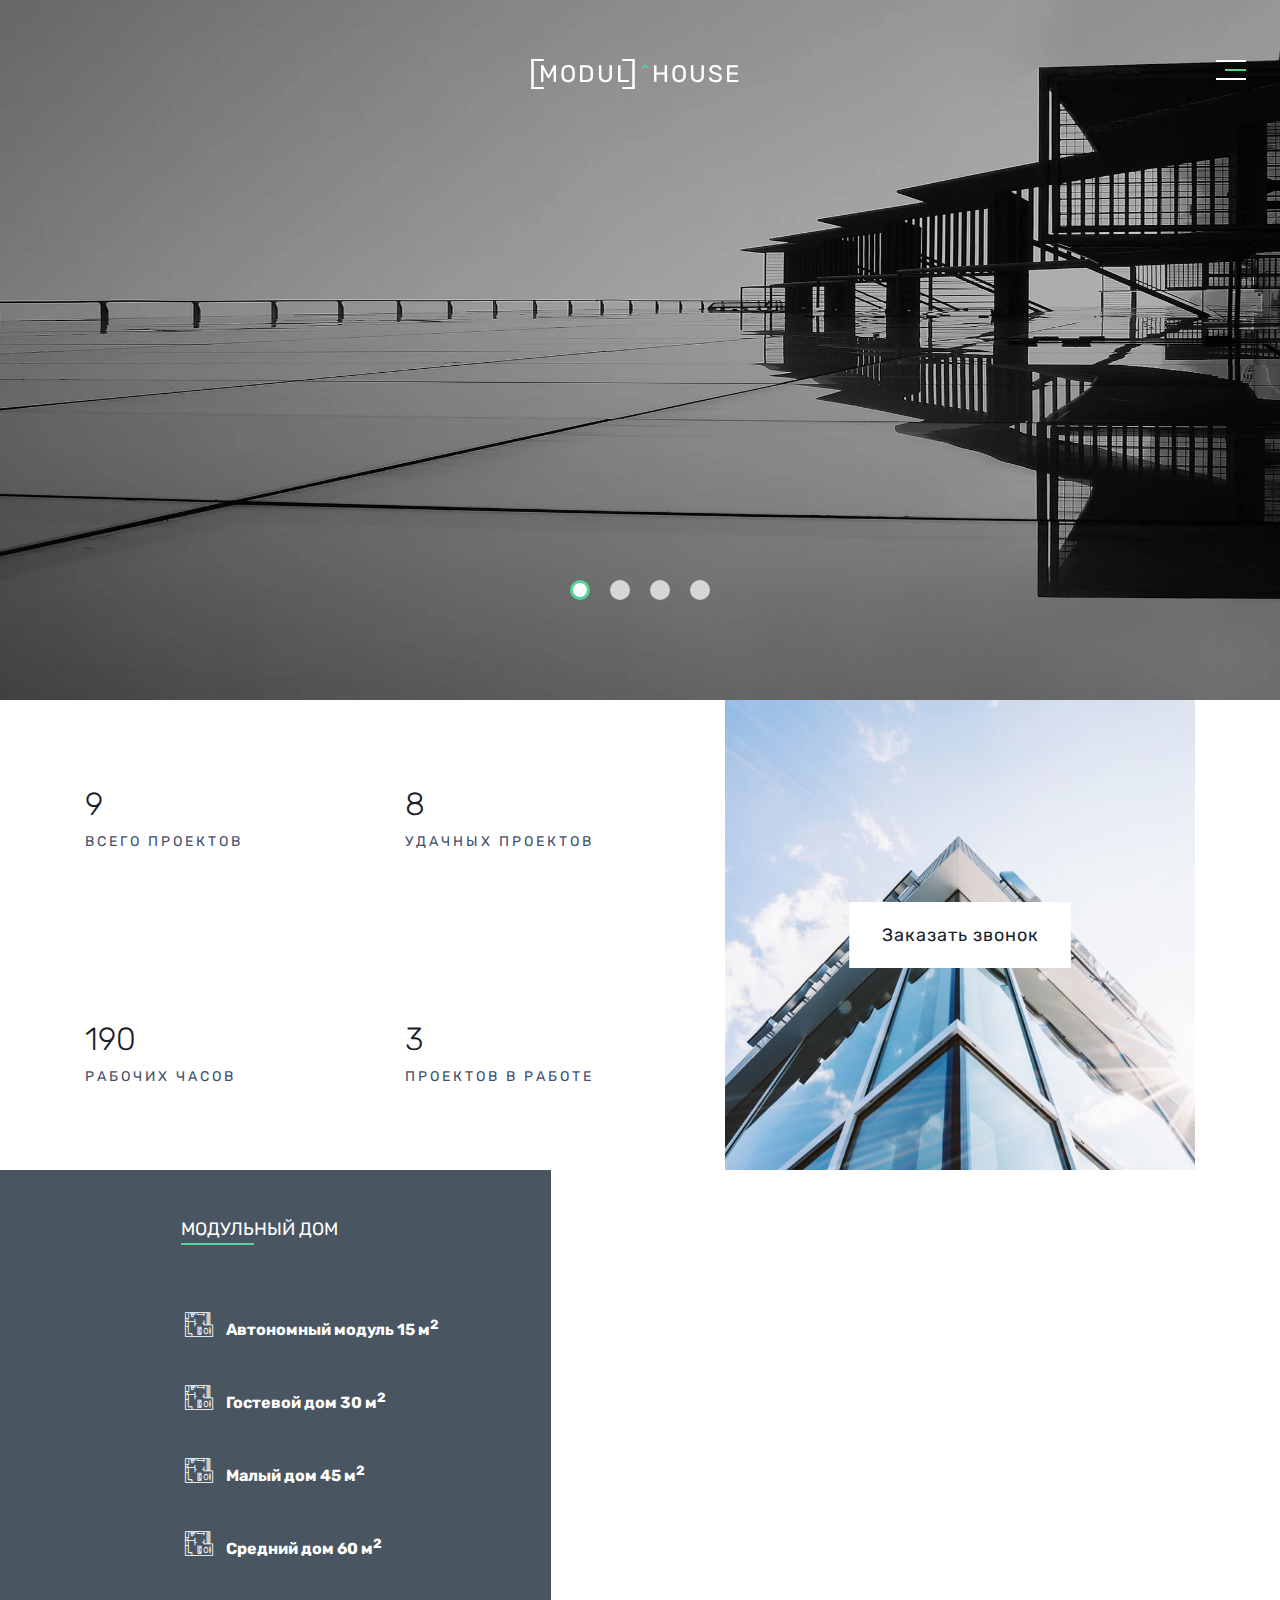
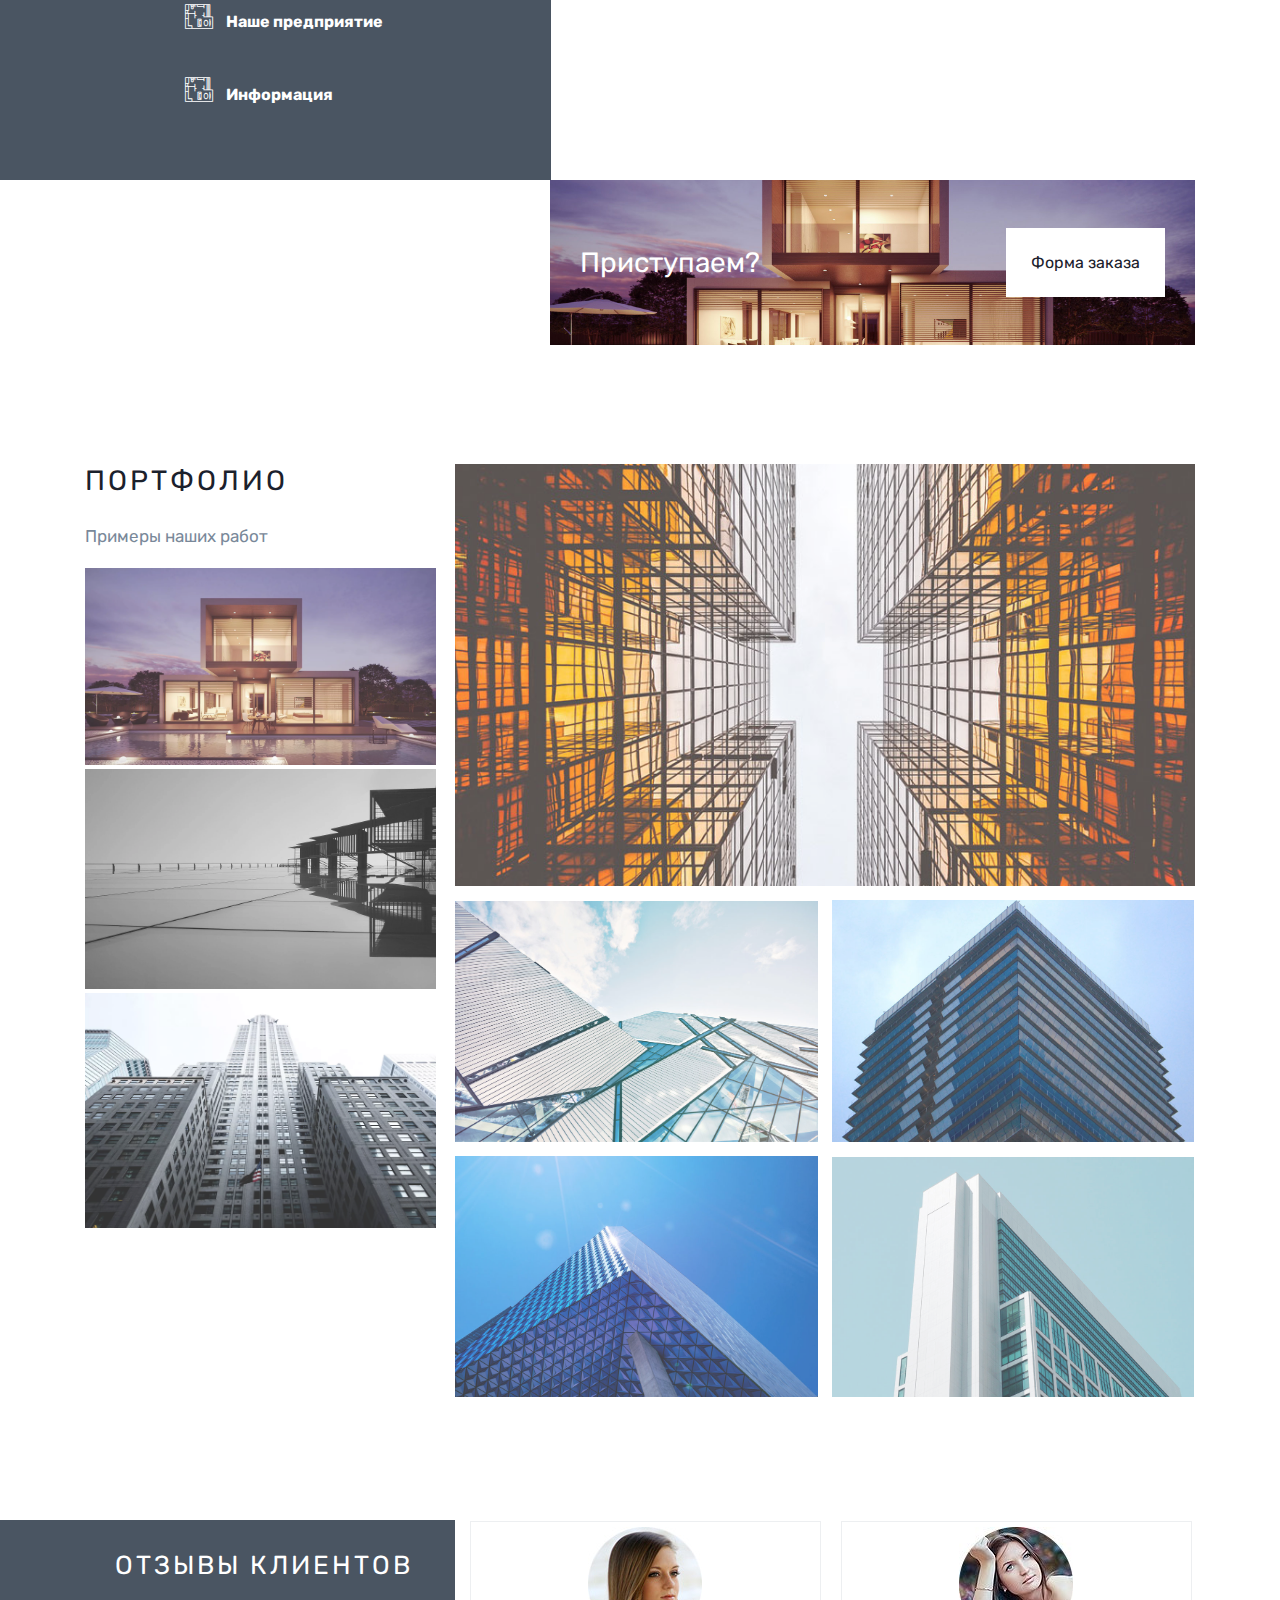
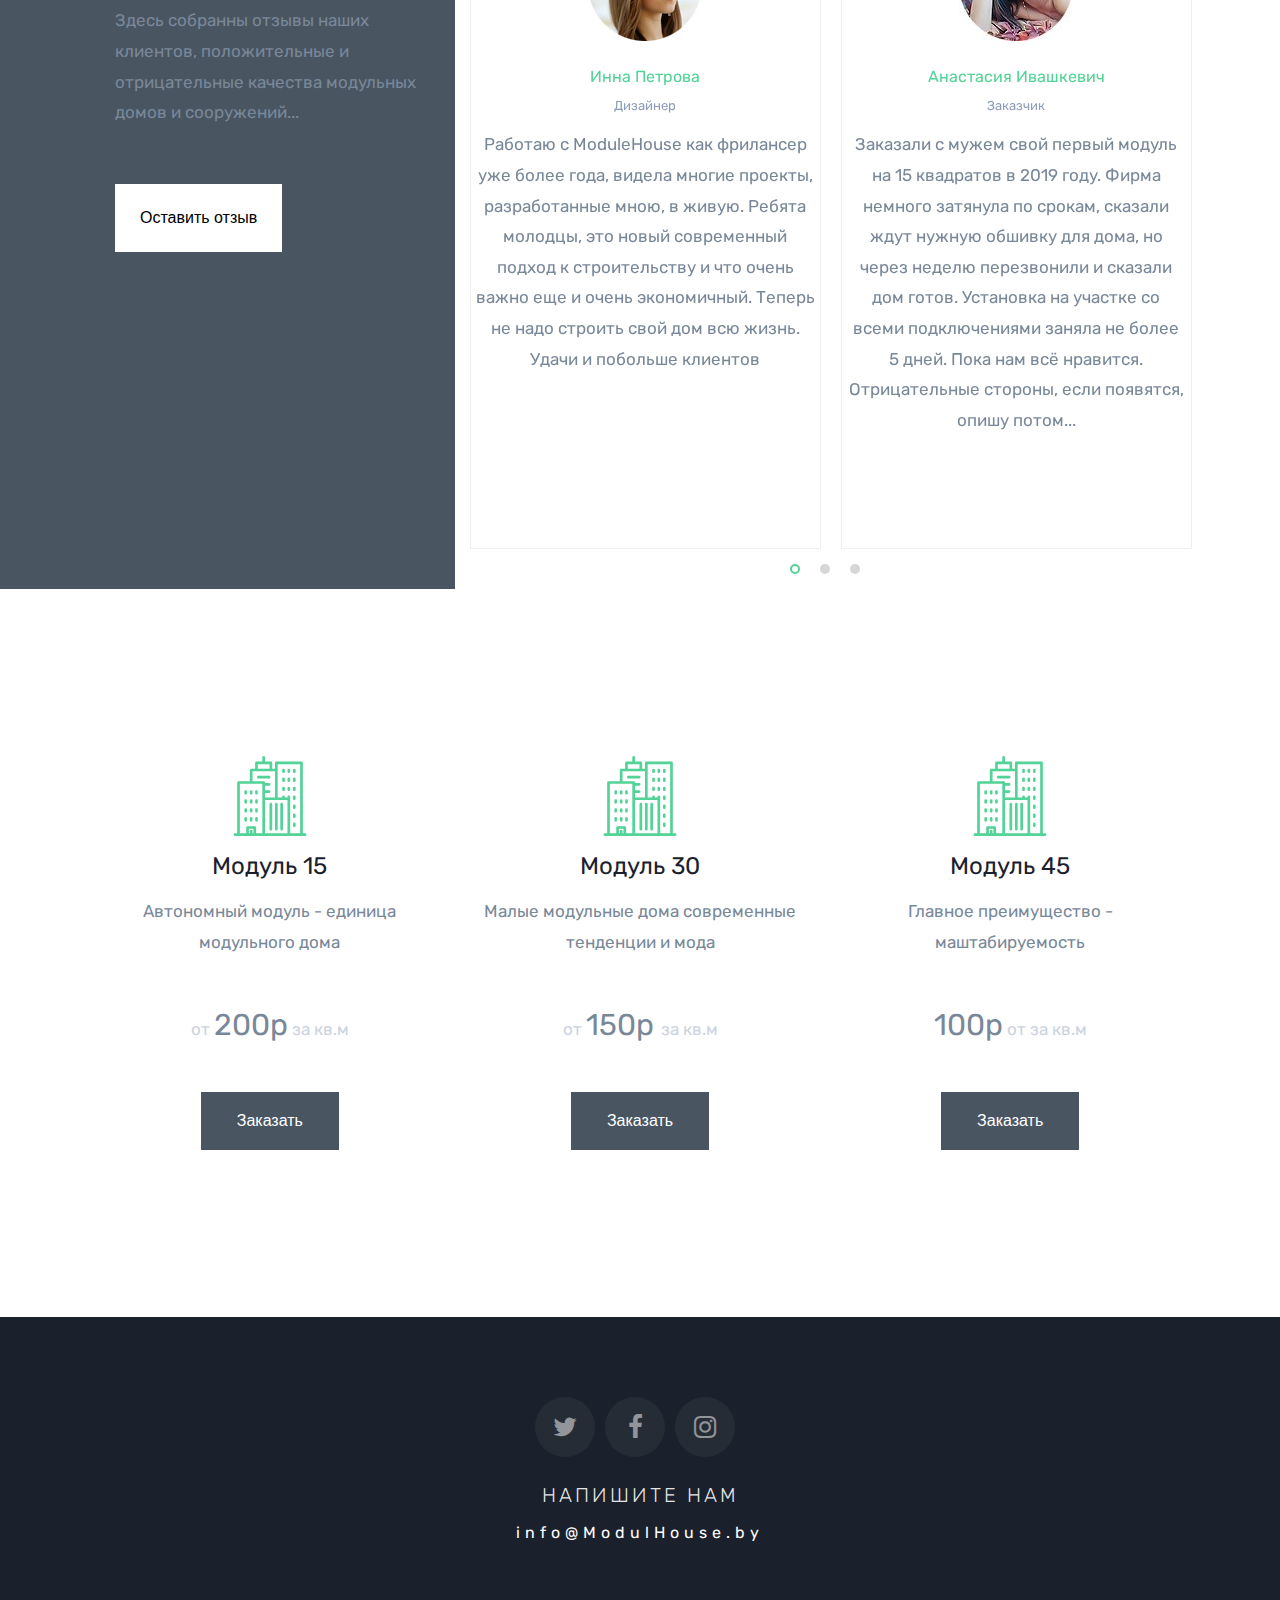
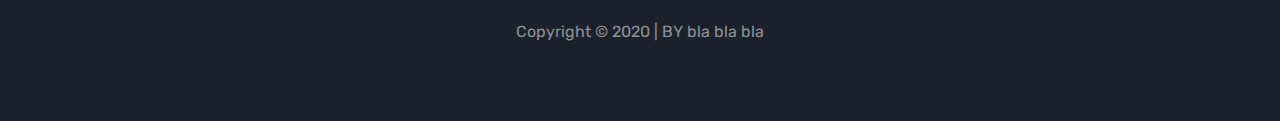
==== commit 161672b6: "Add files via upload" ====
--- a/index.html
+++ b/index.html
@@ -180,9 +180,18 @@
                 <div class="portfolio_subtitle">Примеры наших работ </div>
             </div>
             <div class="img_wrapper">
-                <img src="img/bg/bg_1.jpg" alt="">
-                <img src="img/bg/bg_2.jpg" alt="">
-                <img src="img/bg/bg_3.jpg" alt="">
+                <picture>
+                    <source srcset="img/slider/webp/bg_1.webp" type="image/webp">
+                    <img src="img/slider/bg_1.jpg" alt="1">
+                </picture>
+                <picture>
+                    <source srcset="img/slider/webp/bg_2.webp" type="image/webp">
+                    <img src="img/slider/bg_2.jpg" alt="2">
+                </picture>
+                <picture>
+                    <source srcset="img/slider/webp/bg_3.webp" type="image/webp">
+                    <img src="img/slider/bg_3.jpg" alt="3">
+                </picture>
             </div>
         </div> 
         <div class="img_portfolio_wrapper">
--- a/css/style.css
+++ b/css/style.css
@@ -1,1427 +1,3 @@
-<<<<<<< HEAD
-*{
-    padding: 0;
-    margin: 0;
-    box-sizing: border-box;
-    outline: none;
-}
-body{
-    font-family: 'Rubik', sans-serif;
-}
-
-body.lock{
-    overflow: hidden;
-}
-/* header */
-h1{
-    font-size: 24px;
-    font-weight: 400;
-    letter-spacing: 2px;
-    color: #fff;
-    position: absolute;
-    z-index: 1;
-    margin: 60px 0 0 0;
-    right: 50%;
-    transform: translate(50%, 0%); 
-}
-h1 span:before{
-    position: absolute;
-    content: '';
-    top: -1px;
-    left:-7px;
-    height: 26px;
-    width: 10px;
-    background-color: transparent;
-    border: 2px solid #fff;
-    border-right: none;
-}
-h1 span:after{
-    position: absolute;
-    content: '';
-    top: -1px;
-    left: 84px;
-    height: 26px;
-    width: 10px;
-    background-color: transparent;
-    border: 2px solid #fff;
-    border-left: none;
-}
-.logo .logo_roof{
-    color:#53d397;
-}
-/* header burger */
-.header_burger{
-    display: block;
-    position: absolute;
-    width: 30px;
-    height: 20px;
-    left: 95%;
-    top: 60px;
-    z-index: 3;
-    cursor: pointer;
-}
-.header_burger:hover span{
-    width: 100%;
-    transition: all 0.5s ease;
-}
-.header_burger span{
-    position: absolute;
-    width: 70%;
-    background-color: #53d397;
-    height: 2px;
-    right: 0;
-    top: 9px;
-}
-.header_burger:before,
-.header_burger:after{
-    content: '';
-    background-color: #fff;
-    position: absolute;
-    width: 100%;
-    height: 2px;
-    left: 0;
-}
-.header_burger:before{
-    top: 0;
-}
-.header_burger:after{
-    bottom: 0;
-}
-.header_burger.active:before{
-    transform: rotate(45deg);
-    transition: all 0.5s ease;
-    top: 9px;
-}
-.header_burger.active:after{
-    transform: rotate(-45deg);
-    transition: all 0.5s ease;
-    bottom:9px;
-}
-.header_burger.active span{
-    transform: scale(0);
-}
-.header_menu.active{
-    opacity: 1;
-    top: 0;
-    position: absolute;
-    width: 100%;
-    height: 100%;
-    transition: left 0.6s ease,
-        height 0.6s ease,
-        left 0.5s ease,
-        opacity 1s ease;
-}
-/* slider */
-.header_slider{
-    position: relative;
-    overflow: hidden;
-}
-.header_slider.slick-slider{
-    background-color:rgb(0, 0, 0); 
-}
-/* Слайдер запущен */
-.slick-slider.slick-initialized{}
-/* Слайдер с точками */
-.slick-slider.slick-dotted{}
-/* Ограничивающая оболочка */
-.header_slider .slick-list {
-    height: 700px;
-    width: 100%;
-}
-.header_slider img {
-    width: 100%;
-    height: 700px;
-}
-/* Лента слайдов */
-.header_slider .slick-track{
-    display: flex;
-    align-items: flex-start;
-}
-/* Слайд */
-.header_slider .slick-slide{
-    opacity: 0.4;
-    overflow: hidden;
-}
-.header_slider .slick-slide:hover{
-    opacity: 0.8;
-    cursor: pointer;
-    transition: all 0.5s ease 0s;
-}
-/* Слайд активный (показывается) */
-.slick-slide.slick-active{}
-/* Слайд основной */
-.slick-slide.slick-current{}
-/* Слайд по центру */
-.slick-slide.slick-center{}
-/* Точки (булиты) */
-.header_slider .slick-dots{
-    position: absolute;
-    bottom: 100px;
-    right: 50%;
-    transform: translateX(50%);
-    display: flex;
-    align-items: flex-start;
-    justify-content: center;
-}
-.header_slider .slick-dots li{
-    list-style-type: none;
-    margin: 0 10px;
-}
-/* Элемент точки */
-.header_slider .slick-dots li button{
-    font-size: 0;
-    width: 20px;
-    height: 20px;
-    background-color: rgb(214, 214, 214);
-    border-radius: 50%;
-    border: none;
-    cursor: pointer;
-}
-/* Активная точка */
-.header_slider .slick-dots li.slick-active button{
-    background-color:#fff;
-    border: 3px solid #53d397;
-}
-/* nav */
-.header_menu{
-    opacity: 0;
-    display: flex;
-    position: absolute;
-    width: 100%;
-    height: 0;
-    background-color: #1b212c;
-    top: -100%;
-    left: 0;
-    z-index: 2;
-}
-.menu_bg{
-    background: url('../img/slider/bg_2.jpg') center center/cover no-repeat;;
-    width: 40%;
-}
-.header_menu .wrapper{
-    position: absolute;
-    bottom: 50px;
-    right: 50px;
-} 
-.wave-btn{
-    width: 280px;
-    height: 60px;
-    display: flex;
-    border-radius: 0 0 10px 10px;
-    align-items: center;
-    justify-content: center;
-    transition: all 0.8s ease 0s;
-    text-decoration: none;
-    position: relative;
-    overflow: hidden;
-}
-.wave-btn:hover{
-    border-radius: 10px;
-    transition: all 0.8s ease 0.2s;
-    box-shadow: 0 0 15px #53d39760;
-}
-.wave-btn:hover .wave-btn_waves{
-    top:-50px;
-}
-.wave-btn_text{
-    font-family: Arial, sans-serif;
-    color: #fff;
-    letter-spacing: 6px;
-    position: relative;
-    z-index: 1;
-}
-.wave-btn_waves{
-    position: absolute;
-    top: 0;
-    left: 0;
-    width: 280px;
-    height: 280px;
-    background-color: #53d39775;
-    box-shadow: inset 0 0 50px rgba(0, 0, 0 , 0.5);
-    transition: all 0.9s ease 0s;
-}
-.wave-btn_waves:after,
-.wave-btn_waves:before{
-    content: '';
-    position: absolute;
-    top: 0;
-    left: 50%;
-    width: 250%;
-    height: 250%;
-    transform: translate3d(-50%, -96%, 0) rotate(0deg) scale(1);
-}
-.wave-btn_waves:before{
-    background-color: #1b212c;
-    border-radius: 48%;
-    animation: waves 5s infinite linear;
-}
-.wave-btn_waves:after{
-    background-color: #1b212c60;
-    border-radius: 44%;
-    animation: waves 10s infinite linear;
-}
-@keyframes waves {
-    0%{
-        transform: translate3d(-50%, -96%, 0) rotate(0deg) scale(1);
-    }
-    100%{
-        transform: translate3d(-50%, -96%, 0) rotate(360deg) scale(1);
-    }
-}
-.header_menu ul{
-    position: relative;
-    top: 20%;
-    left: 100%;
-}
-.header_menu ul li{
-    margin: 50px;
-    list-style-type: none;
-}
-.header_menu ul li a{
-    font-size: 20px;
-    text-decoration: none;
-    color: #fff;
-}
-.header_menu ul li a:hover{
-    color:#53d397;
-}
-.header_menu ul li a:hover:before{
-    content: '';
-    width: 15px;
-    height: 15px;
-    background-color: #1b212c;
-    position: absolute;
-    left: -8px;
-    margin-top: 5px;
-    transform: rotate(45deg);
-    border-bottom: 1px solid #53d397;
-    border-left: 1px solid #53d397;
-}
-.header_link_logo:before{
-    display: none;
-}
-.header_menu ul li .logo{
-    font-size: 24px;
-    letter-spacing: 2px;
-    color: #fff;
-    position: relative;
-    top:-20px;
-}
-/* content */
-.container{
-    max-width: 1140px;
-    padding: 0 15px;
-    margin: 0 auto;
-}
-.wrapper{
-    display: flex;
-    justify-content: space-between;
-}
-.content_wrapper{
-    display: flex;
-    flex-wrap: wrap;
-    justify-content: space-between;
-}
-.counter1, .counter2, .counter3, .counter4{
-    font-size: 32px;
-    color: #1b212c;
-    font-weight: 300;
-}
-.content_item{
-   align-self: center;
-   flex: 0 1 50%;
-}
-.subtitle{
-    font-size: 14px;
-    color:#42506b;
-    letter-spacing: 3px;
-    text-transform: uppercase;
-    margin-top: 10px;    
-}
-.content_img_wrapper{
-    max-height: 470px;
-    position: relative;
-}
-.wrapper .content_img_wrapper img{
-    max-width: 470px;
-    height:470px;
-    object-fit: cover;
-}
-.content_img_wrapper .content_btn{
-    position: absolute;
-    top: 50%;
-    left:50%;
-    transform: translate(-50%, -50%);
-    cursor: pointer;
-    text-decoration: none;
-    font-size: 18px;
-    letter-spacing: 1px;
-    color:#1b212c;
-    padding: 20px 30px;
-    background: #fff;
-    border: 2px solid #fff;
-   
-}
-.content_btn:hover{
-    color: #fff;
-    background: rgba(51, 51, 51, 0.25);
-    transition: all 0.5s ease;
-}
-/* service */
-
-.service_nav{
-    padding: 48px 0;
-    background-color: #4a5562;
-}
-.service_nav h3{
-    margin: 0 0 54px 16px;
-    font-size: 18px;
-    text-transform: uppercase;
-    color: #fff;
-    font-weight: 400;
-}
-.nacc h2{
-    margin-bottom: 70px;
-    font-size: 24px;
-    text-transform: uppercase;
-    color: #4a5562;
-    font-weight: 400;
-}
-.nacc h2 span{
-    font-size: 24px;
-    text-transform: uppercase;
-    color:#53d397;
-    font-weight: 400;
-}
-.service_nav:after{
-    content: '';
-    position: absolute;
-    top: 0;
-    right: 100%;
-    bottom: 0;
-    width: 360%;
-    background: #4a5562;
-}
-li .flaticon-house-plans:before{
-    content: '\f103';
-    font-size: 26px;
-    margin-right: 16px;
-}
-.service_nav h3 span{
-    color: #fff;
-    padding-bottom: 3px;
-    border-bottom: 2px solid #53d397;
-}
-.service_nav h3{
-    color: #fff;
-}
-.service_item_title span{
-    font-size: 30px;
-}
-.accord_subtitle{
-    margin-top: 30px;
-}
-.accord_btn{
-    display: inline-block;
-    margin-top: 25px;
-    background: #4a5562;
-    border: 1px solid #fff;
-    cursor: pointer;
-    color: #fff;
-    font-size: 16px;
-    text-align: center;
-    white-space: nowrap;
-    vertical-align: middle;
-    text-decoration: none;
-    padding: 25px;
-}
-.accord_btn:hover{
-    background-color: #fff;
-    color: #4a5562;
-    border: 1px solid #4a5562;
-}
-.accord_btn:hover{
-    color: #4a5562;
-}
-.img_15{
-    height: 100%;
-    width: 100%;
-}
-.img_30, .img_45, .img_60{
-    max-height: 60%;
-    max-width: 60%;
-}
-/* started */
-.started_container{
-    display: flex;
-    justify-content: flex-end;
-}
-.started_wrapper{
-    background: url('../img/bg/bg_1.jpg') center center/cover no-repeat;
-    padding: 48px 30px;
-    display: flex;
-    justify-content: space-between;
-    flex:0 0 58.1%;
-}
-.started_title{
-    font-size: 28px;
-    align-self: center;
-    color: #fff;
-}
-.started_btn{
-    background: #fff;
-    border: 1px solid #fff;
-    color: #1b212c;
-    padding: 24px;
-    white-space: nowrap;
-    font-size: 16px;
-    text-decoration: none;
-    color:#1b212c;
-}
-.started_btn:hover{
-    background-color: transparent;
-    color:#fff;
-}
-.started_btn:hover a{
-    color: #fff;
-}
-/* portfolio */
-.main_porfolio_wrapper{
-    display: flex;
-    justify-content: space-between;
-    flex-wrap: wrap;
-}
-.portfolio_wrapper{
-    display: flex;
-    flex-direction: column;
-    padding: 119px 0;
-    flex: 0 0 33.333%;
-}
-.portfolio_wrapper img{
-    width:95%;
-    height:auto;
-}
-.porfolio_content_wrapper{
-    display: block;
-}
-.img_wrapper{
-    width: 100%;
-}
-.img_portfolio_wrapper{
-    padding: 119px 0;
-    flex: 0 1 66.666%;
-    overflow: hidden;
-}
-.img_portfolio_wrapper img{
-    width: 100%;
-}
-.img_portfolio_wrapper img:nth-child(2),
-.img_portfolio_wrapper img:nth-child(3),
-.img_portfolio_wrapper img:nth-child(4),
-.img_portfolio_wrapper img:nth-child(5){
-    width: 49%;
-}
-.img_portfolio_wrapper img:nth-child(2),
-.img_portfolio_wrapper img:nth-child(4){
-    margin-right: 10px;
-}
-.img_portfolio_wrapper img:nth-child(3),
-.img_portfolio_wrapper img:nth-child(4){
-    margin-top: 10px;
-}
-.portfolio_subtitle{
-    font-size: 17px;
-    line-height: 1.8;
-    font-weight: 400;
-    color: #798899;
-    margin-bottom: 16px;
-}
-.portfolio_title{
-    font-weight: 400;
-    font-size: 28px;
-    text-transform: uppercase;
-    letter-spacing: 3px;
-    color: #1b212c;
-    margin-bottom: 24px;
-}
-/* reviews */
-.reviews_wrapper{
-    display: flex;
-    justify-content: space-between;
-}
-.reviews_static{
-    position: relative;
-    background: #4a5562;
-    padding: 30px;
-    flex: 0 0 33.333%;
-}
-.reviews_static:before{
-    content: '';
-    position: absolute;
-    top: 0;
-    right: 100%;
-    bottom: 0;
-    width: 360%;
-    background: #4a5562;
-}
-.reviews_slider_item{
-    overflow: hidden;
-    padding: 5px;
-    height: 628px;
-    border: 1px solid #edeff1;
-    margin: 1px 5px 40px 15px;
-}
-.static_title{
-    font-weight: 400;
-    font-size: 26px;
-    text-transform: uppercase;
-    letter-spacing: 3px;
-    color: #fff;
-    margin-bottom: 24px;
-}
-.reviews_subtitle{
-    font-size: 17px;
-    line-height: 1.8;
-    font-weight: 400;
-    color: #798899;
-    margin-bottom: 16px;
-}
-.reviews_left_btn {
-    margin-top: 40px;
-    background: #fff;
-    border: 1px solid #fff;
-    padding: 24px;
-    font-weight: 400;
-    text-align: center;
-    white-space: nowrap;
-    vertical-align: middle;
-    font-size: 16px;
-    cursor: pointer;
-}
-.reviews_left_btn a{
-    text-decoration: none;
-    color: #1b212c;
-}
-.reviews_left_btn:hover a{
-    color: #fff;
-}
-.reviews_left_btn:hover{
-    background: transparent;
-    color: #fff;
-}
-.reviews_img_wrapper{
-    margin-bottom: 20px;
-    border-radius: 50%;
-}
-.reviews_img_wrapper img{
-    display: block;
-    margin: 0 auto;
-}
-.reviews_content{
-    font-size: 17px;
-    line-height: 1.8;
-    color: #798899;
-    text-align: center;
-}
-.author_name{
-    text-align: center;
-    font-size: 16px;
-    color: #53d397;
-    line-height: 2;
-}
-.who_is{
-    font-size: 13px;
-    color: #8d9db9;
-    text-align: center;
-    line-height: 2;
-    margin-bottom: 10px;
-}
-/* reviews  */
-/* slider */
-.reviews_slider{
-    position: relative;
-    overflow: hidden;
-}
-.reviews_slider.slick-slider{ 
-}
-/* Слайдер запущен */
-.slick-slider.slick-initialized{}
-/* Слайдер с точками */
-.slick-slider.slick-dotted{}
-/* Ограничивающая оболочка */
-.reviews_header_slider .slick-list {
-}
-
-.reviews_header_slider img {
-}
-/* Лента слайдов */
-.reviews_slider .slick-track{
-    display: flex;
-    align-items: flex-start;
-}
-/* Слайд */
-.reviews_slider .slick-slide{
-    overflow: hidden;
-}
-/* Слайд активный (показывается) */
-.slick-slide.slick-active{}
-/* Слайд основной */
-.slick-slide.slick-current{}
-/* Слайд по центру */
-.slick-slide.slick-center{}
-/* Точки (булиты) */
-.reviews_slider .slick-dots{
-    position: absolute;
-    bottom: 0;
-    right: 50%;
-    transform: translateX(50%);
-    display: flex;
-    align-items: flex-start;
-    justify-content: center;
-}
-.reviews_slider .slick-dots li{
-    list-style-type: none;
-    margin: 0 10px;
-}
-/* Элемент точки */
-.reviews_slider .slick-dots li button{
-    font-size: 0;
-    width: 10px;
-    height: 10px;
-    background-color: rgb(214, 214, 214);
-    border-radius: 50%;
-    border: none;
-    cursor: pointer;
-}
-/* Активная точка */
-.reviews_slider .slick-dots li.slick-active button{
-    background-color:#fff;
-    border: 2px solid #53d397;
-}
-/* Price */
-.flaticon-skyline:before{
-    content: '\f103';
-    font-size: 80px;
-    line-height: 1.3;
-    color: #53d397;
-}
-.price_wrapper{
-    display: flex;
-    justify-content: space-between;
-    padding: 119px 0;
-}
-.price_item{
-    text-align: center;
-    padding: 48px 24px;
-    flex: 0 0 33.3%;
-}
-.price_title{
-    font-weight: 400;
-    font-size: 24px;
-    margin: 16px 0;
-    color: #1b212c;
-}
-.price_subtitle{
-    font-size: 17px;
-    line-height: 1.8;
-    font-weight: 400;
-    color: #798899;
-    margin-bottom: 24px;
-}
-.price_price{
-    margin-bottom: 24px;
-    padding: 16px 0;
-    font-size: 17px;
-    line-height: 1.8;
-    font-weight: 400;
-    color: #ccd3e0;
-}
-.price_price span{
-    font-size: 30px;
-    color: #798899;
-}
-.price_btn{
-    background: #4a5562;
-    border: 1px solid #4a5562;
-    color: #fff;
-    cursor: pointer;
-    width: 138px;
-    height: 58px;
-    font-weight: 400;
-    font-size: 16px;
-}
-.price_btn:hover{
-    background-color: #fff;
-    color: #4a5562;
-    transition: all 0.3s ease;
-}
-/* footer */
-.footer{
-    background-color: #1b212c;
-    padding: 80px 0;
-}
-.social_icon{
-    display: flex;
-    justify-content: center;
-    margin-bottom: 16px;
-}
-.social_icon .twitter, .facebook, .instagram{
-    width: 60px;
-    height: 60px;
-    border-radius: 50%;
-    background-color: rgba(255, 255, 255, 0.05);
-    margin: 0 10px 10px 0;
-}
-.contact_us .footer_title{
-    font-weight: 300;
-    font-size: 20px;
-    text-transform: uppercase;
-    letter-spacing: 3px;
-    color: rgba(255, 255, 255, 0.9);
-    text-align: center;
-    margin-bottom: 16px;
-}
-.contact_us .footer_mail{
-    font-size: 16px;
-    letter-spacing: 5px;
-    color:#fff;
-    text-align: center;
-    margin-bottom: 16px;
-}
-.copyright{
-    font-size: 16px;
-    font-weight: 400;
-    color: rgba(255, 255, 255, 0.5);
-    margin-top:80px;
-    text-align: center;
-}
-.social_icon .twitter,
-.social_icon .facebook,
-.social_icon .instagram{
-    position: relative;
-}
-.icon-twitter,
-.icon-facebook,
-.icon-instagram{
-    position: absolute;
-    font-size: 26px;
-    top: 50%;
-    left: 50%;  
-    transform: translate(-50%, -50%);
-    color: rgba(255, 255, 255, 0.5);
-}
-.icon-facebook:before{
-    content: "\f09a";
-    }
-.icon-twitter:before{
-    content: "\f099";
-}
-.icon-instagram:before{
-    content: "\f16d";
-}
-
-/* html about */
-.about_header{
-    height: 500px;
-    background: url('../img/bg/bg_2.jpg') center center/cover no-repeat;
-}
-.overlay{
-    height: 500px;
-    position: relative;   
-    background-color:rgba(0, 0, 0, 0.5);
-    display: flex;
-    justify-content: center;
-}
-.about_us{
-    color: #fff;
-    line-height: 1.2;
-    font-weight: 300;
-    text-transform: uppercase;
-    letter-spacing: 5px;
-    font-size: 40px;
-    margin-bottom: 48px;
-}
-.our_team_title{
-    font-weight: 400;
-    font-size: 28px;
-    text-transform: uppercase;
-    letter-spacing: 3px;
-    color: #1b212c;
-    margin-bottom: 24px;
-    display: block;
-}
-.about_breadcrumbs{
-    position: absolute;
-    bottom: 25%;
-    text-transform: uppercase;
-    font-size: 13px;
-    letter-spacing: 1px;
-    line-height: 1.5;
-    font-weight: 300;
-    color: rgba(255, 255, 255, 0.8);
-   
-}
-.about_breadcrumbs a{
-    text-decoration: none;
-    color:#fff;
-    margin-right: 10px;
-    border-bottom: 2px solid rgba(255, 255, 255, 0.1);
-}
-.about_us{
-    align-self: flex-end;
-}
-.about_reviews .reviews_slider .slick-dots{
-    bottom: 15px;
-}
-/* our team */
-.our_team{
-    padding: 119px 0;
-}
-.our_team_header{
-    margin-bottom: 48px;
-    padding-bottom: 48px;
-}
-.our_team_title{
-    font-weight: 400;
-    font-size: 28px;
-    text-transform: uppercase;
-    letter-spacing: 3px;
-    color: #1b212c;
-    margin-bottom: 24px;
-    text-align: center;
-}
-.our_team_subtitle{
-    font-size: 17px;
-    line-height: 1.8;
-    font-weight: 400;
-    color: #798899;
-    margin-bottom: 16px;
-    text-align: center;
-    max-width: 640px;
-    margin: 0 auto;
-}
-.our_team_wrapper{
-    display: flex;
-    flex-wrap: wrap;
-    justify-content: space-between;
-}
-.team_item{
-    flex: 0 0 31.5%;
-}
-.team_img img{
-    overflow: hidden;
-    width: 100%;
-    height: auto;
-    margin-bottom: 16px;
-    opacity: 0.8;
-}
-.team_img img:hover{
-    width: 99.5%;
-    opacity: 1;
-    transition: all 0.3s ease 0s;
-}
-.name{
-    font-size: 20px;
-    color: #1b212c;
-    font-weight: 400;
-    line-height: 1.8;
-}
-.prof{
-    font-size: 14px;
-    color: #798899;
-    font-weight: 400;
-    line-height: 1.8;
-    margin-bottom: 20px;
-}
-.team_slogan{
-    font-size: 17px;
-    line-height: 1.8;
-    font-weight: 400;
-    color: #798899;
-    margin-bottom: 16px;
-}
-/* contact */
-.contact{
-    padding: 119px 0;
-}
-.contact_title{
-    line-height: 1.5;
-    color: #1b212c;
-    font-weight: 400;
-    font-size: 24px;
-    margin-bottom: 24px;
-}
-.contact_wrapper{
-    display: flex;
-    flex-wrap: wrap;
-    justify-content: space-between;
-}
-.address, .phone, .mail, .web{
-    font-size: 17px;
-    line-height: 1.8;
-    font-weight: 400;
-    color: #798899;
-}
-.phone span, .web span, .mail span{
-    color: #53d397;
-    font-size: 17px;
-    line-height: 1.8;
-    font-weight: 400;
-}
-.form_wrapper{
-    margin-top: 50px;
-    display: flex;
-    flex-wrap: wrap;
-    justify-content: space-between;
-}
-form{
-    flex: 0 1 49%;
-}
-form input{
-    display: block;
-    width: 100%;
-    font-size: 15px;
-    padding: 6px 12px;
-    height: 52px;
-    background: #fff;
-    color: #7d8faf;
-    border: 1px solid rgb(204, 211, 224);
-    margin-bottom: 25px;
-}
-form textarea{
-    width: 100%;
-    font-size: 15px;
-    padding: 6px 12px;
-    background: #fff;
-    font-weight: 400;
-    color: #7d8faf;
-    border: 1px solid rgb(204, 211, 224);
-    margin-bottom: 25px;
-}
-.contact_submit{
-    cursor: pointer;
-    background: #4a5562;
-    border: 1px solid #4a5562;
-    color: #fff;
-    font-weight: 400;
-    text-align: center;
-    white-space: nowrap;
-    vertical-align: middle;
-    width: 200px;
-}
-#map{
-    margin: 0;
-    background-color: rgba(80,80,80,1);
-    flex: 0 1 49%;
-    max-height: 370px;
-}
-/* work */
-.work{
-    padding: 119px 0;
-}
-.work_wrapper{
-    display: flex;
-
-    justify-content: space-between;
-}
-.work_item{
-    flex: 0 0 33.3333%;
-    margin: 0 5px 0 5px;
-}
-.work_title{
-    font-weight: 400;
-    font-size: 28px;
-    text-transform: uppercase;
-    letter-spacing: 3px;
-    color: #1b212c;
-    margin-bottom: 96px;
-    text-align: center;
-}
-.work_item_title{
-    font-size: 24px;
-    color: #1b212c;
-    font-weight: 400;
-    margin-bottom: 8px;
-}
-.work_item_title span{
-    color: #53d397;
-}
-.work_item_descr{
-    font-size: 17px;
-    line-height: 1.8;
-    font-weight: 400;
-    color: #798899;
-}
-.grid {
-    list-style: none;
-    margin-left: -40px;
-  }
-  .gc {
-    box-sizing: border-box;
-    display: inline-block;
-    margin-right: -.25em;
-    min-height: 1px;
-    padding-left: 40px;
-    vertical-align: top;
-  }
-  .gc--1-of-3 {
-    width: 43%;
-  }
-  .gc--2-of-3 {
-    width: 57%;
-  }
-  .naccs {
-    position: relative;
-    max-width: 950px;
-    margin: 0 auto;
-  }
-  .naccs .menu div {
-    padding: 15px 0 15px 20px;
-    margin-bottom: 10px;
-    color: #fff;
-    cursor: pointer;
-    position: relative;
-    vertical-align: middle;
-    font-weight: 700;
-    -webkit-transition: 1s all cubic-bezier(0.075, 0.82, 0.165, 1);
-    transition: 1s all cubic-bezier(0.075, 0.82, 0.165, 1);
-  }
-  .naccs .menu div span{
-      margin-right: 10px;
-      font-size: 28px;
-  }
-  .naccs .menu div.active {
-    color: #53d397;
-    padding: 15px 20px 15px 30px;
-  }
-  ul.nacc {
-    position: relative;
-    height: 0px;
-    list-style: none;
-    margin: 0;
-    padding: 0;
-    -webkit-transition: 0.5s all cubic-bezier(0.075, 0.82, 0.165, 1);
-    transition: 0.5s all cubic-bezier(0.075, 0.82, 0.165, 1);
-  }
-  ul.nacc li {
-    margin-top: 45px;
-    opacity: 0;
-    -webkit-transform: translateX(50px);
-            transform: translateX(50px);
-    position: absolute;
-    list-style: none;
-    -webkit-transition: 1s all cubic-bezier(0.075, 0.82, 0.165, 1);
-    transition: 1s all cubic-bezier(0.075, 0.82, 0.165, 1);
-  }
-  
-  ul.nacc li.active {
-    -webkit-transition-delay: .3s;
-            transition-delay: .3s;
-    z-index: 1;
-    opacity: 1;
-    -webkit-transform: translateX(0px);
-            transform: translateX(0px);
-  }
-/* popup */
-    .popup{
-        position: fixed;
-        width: 100%;
-        height: 100%;
-        background-color: rgba(0, 0, 0, 0.8);
-        top: 0;
-        left: 0;
-        color: #fff;
-        opacity: 0;
-        visibility: hidden;
-        overflow-y: auto;
-        overflow-x: hidden;
-        transition: all 0.8s ease 0s;
-    }
-    .popup.open{
-        opacity: 1;
-        visibility: visible;
-    }
-    .popup.open .popup_content{
-        transform: translate(0px, 0%);
-        opacity: 1;
-    }
-    .popup_body{
-        min-height: 100%;
-        display: flex;
-        align-items: center;
-        justify-content: center;
-        padding: 30px 10px;
-    }
-    .popup_content{
-        background-color: #4a5562;
-        color: #000;
-        max-width: 800px;
-        padding: 30px 80px;
-        margin-bottom: 15px;
-        position: relative;
-        transition: all 0.8s ease 0s;
-        opacity: 0;
-        transform: translate(0px, -100%);
-    }
-    .popup_close{
-        position: absolute;
-        right: 15px;
-        top: 10px;
-        font-size: 20px;
-        color: #fff;
-        text-decoration: none;
-    }
-    .popup_title{
-        font-size: 26px;
-        color:#fff;
-        margin-bottom: 30px;
-        text-align: center;
-    }
-    .popup input {
-        background-color: rgba(216, 216, 216, 0.849);
-    }
-/* blog */
-.content_blog_wrapper{
-    display: flex;
-    justify-content: flex-start;
-}
-.content_blog{
-    padding: 15px;
-    flex: 0 0 70%;
-}
-.content h2{
-    color: #1b212c;
-}
-.content h2, p{
-    margin-bottom: 20px;
-}
-.content p{
-    margin-top: 20px;
-    color: #798899;
-}
-.side_menu{
-    padding: 15px;
-}
-.side_menu h3{
-    margin-top: 30px;
-}
-.side_menu ul{
-    list-style-type: none;
-    padding: 15px 0px 15px 10px;
-}
-.side_menu ul li{
-    padding: 10px 0;
-}
-@media (max-width: 550px){
-    .img_portfolio_wrapper img:nth-child(2),
-    .img_portfolio_wrapper img:nth-child(3),
-    .img_portfolio_wrapper img:nth-child(4),
-    .img_portfolio_wrapper img:nth-child(5){
-        width: 100%;
-    }
-    .img_portfolio_wrapper{
-        padding: 119px 0;
-        flex: 0 1 100%;
-        overflow: hidden;
-    }
-    .header_menu .wrapper{
-        bottom: 30px;
-        right: 20px;
-    } 
-}
-  @media (max-width: 1125px){
-    .content_item{
-        padding: 10px 10px;
-   }
-   .img_portfolio_wrapper img:nth-child(2),
-.img_portfolio_wrapper img:nth-child(3),
-.img_portfolio_wrapper img:nth-child(4),
-.img_portfolio_wrapper img:nth-child(5){
-    width: 48%;
-}
-   .price_item{
-        padding: 10px 15px;
-   }
-   .grid{
-       grid-auto-flow: column;
-   }
-.header_burger{
-    left: 85%;
-    top: 20px;
-}
-h1{
-    font-size: 18px;
-    margin: 80px 0 0 0;
-}
-h1 span:before{
-    height: 20px;
-    
-}
-h1 span:after{
-    left: 64px;
-    height: 20px;
-}
-.header_slider .slick-list {
-    height: 100%;
-    width: 100%;
-}
-.header_slider img {
-    width: 100%;
-    height: 350px;
-}
-.header_slider .slick-dots{
-    bottom: 20px;
-}
-.header_slider .slick-dots li button{
-    height: 12px;
-    width: 12px;
-}
-.menu_bg{
-    width: 0;
-}
-.header_menu ul{
-    position: absolute;
-    top: 10%;
-    left: 0;
-}
-.header_menu ul li{
-    margin: 20px;
-}
-.header_menu ul li a{
-    font-size: 16px;
-}
-.header_menu ul li .logo{
-    font-size: 18px;
-}
-.price_wrapper{
-    padding: 20px 0;
-}
-.started_wrapper{
-    margin-top: 10px;
-    padding: 48px 10px;
-    display: flex;
-    flex-wrap: wrap;
-    justify-content: center;
-    flex:0 0 100%;
-}
-.started_title{
-    margin-bottom: 15px;
-}
-.reviews_wrapper{
-    flex-wrap: wrap;
-}
-.reviews_static{
-    padding: 30px;
-    flex: 0 0 100%;
-    width: 100%;
-    margin-bottom: 10px;
-}
-.reviews_static:before{
-    display: none;
-}
-@media (max-width: 703px){
-    .reviews_slider_item{
-        height: auto;
-    }
-    .content_img_wrapper{
-        max-height: 470px;
-        position: relative;
-        margin: 0 auto;
-    }
-    .img_portfolio_wrapper{
-        padding: 10px 0;
-    }
-    .portfolio_wrapper{
-        padding-bottom: 10px;
-    }
-    .wrapper{
-        flex-wrap: wrap;
-    }
-    .content_wrapper{
-        padding-left: 30px;
-    }
-    .team_item{
-        flex: 0 0 100%;
-    }
-    form{
-        flex: 0 1 100%;
-    }
-    #map{
-        flex: 0 1 100%;
-    }
-    .work_wrapper{
-        flex-wrap: wrap;
-    }
-    .work_item{
-        margin-top: 20px;
-        flex: 0 0 100%;
-}
-}
-@media (max-width: 503px){
-    .wrapper .content_img_wrapper img{
-        max-width: 100%;
-        height:270px;
-    }
-}
-@media (max-width: 1050px){
-    .gc--1-of-3 {
-        width: 100%;
-        padding-left: 15px;
-      }
-      .gc--2-of-3 {
-        width: 90%;
-        padding-left: 30px;
-      }
-      .service_nav:after{
-        display: none;
-    }
-    .grid div{
-        margin: 0 12px;
-    }
-    .accord_btn{
-        margin-bottom: 45px;
-    }
-}
-@media (max-width: 550px){
-    .portfolio_wrapper img{
-        width: 100%;
-    }
-    .img_portfolio_wrapper img:nth-child(2),
-    .img_portfolio_wrapper img:nth-child(3),
-    .img_portfolio_wrapper img:nth-child(4),
-    .img_portfolio_wrapper img:nth-child(5){
-        width: 100%;
-    }
-    .img_portfolio_wrapper{
-        flex: 0 0 100%;
-        padding: 0;
-    }
-    .portfolio_wrapper{
-        padding: 0;
-        flex: 0 0 100%;
-    }
-    .img_portfolio_wrapper img:nth-child(3),
-    .img_portfolio_wrapper img:nth-child(4){
-    margin-top: 0px;
-    }
-}
-@media (max-width: 840px){
-    .price_wrapper{
-        padding: 0 0 10px 0;
-        flex-wrap: wrap;
-        justify-content: center;
-    }
-    .price_item{
-        flex: 0 0 100%;
-    }
-    .our_team{
-        padding: 15px;
-    }
-    .our_team_header{
-        padding: 0;
-        margin-bottom: 20px;
-    }
-=======
 *{
     padding: 0;
     margin: 0;
@@ -1702,7 +278,6 @@
 }
 .header_menu ul li a{
     font-size: 20px;
-    font-weight: 400;
     text-decoration: none;
     color: #fff;
 }
@@ -1726,7 +301,6 @@
 }
 .header_menu ul li .logo{
     font-size: 24px;
-    font-weight: 400;
     letter-spacing: 2px;
     color: #fff;
     position: relative;
@@ -1735,8 +309,7 @@
 /* content */
 .container{
     max-width: 1140px;
-    padding-right: 15px;
-    padding-left: 15px;
+    padding: 0 15px;
     margin: 0 auto;
 }
 .wrapper{
@@ -1746,17 +319,16 @@
 .content_wrapper{
     display: flex;
     flex-wrap: wrap;
-    align-content: center;
-    justify-content: space-around;
+    justify-content: space-between;
 }
 .counter1, .counter2, .counter3, .counter4{
-    font-size: 30px;
+    font-size: 32px;
     color: #1b212c;
     font-weight: 300;
 }
 .content_item{
-    padding-bottom: 50px;
-    margin-right: 70px;
+   align-self: center;
+   flex: 0 1 50%;
 }
 .subtitle{
     font-size: 14px;
@@ -1774,25 +346,24 @@
     height:470px;
     object-fit: cover;
 }
-.content_img_wrapper .content_btn a{
+.content_img_wrapper .content_btn{
     position: absolute;
     top: 50%;
     left:50%;
     transform: translate(-50%, -50%);
     cursor: pointer;
-}
-.content_btn a{
     text-decoration: none;
-    font-size: 20px;
+    font-size: 18px;
     letter-spacing: 1px;
     color:#1b212c;
     padding: 20px 30px;
     background: #fff;
     border: 2px solid #fff;
-}
-.content_btn a:hover{
-    color: #fff;
-    background-color:transparent;
+   
+}
+.content_btn:hover{
+    color: #fff;
+    background: rgba(51, 51, 51, 0.25);
     transition: all 0.5s ease;
 }
 /* service */
@@ -1849,20 +420,16 @@
 .accord_subtitle{
     margin-top: 30px;
 }
-.accord_btn {
+.accord_btn{
+    display: inline-block;
     margin-top: 25px;
     background: #4a5562;
     border: 1px solid #fff;
-    padding: 24px;
     cursor: pointer;
     color: #fff;
-}
-.accord_btn a{
     font-size: 16px;
     text-align: center;
     white-space: nowrap;
-    font-weight: 400;
-    color: #fff;
     vertical-align: middle;
     text-decoration: none;
     padding: 25px;
@@ -1872,7 +439,7 @@
     color: #4a5562;
     border: 1px solid #4a5562;
 }
-.accord_btn a:hover{
+.accord_btn:hover{
     color: #4a5562;
 }
 .img_15{
@@ -1901,23 +468,18 @@
     color: #fff;
 }
 .started_btn{
-    align-self: center;
     background: #fff;
     border: 1px solid #fff;
     color: #1b212c;
     padding: 24px;
-    font-weight: 400;
-    text-align: center;
     white-space: nowrap;
-    vertical-align: middle;
     font-size: 16px;
-}
-.started_btn a{
     text-decoration: none;
     color:#1b212c;
 }
 .started_btn:hover{
     background-color: transparent;
+    color:#fff;
 }
 .started_btn:hover a{
     color: #fff;
@@ -1937,6 +499,12 @@
 .portfolio_wrapper img{
     width:95%;
     height:auto;
+    opacity: 0.8;
+}
+.portfolio_wrapper img:hover{
+    width: 99.5%;
+    opacity: 1;
+    transition: all 0.3s ease 0s;
 }
 .porfolio_content_wrapper{
     display: block;
@@ -1951,6 +519,12 @@
 }
 .img_portfolio_wrapper img{
     width: 100%;
+    opacity: 0.8;
+}
+.img_portfolio_wrapper img:hover{
+    width: 99.5%;
+    opacity: 1;
+    transition: all 0.3s ease 0s;
 }
 .img_portfolio_wrapper img:nth-child(2),
 .img_portfolio_wrapper img:nth-child(3),
@@ -2002,7 +576,9 @@
     background: #4a5562;
 }
 .reviews_slider_item{
+    overflow: hidden;
     padding: 5px;
+    height: 628px;
     border: 1px solid #edeff1;
     margin: 1px 5px 40px 15px;
 }
@@ -2045,7 +621,7 @@
     color: #fff;
 }
 .reviews_img_wrapper{
-    margin-bottom:48px;
+    margin-bottom: 20px;
     border-radius: 50%;
 }
 .reviews_img_wrapper img{
@@ -2055,14 +631,11 @@
 .reviews_content{
     font-size: 17px;
     line-height: 1.8;
-    font-weight: 400;
     color: #798899;
-    margin-bottom: 48px;
     text-align: center;
 }
 .author_name{
     text-align: center;
-    font-weight: 400;
     font-size: 16px;
     color: #53d397;
     line-height: 2;
@@ -2072,6 +645,7 @@
     color: #8d9db9;
     text-align: center;
     line-height: 2;
+    margin-bottom: 10px;
 }
 /* reviews  */
 /* slider */
@@ -2350,6 +924,12 @@
     width: 100%;
     height: auto;
     margin-bottom: 16px;
+    opacity: 0.8;
+}
+.team_img img:hover{
+    width: 99.5%;
+    opacity: 1;
+    transition: all 0.3s ease 0s;
 }
 .name{
     font-size: 20px;
@@ -2612,11 +1192,11 @@
         background-color: rgba(216, 216, 216, 0.849);
     }
 /* blog */
-.content_wrapper{
+.content_blog_wrapper{
     display: flex;
     justify-content: flex-start;
 }
-.content{
+.content_blog{
     padding: 15px;
     flex: 0 0 70%;
 }
@@ -2662,8 +1242,7 @@
 }
   @media (max-width: 1125px){
     .content_item{
-        flex-wrap: wrap;
-        margin-right: 10px;
+        padding: 10px 10px;
    }
    .img_portfolio_wrapper img:nth-child(2),
 .img_portfolio_wrapper img:nth-child(3),
@@ -2671,20 +1250,8 @@
 .img_portfolio_wrapper img:nth-child(5){
     width: 48%;
 }
-   .wrapper{
-        flex-wrap: wrap;
-   }
    .price_item{
-    flex: 0 0 100%;
-   }
-   .price_wrapper{
-        flex-wrap: wrap;
-   }
-   .content_item{
-       flex-wrap: wrap;
-   }
-   .wrapper{
-       flex-wrap: wrap;
+        padding: 10px 15px;
    }
    .grid{
        grid-auto-flow: column;
@@ -2709,7 +1276,6 @@
     height: 100%;
     width: 100%;
 }
-
 .header_slider img {
     width: 100%;
     height: 350px;
@@ -2765,6 +1331,9 @@
     display: none;
 }
 @media (max-width: 703px){
+    .reviews_slider_item{
+        height: auto;
+    }
     .content_img_wrapper{
         max-height: 470px;
         position: relative;
@@ -2776,9 +1345,11 @@
     .portfolio_wrapper{
         padding-bottom: 10px;
     }
+    .wrapper{
+        flex-wrap: wrap;
+    }
     .content_wrapper{
-        justify-content: flex-start;
-        margin: 0 auto;
+        padding-left: 30px;
     }
     .team_item{
         flex: 0 0 100%;
@@ -2795,6 +1366,7 @@
     .work_item{
         margin-top: 20px;
         flex: 0 0 100%;
+}
 }
 @media (max-width: 503px){
     .wrapper .content_img_wrapper img{
@@ -2822,6 +1394,9 @@
     }
 }
 @media (max-width: 550px){
+    .portfolio_wrapper img{
+        width: 100%;
+    }
     .img_portfolio_wrapper img:nth-child(2),
     .img_portfolio_wrapper img:nth-child(3),
     .img_portfolio_wrapper img:nth-child(4),
@@ -2829,11 +1404,32 @@
         width: 100%;
     }
     .img_portfolio_wrapper{
-        flex: 0 1 100%;
+        flex: 0 0 100%;
+        padding: 0;
     }
     .portfolio_wrapper{
-        padding: 15px 0;
+        padding: 0;
         flex: 0 0 100%;
     }
->>>>>>> c98c08ea7ac40a06c4e11a88140bdda3d8bbcfa3
+    .img_portfolio_wrapper img:nth-child(3),
+    .img_portfolio_wrapper img:nth-child(4){
+    margin-top: 0px;
+    }
+}
+@media (max-width: 840px){
+    .price_wrapper{
+        padding: 0 0 10px 0;
+        flex-wrap: wrap;
+        justify-content: center;
+    }
+    .price_item{
+        flex: 0 0 100%;
+    }
+    .our_team{
+        padding: 15px;
+    }
+    .our_team_header{
+        padding: 0;
+        margin-bottom: 20px;
+    }
 }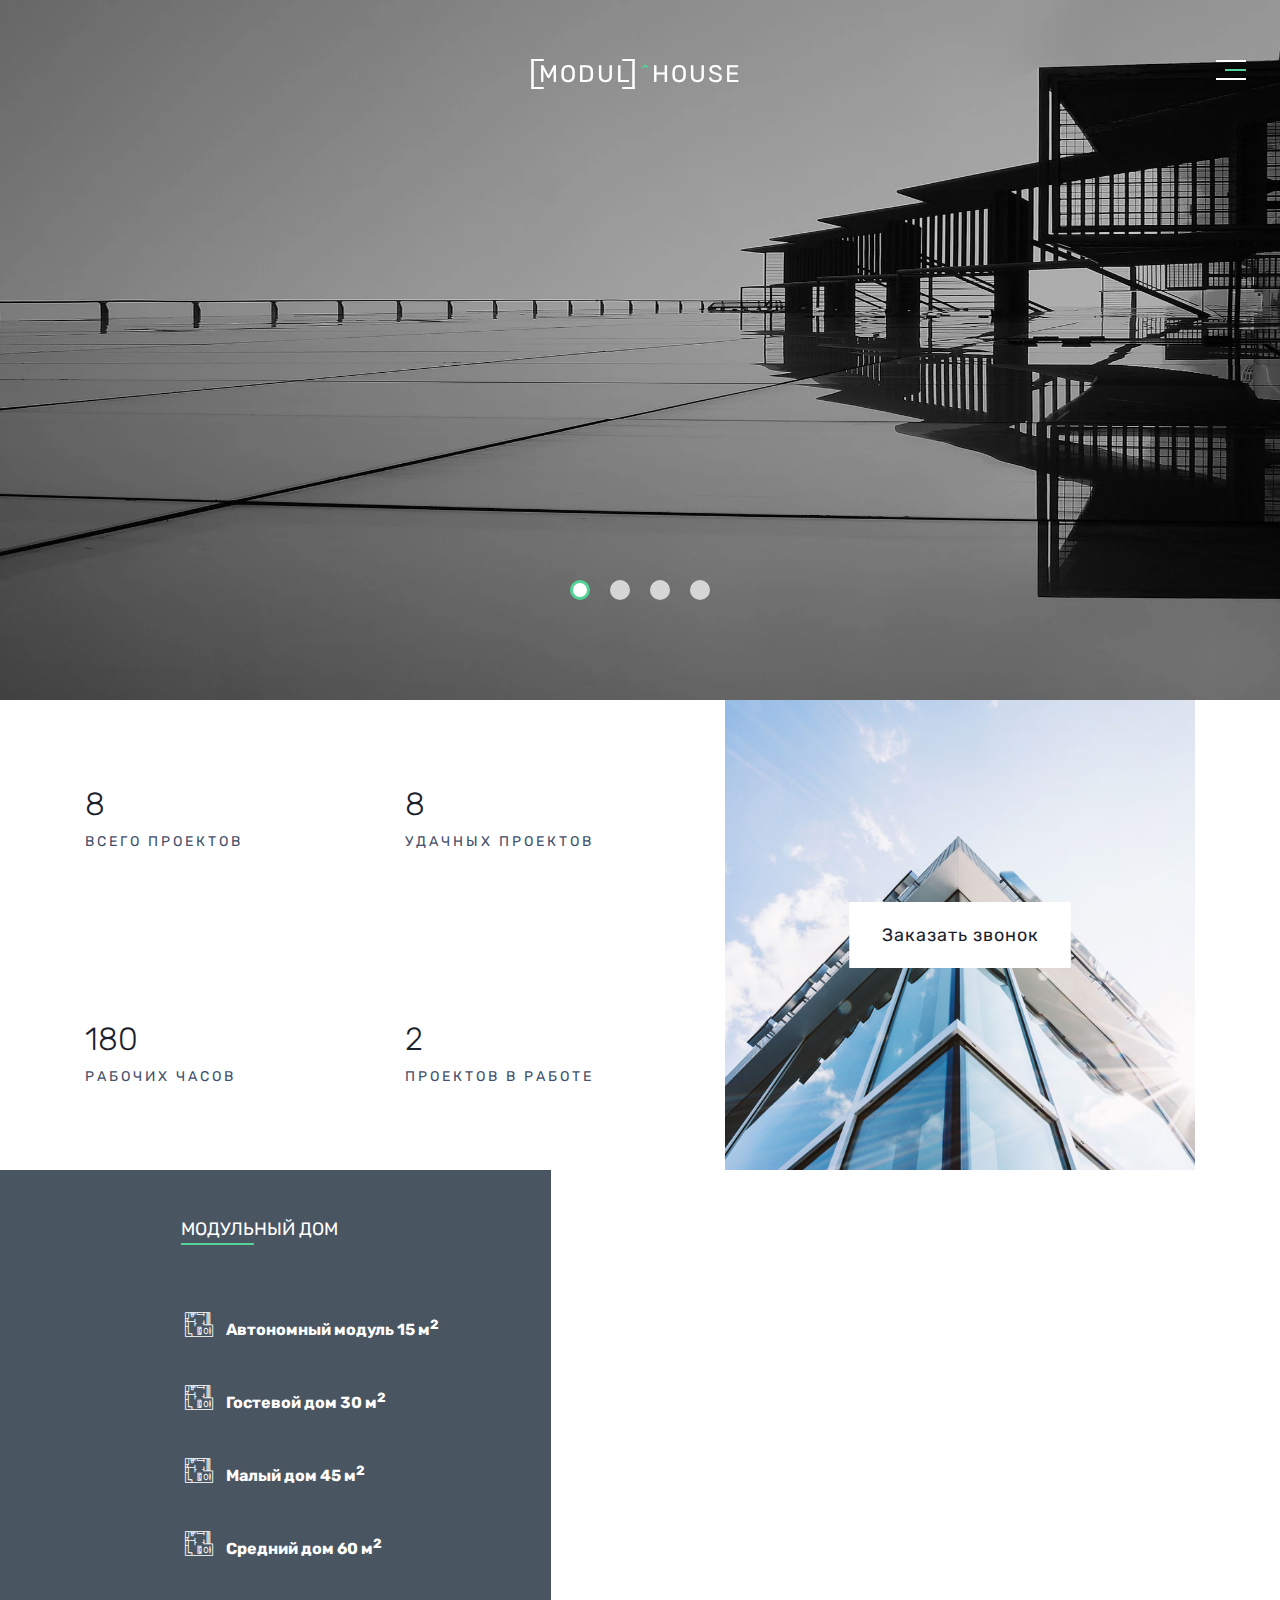
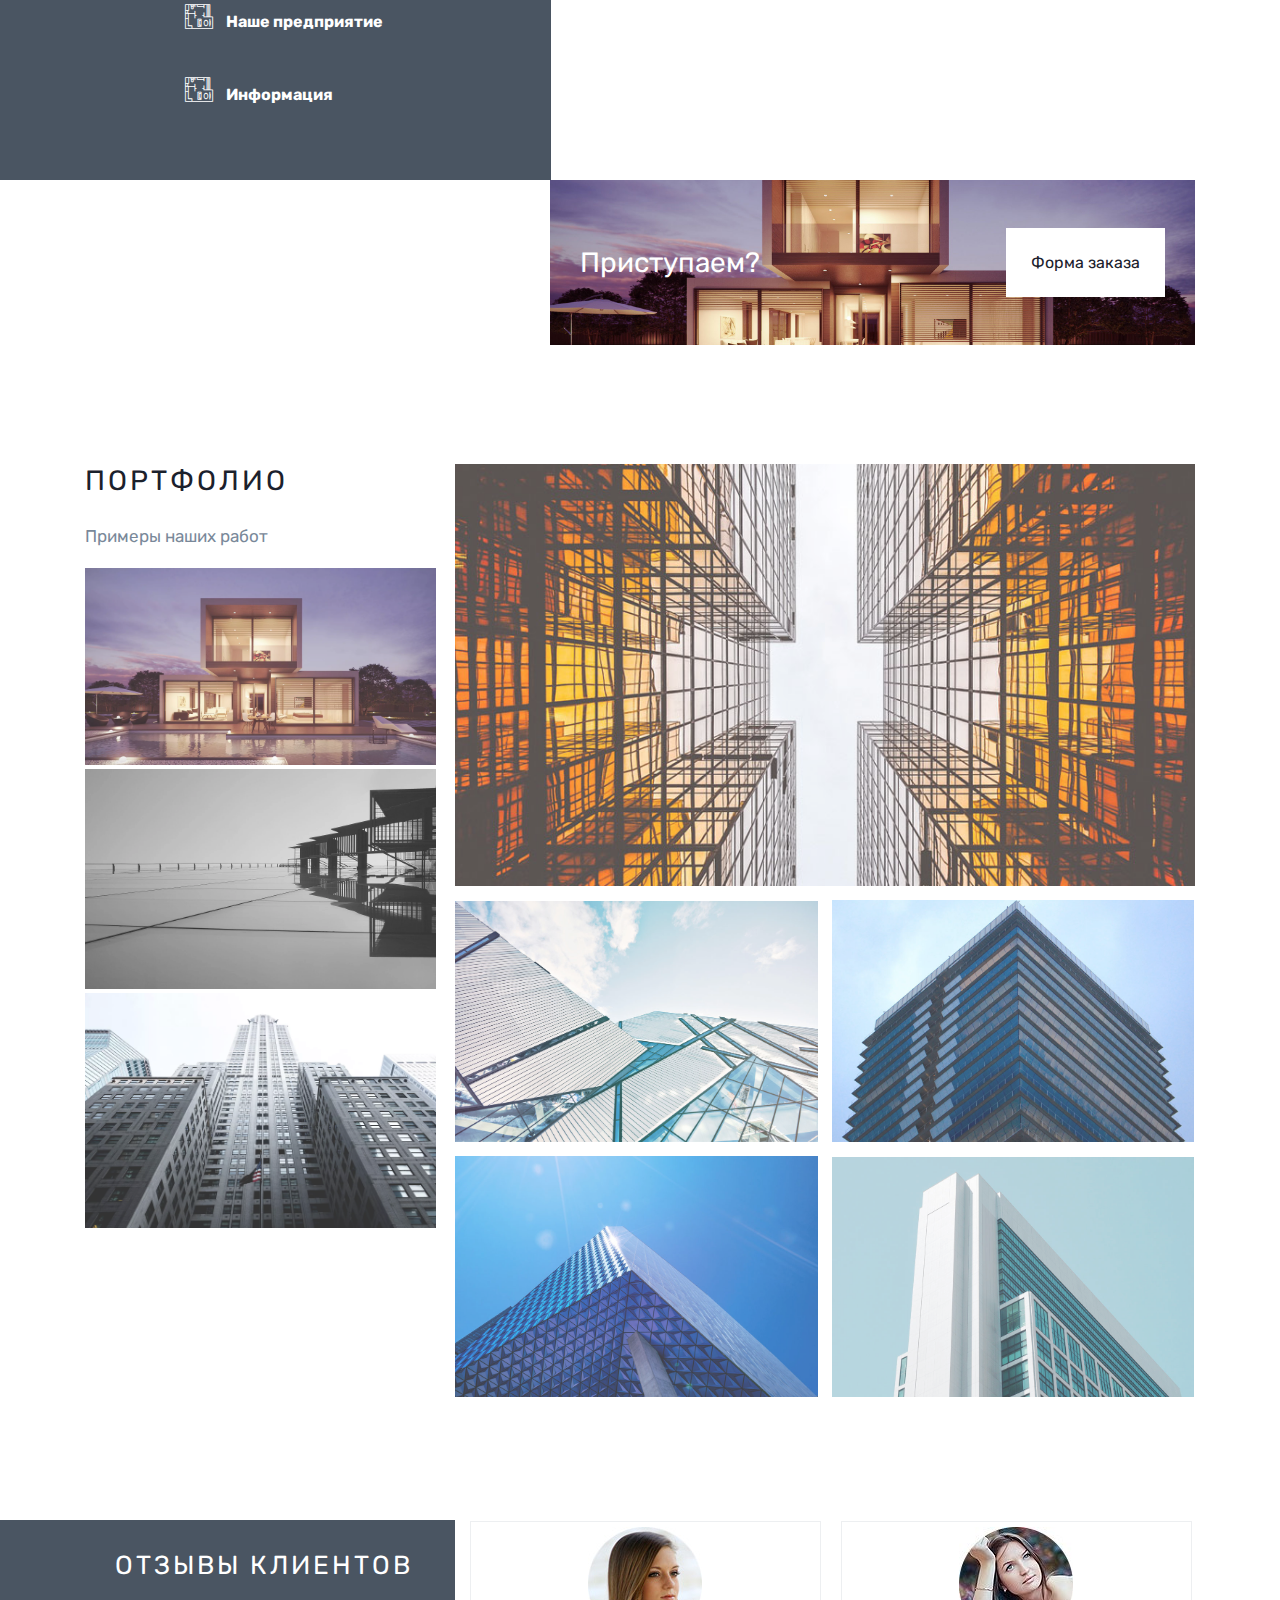
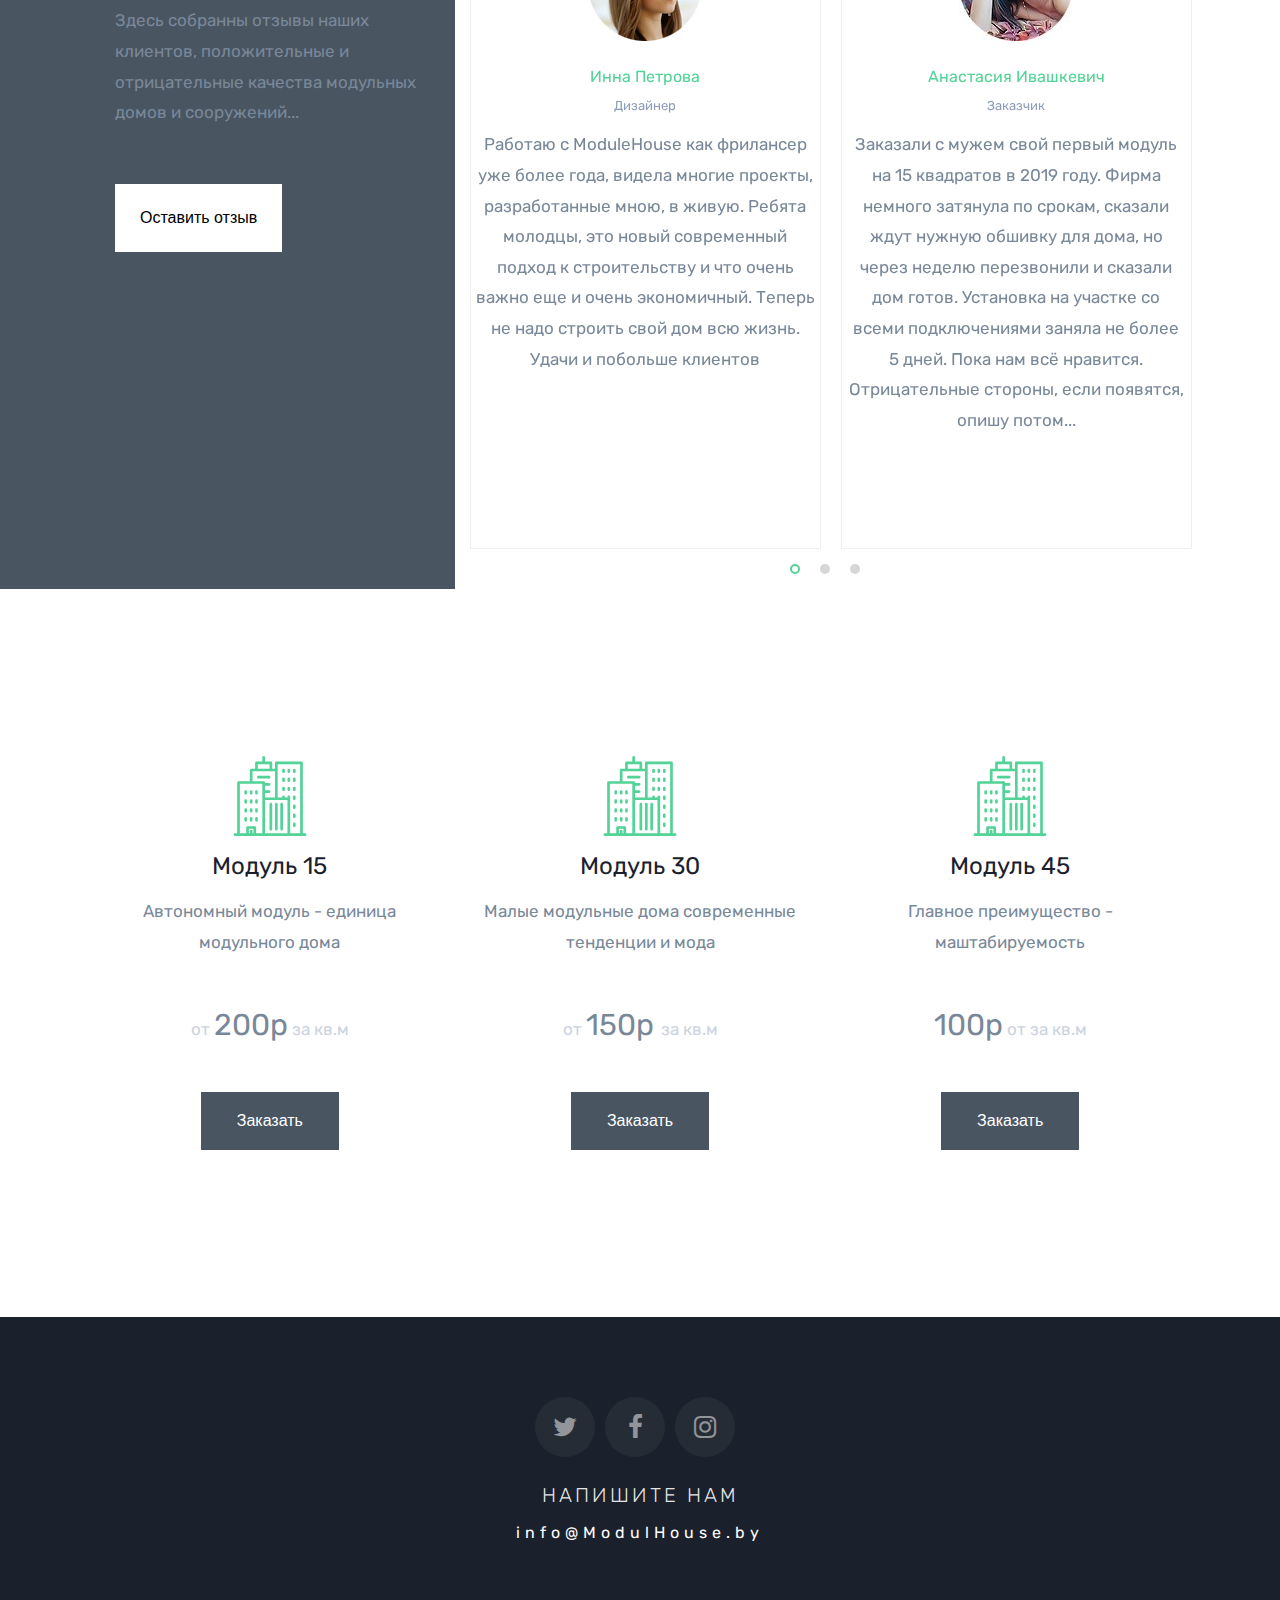
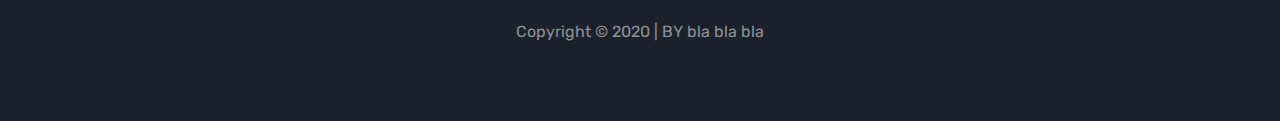
==== commit 0f8ff4c6: "Add files via upload" ====
--- a/index.html
+++ b/index.html
@@ -50,6 +50,7 @@
                     <li><a href="index.html" class="header_link">Главная</a></li>
                     <li><a href="about.html" class="header_link">О нас</a></li>
                     <li><a href="service.html" class="header_link">Модульные дома</a></li>
+                    <li><a href="blog.html" class="header_link">Технология производства</a></li>
                     <li><a href="portfolio.html" class="header_link">Портфолио</a></li>
                     <li><a href="contact.html" class="header_link">Контакты</a></li>
                 </ul>
@@ -195,11 +196,11 @@
             </div>
         </div> 
         <div class="img_portfolio_wrapper">
-            <img src="img/bg/image_9.jpg" alt="">
-            <img src="img/bg/image_8.jpg" alt="">
-            <img src="img/bg/image_5.jpg" alt="">
-            <img src="img/bg/image_6.jpg" alt="">
-            <img src="img/bg/image_7.jpg" alt="">
+            <img src="img/bg/image_9.jpg" alt="9">
+            <img src="img/bg/image_8.jpg" alt="8">
+            <img src="img/bg/image_5.jpg" alt="5">
+            <img src="img/bg/image_6.jpg" alt="6">
+            <img src="img/bg/image_7.jpg" alt="7">
         </div>
         </div>
     </div>
@@ -302,7 +303,7 @@
             <a href="" class="popup_close close-popup">X</a>
             <div class="popup_title">Заказать звонок</div>
             <div class="popup_text">
-                <form action="">
+                <form action="#">
                     <input type="text" placeholder="Ваше Имя..." name="first_name">
                     <input type="text" placeholder="Ваш город..." name="loc">
                     <input type="text" placeholder="Ваш телефон..." name="tel">
--- a/css/style.css
+++ b/css/style.css
@@ -502,7 +502,7 @@
     opacity: 0.8;
 }
 .portfolio_wrapper img:hover{
-    width: 99.5%;
+    width: 94.5%;
     opacity: 1;
     transition: all 0.3s ease 0s;
 }
